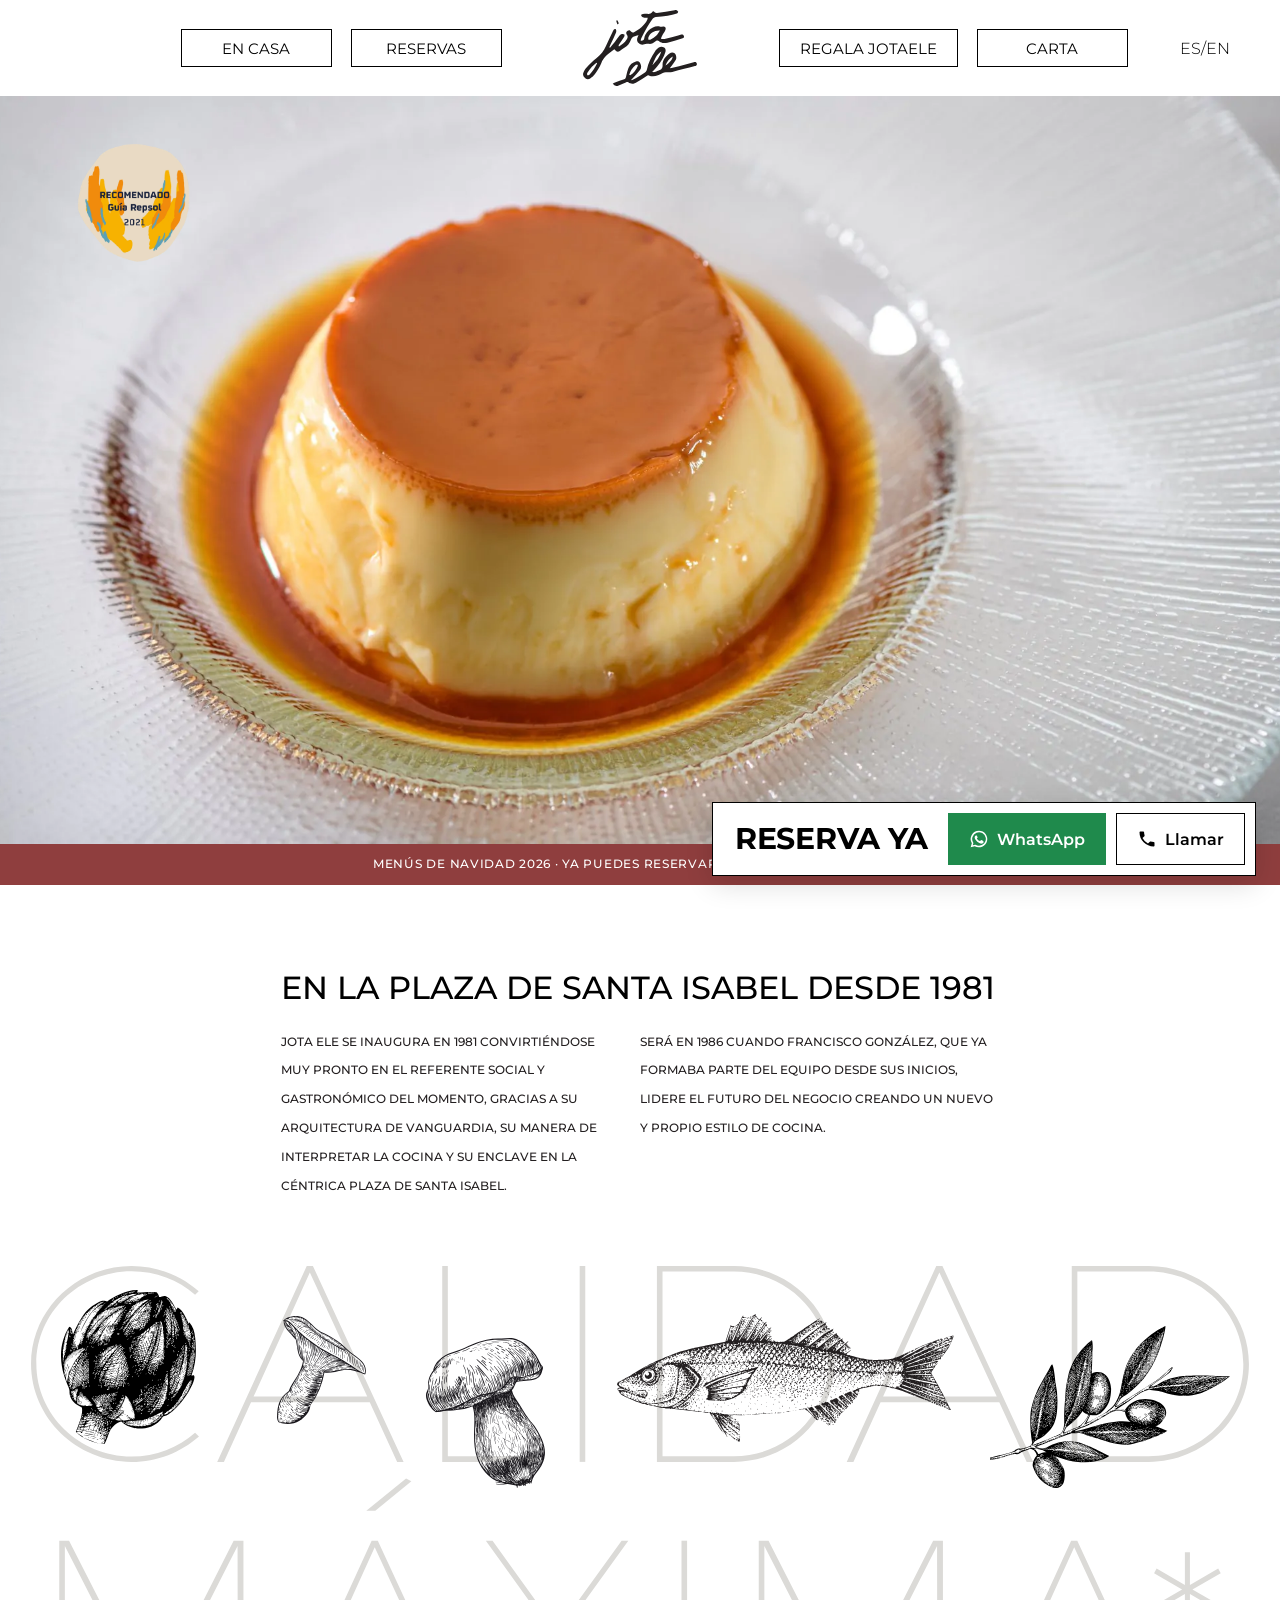
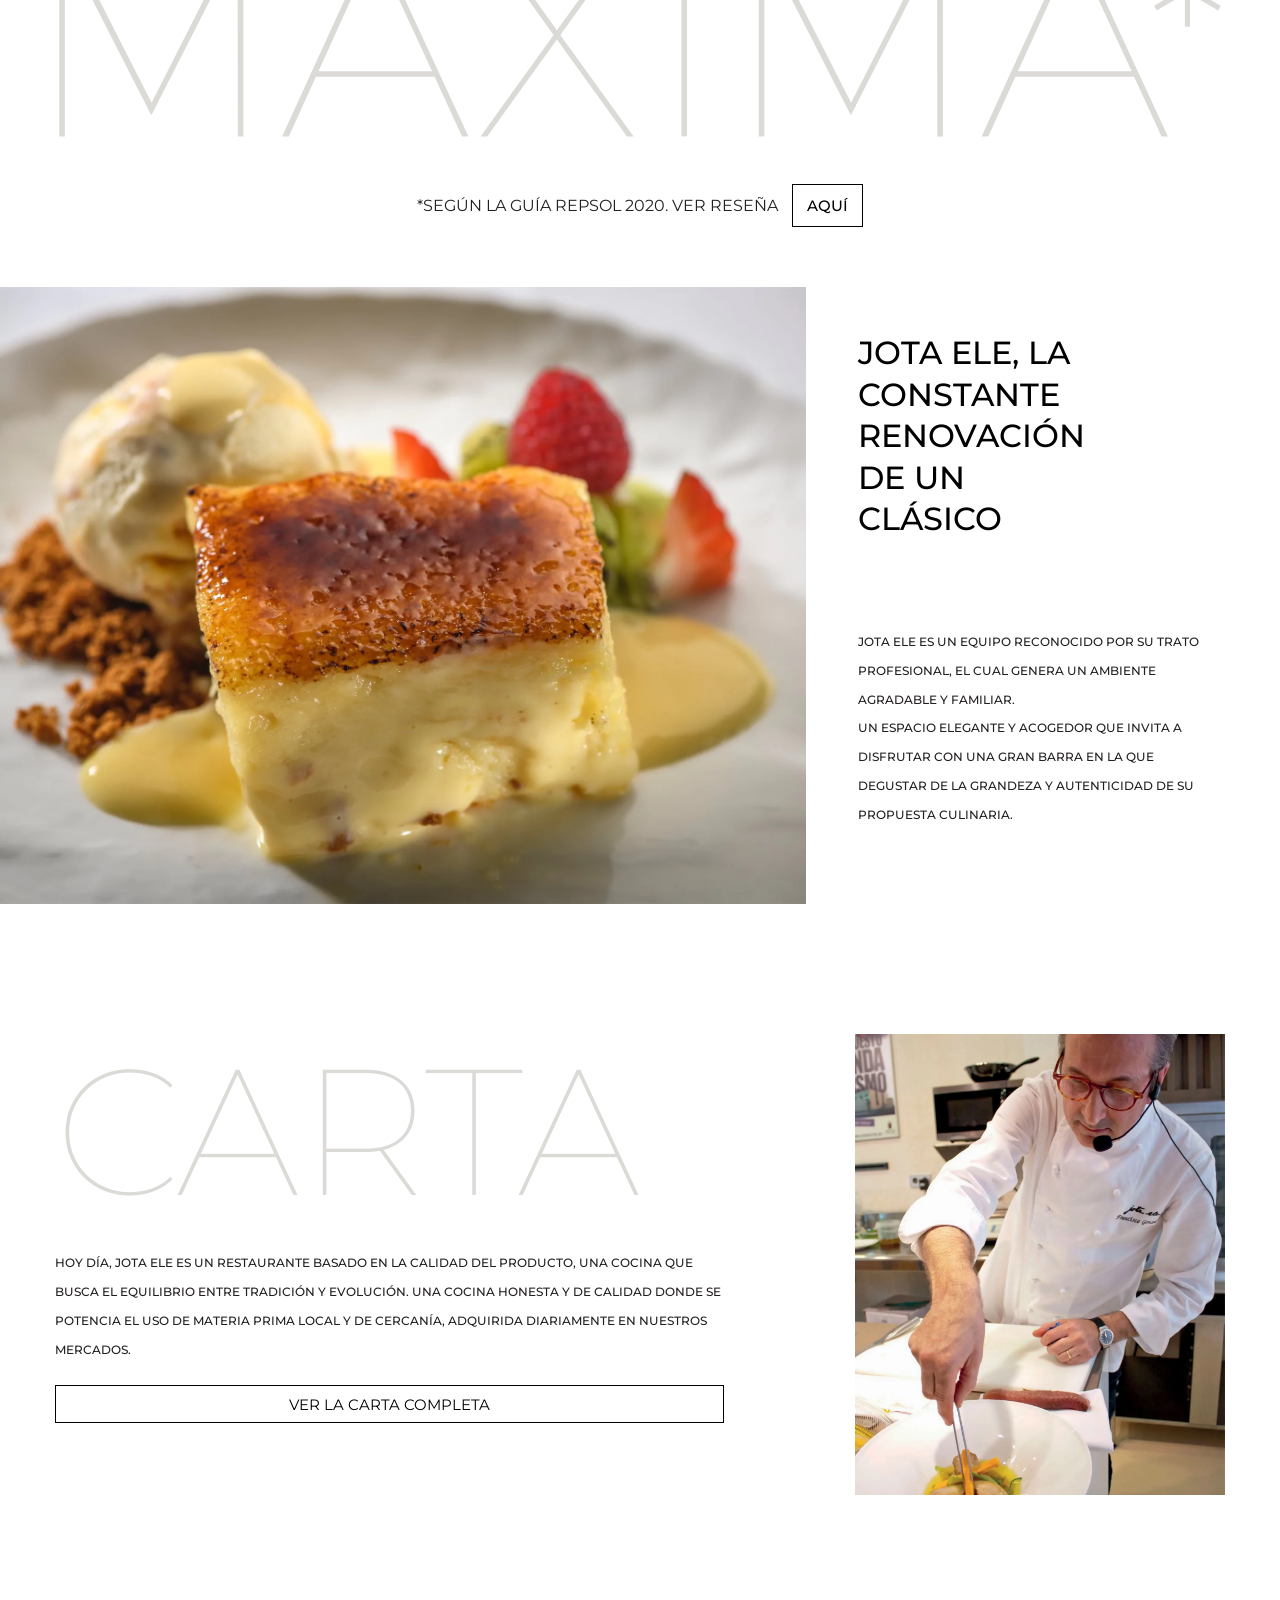
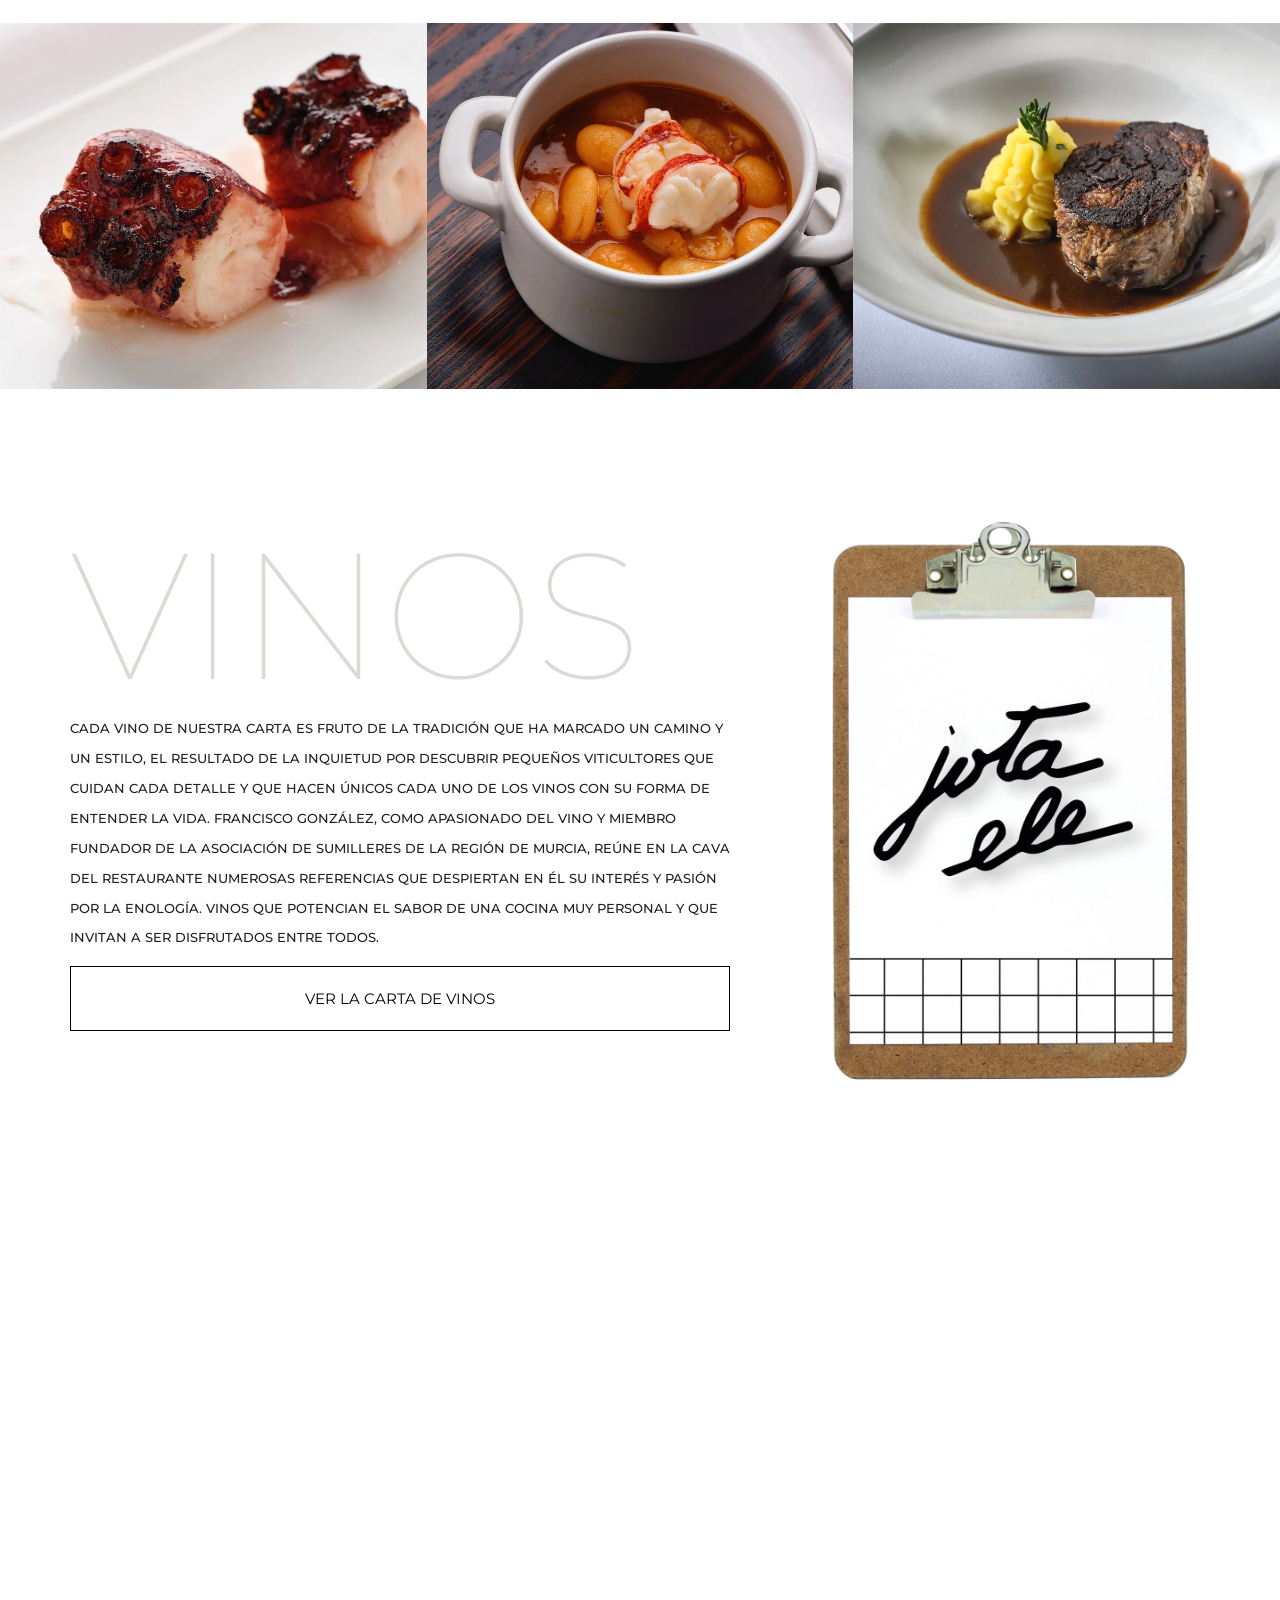
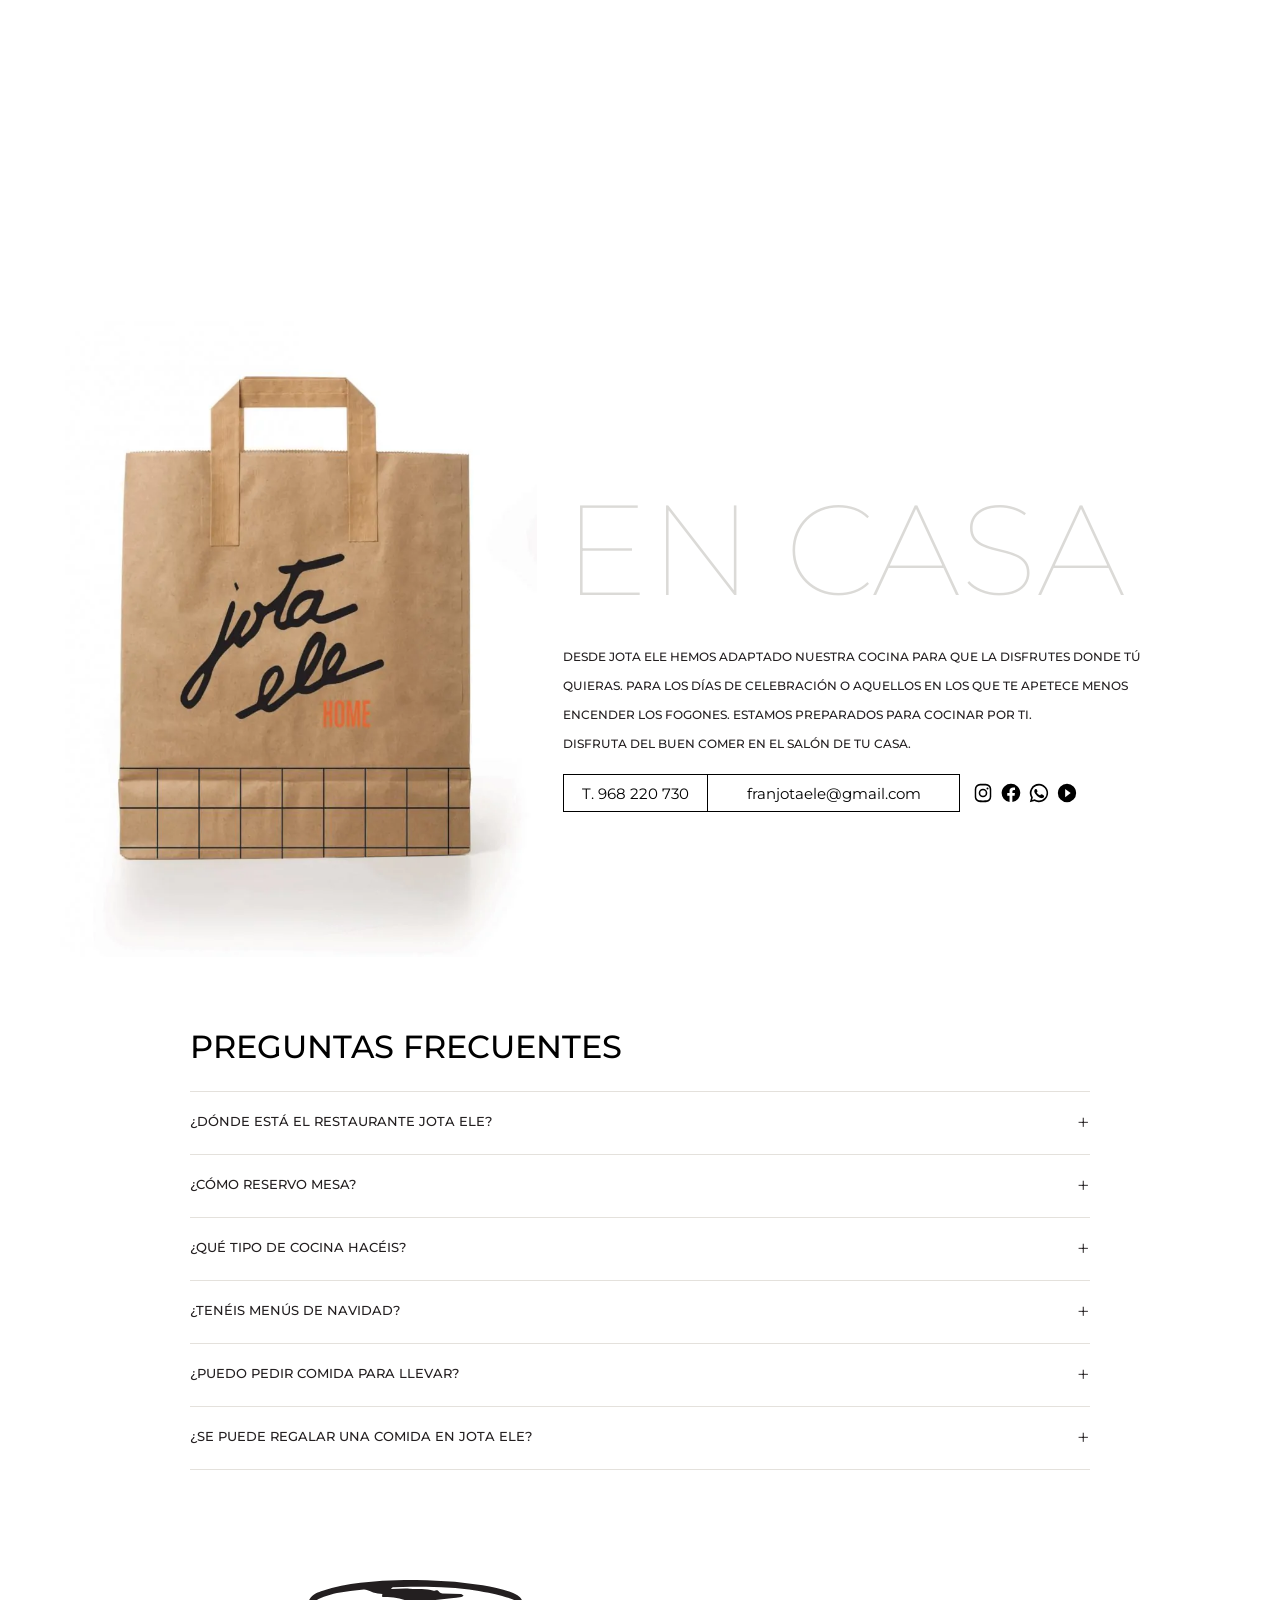
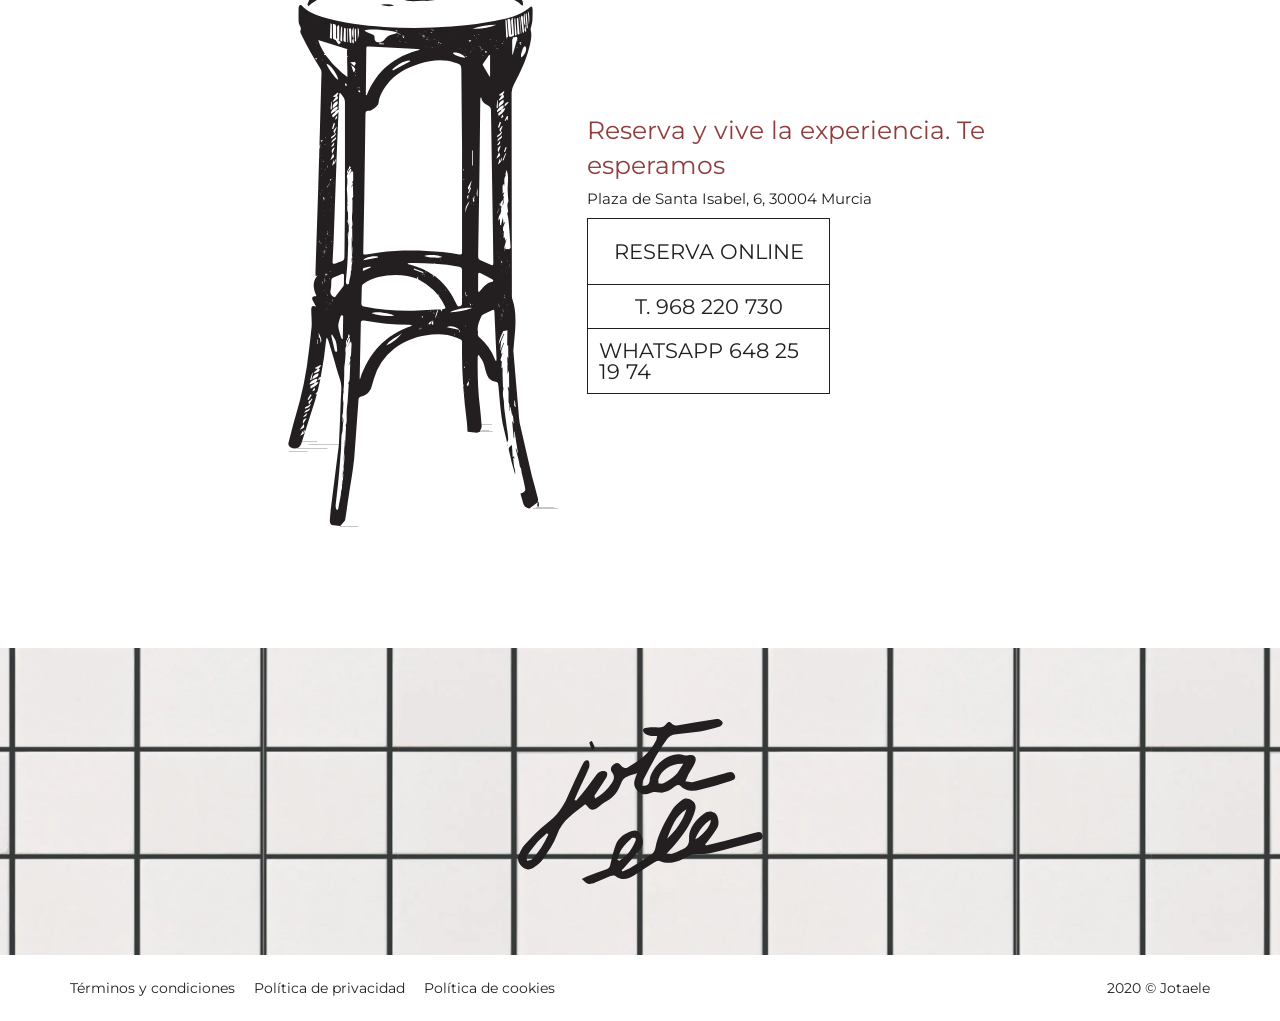
==== index.html @ a91636f6 "Web de Jota Ele en HTML plano + vista previa en GitHub Pages Co-Authored-By: Claude Opus 5.5 <norepl" ====
<!doctype html>
<html lang="es">
  <head>
    <meta charset="utf-8" />
    <meta name="viewport" content="width=device-width, initial-scale=1, viewport-fit=cover" />
    <title>Restaurante Jota Ele · Plaza de Santa Isabel, Murcia · Desde 1981</title>
    <meta
      name="description"
      content="Jota Ele, restaurante en la Plaza de Santa Isabel de Murcia desde 1981. Cocina de producto entre tradición y evolución, gran barra y bodega. Recomendado por la Guía Repsol. Reservas: 968 220 730."
    />
    <link rel="canonical" href="https://jotaelerestaurante.com/" />
    <link rel="alternate" hreflang="es" href="https://jotaelerestaurante.com/" />
    <link rel="alternate" hreflang="en" href="https://jotaelerestaurante.com/en/" />
    <link rel="alternate" hreflang="x-default" href="https://jotaelerestaurante.com/" />
    <link rel="alternate" type="text/plain" title="Resumen para agentes de IA" href="/llms.txt" />
    <link rel="icon" type="image/svg+xml" href="/img/logo_jotaele.svg" />
    <meta name="theme-color" content="#ffffff" />
    <meta property="og:type" content="restaurant" />
    <meta property="og:site_name" content="Restaurante Jota Ele" />
    <meta property="og:title" content="Restaurante Jota Ele · Plaza de Santa Isabel, Murcia · Desde 1981" />
    <meta
      property="og:description"
      content="Jota Ele, restaurante en la Plaza de Santa Isabel de Murcia desde 1981. Cocina de producto entre tradición y evolución, gran barra y bodega. Recomendado por la Guía Repsol. Reservas: 968 220 730."
    />
    <meta property="og:url" content="https://jotaelerestaurante.com/" />
    <meta property="og:image" content="https://jotaelerestaurante.com/img/restaurante_jotaele_plato_17.webp" />
    <meta property="og:locale" content="es_ES" />
    <meta name="twitter:card" content="summary_large_image" />
    <script type="application/ld+json">
      {
        "@context": "https://schema.org",
        "@type": "Restaurant",
        "@id": "https://jotaelerestaurante.com/#restaurant",
        "name": "Restaurante Jota Ele",
        "alternateName": ["Jota Ele", "Jotaele", "JL"],
        "url": "https://jotaelerestaurante.com/",
        "logo": "https://jotaelerestaurante.com/img/logo_jotaele.svg",
        "image": [
          "https://jotaelerestaurante.com/img/restaurante_jotaele_plato_17.webp",
          "https://jotaelerestaurante.com/img/rest-jota-ele-100-murcia-copia.webp"
        ],
        "description": "Restaurante en la Plaza de Santa Isabel de Murcia desde 1981. Cocina de producto local entre tradición y evolución, gran barra y bodega con vinos de pequeños viticultores.",
        "foundingDate": "1981",
        "telephone": "+34 968 220 730",
        "contactPoint": [
          {
            "@type": "ContactPoint",
            "contactType": "reservations",
            "telephone": "+34648251974",
            "url": "https://wa.me/34648251974",
            "availableLanguage": ["es", "en"]
          },
          { "@type": "ContactPoint", "contactType": "customer service", "telephone": "+34 968 220 730" }
        ],
        "email": "franjotaele@gmail.com",
        "address": {
          "@type": "PostalAddress",
          "streetAddress": "Plaza de Santa Isabel, 6",
          "postalCode": "30004",
          "addressLocality": "Murcia",
          "addressRegion": "Región de Murcia",
          "addressCountry": "ES"
        },
        "hasMap": "https://www.google.com/maps/search/?api=1&query=Restaurante+Jota+Ele+Plaza+de+Santa+Isabel+6+Murcia",
        "servesCuisine": ["Mediterránea", "Cocina de mercado", "Española"],
        "acceptsReservations": "https://www.covermanager.com/reservation/module_restaurant/restaurante-jota-ele/spanish",
        "hasMenu": "https://jotaelerestaurante.com/carta/",
        "award": "Recomendado por la Guía Repsol",
        "sameAs": [
          "https://www.instagram.com/restaurantejotaele/",
          "https://es-es.facebook.com/RestauranteJL/",
          "https://www.youtube.com/channel/UCPJjopuohO3n1hTWIkmaJkg",
          "https://www.guiarepsol.com/es/fichas/restaurante/jota-ele-40497/"
        ],
        "makesOffer": {
          "@type": "Offer",
          "name": "Experiencia Jota Ele",
          "description": "Menú para dos personas con los platos más representativos de nuestra cocina",
          "price": "50",
          "priceCurrency": "EUR"
        }
      }
    </script>
    <script type="application/ld+json">
      {
        "@context": "https://schema.org",
        "@type": "FAQPage",
        "mainEntity": [
          {
            "@type": "Question",
            "name": "¿Dónde está el restaurante Jota Ele?",
            "acceptedAnswer": {
              "@type": "Answer",
              "text": "En la Plaza de Santa Isabel, 6, en el centro de Murcia (30004). Llevamos aquí desde 1981."
            }
          },
          {
            "@type": "Question",
            "name": "¿Cómo reservo mesa?",
            "acceptedAnswer": {
              "@type": "Answer",
              "text": "Por WhatsApp al 648 25 19 74, online en jotaelerestaurante.com/reservas o llamando al 968 220 730."
            }
          },
          {
            "@type": "Question",
            "name": "¿Qué tipo de cocina hacéis?",
            "acceptedAnswer": {
              "@type": "Answer",
              "text": "Cocina de producto entre tradición y evolución, con materia prima local comprada a diario en los mercados de Murcia. Acompañada de una bodega con vinos de pequeños viticultores."
            }
          },
          {
            "@type": "Question",
            "name": "¿Tenéis menús de Navidad?",
            "acceptedAnswer": {
              "@type": "Answer",
              "text": "Sí. Escríbenos por WhatsApp y te enviamos los menús de Navidad disponibles. También puedes verlos en jotaelerestaurante.com/navidad o llamar al 968 220 730."
            }
          },
          {
            "@type": "Question",
            "name": "¿Puedo pedir comida para llevar?",
            "acceptedAnswer": {
              "@type": "Answer",
              "text": "Sí, con nuestro servicio «En casa». Pídelo llamando al 968 220 730 o escribiendo a franjotaele@gmail.com."
            }
          },
          {
            "@type": "Question",
            "name": "¿Se puede regalar una comida en Jota Ele?",
            "acceptedAnswer": {
              "@type": "Answer",
              "text": "Sí. La Experiencia Jota Ele es un menú para dos personas por 50 € (IVA incluido), válido 12 meses desde la compra."
            }
          }
        ]
      }
    </script>
    <link rel="stylesheet" href="/css/estilos.css" />
    <style>
      .faq[data-astro-cid-hemr5th4] {
        width: min(900px, 100% - 40px);
        margin: 0 auto 110px;
      }
      .faq[data-astro-cid-hemr5th4] h2[data-astro-cid-hemr5th4] {
        font: 300 32px/1.2 var(--font);
        color: var(--black);
        margin-bottom: 24px;
      }
      .faq-a[data-astro-cid-hemr5th4] h2[data-astro-cid-hemr5th4] {
        text-transform: uppercase;
        font-weight: 500;
      }
      .faq-list[data-astro-cid-hemr5th4] {
        border-top: 1px solid #e4e1dc;
      }
      details[data-astro-cid-hemr5th4] {
        border-bottom: 1px solid #e4e1dc;
      }
      summary[data-astro-cid-hemr5th4] {
        cursor: pointer;
        font: 500 16px/1.4 var(--font);
        color: var(--ink);
        justify-content: space-between;
        gap: 16px;
        padding: 20px 0;
        list-style: none;
        display: flex;
      }
      summary[data-astro-cid-hemr5th4]::-webkit-details-marker {
        display: none;
      }
      summary[data-astro-cid-hemr5th4]:after {
        content: "+";
        font-size: 22px;
        font-weight: 300;
        line-height: 1;
      }
      details[data-astro-cid-hemr5th4][open] summary[data-astro-cid-hemr5th4]:after {
        content: "–";
      }
      .faq-a[data-astro-cid-hemr5th4] summary[data-astro-cid-hemr5th4] {
        text-transform: uppercase;
        font-size: 13px;
      }
      details[data-astro-cid-hemr5th4] p[data-astro-cid-hemr5th4] {
        font: 400 15px/1.7 var(--font);
        color: #3c3836;
        max-width: 70ch;
        padding: 0 0 22px;
      }
    </style>
  </head>
  <body class="theme-a">
    <header class="site-header">
      <div class="hdr">
        <nav class="hdr-side hdr-left">
          <a class="btn" href="/#take_away">En casa</a>
          <a class="btn" href="/reservas/">Reservas</a>
        </nav>
        <a class="hdr-logo" href="/#slider_inicial" aria-label="Jota Ele">
          <img src="/img/logo_jotaele.svg" alt="Jota Ele" width="237" height="76" />
        </a>
        <nav class="hdr-side hdr-right">
          <button class="btn" type="button" data-open="regala">Regala Jotaele</button>
          <a class="btn" href="/carta/">Carta</a>
        </nav>
        <a class="hdr-lang" href="/en/">ES/EN</a>
        <button class="hdr-burger" type="button" aria-label="Menú" aria-expanded="false">
          <span></span>
          <span></span>
          <span></span>
        </button>
      </div>
      <nav class="hdr-mobile" hidden>
        <a href="/#take_away">En casa</a>
        <a href="/reservas/">Reservas</a>
        <button type="button" data-open="regala">Regala Jotaele</button>
        <a href="/carta/">Carta</a>
        <a href="/navidad/">Navidad</a>
        <a href="/#contacto">Contacto</a>
        <a href="/en/">ES/EN</a>
      </nav>
    </header>
    <script type="module">
      var e = document.querySelector(`.hdr-burger`),
        t = document.querySelector(`.hdr-mobile`);
      e?.addEventListener(`click`, () => {
        let n = e.getAttribute(`aria-expanded`) === `true`;
        e.setAttribute(`aria-expanded`, String(!n)), t && (t.hidden = n);
      }),
        t?.querySelectorAll(`a,button`).forEach((n) =>
          n.addEventListener(`click`, () => {
            (t.hidden = !0), e?.setAttribute(`aria-expanded`, `false`);
          }),
        );
    </script>
    <main>
      <!-- Slider de platos -->
      <section id="slider_inicial" class="hero">
        <h1 class="sr-only">Restaurante Jota Ele · Plaza de Santa Isabel, 6, Murcia</h1>
        <div class="carousel hero-carousel" data-carousel>
          <div class="carousel-track">
            <img
              src="/img/restaurante_jotaele_plato_17.webp"
              alt="Plato de Jota Ele 1"
              loading="eager"
              decoding="async"
            />
            <img
              src="/img/restaurante_jotaele_plato_1-1.webp"
              alt="Plato de Jota Ele 2"
              loading="lazy"
              decoding="async"
            />
            <img
              src="/img/restaurante_jotaele_plato_2.webp"
              alt="Plato de Jota Ele 3"
              loading="lazy"
              decoding="async"
            />
            <img
              src="/img/restaurante_jotaele_plato_3.webp"
              alt="Plato de Jota Ele 4"
              loading="lazy"
              decoding="async"
            />
            <img
              src="/img/restaurante_jotaele_plato_4.webp"
              alt="Plato de Jota Ele 5"
              loading="lazy"
              decoding="async"
            />
            <img
              src="/img/restaurante_jotaele_plato_5.webp"
              alt="Plato de Jota Ele 6"
              loading="lazy"
              decoding="async"
            />
            <img
              src="/img/restaurante_jotaele_plato_6.webp"
              alt="Plato de Jota Ele 7"
              loading="lazy"
              decoding="async"
            />
            <img
              src="/img/restaurante_jotaele_plato_7.webp"
              alt="Plato de Jota Ele 8"
              loading="lazy"
              decoding="async"
            />
            <img
              src="/img/restaurante_jotaele_plato_8.webp"
              alt="Plato de Jota Ele 9"
              loading="lazy"
              decoding="async"
            />
            <img
              src="/img/restaurante_jotaele_plato_9.webp"
              alt="Plato de Jota Ele 10"
              loading="lazy"
              decoding="async"
            />
            <img
              src="/img/restaurante_jotaele_plato_15.webp"
              alt="Plato de Jota Ele 11"
              loading="lazy"
              decoding="async"
            />
            <img
              src="/img/restaurante_jotaele_plato_10.webp"
              alt="Plato de Jota Ele 12"
              loading="lazy"
              decoding="async"
            />
            <img
              src="/img/restaurante_jotaele_plato_11.webp"
              alt="Plato de Jota Ele 13"
              loading="lazy"
              decoding="async"
            />
            <img
              src="/img/restaurante_jotaele_plato_12.webp"
              alt="Plato de Jota Ele 14"
              loading="lazy"
              decoding="async"
            />
            <img
              src="/img/restaurante_jotaele_plato_13.webp"
              alt="Plato de Jota Ele 15"
              loading="lazy"
              decoding="async"
            />
            <img
              src="/img/restaurante_jotaele_plato_14.webp"
              alt="Plato de Jota Ele 16"
              loading="lazy"
              decoding="async"
            />
            <img
              src="/img/restaurante_jotaele_plato_16.webp"
              alt="Plato de Jota Ele 17"
              loading="lazy"
              decoding="async"
            />
          </div>
          <button class="carousel-arrow prev" type="button" aria-label="Anterior">
            <svg viewBox="0 0 24 24" aria-hidden="true"><path d="M15 4 7 12l8 8"></path></svg>
          </button>
          <button class="carousel-arrow next" type="button" aria-label="Siguiente">
            <svg viewBox="0 0 24 24" aria-hidden="true"><path d="m9 4 8 8-8 8"></path></svg>
          </button>
        </div>
        <script type="module">
          document.querySelectorAll(`[data-carousel]`).forEach((e) => {
            let t = e.querySelector(`.carousel-track`),
              n = t.children.length,
              r = 0,
              i,
              a = (e) => {
                (r = (e + n) % n), (t.style.transform = `translateX(${-r * 100}%)`);
              },
              o = () => {
                clearInterval(i), (i = window.setInterval(() => a(r + 1), 5e3));
              };
            e.querySelector(`.prev`).addEventListener(`click`, () => {
              a(r - 1), o();
            }),
              e.querySelector(`.next`).addEventListener(`click`, () => {
                a(r + 1), o();
              }),
              o();
          });
        </script>
        <a
          class="hero-badge"
          href="https://www.guiarepsol.com/es/fichas/restaurante/jota-ele-40497/"
          target="_blank"
          rel="noopener"
        >
          <img src="/img/recomendado2021.webp" alt="Recomendado por la Guía Repsol" width="185" height="166" />
        </a>
      </section>
      <a class="season-band" href="/navidad/">
        Menús de Navidad 2026
        <span class="sb-extra">· Ya puedes reservar tu mesa para Navidad</span>
        <span aria-hidden="true">→</span>
      </a>
      <!-- Desde 1981 -->
      <section class="intro">
        <h2 class="h-section">En la Plaza de Santa Isabel desde 1981</h2>
        <div class="intro-cols">
          <p class="txt">
            Jota Ele se inaugura en 1981 convirtiéndose muy pronto en el referente social y gastronómico del momento,
            gracias a su arquitectura de vanguardia, su manera de interpretar la cocina y su enclave en la céntrica
            Plaza de Santa Isabel.
          </p>
          <p class="txt">
            Será en 1986 cuando Francisco González, que ya formaba parte del equipo desde sus inicios, lidere el futuro
            del negocio creando un nuevo y propio estilo de cocina.
          </p>
        </div>
      </section>
      <!-- Calidad máxima -->
      <section class="calidad">
        <div class="calidad-art">
          <img src="/img/calidad.svg" alt="Calidad" loading="lazy" />
          <img src="/img/maxima-1.svg" alt="Máxima" loading="lazy" />
          <img class="ico ico-alcachofa" src="/img/alcachofa.svg" alt="" loading="lazy" />
          <img class="ico ico-seta" src="/img/seta.svg" alt="" loading="lazy" />
          <img class="ico ico-champinon" src="/img/champinon.svg" alt="" loading="lazy" />
          <img class="ico ico-pescado" src="/img/pescado.svg" alt="" loading="lazy" />
          <img class="ico ico-aceitunas" src="/img/aceitunas.svg" alt="" loading="lazy" />
        </div>
        <p class="calidad-note">
          <span>*Según la Guía Repsol 2020. Ver reseña</span>
          <a
            class="btn btn-sm"
            href="https://www.guiarepsol.com/es/fichas/restaurante/jota-ele-40497/"
            target="_blank"
            rel="noopener"
          >
            Aquí
          </a>
        </p>
      </section>
      <!-- Interior + clásico -->
      <section class="clasico">
        <div class="carousel clasico-carousel" data-carousel>
          <div class="carousel-track">
            <img
              src="/img/jota-ele-126-murcia-med-j-zamora-copia.webp"
              alt="Interior de Jota Ele 1"
              loading="lazy"
              decoding="async"
            />
            <img
              src="/img/jota-ele-069-murcia-med-j-zamora-copia.webp"
              alt="Interior de Jota Ele 2"
              loading="lazy"
              decoding="async"
            />
            <img
              src="/img/jota-ele-089-murcia-med-j-zamora-copia.webp"
              alt="Interior de Jota Ele 3"
              loading="lazy"
              decoding="async"
            />
            <img
              src="/img/rest-jota-ele-078-murcia-copia.webp"
              alt="Interior de Jota Ele 4"
              loading="lazy"
              decoding="async"
            />
            <img
              src="/img/jota-ele-055-murcia-med-j-zamora-copia.webp"
              alt="Interior de Jota Ele 5"
              loading="lazy"
              decoding="async"
            />
            <img
              src="/img/jota-ele-037-murcia-med-j-zamora-copia.webp"
              alt="Interior de Jota Ele 6"
              loading="lazy"
              decoding="async"
            />
            <img
              src="/img/rest-jota-ele-052-murcia-copia.webp"
              alt="Interior de Jota Ele 7"
              loading="lazy"
              decoding="async"
            />
            <img
              src="/img/rest-jota-ele-059-murcia-copia.webp"
              alt="Interior de Jota Ele 8"
              loading="lazy"
              decoding="async"
            />
            <img
              src="/img/jota-ele-140-murcia-med-j-zamora-copia.webp"
              alt="Interior de Jota Ele 9"
              loading="lazy"
              decoding="async"
            />
            <img
              src="/img/jota-ele-024-murcia-med-j-zamora-copia.webp"
              alt="Interior de Jota Ele 10"
              loading="lazy"
              decoding="async"
            />
          </div>
          <button class="carousel-arrow prev" type="button" aria-label="Anterior">
            <svg viewBox="0 0 24 24" aria-hidden="true"><path d="M15 4 7 12l8 8"></path></svg>
          </button>
          <button class="carousel-arrow next" type="button" aria-label="Siguiente">
            <svg viewBox="0 0 24 24" aria-hidden="true"><path d="m9 4 8 8-8 8"></path></svg>
          </button>
        </div>
        <div class="clasico-text">
          <h2 class="h-section">Jota Ele, la constante renovación de un clásico</h2>
          <p class="txt">
            Jota Ele es un equipo reconocido por su trato profesional, el cual genera un ambiente agradable y familiar.
          </p>
          <p class="txt">
            Un espacio elegante y acogedor que invita a disfrutar con una gran barra en la que degustar de la grandeza y
            autenticidad de su propuesta culinaria.
          </p>
        </div>
      </section>
      <!-- Carta -->
      <section class="carta wrap">
        <div class="carta-text">
          <h2 class="h-giant">Carta</h2>
          <p class="txt">
            Hoy día, Jota Ele es un restaurante basado en la calidad del producto, una cocina que busca el equilibrio
            entre tradición y evolución. Una cocina honesta y de calidad donde se potencia el uso de materia prima local
            y de cercanía, adquirida diariamente en nuestros mercados.
          </p>
          <a class="btn btn-block" href="/carta/#sugerencias">Ver la carta completa</a>
        </div>
        <div class="carta-chef" role="img" aria-label="Chef de Jota Ele"></div>
      </section>
      <section class="tiles">
        <div style="background-image: url(/img/rest-jota-ele-019-murcia-copia.webp)"></div>
        <div style="background-image: url(/img/rest-jota-ele-052-murcia-copia.webp)"></div>
        <div style="background-image: url(/img/jota-ele-012-murcia-med-j-zamora-copia.webp)"></div>
      </section>
      <!-- Vinos -->
      <section class="vinos wrap">
        <div class="vinos-text">
          <h2 class="h-giant">Vinos</h2>
          <p class="txt txt-13">
            Cada vino de nuestra carta es fruto de la tradición que ha marcado un camino y un estilo, el resultado de la
            inquietud por descubrir pequeños viticultores que cuidan cada detalle y que hacen únicos cada uno de los
            vinos con su forma de entender la vida. Francisco González, como apasionado del vino y miembro fundador de
            la Asociación de Sumilleres de la Región de Murcia, reúne en la cava del restaurante numerosas referencias
            que despiertan en él su interés y pasión por la enología. Vinos que potencian el sabor de una cocina muy
            personal y que invitan a ser disfrutados entre todos.
          </p>
          <a class="btn btn-block" href="/carta/#vinos">Ver la carta de vinos</a>
        </div>
        <div class="vinos-carta" role="img" aria-label="Carta de Jota Ele"></div>
      </section>
      <!-- Slideshow del salón -->
      <section class="salon" aria-label="Salón de Jota Ele">
        <div class="salon-slide" style="background-image: url(/img/rest-jota-ele-100-murcia-copia.webp)"></div>
        <div class="salon-slide" style="background-image: url(/img/fondo_restaurante.webp)"></div>
      </section>
      <!-- En casa -->
      <section id="take_away" class="casa wrap">
        <img
          class="casa-bolsa"
          src="/img/jotaele_bolsa-776x1024.webp"
          alt="Bolsa de Jota Ele para llevar"
          width="776"
          height="1024"
          loading="lazy"
        />
        <div class="casa-text">
          <h2 class="h-giant h-giant-sm">En casa</h2>
          <p class="txt">
            Desde Jota Ele hemos adaptado nuestra cocina para que la disfrutes donde tú quieras. Para los días de
            celebración o aquellos en los que te apetece menos encender los fogones. Estamos preparados para cocinar por
            ti.
            <br />
            Disfruta del buen comer en el salón de tu casa.
          </p>
          <div class="casa-actions">
            <a class="btn" href="tel:+34968220730">T. 968 220 730</a>
            <a class="btn btn-lower" href="mailto:franjotaele@gmail.com">franjotaele@gmail.com</a>
            <div class="social">
              <a
                href="https://www.instagram.com/restaurantejotaele/"
                target="_blank"
                rel="noopener"
                aria-label="Instagram"
              >
                <svg viewBox="0 0 24 24">
                  <path
                    d="M12 7.3a4.7 4.7 0 1 0 0 9.4 4.7 4.7 0 0 0 0-9.4Zm0 7.7a3 3 0 1 1 0-6 3 3 0 0 1 0 6Zm6-7.9a1.1 1.1 0 1 1-2.2 0 1.1 1.1 0 0 1 2.2 0ZM21 8c0-1.6-.5-3-1.6-4.2A6 6 0 0 0 15.1 2H8.9A6 6 0 0 0 4.6 3.8 6 6 0 0 0 3 8v8c0 1.6.5 3 1.6 4.2A6 6 0 0 0 8.9 22h6.2c1.6 0 3.1-.5 4.3-1.8A6 6 0 0 0 21 16V8Zm-2 9.8a3.3 3.3 0 0 1-1.9 1.9c-1.3.5-4.4.4-5.1.4s-3.8.1-5.1-.4a3.3 3.3 0 0 1-1.9-1.9c-.5-1.3-.4-4.4-.4-5.8s-.1-4.5.4-5.8a3.3 3.3 0 0 1 1.9-1.9C8.2 3.8 11.3 3.9 12 3.9s3.8-.1 5.1.4a3.3 3.3 0 0 1 1.9 1.9c.5 1.3.4 4.4.4 5.8s.1 4.5-.4 5.8Z"
                  ></path>
                </svg>
              </a>
              <a href="https://es-es.facebook.com/RestauranteJL/" target="_blank" rel="noopener" aria-label="Facebook">
                <svg viewBox="0 0 24 24">
                  <path
                    d="M12 2a10 10 0 0 0-1.6 19.9v-7H7.9V12h2.5V9.8c0-2.5 1.5-3.9 3.8-3.9 1.1 0 2.2.2 2.2.2v2.5h-1.3c-1.2 0-1.6.8-1.6 1.6V12h2.8l-.4 2.9h-2.4v7A10 10 0 0 0 12 2Z"
                  ></path>
                </svg>
              </a>
              <a
                href="https://wa.me/34648251974?text=Hola%2C%20quer%C3%ADa%20pedir%20comida%20para%20llevar%20de%20Jota%20Ele."
                target="_blank"
                rel="noopener"
                aria-label="WhatsApp"
              >
                <svg viewBox="0 0 24 24">
                  <path
                    d="M12 2a10 10 0 0 0-8.6 15.1L2 22l5-1.3A10 10 0 1 0 12 2Zm0 18.2a8.2 8.2 0 0 1-4.2-1.2l-.3-.2-3 .8.8-2.9-.2-.3A8.2 8.2 0 1 1 12 20.2Zm4.5-6.1c-.2-.1-1.5-.7-1.7-.8-.2-.1-.4-.1-.6.1l-.8 1c-.1.2-.3.2-.5.1a6.7 6.7 0 0 1-3.3-2.9c-.2-.4.2-.4.7-1.3.1-.2 0-.3 0-.4l-.8-1.8c-.2-.5-.4-.4-.6-.4h-.5a1 1 0 0 0-.7.3 3 3 0 0 0-.9 2.2 5.1 5.1 0 0 0 1.1 2.7 11.7 11.7 0 0 0 4.5 4c1.7.7 2.3.8 3.2.6a2.7 2.7 0 0 0 1.8-1.2 2.2 2.2 0 0 0 .1-1.2c0-.1-.2-.2-.4-.3Z"
                  ></path>
                </svg>
              </a>
              <a
                href="https://www.youtube.com/channel/UCPJjopuohO3n1hTWIkmaJkg"
                target="_blank"
                rel="noopener"
                aria-label="YouTube"
              >
                <svg viewBox="0 0 24 24">
                  <path d="M12 2a10 10 0 1 0 0 20 10 10 0 0 0 0-20Zm-2 14.5v-9l6 4.5-6 4.5Z"></path>
                </svg>
              </a>
            </div>
          </div>
        </div>
      </section>
      <section class="faq faq-a" id="preguntas" aria-labelledby="faq-title" data-astro-cid-hemr5th4>
        <h2 id="faq-title" data-astro-cid-hemr5th4>Preguntas frecuentes</h2>
        <div class="faq-list" data-astro-cid-hemr5th4>
          <details data-astro-cid-hemr5th4>
            <summary data-astro-cid-hemr5th4>¿Dónde está el restaurante Jota Ele?</summary>
            <p data-astro-cid-hemr5th4>
              En la Plaza de Santa Isabel, 6, en el centro de Murcia (30004). Llevamos aquí desde 1981.
            </p>
          </details>
          <details data-astro-cid-hemr5th4>
            <summary data-astro-cid-hemr5th4>¿Cómo reservo mesa?</summary>
            <p data-astro-cid-hemr5th4>
              Por WhatsApp al 648 25 19 74, online en jotaelerestaurante.com/reservas o llamando al 968 220 730.
            </p>
          </details>
          <details data-astro-cid-hemr5th4>
            <summary data-astro-cid-hemr5th4>¿Qué tipo de cocina hacéis?</summary>
            <p data-astro-cid-hemr5th4>
              Cocina de producto entre tradición y evolución, con materia prima local comprada a diario en los mercados
              de Murcia. Acompañada de una bodega con vinos de pequeños viticultores.
            </p>
          </details>
          <details data-astro-cid-hemr5th4>
            <summary data-astro-cid-hemr5th4>¿Tenéis menús de Navidad?</summary>
            <p data-astro-cid-hemr5th4>
              Sí. Escríbenos por WhatsApp y te enviamos los menús de Navidad disponibles. También puedes verlos en
              jotaelerestaurante.com/navidad o llamar al 968 220 730.
            </p>
          </details>
          <details data-astro-cid-hemr5th4>
            <summary data-astro-cid-hemr5th4>¿Puedo pedir comida para llevar?</summary>
            <p data-astro-cid-hemr5th4>
              Sí, con nuestro servicio «En casa». Pídelo llamando al 968 220 730 o escribiendo a franjotaele@gmail.com.
            </p>
          </details>
          <details data-astro-cid-hemr5th4>
            <summary data-astro-cid-hemr5th4>¿Se puede regalar una comida en Jota Ele?</summary>
            <p data-astro-cid-hemr5th4>
              Sí. La Experiencia Jota Ele es un menú para dos personas por 50 € (IVA incluido), válido 12 meses desde la
              compra.
            </p>
          </details>
        </div>
      </section>
      <!-- Contacto -->
      <section id="contacto" class="contacto wrap">
        <img class="contacto-taburete" src="/img/taburete.svg" alt="" width="307" height="454" loading="lazy" />
        <div class="contacto-text">
          <h2 class="h-contact">Reserva y vive la experiencia. Te esperamos</h2>
          <address class="contacto-addr">
            <a
              href="https://www.google.com/maps/search/?api=1&amp;query=Restaurante+Jota+Ele+Plaza+de+Santa+Isabel+6+Murcia"
              target="_blank"
              rel="noopener"
            >
              Plaza de Santa Isabel, 6, 30004 Murcia
            </a>
          </address>
          <a class="btn btn-lg" href="/reservas/">Reserva online</a>
          <a class="btn btn-lg" href="tel:+34968220730">T. 968 220 730</a>
          <a
            class="btn btn-lg"
            href="https://wa.me/34648251974?text=Hola%2C%20quiero%20reservar%20una%20mesa%20en%20Jota%20Ele.%0AD%C3%ADa%3A%20%0AHora%3A%20%0APersonas%3A%20%0ANombre%3A%20"
            target="_blank"
            rel="noopener"
          >
            WhatsApp 648 25 19 74
          </a>
        </div>
      </section>
    </main>
    <footer class="site-footer">
      <div class="ft-tiles">
        <img src="/img/logo_jotaele.svg" alt="Jota Ele" width="245" height="164" loading="lazy" />
      </div>
      <div class="ft-bar wrap">
        <nav>
          <a href="/terminos-y-condiciones/">Términos y condiciones</a>
          <a href="/politica-de-privacidad/">Política de privacidad</a>
          <a href="/politica-de-cookies/">Política de cookies</a>
        </nav>
        <p>2020 © Jotaele</p>
      </div>
    </footer>
    <dialog class="popup" id="popup-regala" aria-labelledby="regala-title">
      <button class="popup-close" type="button" aria-label="Cerrar">×</button>
      <div class="popup-body regala">
        <img class="regala-banner" src="/img/regala_jl-1024x437.webp" alt="" width="1024" height="437" loading="lazy" />
        <h2 class="popup-title" id="regala-title">Regala Jota Ele</h2>
        <p class="regala-intro">
          Pensado para disfrutar de una experiencia única basada en un menú con los platos más representativos de
          nuestra cocina.
        </p>
        <h3 class="regala-product">Experiencia Jota Ele (dos personas)</h3>
        <div class="regala-cols">
          <div>
            <h4>Descripción</h4>
            <ul class="regala-desc">
              <li>
                Dos aperitivos individuales
                <ul>
                  <li>Muslito de codorniz en salsa de soja</li>
                  <li>Buñuelo de bacalao</li>
                </ul>
              </li>
              <li>
                Dos entrantes al centro
                <ul>
                  <li>Canelón de aguacate y atún rojo</li>
                  <li>Risotto de quesos D.O. Murcia</li>
                </ul>
              </li>
              <li>
                Un plato principal a compartir
                <ul>
                  <li>Medallón de cordero</li>
                  <li>Lubina del litoral</li>
                </ul>
              </li>
              <li>
                Postre a elegir
                <ul>
                  <li>Pavlova</li>
                  <li>Tarta de chocolate y AOVE</li>
                  <li>Flan de leche fresca</li>
                </ul>
              </li>
              <li>Selección de panes</li>
              <li>Vinos de la casa, agua, cerveza</li>
              <li>Café</li>
            </ul>
          </div>
          <div>
            <h4>Condiciones</h4>
            <ul class="regala-cond">
              <li>50 € IVA incluido</li>
              <li>Mínimo dos personas</li>
              <li>Válido 12 meses desde la fecha de compra</li>
              <li>
                Canjeable llamando al 968 220 730 para reservar comida o cena con 3 días de antelación, salvo festivos
                de aforo limitado.
              </li>
            </ul>
            <!-- En la web original este botón añadía al carrito de WooCommerce. Pendiente de definir el método de venta. -->
            <a class="btn" href="tel:+34968220730">Comprar</a>
          </div>
        </div>
        <p class="popup-foot">Jotaele © Murcia</p>
      </div>
    </dialog>
    <script type="module">
      document.addEventListener(`click`, (e) => {
        let t = e.target,
          n = t.closest(`[data-open]`);
        n
          ? (e.preventDefault(), document.querySelector(`#popup-${n.dataset.open}`)?.showModal())
          : (t.closest(`.popup-close`) && t.closest(`dialog`)?.close(), t instanceof HTMLDialogElement && t.close());
      }),
        location.hash === `#regala` && document.querySelector(`#popup-regala`)?.showModal();
    </script>
    <aside class="rb" aria-label="Reserva ya" data-astro-cid-vbnoxhe6>
      <p class="rb-title" data-astro-cid-vbnoxhe6>Reserva ya</p>
      <a
        class="rb-btn rb-wa"
        href="https://wa.me/34648251974?text=Hola%2C%20quiero%20reservar%20una%20mesa%20en%20Jota%20Ele.%0AD%C3%ADa%3A%20%0AHora%3A%20%0APersonas%3A%20%0ANombre%3A%20"
        target="_blank"
        rel="noopener"
        data-astro-cid-vbnoxhe6
      >
        <svg viewBox="0 0 24 24" aria-hidden="true" data-astro-cid-vbnoxhe6>
          <path
            d="M12 2a10 10 0 0 0-8.6 15.1L2 22l5-1.3A10 10 0 1 0 12 2Zm0 18.2a8.2 8.2 0 0 1-4.2-1.2l-.3-.2-3 .8.8-2.9-.2-.3A8.2 8.2 0 1 1 12 20.2Zm4.5-6.1c-.2-.1-1.5-.7-1.7-.8-.2-.1-.4-.1-.6.1l-.8 1c-.1.2-.3.2-.5.1a6.7 6.7 0 0 1-3.3-2.9c-.2-.4.2-.4.7-1.3.1-.2 0-.3 0-.4l-.8-1.8c-.2-.5-.4-.4-.6-.4h-.5a1 1 0 0 0-.7.3 3 3 0 0 0-.9 2.2 5.1 5.1 0 0 0 1.1 2.7 11.7 11.7 0 0 0 4.5 4c1.7.7 2.3.8 3.2.6a2.7 2.7 0 0 0 1.8-1.2 2.2 2.2 0 0 0 .1-1.2c0-.1-.2-.2-.4-.3Z"
            data-astro-cid-vbnoxhe6
          ></path>
        </svg>
        WhatsApp
      </a>
      <a class="rb-btn rb-call" href="tel:+34968220730" data-astro-cid-vbnoxhe6>
        <svg viewBox="0 0 24 24" aria-hidden="true" data-astro-cid-vbnoxhe6>
          <path
            d="M6.6 10.8a15.1 15.1 0 0 0 6.6 6.6l2.2-2.2c.3-.3.7-.4 1-.2 1.1.4 2.3.6 3.6.6.6 0 1 .4 1 1V20c0 .6-.4 1-1 1A17 17 0 0 1 3 4c0-.6.4-1 1-1h3.5c.6 0 1 .4 1 1 0 1.3.2 2.5.6 3.6.1.3 0 .7-.2 1l-2.3 2.2Z"
            data-astro-cid-vbnoxhe6
          ></path>
        </svg>
        Llamar
      </a>
    </aside>
  </body>
</html>
---- css/estilos.css ----
@font-face {
  font-family: Montserrat Variable;
  font-style: normal;
  font-display: swap;
  font-weight: 100 900;
  src: url(/fuentes/montserrat-cyrillic-ext-wght-normal.woff2)
    format("woff2-variations");
  unicode-range: U+460-52F, U+1C80-1C8A, U+20B4, U+2DE0-2DFF, U+A640-A69F,
    U+FE2E-FE2F;
}
@font-face {
  font-family: Montserrat Variable;
  font-style: normal;
  font-display: swap;
  font-weight: 100 900;
  src: url(/fuentes/montserrat-cyrillic-wght-normal.woff2)
    format("woff2-variations");
  unicode-range: U+301, U+400-45F, U+490-491, U+4B0-4B1, U+2116;
}
@font-face {
  font-family: Montserrat Variable;
  font-style: normal;
  font-display: swap;
  font-weight: 100 900;
  src: url(/fuentes/montserrat-vietnamese-wght-normal.woff2)
    format("woff2-variations");
  unicode-range: U+102-103, U+110-111, U+128-129, U+168-169, U+1A0-1A1,
    U+1AF-1B0, U+300-301, U+303-304, U+308-309, U+323, U+329, U+1EA0-1EF9,
    U+20AB;
}
@font-face {
  font-family: Montserrat Variable;
  font-style: normal;
  font-display: swap;
  font-weight: 100 900;
  src: url(/fuentes/montserrat-latin-ext-wght-normal.woff2)
    format("woff2-variations");
  unicode-range: U+100-2BA, U+2BD-2C5, U+2C7-2CC, U+2CE-2D7, U+2DD-2FF, U+304,
    U+308, U+329, U+1D00-1DBF, U+1E00-1E9F, U+1EF2-1EFF, U+2020, U+20A0-20AB,
    U+20AD-20C0, U+2113, U+2C60-2C7F, U+A720-A7FF;
}
@font-face {
  font-family: Montserrat Variable;
  font-style: normal;
  font-display: swap;
  font-weight: 100 900;
  src: url(/fuentes/montserrat-latin-wght-normal.woff2)
    format("woff2-variations");
  unicode-range: U+??, U+131, U+152-153, U+2BB-2BC, U+2C6, U+2DA, U+2DC, U+304,
    U+308, U+329, U+2000-206F, U+20AC, U+2122, U+2191, U+2193, U+2212, U+2215,
    U+FEFF, U+FFFD;
}
:root {
  --ink: #231f20;
  --black: #000;
  --ghost: #dbdad7;
  --wine: #8f3e3e;
  --header-h: 96px;
  --font: "Montserrat Variable", "Montserrat", system-ui, sans-serif;
}
*,
:before,
:after {
  box-sizing: border-box;
}
html {
  scroll-behavior: smooth;
  scroll-padding-top: var(--header-h);
}
body {
  color: var(--ink);
  font-family: var(--font);
  -webkit-font-smoothing: antialiased;
  background: #fff;
  margin: 0;
}
img {
  max-width: 100%;
  height: auto;
  display: block;
}
a {
  color: inherit;
  text-decoration: none;
}
h1,
h2,
h3,
h4,
p {
  margin: 0;
}
.theme-a main {
  padding-top: var(--header-h);
}
main.legal,
main.reservas {
  padding-top: calc(var(--header-h) + 48px);
}
.wrap {
  width: min(1170px, 100% - 32px);
  margin-inline: auto;
}
.btn {
  font: 400 15px/1 var(--font);
  color: var(--black);
  text-transform: uppercase;
  border: 1px solid var(--black);
  cursor: pointer;
  background: 0 0;
  justify-content: center;
  align-items: center;
  padding: 11px 11px 10px;
  transition:
    background 0.2s,
    color 0.2s;
  display: inline-flex;
}
.btn:hover {
  background: var(--black);
  color: #fff;
}
.btn-sm {
  padding: 13px 14px;
  font-weight: 500;
}
.btn-block {
  width: 100%;
}
.btn-lower {
  text-transform: none;
}
.btn-lg {
  width: 243px;
  color: var(--ink);
  border-color: var(--ink);
  padding: 22px 11px;
  font-size: 21px;
}
.btn-lg + .btn-lg {
  border-top: 0;
  padding: 11px;
}
.h-section {
  font: 500 32px/1.3 var(--font);
  color: var(--black);
  text-transform: uppercase;
}
.h-giant {
  font: 100 clamp(72px, 14vw, 201.6px) / 1.3 var(--font);
  color: var(--ghost);
  text-transform: uppercase;
}
.h-giant-sm {
  white-space: nowrap;
  font-size: clamp(60px, 10vw, 144px);
}
.txt {
  font: 500 12px/2.4 var(--font);
  color: var(--ink);
  text-transform: uppercase;
}
.txt-13 {
  font-size: 13px;
  line-height: 2.3;
}
.site-header {
  z-index: 50;
  background: #fff;
  position: fixed;
  inset: 0 0 auto;
}
.hdr {
  height: var(--header-h);
  grid-template-columns: 1fr 237px 1fr;
  align-items: center;
  gap: 20px;
  width: min(1100px, 100% - 32px);
  margin-inline: auto;
  display: grid;
  position: relative;
}
.hdr-side {
  gap: 19px;
  display: flex;
}
.hdr-left {
  justify-content: flex-end;
}
.hdr-right {
  justify-content: flex-start;
}
.hdr-side .btn {
  min-width: 151px;
  padding-inline: 20px;
}
.hdr-logo img {
  object-fit: contain;
  width: 237px;
  height: 76px;
}
.hdr-lang {
  font: 300 16px var(--font);
  color: var(--black);
  position: absolute;
  right: -40px;
}
.hdr-burger,
.hdr-mobile {
  display: none;
}
.hdr-simple {
  grid-template-columns: 1fr 237px 1fr;
}
.hdr-back {
  font: 400 15px var(--font);
  color: var(--black);
}
.hero {
  position: relative;
}
.carousel {
  position: relative;
  overflow: hidden;
}
.carousel-track {
  height: 100%;
  transition: transform 0.5s;
  display: flex;
}
.carousel-track img {
  object-fit: cover;
  flex: 0 0 100%;
  width: 100%;
  height: 100%;
}
.carousel-arrow {
  cursor: pointer;
  opacity: 0;
  background: #ffffffbf;
  border: 0;
  border-radius: 50%;
  place-items: center;
  width: 44px;
  height: 44px;
  transition: opacity 0.2s;
  display: grid;
  position: absolute;
  top: 50%;
  translate: 0 -50%;
}
.carousel:hover .carousel-arrow {
  opacity: 1;
}
.carousel-arrow svg {
  fill: none;
  stroke: #000;
  stroke-width: 1.5px;
  width: 20px;
  height: 20px;
}
.carousel-arrow.prev {
  left: 20px;
}
.carousel-arrow.next {
  right: 20px;
}
.hero-carousel {
  aspect-ratio: 1425/833;
  width: 100%;
}
.hero-badge {
  width: clamp(90px, 13vw, 185px);
  position: absolute;
  top: 34px;
  left: 4%;
}
.intro {
  width: min(718px, 100% - 32px);
  margin: 82px auto 60px;
}
.intro .h-section {
  margin-bottom: 19px;
}
.intro-cols {
  grid-template-columns: 330px 359px;
  gap: 29px;
  display: grid;
}
.calidad {
  padding: 0 24px;
}
.calidad-art {
  position: relative;
}
.ico {
  height: auto;
  position: absolute;
}
.ico-alcachofa {
  width: 11%;
  top: 6%;
  left: 3%;
}
.ico-seta {
  width: 7.3%;
  top: 11.5%;
  left: 20.5%;
}
.ico-champinon {
  width: 9.7%;
  top: 16%;
  left: 32.6%;
}
.ico-pescado {
  width: 27.4%;
  top: 11%;
  left: 48.1%;
}
.ico-aceitunas {
  width: 19.5%;
  top: 13.5%;
  left: 78.4%;
}
.calidad-note {
  font: 400 16px/1.5 var(--font);
  justify-content: center;
  align-items: center;
  gap: 0;
  margin: 37px 0 60px;
  display: flex;
}
.calidad-note span {
  padding-right: 14px;
}
.clasico {
  grid-template-columns: 63% 1fr;
  align-items: start;
  gap: 52px;
  margin-bottom: 130px;
  display: grid;
}
.clasico-carousel {
  height: 617px;
}
.clasico-text {
  max-width: 363px;
  padding-top: 45px;
}
.clasico-text .h-section {
  max-width: 243px;
  margin-bottom: 88px;
}
.carta {
  grid-template-columns: 669px 370px;
  justify-content: space-between;
  align-items: stretch;
  gap: 40px;
  margin-bottom: 128px;
  display: grid;
}
.carta-text .h-giant {
  margin-bottom: 0;
  line-height: 1.09;
}
.carta-text .txt {
  margin: 20px 0;
}
.carta-chef {
  background: url(/img/chef_jotaele.webp) 50% / cover;
  min-height: 461px;
}
.tiles {
  grid-template-columns: repeat(3, 1fr);
  height: 366px;
  display: grid;
}
.tiles div {
  background-position: 0 0;
  background-size: cover;
}
.vinos {
  grid-template-columns: 660px 479px;
  justify-content: space-between;
  gap: 40px;
  width: min(1140px, 100% - 32px);
  margin: 128px auto 156px;
  display: grid;
}
.vinos-text .h-giant {
  line-height: 1.1;
}
.vinos-text .txt {
  margin-bottom: 0;
}
.vinos-text .btn {
  margin-top: 13px;
  padding-block: 24px;
}
.vinos-carta {
  background: url(/img/carta-1-scaled.webp) 50% 100% / contain no-repeat;
  min-height: 570px;
}
.salon {
  height: 634px;
  position: relative;
  overflow: hidden;
}
.salon-slide {
  opacity: 0;
  background-position: 50%;
  background-size: cover;
  animation: 14s infinite salon;
  position: absolute;
  inset: 0;
}
.salon-slide:nth-child(2) {
  animation-delay: 7s;
}
@keyframes salon {
  0% {
    opacity: 0;
    transform: scale(1);
  }
  8% {
    opacity: 1;
  }
  50% {
    opacity: 1;
  }
  58% {
    opacity: 0;
    transform: scale(1.07);
  }
  to {
    opacity: 0;
    transform: scale(1.07);
  }
}
.casa {
  grid-template-columns: 482px 1fr;
  align-items: center;
  gap: 26px;
  margin-block: 44px 71px;
  display: grid;
}
.casa-text {
  max-width: 632px;
}
.casa-text .txt {
  margin: 11px 0 16px;
}
.casa-actions {
  flex-wrap: wrap;
  align-items: center;
  display: flex;
}
.casa-actions .btn:first-child {
  min-width: 145px;
}
.casa-actions .btn + .btn {
  border-left: 0;
  min-width: 252px;
}
.social {
  gap: 6px;
  margin-left: 12px;
  display: flex;
}
.social a {
  width: 22px;
  height: 22px;
}
.social svg {
  fill: #000;
  width: 100%;
  height: 100%;
}
.contacto {
  grid-template-columns: 307px 413px;
  justify-content: center;
  align-items: center;
  gap: 0;
  margin-bottom: 120px;
  display: grid;
}
.contacto-text {
  flex-direction: column;
  align-items: flex-start;
  display: flex;
}
.h-contact {
  font: 400 25px/1.4 var(--font);
  color: var(--wine);
}
.contacto-addr {
  font: 400 15px/1.9 var(--font);
  margin: 2px 0 5px;
}
.ft-tiles {
  background: url(/img/fondo_azulejos-1.webp) 50% / contain;
  place-items: center;
  height: 307px;
  display: grid;
}
.ft-tiles img {
  width: 245px;
}
.ft-bar {
  font: 400 14px var(--font);
  color: var(--ink);
  justify-content: space-between;
  align-items: center;
  width: min(1140px, 100% - 32px);
  padding: 24px 0;
  display: flex;
}
.ft-bar nav {
  flex-wrap: wrap;
  gap: 19px;
  display: flex;
}
.popup {
  width: min(680px, 100%);
  height: 100vh;
  max-height: 100vh;
  color: var(--ink);
  background: #fff;
  border: 0;
  margin: 0 auto;
  padding: 0;
}
.popup::backdrop {
  background: #0009;
}
.popup-close {
  float: right;
  width: 34px;
  height: 34px;
  font: 300 22px/1 var(--font);
  cursor: pointer;
  z-index: 2;
  background: #fff;
  border: 1px solid #000;
  border-radius: 50%;
  margin: 12px 12px 0 0;
  position: sticky;
  top: 12px;
}
.popup-body {
  text-align: center;
  font-family: var(--font);
  padding: 56px 60px 30px;
}
.popup-logo {
  width: 150px;
  margin: 0 auto 24px;
}
.popup-badge {
  width: 120px;
  margin: 0 auto 24px;
}
.popup-title {
  font: 600 20px/1.4 var(--font);
  letter-spacing: 1px;
  color: #000;
  margin-bottom: 28px;
}
.popup-cat {
  font: 600 14px var(--font);
  color: #000;
  margin: 28px 0 12px;
}
.popup-list {
  margin: 0;
  padding: 0;
  list-style: none;
}
.popup-list li {
  font: 400 13px/1.5 var(--font);
  border-bottom: 1px solid #eee;
  padding: 9px 0;
}
.popup-foot {
  margin-top: 40px;
  font-size: 12px;
}
.regala {
  padding-top: 0;
}
.regala-banner {
  width: calc(100% + 120px);
  max-width: none;
  margin: 0 -60px 32px;
}
.regala-intro {
  font: 400 14px/1.8 var(--font);
  max-width: 470px;
  margin: 0 auto 26px;
}
.regala-product {
  font: 400 15px var(--font);
  margin-bottom: 32px;
}
.regala-cols {
  text-align: left;
  grid-template-columns: 1fr 1fr;
  gap: 30px;
  display: grid;
}
.regala-cols h4 {
  font: 600 13px var(--font);
  margin-bottom: 14px;
}
.regala-cols ul {
  font: 400 13px/1.8 var(--font);
  margin: 0;
  padding-left: 16px;
}
.regala-desc > li {
  margin-bottom: 4px;
  list-style: outside;
}
.regala-desc ul {
  padding-left: 18px;
  list-style: circle;
}
.regala-cond li {
  margin-bottom: 6px;
}
.regala-cols .btn {
  width: 100%;
  margin-top: 20px;
}
.reservas {
  text-align: center;
  padding-block: 60px 80px;
}
.reservas iframe {
  border: 0;
  width: 100%;
  min-height: 900px;
  margin-top: 30px;
}
.reservas-alt {
  margin-top: 20px;
}
.legal {
  font: 400 14px/1.8 var(--font);
  max-width: 900px;
  padding-block: 60px 80px;
}
.legal h1,
.legal h2 {
  font: 500 28px/1.3 var(--font);
  margin-bottom: 24px;
}
.legal h3,
.legal h4 {
  font: 600 16px var(--font);
  margin: 24px 0 8px;
}
.legal p {
  margin-bottom: 14px;
}
.legal a {
  text-decoration: underline;
}
@media (width<=1240px) {
  .hdr-lang {
    right: 0;
  }
  .carta {
    grid-template-columns: 1fr 340px;
  }
  .vinos {
    grid-template-columns: 1fr 400px;
  }
}
@media (width<=1024px) {
  :root {
    --header-h: 76px;
  }
  .hdr {
    grid-template-columns: 44px 1fr 44px;
  }
  .hdr-side {
    display: none;
  }
  .hdr-logo {
    grid-column: 2;
    justify-self: center;
  }
  .hdr-logo img {
    object-fit: contain;
    width: 170px;
    height: 56px;
  }
  .hdr-lang {
    grid-area: 1/3;
    font-size: 14px;
    position: static;
  }
  .hdr-burger {
    cursor: pointer;
    background: 0 0;
    border: 0;
    flex-direction: column;
    grid-area: 1/1;
    gap: 5px;
    padding: 10px;
    display: flex;
  }
  .hdr-burger span {
    background: #000;
    width: 24px;
    height: 1.5px;
  }
  .hdr-mobile:not([hidden]) {
    background: #fff;
    border-top: 1px solid #eee;
    flex-direction: column;
    display: flex;
  }
  .hdr-mobile a,
  .hdr-mobile button {
    font: 400 15px var(--font);
    text-align: center;
    color: #000;
    cursor: pointer;
    background: 0 0;
    border: 0;
    border-bottom: 1px solid #eee;
    padding: 16px;
  }
  .hdr-simple {
    grid-template-columns: 1fr auto 1fr;
  }
  .hdr-simple .hdr-lang {
    justify-self: end;
  }
  .intro-cols {
    grid-template-columns: 1fr 1fr;
  }
  .clasico {
    grid-template-columns: 1fr;
    gap: 30px;
    margin-bottom: 80px;
  }
  .clasico-carousel {
    height: 60vw;
  }
  .clasico-text {
    max-width: none;
    padding: 0 16px;
  }
  .clasico-text .h-section {
    max-width: none;
    margin-bottom: 20px;
  }
  .carta,
  .vinos {
    grid-template-columns: 1fr;
    margin-block: 60px;
  }
  .carta-chef,
  .vinos-carta {
    min-height: 420px;
  }
  .tiles {
    grid-template-columns: 1fr;
    height: auto;
  }
  .tiles div {
    aspect-ratio: 475/366;
  }
  .salon {
    height: 60vw;
  }
  .casa {
    grid-template-columns: 1fr;
  }
  .casa-bolsa {
    max-width: 360px;
    margin-inline: auto;
  }
  .contacto {
    grid-template-columns: 1fr;
    justify-items: center;
  }
  .contacto-taburete {
    width: 200px;
  }
}
@media (width<=640px) {
  .intro {
    margin-top: 50px;
  }
  .h-section {
    font-size: 24px;
  }
  .intro-cols {
    grid-template-columns: 1fr;
    gap: 16px;
  }
  .calidad-note {
    text-align: center;
    flex-direction: column;
    gap: 10px;
    font-size: 13px;
  }
  .casa-actions {
    flex-direction: column;
    align-items: stretch;
  }
  .casa-actions .btn + .btn {
    border-top: 0;
    border-left: 1px solid #000;
    min-width: 0;
  }
  .social {
    justify-content: center;
    margin: 16px 0 0;
  }
  .ft-tiles {
    background-size: cover;
    height: 200px;
  }
  .ft-tiles img {
    width: 160px;
  }
  .ft-bar {
    text-align: center;
    flex-direction: column;
    gap: 14px;
  }
  .ft-bar nav {
    justify-content: center;
  }
  .popup-body {
    padding: 48px 22px 24px;
  }
  .regala-banner {
    width: calc(100% + 44px);
    margin-inline: -22px;
  }
  .regala-cols {
    grid-template-columns: 1fr;
  }
  .btn-lg,
  .contacto-text {
    width: 100%;
  }
}
.sr-only {
  clip: rect(0 0 0 0);
  white-space: nowrap;
  width: 1px;
  height: 1px;
  position: absolute;
  overflow: hidden;
}
.popup-title {
  text-transform: uppercase;
}
address {
  font-style: normal;
}
.menu-page {
  padding-bottom: calc(84px + env(safe-area-inset-bottom));
  background: #fff;
}
.mn-top {
  position: relative;
}
.mn-tiles {
  background: url(/img/fondo_azulejos-1.webp) 50%/220px;
  border-bottom: 1px solid #e7e5e1;
  height: 56px;
}
.mn-bar {
  justify-content: space-between;
  align-items: center;
  max-width: 640px;
  margin: 0 auto;
  padding: 14px 20px;
  display: flex;
}
.mn-logo img {
  object-fit: contain;
  width: 92px;
  height: 40px;
}
.mn-lang {
  font: 400 13px var(--font);
  color: var(--ink);
  border-bottom: 1px solid;
}
.mn {
  max-width: 640px;
  margin: 0 auto;
  padding: 0 20px;
}
.mn-head {
  padding: 22px 0 18px;
}
.mn-head h1 {
  font: 200 56px/1 var(--font);
  letter-spacing: -0.01em;
  color: var(--black);
}
.mn-head p {
  font: 400 13px var(--font);
  color: #6b6764;
  margin-top: 10px;
}
.mn-tabs {
  z-index: 5;
  scrollbar-width: none;
  background: #fffffff5;
  border-bottom: 1px solid #e7e5e1;
  gap: 24px;
  margin: 0 -20px;
  padding: 0 20px;
  display: flex;
  position: sticky;
  top: 0;
  overflow-x: auto;
}
.mn-tabs a {
  font: 500 14px var(--font);
  color: #8a8683;
  border-bottom: 2px solid #0000;
  flex: none;
  padding: 15px 0 13px;
}
.mn-tabs a.on,
.mn-tabs a:hover {
  color: var(--black);
  border-color: var(--black);
}
.mn-sec {
  padding: 36px 0 12px;
  scroll-margin-top: 50px;
}
.mn-sec h2 {
  font: 300 32px/1.15 var(--font);
  color: var(--black);
}
.mn-note {
  font: 400 14px/1.6 var(--font);
  color: #6b6764;
  margin-top: 8px;
}
.mn-list {
  margin: 18px 0 0;
  padding: 0;
  list-style: none;
}
.mn-list li {
  font: 400 16px/1.45 var(--font);
  color: var(--ink);
  border-bottom: 1px solid #eeece8;
  justify-content: space-between;
  gap: 16px;
  padding: 15px 0;
  display: flex;
}
.mn-price {
  flex: none;
  font-weight: 500;
}
.mn-subnav {
  flex-wrap: wrap;
  gap: 8px;
  margin-top: 16px;
  display: flex;
}
.mn-subnav a {
  font: 400 13px var(--font);
  color: var(--ink);
  border: 1px solid #d9d6d1;
  border-radius: 999px;
  padding: 7px 12px;
}
.mn-group {
  scroll-margin-top: 60px;
}
.mn-group h3 {
  font: 600 12px var(--font);
  letter-spacing: 0.14em;
  text-transform: uppercase;
  color: var(--wine);
  margin-top: 30px;
}
.mn-group .mn-list {
  margin-top: 6px;
}
.mn-wine .mn-list li {
  font-size: 15px;
}
.mn-courses {
  counter-reset: c;
  margin: 22px 0 0;
  padding: 0;
  list-style: none;
}
.mn-courses li {
  border-bottom: 1px solid #eeece8;
  padding: 14px 0;
}
.mn-courses strong {
  font: 500 16px/1.4 var(--font);
  color: var(--black);
  display: block;
}
.mn-courses span {
  font: 400 14px/1.5 var(--font);
  color: #6b6764;
  margin-top: 4px;
  display: block;
}
.mn-exp-price {
  font: 300 36px var(--font);
  color: var(--black);
  margin-top: 22px;
}
.mn-exp-price small {
  font: 400 13px var(--font);
  color: #6b6764;
  margin-top: 4px;
  display: block;
}
.mn-cond {
  font: 400 14px/1.6 var(--font);
  border-top: 1px solid #eeece8;
  margin-top: 18px;
  padding-top: 14px;
}
.mn-cond summary {
  cursor: pointer;
  font-weight: 500;
}
.mn-cond ul {
  color: #4a4643;
  margin: 10px 0 0;
  padding-left: 18px;
}
.mn-foot {
  font: 400 13px/1.8 var(--font);
  color: #6b6764;
  border-top: 1px solid #e7e5e1;
  margin: 40px 0 24px;
  padding-top: 24px;
}
.mn-foot address {
  color: var(--ink);
  margin-top: 10px;
}
.mn-foot a {
  text-underline-offset: 3px;
  text-decoration: underline;
}
.mn-foot-small {
  margin-top: 14px;
  font-size: 12px;
}
.mn-actions {
  z-index: 10;
  padding: 12px 20px calc(12px + env(safe-area-inset-bottom));
  background: #fff;
  border-top: 1px solid #e7e5e1;
  grid-template-columns: 2fr 1fr;
  gap: 10px;
  display: grid;
  position: fixed;
  bottom: 0;
  left: 0;
  right: 0;
}
.mn-btn {
  border: 1px solid var(--black);
  height: 50px;
  font: 500 15px var(--font);
  color: var(--black);
  border-radius: 2px;
  place-items: center;
  display: grid;
}
.mn-btn-dark {
  background: var(--black);
  color: #fff;
}
@media (width>=700px) {
  .mn-actions {
    border: 1px solid #e7e5e1;
    border-bottom: 0;
    width: 640px;
    left: 50%;
    translate: -50%;
  }
  .mn-head h1 {
    font-size: 72px;
  }
}
.season-band {
  background: var(--wine);
  color: #fff;
  text-align: center;
  font: 500 14px/1.4 var(--font);
  padding: 12px 16px;
  display: block;
}
.season-band:hover span {
  margin-left: 4px;
}
.theme-a .season-band {
  text-transform: uppercase;
  letter-spacing: 0.06em;
  font-size: 12px;
}
.mn-toplinks {
  gap: 18px;
  display: flex;
}
.mn-toplinks a {
  font: 400 13px var(--font);
  color: var(--ink);
}
.mn-crumbs {
  font: 400 12px var(--font);
  color: #8a8683;
  padding-top: 6px;
}
.mn-crumbs a {
  text-underline-offset: 3px;
  text-decoration: underline;
}
.mn-lead {
  font: 400 17px/1.65 var(--font);
  color: #3c3836;
}
.mn-empty {
  font: 400 15px/1.6 var(--font);
  background: #f5f3ef;
  margin-top: 22px;
  padding: 20px;
}
.mn-note a {
  text-underline-offset: 3px;
  color: var(--ink);
  text-decoration: underline;
}
.xm {
  border-top: 1px solid #e4e1dc;
  margin-top: 34px;
  padding-top: 26px;
  scroll-margin-top: 20px;
}
.xm-dates {
  font: 600 12px var(--font);
  letter-spacing: 0.14em;
  text-transform: uppercase;
  color: var(--wine);
  margin-bottom: 8px;
}
.xm-draft {
  font: 500 12px var(--font);
  background: #fff3cd;
  margin-bottom: 12px;
  padding: 4px 10px;
  display: inline-block;
}
.xm-gap {
  margin-top: 30px;
}
.gift-img {
  width: 100%;
  margin-top: 8px;
}
.gift-cond {
  font: 400 15px/1.7 var(--font);
  color: #3c3836;
  margin: 12px 0 0;
  padding-left: 18px;
}
.gift-buy {
  margin-top: 26px;
}
@media (width<=640px) {
  .sb-extra {
    display: none;
  }
}
.theme-a .calidad-note {
  text-transform: uppercase;
}
.mn-actions {
  grid-template-columns: 1.5fr 1fr 1fr;
}
.mn-btn-wa {
  color: #1f8a4c;
  border-color: #1f8a4c;
}
.mn-btn-wa-dark {
  color: #fff;
  background: #1f8a4c;
  border-color: #1f8a4c;
}
.wa-box {
  font: 400 15px/1.6 var(--font);
  background: #f5f3ef;
  margin-top: 24px;
  padding: 22px;
}
.wa-box .mn-btn {
  margin-top: 16px;
}
.wa-link {
  font: 500 15px var(--font);
  color: #1f8a4c;
  border-bottom: 1px solid;
  margin-top: 18px;
  padding-bottom: 2px;
  display: inline-block;
}
.gift-buy-2 {
  margin-top: 10px;
}
.rb[data-astro-cid-vbnoxhe6] {
  z-index: 60;
  font-family: var(--font);
  background: #fff;
  border: 1px solid #000;
  align-items: center;
  gap: 10px;
  padding: 10px 10px 10px 22px;
  display: flex;
  position: fixed;
  bottom: 24px;
  right: 24px;
  box-shadow: 0 8px 28px #00000024;
}
.rb-title[data-astro-cid-vbnoxhe6] {
  font: 700 30px/1 var(--font);
  letter-spacing: -0.01em;
  color: #000;
  text-transform: uppercase;
  white-space: nowrap;
  margin: 0 10px 0 0;
}
.rb-btn[data-astro-cid-vbnoxhe6] {
  height: 52px;
  font: 600 16px var(--font);
  color: #000;
  white-space: nowrap;
  border: 1px solid #000;
  justify-content: center;
  align-items: center;
  gap: 8px;
  padding: 0 20px;
  text-decoration: none;
  display: flex;
}
.rb-btn[data-astro-cid-vbnoxhe6] svg[data-astro-cid-vbnoxhe6] {
  fill: currentColor;
  flex: none;
  width: 20px;
  height: 20px;
}
.rb-wa[data-astro-cid-vbnoxhe6] {
  color: #fff;
  background: #1f8a4c;
  border-color: #1f8a4c;
}
.rb-wa[data-astro-cid-vbnoxhe6]:hover {
  background: #18703d;
}
.rb-call[data-astro-cid-vbnoxhe6]:hover {
  color: #fff;
  background: #000;
}
@media (width<=700px) {
  .rb[data-astro-cid-vbnoxhe6] {
    padding: 10px 10px calc(10px + env(safe-area-inset-bottom)) 14px;
    border: 0;
    border-top: 1px solid #e4e1dc;
    gap: 6px;
    padding-left: 12px;
    padding-right: 8px;
    bottom: 0;
    left: 0;
    right: 0;
    box-shadow: 0 -4px 16px #0000000f;
  }
  .rb-title[data-astro-cid-vbnoxhe6] {
    margin: 0 auto 0 0;
    font-size: 19px;
  }
  .rb-btn[data-astro-cid-vbnoxhe6] {
    gap: 5px;
    height: 48px;
    padding: 0 10px;
    font-size: 13px;
  }
  .rb-btn[data-astro-cid-vbnoxhe6] svg[data-astro-cid-vbnoxhe6] {
    width: 18px;
    height: 18px;
  }
  body:has(.rb) {
    padding-bottom: calc(70px + env(safe-area-inset-bottom));
  }
}
@media (width<=360px) {
  .rb-title[data-astro-cid-vbnoxhe6] {
    font-size: 16px;
  }
  .rb-btn[data-astro-cid-vbnoxhe6] {
    padding: 0 8px;
  }
}
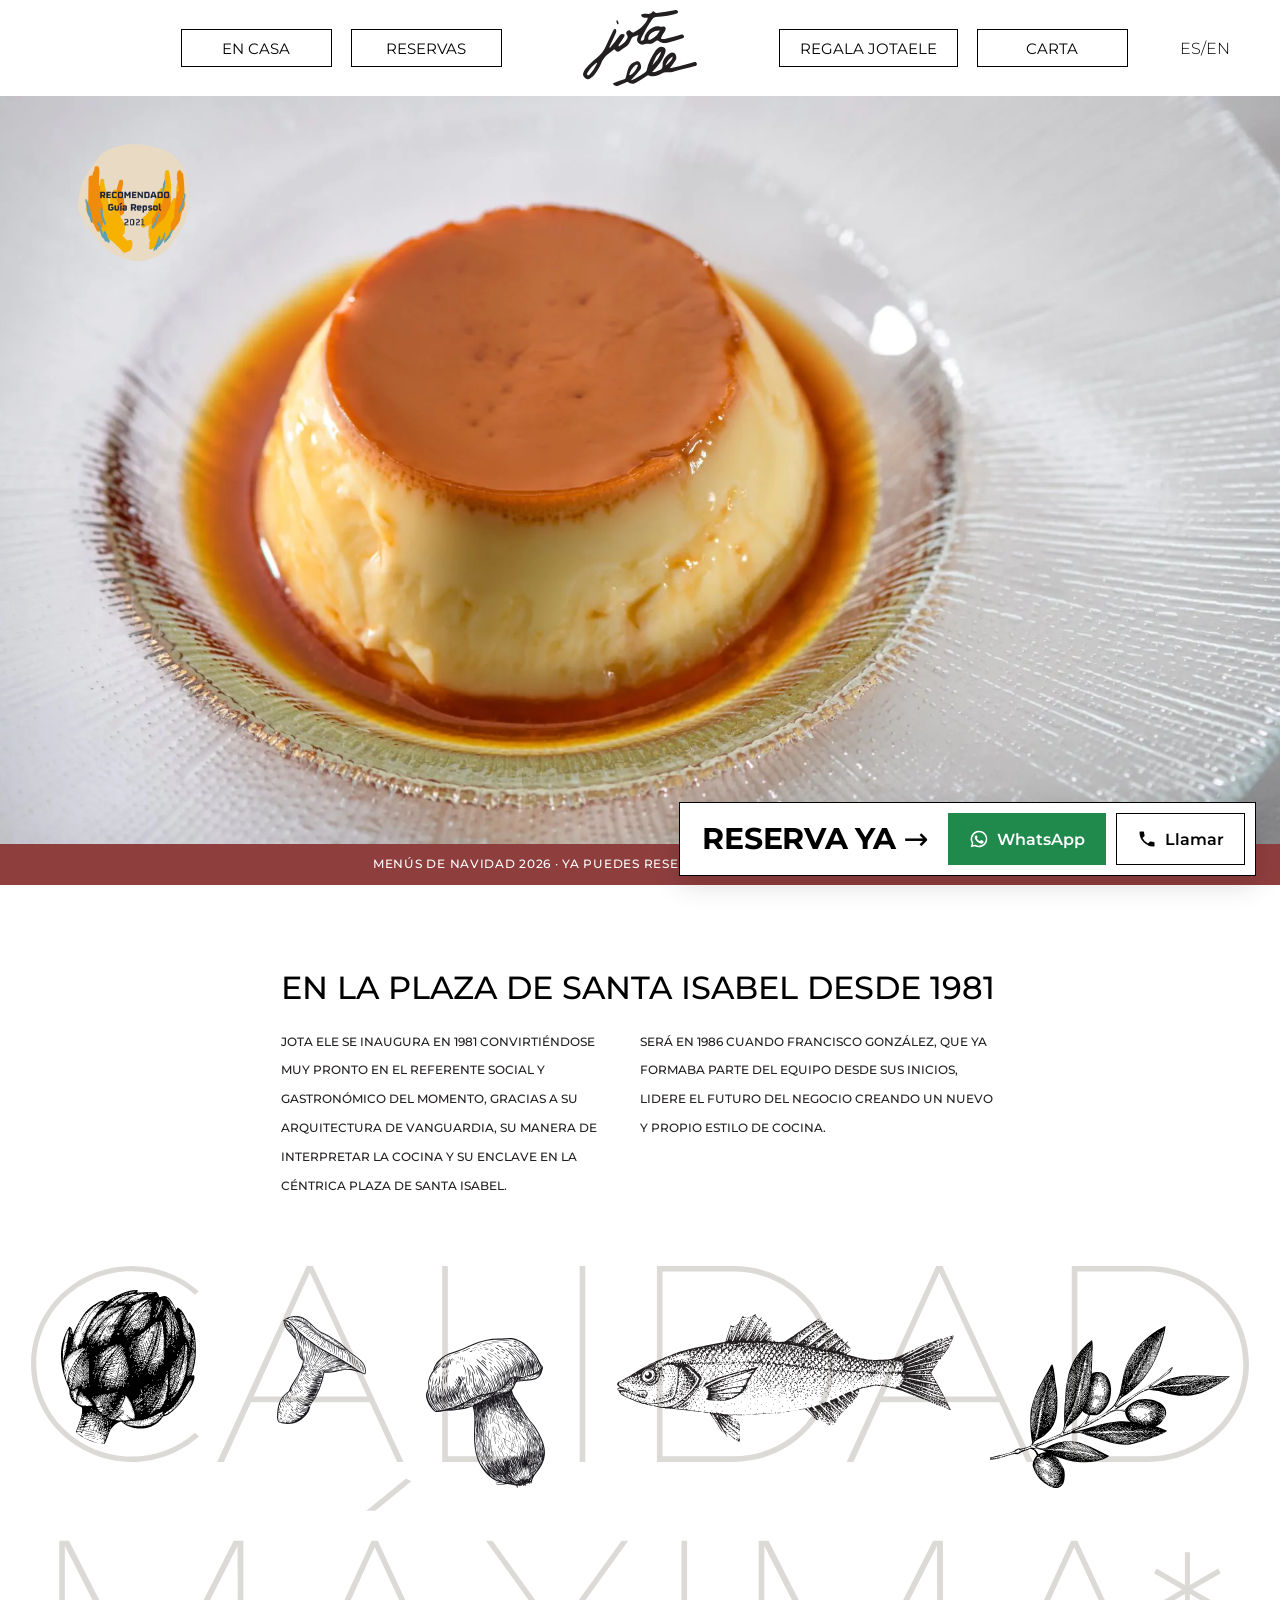
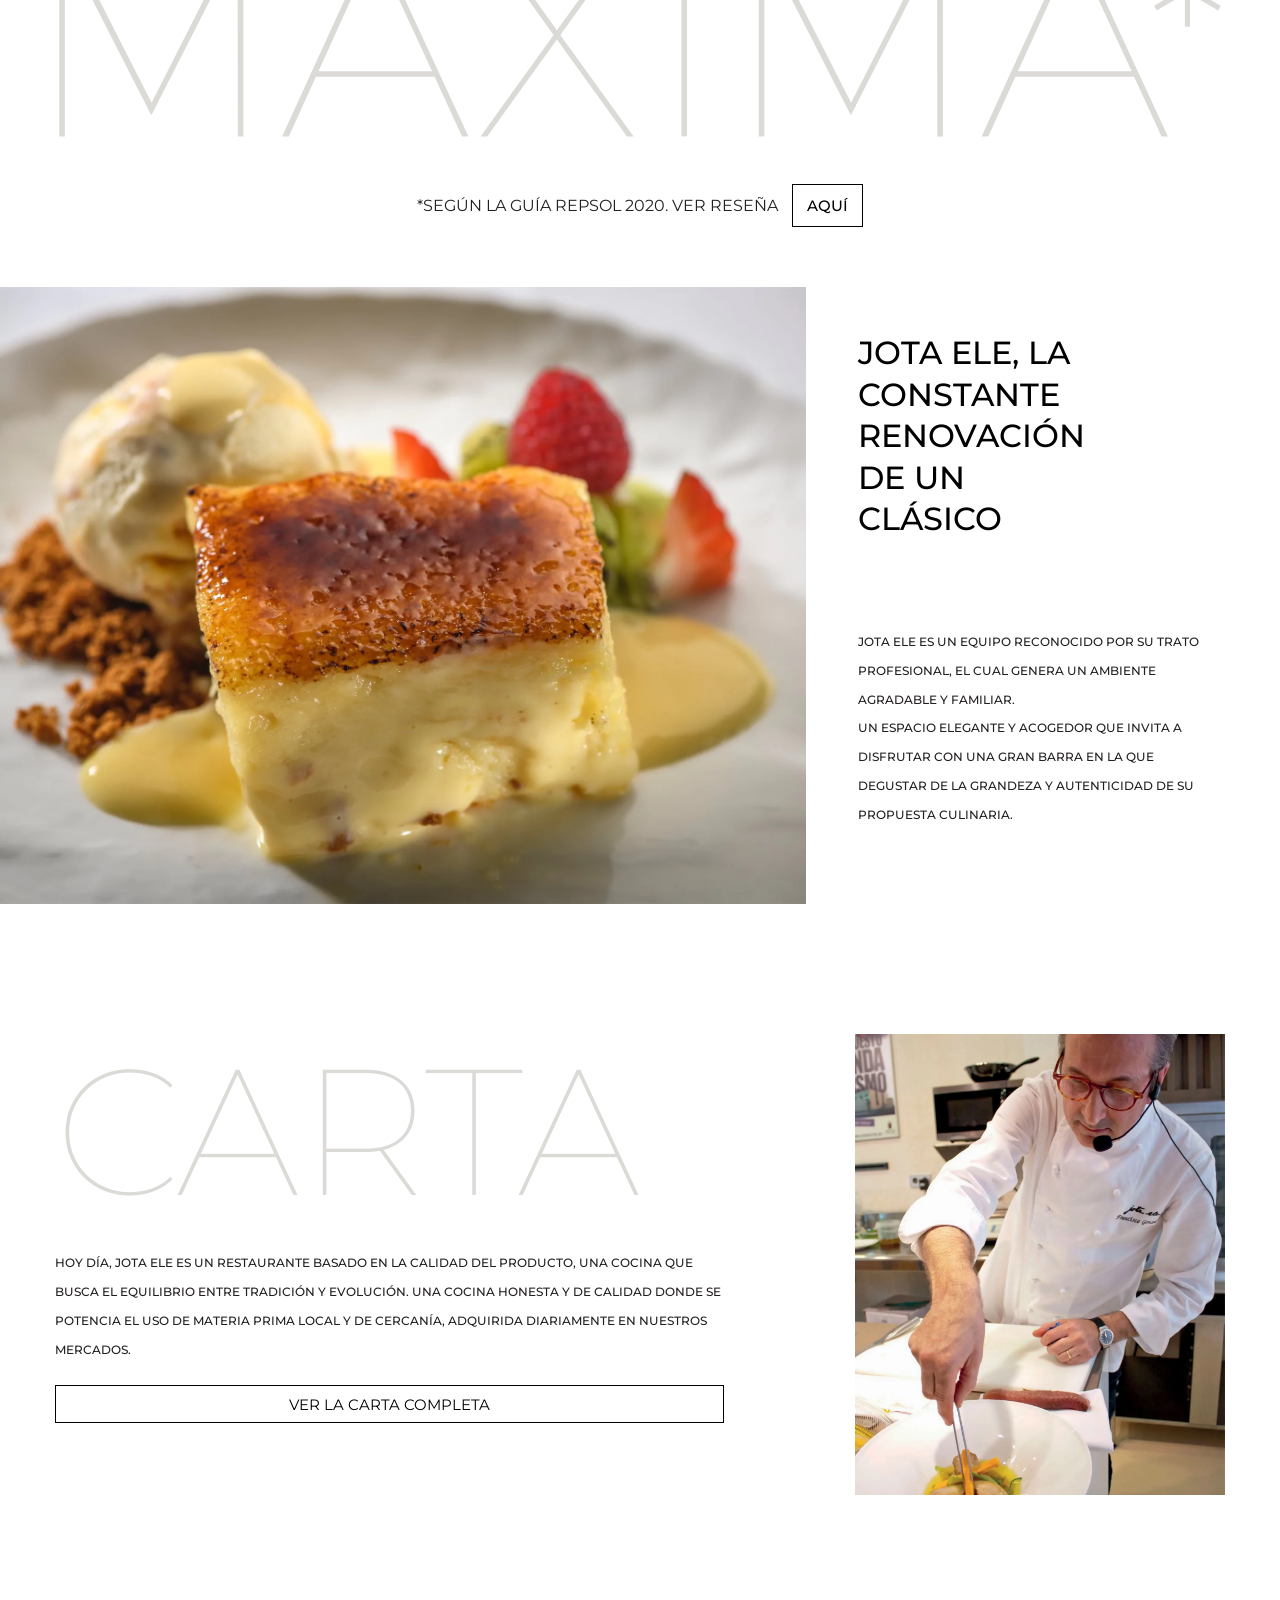
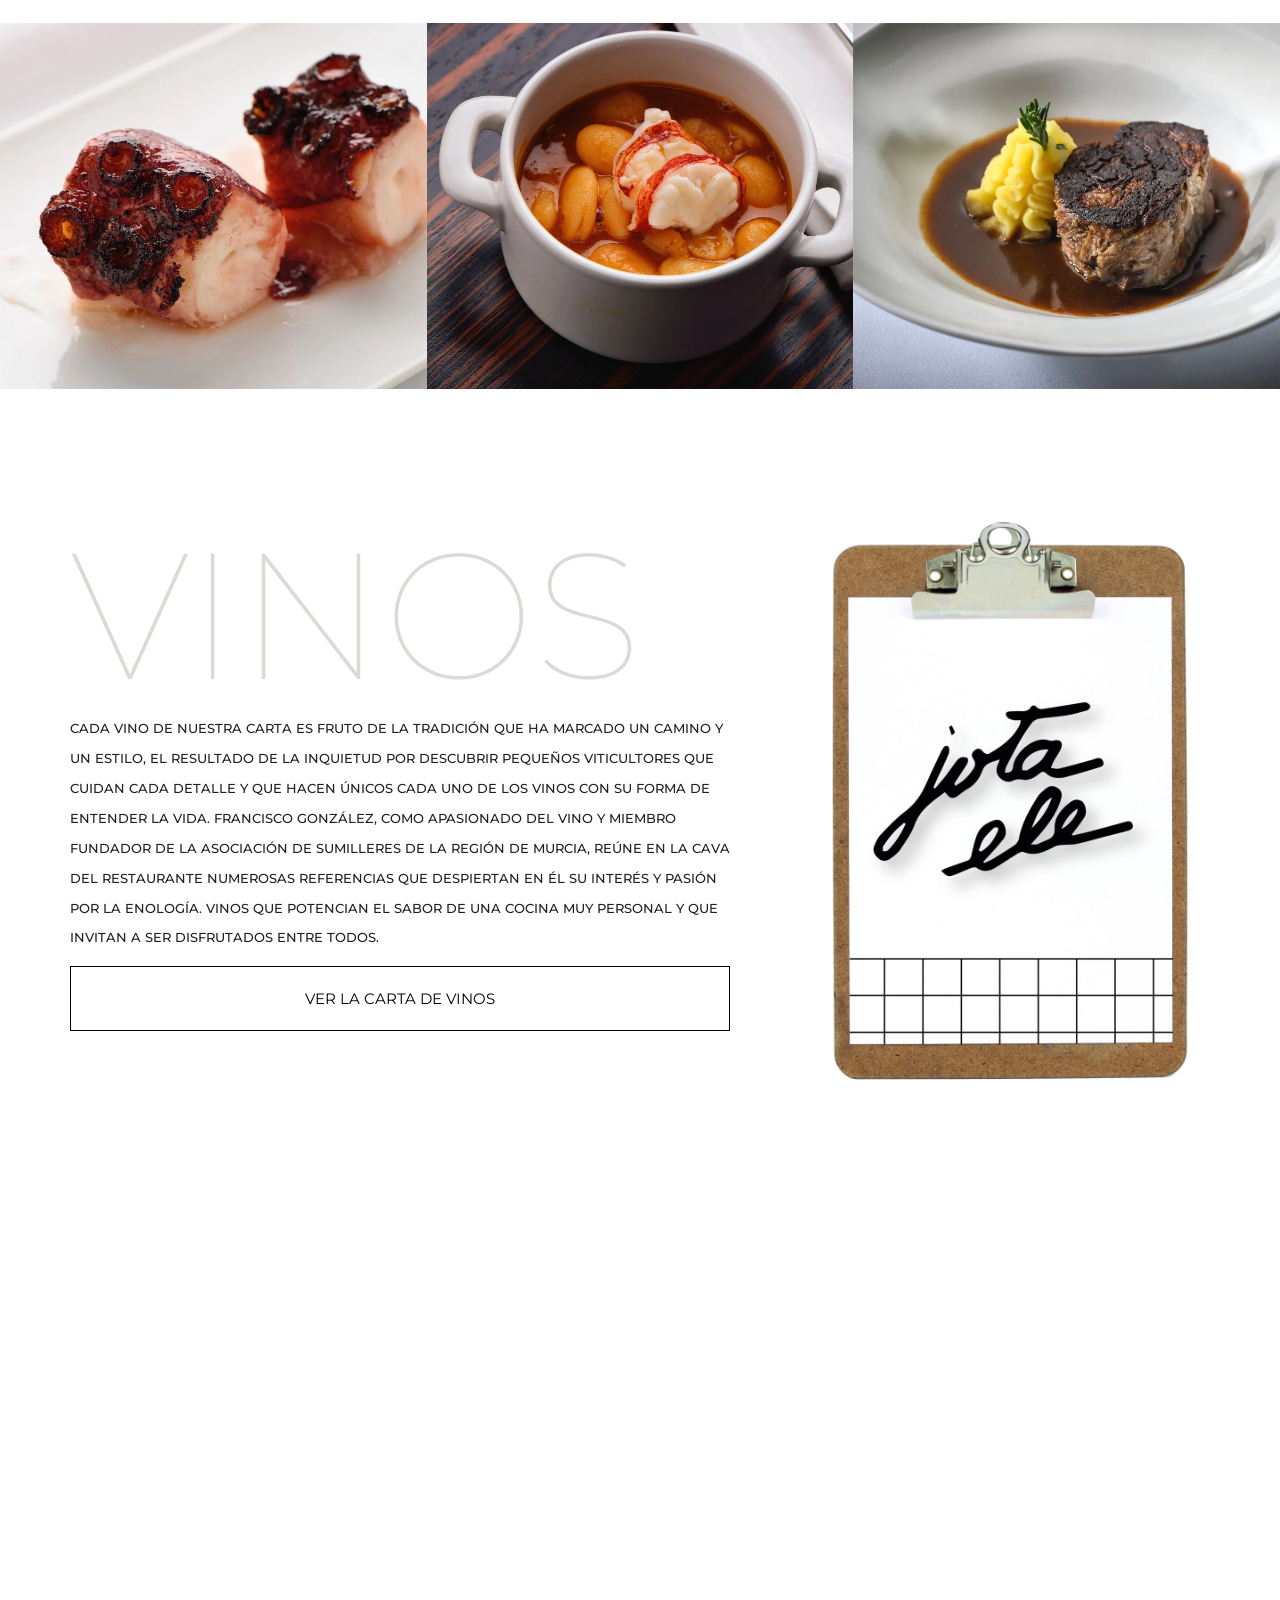
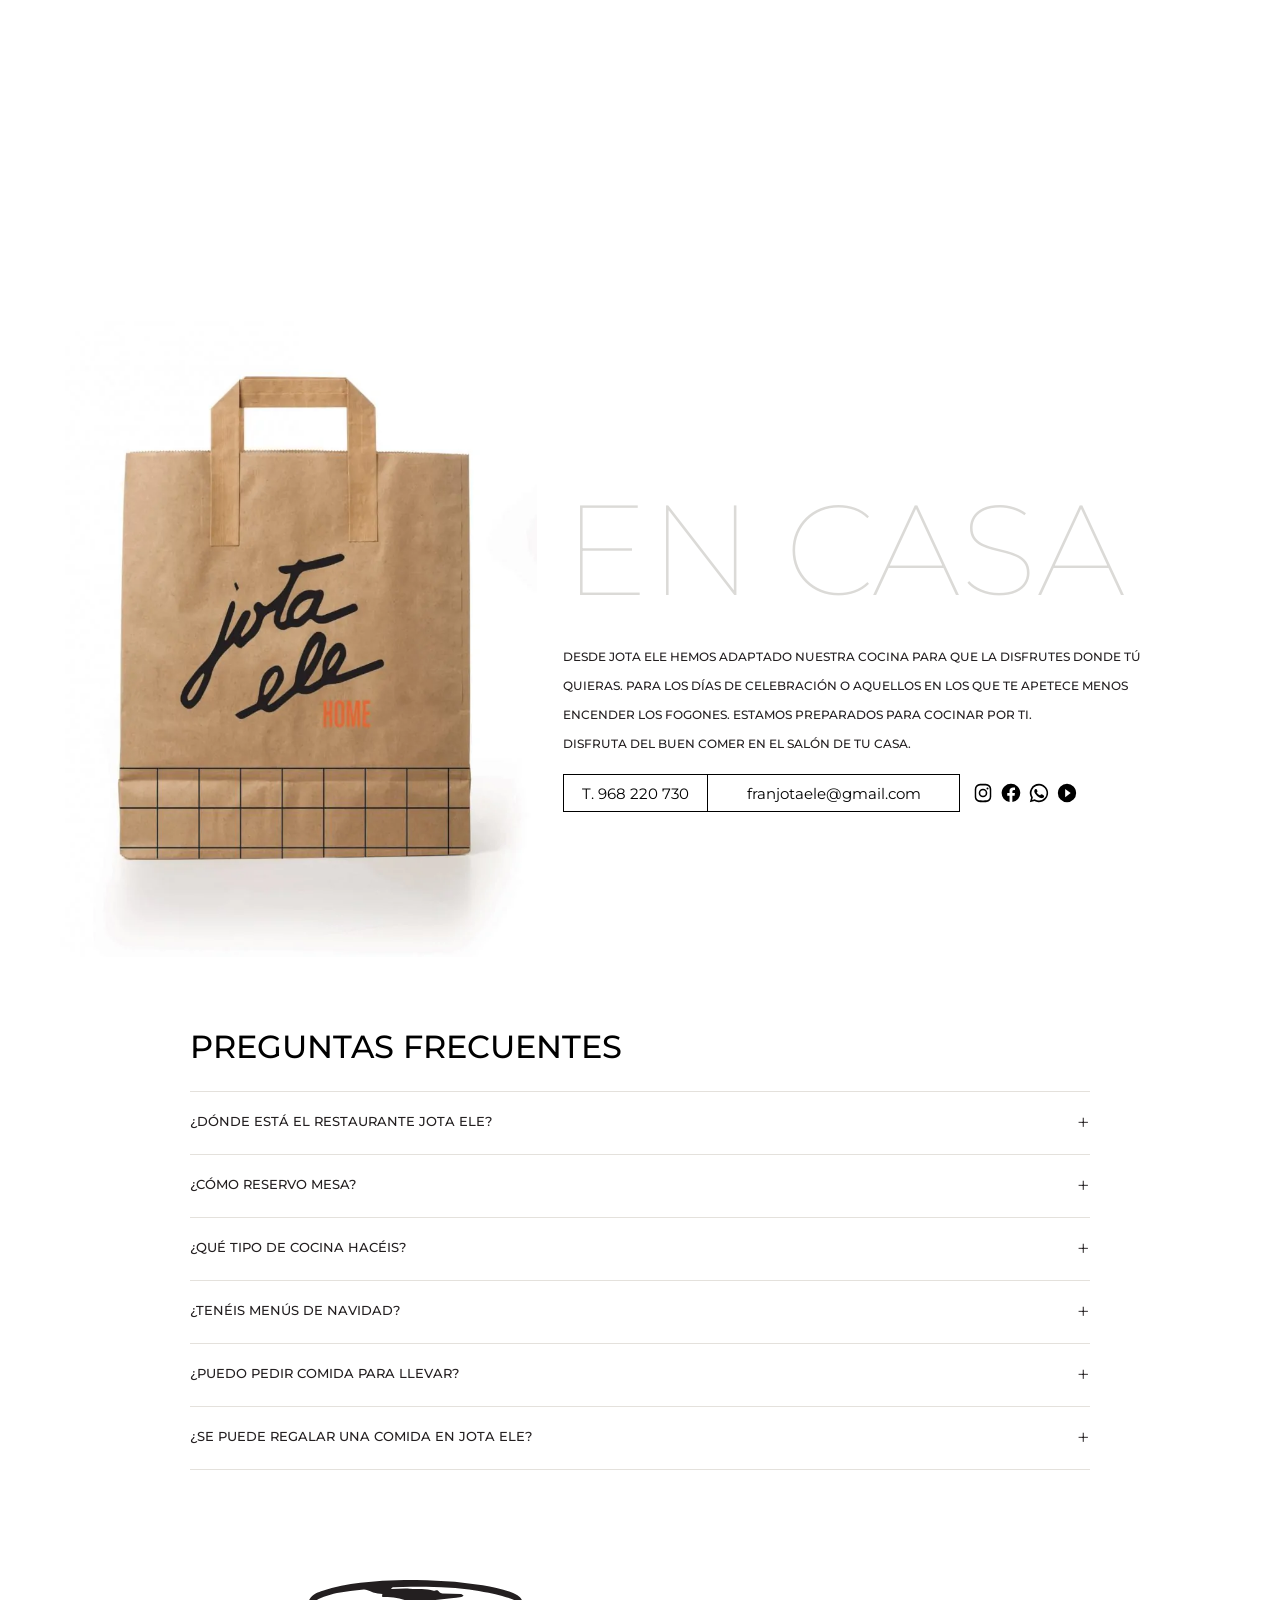
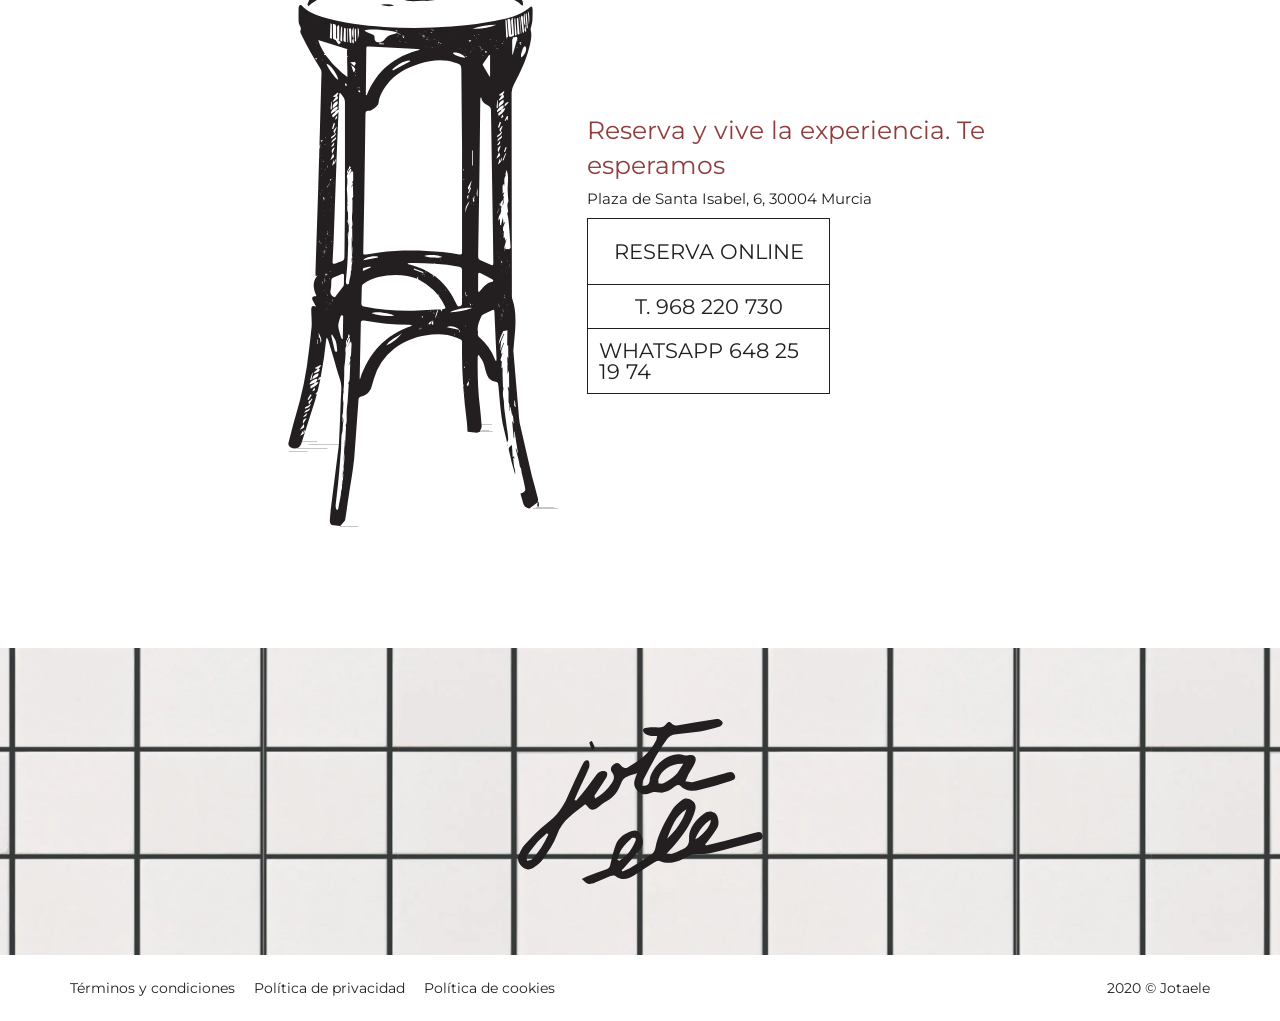
==== commit 378e5cd9: "«Reserva ya» abre la página de reservas (CoverManager) Co-Authored-By: Claude Opus 5.5 <noreply@anth" ====
--- a/index.html
+++ b/index.html
@@ -776,7 +776,7 @@
         location.hash === `#regala` && document.querySelector(`#popup-regala`)?.showModal();
     </script>
     <aside class="rb" aria-label="Reserva ya" data-astro-cid-vbnoxhe6>
-      <p class="rb-title" data-astro-cid-vbnoxhe6>Reserva ya</p>
+      <a class="rb-title" data-astro-cid-vbnoxhe6 href="/reservas/" title="Reservar online (CoverManager)">Reserva ya<span class="rb-arrow" data-astro-cid-vbnoxhe6 aria-hidden="true"> →</span></a>
       <a
         class="rb-btn rb-wa"
         href="https://wa.me/34648251974?text=Hola%2C%20quiero%20reservar%20una%20mesa%20en%20Jota%20Ele.%0AD%C3%ADa%3A%20%0AHora%3A%20%0APersonas%3A%20%0ANombre%3A%20"
--- a/css/estilos.css
+++ b/css/estilos.css
@@ -1319,3 +1319,9 @@
     padding: 0 8px;
   }
 }
+
+/* «Reserva ya» abre la página de reservas (CoverManager) */
+a.rb-title[data-astro-cid-vbnoxhe6] { text-decoration: none; cursor: pointer; }
+a.rb-title[data-astro-cid-vbnoxhe6]:hover { text-decoration: underline; text-underline-offset: 4px; }
+.rb-arrow[data-astro-cid-vbnoxhe6] { font-weight: 400; }
+@media (max-width: 700px) { .rb-arrow[data-astro-cid-vbnoxhe6] { display: none; } }
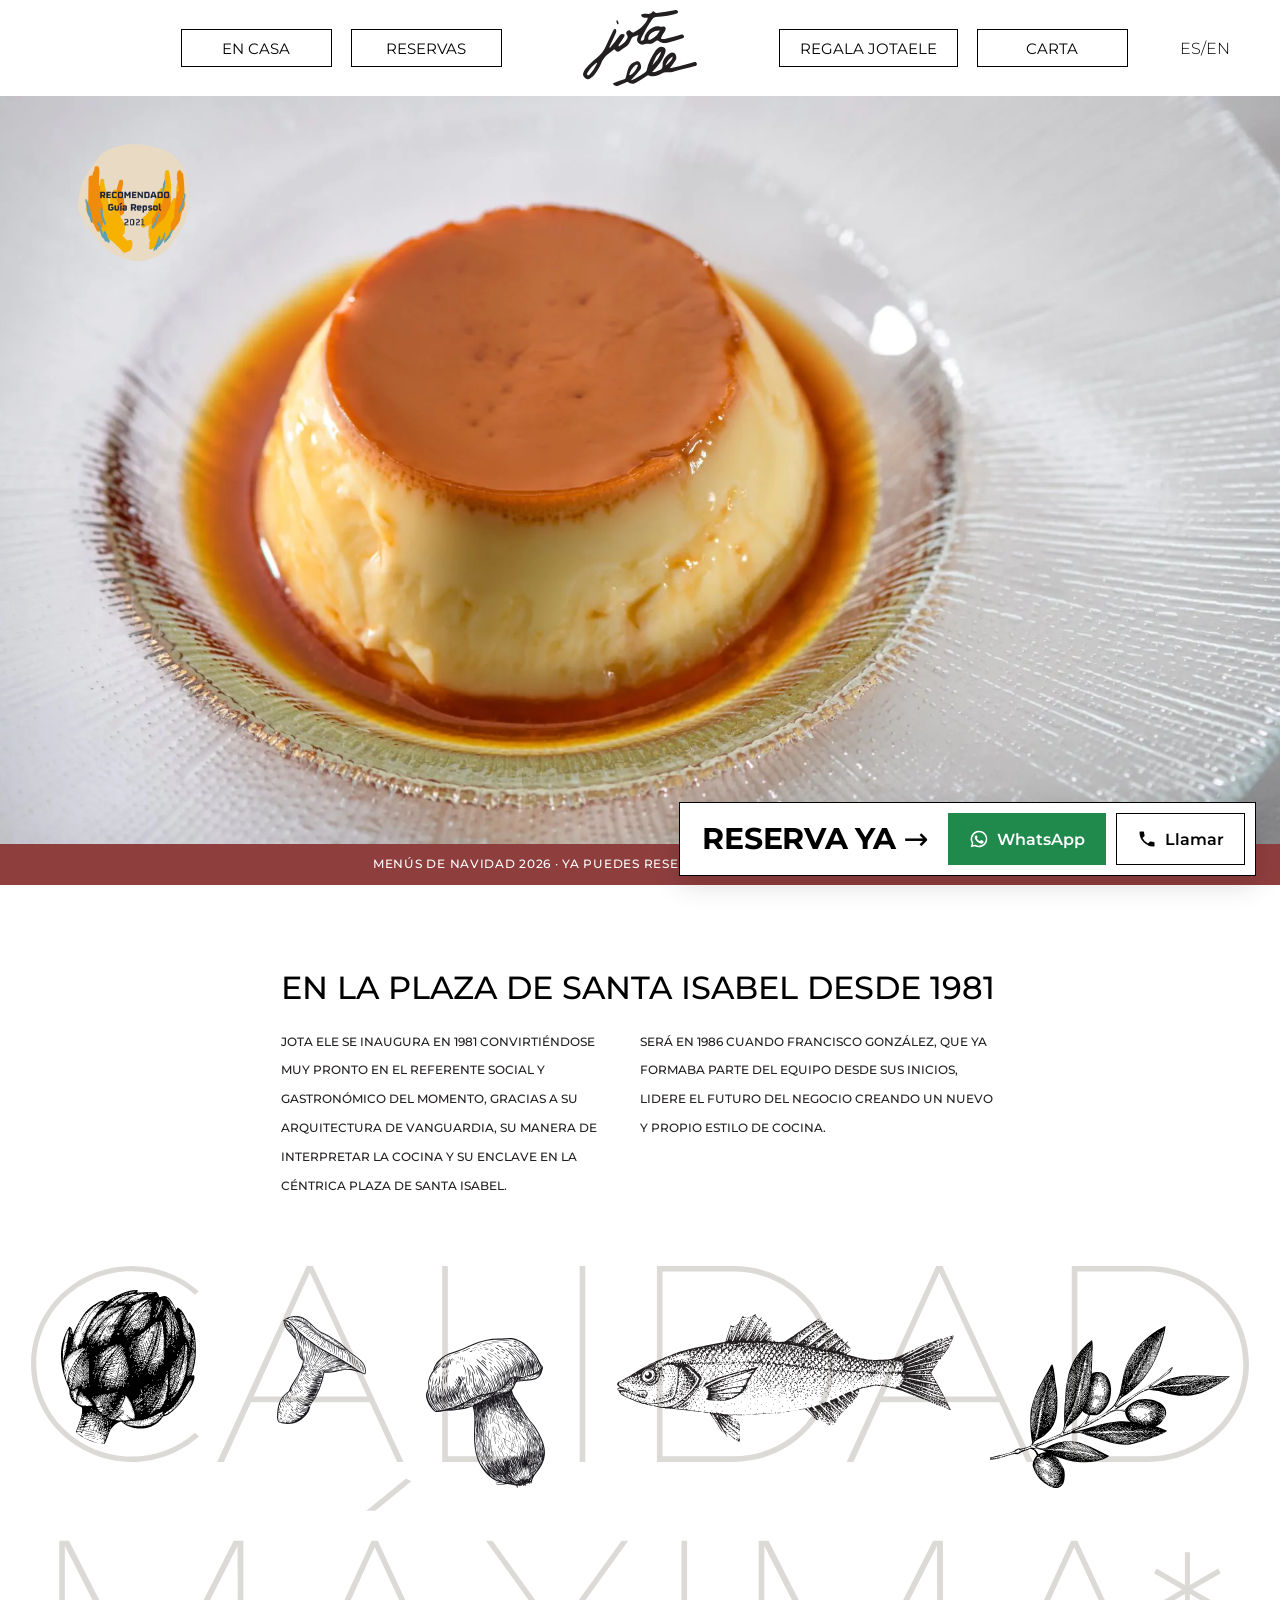
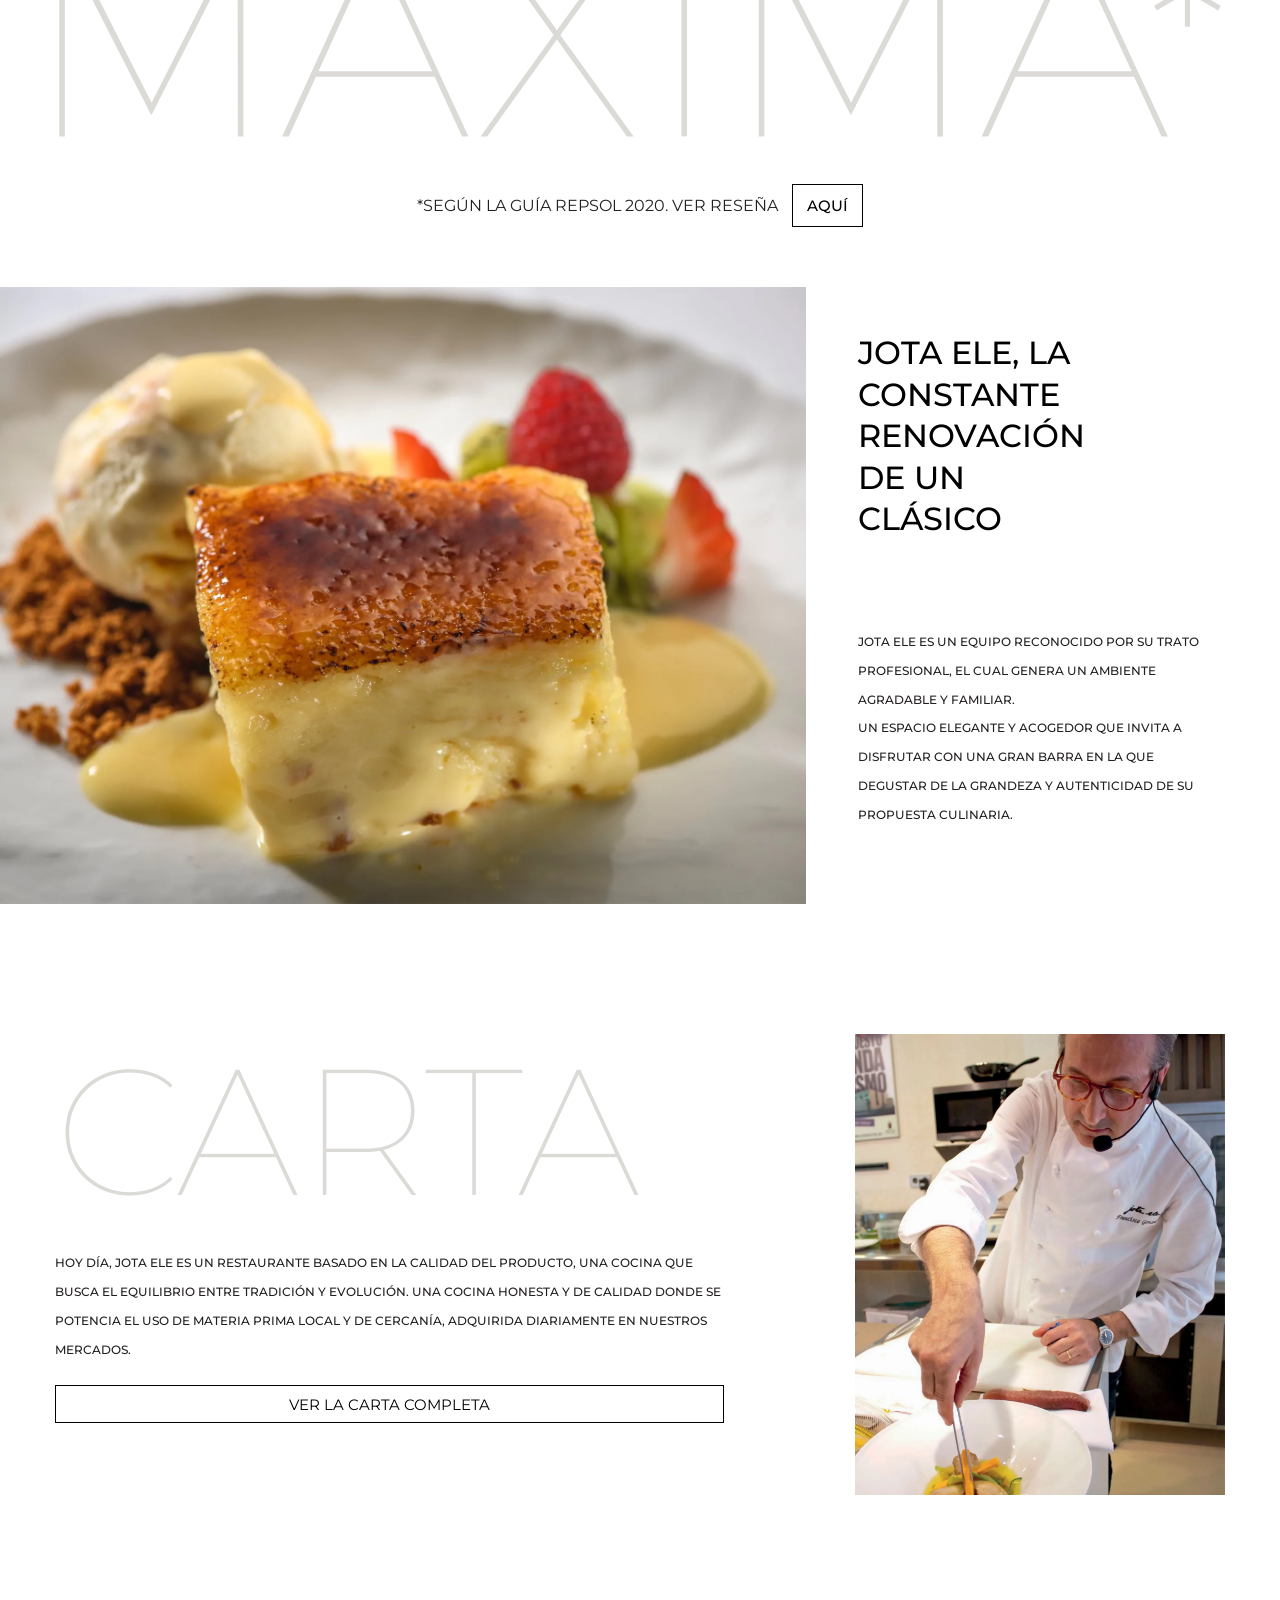
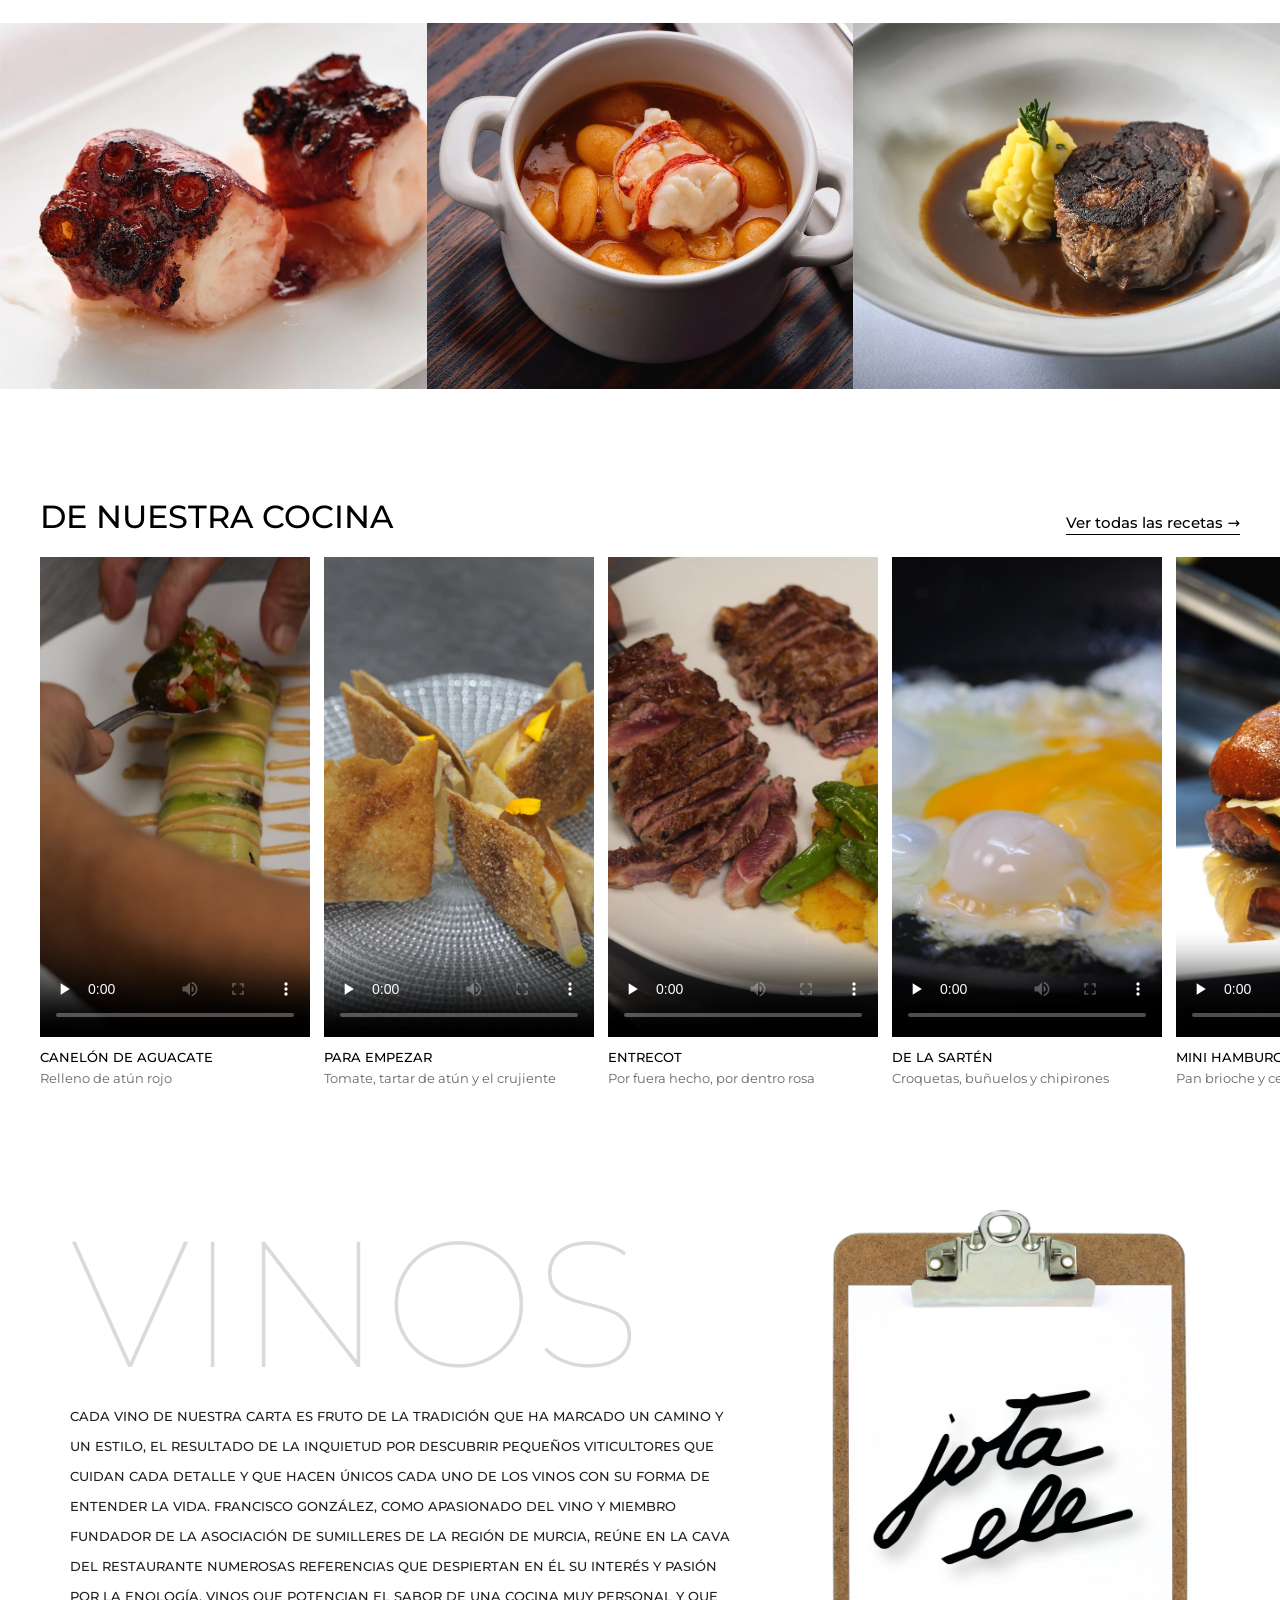
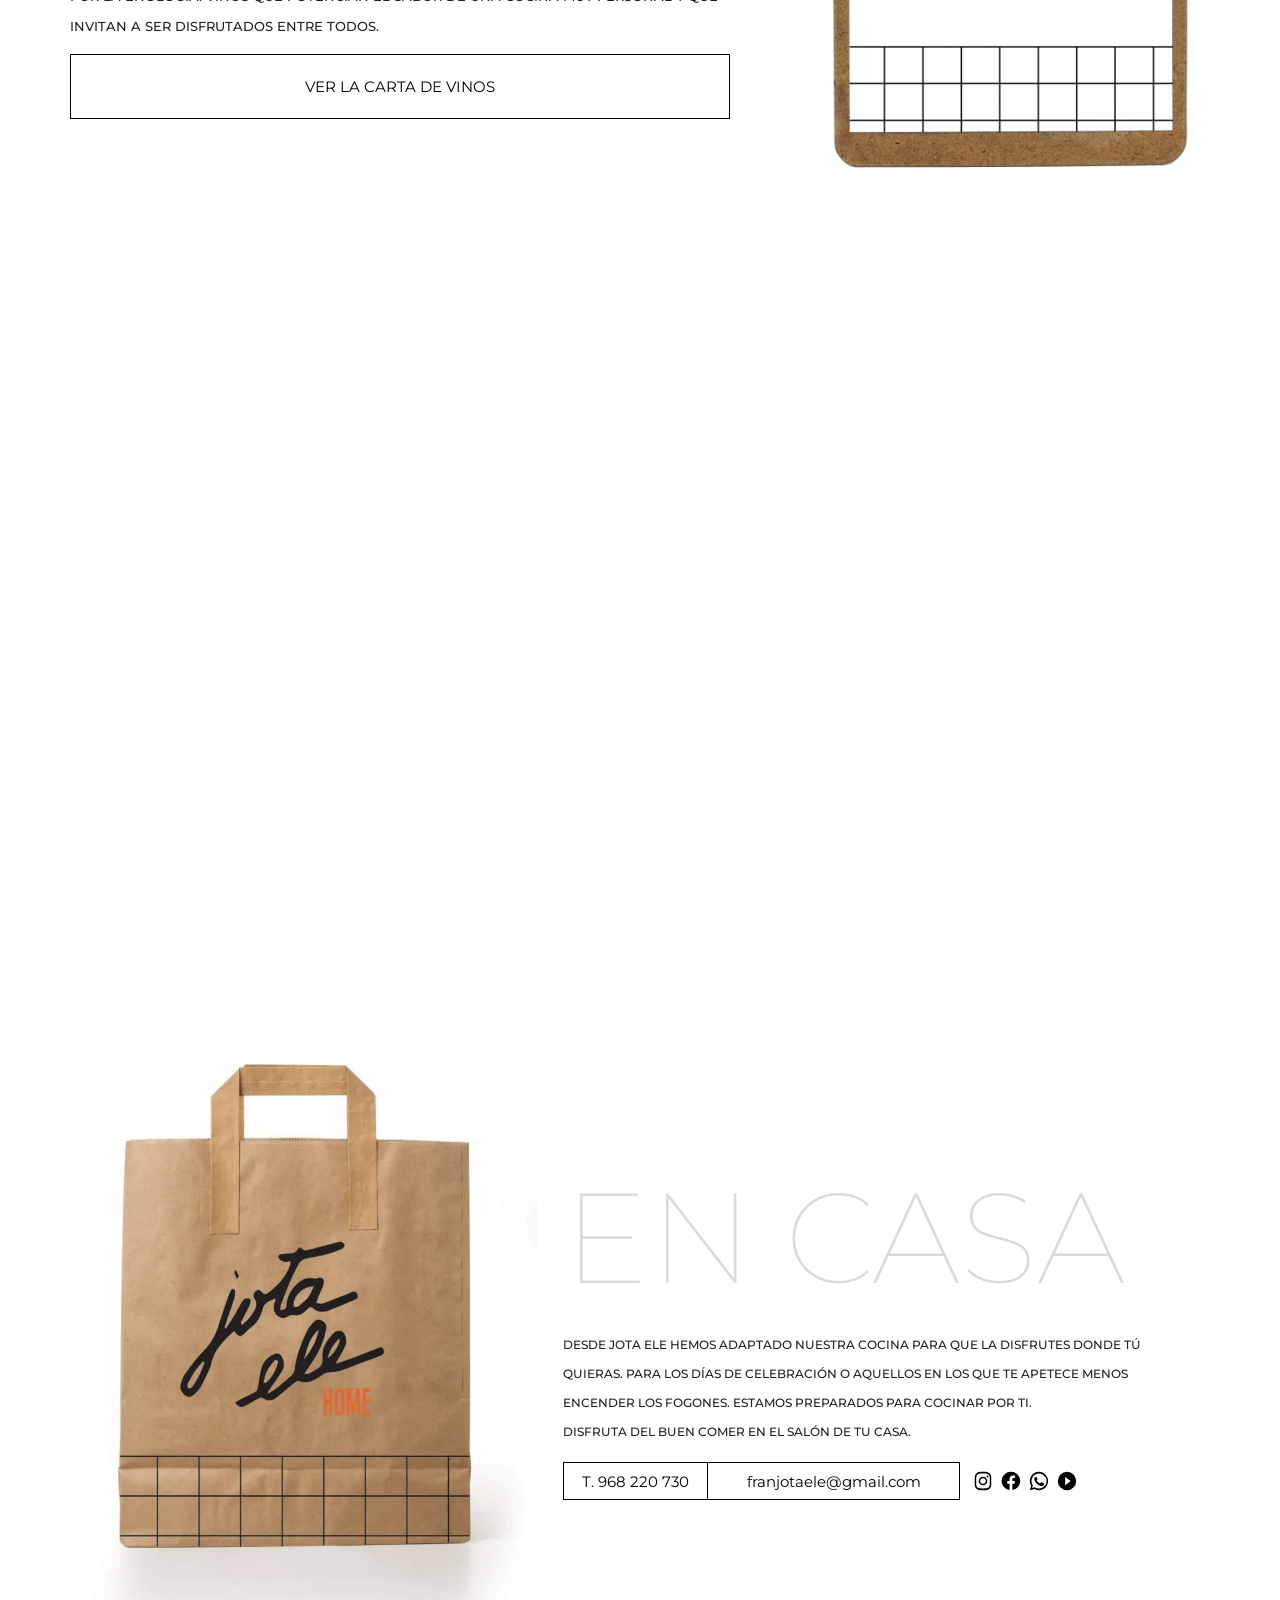
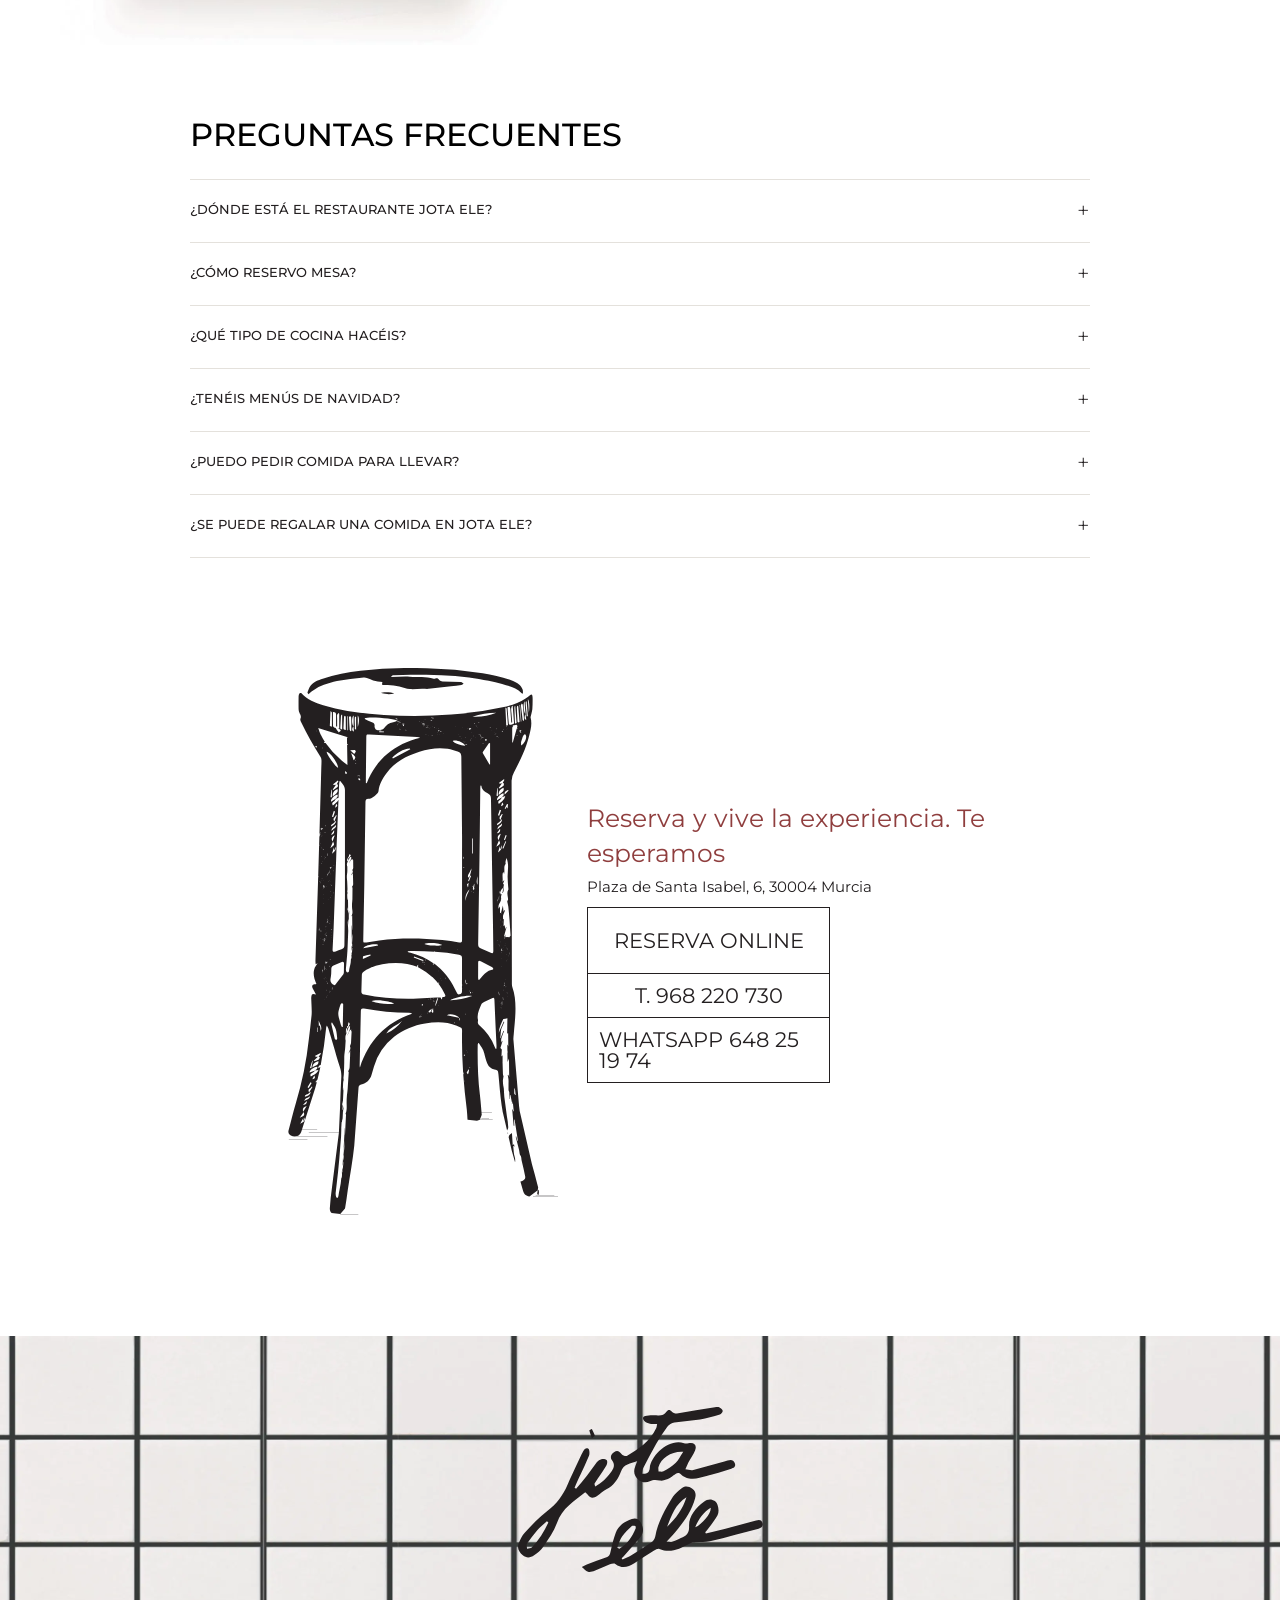
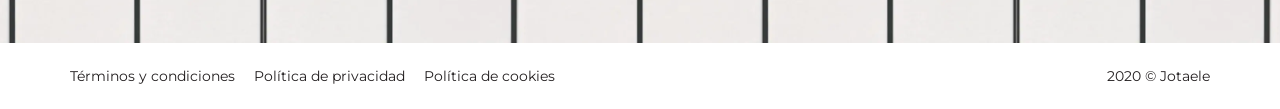
==== commit 87741412: "Recetas en vídeo (Polimake, comprimidas): página /recetas/ y tira en las homes Co-Authored-By: Claud" ====
--- a/index.html
+++ b/index.html
@@ -189,6 +189,87 @@
         color: #3c3836;
         max-width: 70ch;
         padding: 0 0 22px;
+      }
+      .vs[data-astro-cid-uaesi2m5] {
+        margin: 0 auto 110px;
+      }
+      .vs-head[data-astro-cid-uaesi2m5] {
+        justify-content: space-between;
+        align-items: baseline;
+        gap: 16px;
+        width: min(1200px, 100% - 40px);
+        margin: 0 auto 22px;
+        display: flex;
+      }
+      .vs-head[data-astro-cid-uaesi2m5] h2[data-astro-cid-uaesi2m5] {
+        font: 300 clamp(30px, 4vw, 48px) / 1.1 var(--font);
+        color: var(--black);
+      }
+      .vs-a[data-astro-cid-uaesi2m5] .vs-head[data-astro-cid-uaesi2m5] h2[data-astro-cid-uaesi2m5] {
+        text-transform: uppercase;
+        font-size: 32px;
+        font-weight: 500;
+      }
+      .vs-all[data-astro-cid-uaesi2m5] {
+        font: 500 15px var(--font);
+        color: var(--black);
+        white-space: nowrap;
+        border-bottom: 1px solid;
+        padding-bottom: 2px;
+      }
+      .vs-row[data-astro-cid-uaesi2m5] {
+        scroll-snap-type: x mandatory;
+        scrollbar-width: thin;
+        gap: 14px;
+        padding: 0 max(20px, 50% - 600px) 8px;
+        scroll-padding-inline: max(20px, 50% - 600px);
+        display: flex;
+        overflow-x: auto;
+      }
+      .vs-item[data-astro-cid-uaesi2m5] {
+        scroll-snap-align: start;
+        flex: 0 0 clamp(200px, 22vw, 270px);
+        margin: 0;
+      }
+      .vs-frame[data-astro-cid-uaesi2m5] {
+        aspect-ratio: 9/16;
+        background: #111;
+        overflow: hidden;
+      }
+      .vs-frame[data-astro-cid-uaesi2m5] video[data-astro-cid-uaesi2m5] {
+        object-fit: cover;
+        width: 100%;
+        height: 100%;
+        display: block;
+      }
+      figcaption[data-astro-cid-uaesi2m5] {
+        font-family: var(--font);
+        padding-top: 12px;
+      }
+      figcaption[data-astro-cid-uaesi2m5] strong[data-astro-cid-uaesi2m5] {
+        font: 500 15px/1.3 var(--font);
+        color: var(--black);
+        display: block;
+      }
+      .vs-a[data-astro-cid-uaesi2m5] figcaption[data-astro-cid-uaesi2m5] strong[data-astro-cid-uaesi2m5] {
+        text-transform: uppercase;
+        font-size: 13px;
+      }
+      figcaption[data-astro-cid-uaesi2m5] span[data-astro-cid-uaesi2m5] {
+        font: 400 13px/1.4 var(--font);
+        color: #6b6764;
+        margin-top: 3px;
+        display: block;
+      }
+      @media (width<=640px) {
+        .vs-head[data-astro-cid-uaesi2m5] {
+          flex-direction: column;
+          align-items: flex-start;
+          gap: 8px;
+        }
+        .vs-item[data-astro-cid-uaesi2m5] {
+          flex-basis: 62vw;
+        }
       }
     </style>
   </head>
@@ -526,6 +607,165 @@
         <div style="background-image: url(/img/rest-jota-ele-052-murcia-copia.webp)"></div>
         <div style="background-image: url(/img/jota-ele-012-murcia-med-j-zamora-copia.webp)"></div>
       </section>
+      <!-- Recetas en vídeo (Polimake) -->
+      <div class="vs-gap">
+        <section class="vs vs-a" aria-labelledby="vs-title" data-astro-cid-uaesi2m5>
+          <div class="vs-head" data-astro-cid-uaesi2m5>
+            <h2 id="vs-title" data-astro-cid-uaesi2m5>De nuestra cocina</h2>
+            <a class="vs-all" href="/recetas/" data-astro-cid-uaesi2m5>
+              Ver todas las recetas
+              <span aria-hidden="true" data-astro-cid-uaesi2m5>→</span>
+            </a>
+          </div>
+          <div class="vs-row" data-astro-cid-uaesi2m5>
+            <figure class="vs-item" data-astro-cid-uaesi2m5>
+              <div class="vs-frame" data-astro-cid-uaesi2m5>
+                <video
+                  src="/videos/canelon-de-aguacate.mp4"
+                  poster="/videos/canelon-de-aguacate.jpg"
+                  preload="none"
+                  playsinline
+                  controls
+                  aria-label="Canelón de aguacate: Relleno de atún rojo"
+                  data-astro-cid-uaesi2m5
+                ></video>
+              </div>
+              <figcaption data-astro-cid-uaesi2m5>
+                <strong data-astro-cid-uaesi2m5>Canelón de aguacate</strong>
+                <span data-astro-cid-uaesi2m5>Relleno de atún rojo</span>
+              </figcaption>
+            </figure>
+            <figure class="vs-item" data-astro-cid-uaesi2m5>
+              <div class="vs-frame" data-astro-cid-uaesi2m5>
+                <video
+                  src="/videos/para-empezar.mp4"
+                  poster="/videos/para-empezar.jpg"
+                  preload="none"
+                  playsinline
+                  controls
+                  aria-label="Para empezar: Tomate, tartar de atún y el crujiente"
+                  data-astro-cid-uaesi2m5
+                ></video>
+              </div>
+              <figcaption data-astro-cid-uaesi2m5>
+                <strong data-astro-cid-uaesi2m5>Para empezar</strong>
+                <span data-astro-cid-uaesi2m5>Tomate, tartar de atún y el crujiente</span>
+              </figcaption>
+            </figure>
+            <figure class="vs-item" data-astro-cid-uaesi2m5>
+              <div class="vs-frame" data-astro-cid-uaesi2m5>
+                <video
+                  src="/videos/entrecot.mp4"
+                  poster="/videos/entrecot.jpg"
+                  preload="none"
+                  playsinline
+                  controls
+                  aria-label="Entrecot: Por fuera hecho, por dentro rosa"
+                  data-astro-cid-uaesi2m5
+                ></video>
+              </div>
+              <figcaption data-astro-cid-uaesi2m5>
+                <strong data-astro-cid-uaesi2m5>Entrecot</strong>
+                <span data-astro-cid-uaesi2m5>Por fuera hecho, por dentro rosa</span>
+              </figcaption>
+            </figure>
+            <figure class="vs-item" data-astro-cid-uaesi2m5>
+              <div class="vs-frame" data-astro-cid-uaesi2m5>
+                <video
+                  src="/videos/de-la-sarten.mp4"
+                  poster="/videos/de-la-sarten.jpg"
+                  preload="none"
+                  playsinline
+                  controls
+                  aria-label="De la sartén: Croquetas, buñuelos y chipirones"
+                  data-astro-cid-uaesi2m5
+                ></video>
+              </div>
+              <figcaption data-astro-cid-uaesi2m5>
+                <strong data-astro-cid-uaesi2m5>De la sartén</strong>
+                <span data-astro-cid-uaesi2m5>Croquetas, buñuelos y chipirones</span>
+              </figcaption>
+            </figure>
+            <figure class="vs-item" data-astro-cid-uaesi2m5>
+              <div class="vs-frame" data-astro-cid-uaesi2m5>
+                <video
+                  src="/videos/mini-hamburguesa.mp4"
+                  poster="/videos/mini-hamburguesa.jpg"
+                  preload="none"
+                  playsinline
+                  controls
+                  aria-label="Mini hamburguesa: Pan brioche y cebolla confitada"
+                  data-astro-cid-uaesi2m5
+                ></video>
+              </div>
+              <figcaption data-astro-cid-uaesi2m5>
+                <strong data-astro-cid-uaesi2m5>Mini hamburguesa</strong>
+                <span data-astro-cid-uaesi2m5>Pan brioche y cebolla confitada</span>
+              </figcaption>
+            </figure>
+            <figure class="vs-item" data-astro-cid-uaesi2m5>
+              <div class="vs-frame" data-astro-cid-uaesi2m5>
+                <video
+                  src="/videos/de-cuchara-y-horno.mp4"
+                  poster="/videos/de-cuchara-y-horno.jpg"
+                  preload="none"
+                  playsinline
+                  controls
+                  aria-label="De cuchara y horno: Cochinillo y canelón"
+                  data-astro-cid-uaesi2m5
+                ></video>
+              </div>
+              <figcaption data-astro-cid-uaesi2m5>
+                <strong data-astro-cid-uaesi2m5>De cuchara y horno</strong>
+                <span data-astro-cid-uaesi2m5>Cochinillo y canelón</span>
+              </figcaption>
+            </figure>
+            <figure class="vs-item" data-astro-cid-uaesi2m5>
+              <div class="vs-frame" data-astro-cid-uaesi2m5>
+                <video
+                  src="/videos/la-guarnicion.mp4"
+                  poster="/videos/la-guarnicion.jpg"
+                  preload="none"
+                  playsinline
+                  controls
+                  aria-label="La guarnición: También se pela a mano"
+                  data-astro-cid-uaesi2m5
+                ></video>
+              </div>
+              <figcaption data-astro-cid-uaesi2m5>
+                <strong data-astro-cid-uaesi2m5>La guarnición</strong>
+                <span data-astro-cid-uaesi2m5>También se pela a mano</span>
+              </figcaption>
+            </figure>
+            <figure class="vs-item" data-astro-cid-uaesi2m5>
+              <div class="vs-frame" data-astro-cid-uaesi2m5>
+                <video
+                  src="/videos/espinacas-a-la-catalana.mp4"
+                  poster="/videos/espinacas-a-la-catalana.jpg"
+                  preload="none"
+                  playsinline
+                  controls
+                  aria-label="Espinacas a la catalana: Cebolla, pasas y espinacas"
+                  data-astro-cid-uaesi2m5
+                ></video>
+              </div>
+              <figcaption data-astro-cid-uaesi2m5>
+                <strong data-astro-cid-uaesi2m5>Espinacas a la catalana</strong>
+                <span data-astro-cid-uaesi2m5>Cebolla, pasas y espinacas</span>
+              </figcaption>
+            </figure>
+          </div>
+        </section>
+        <script type="module">
+          document
+            .querySelectorAll(`.vs video`)
+            .forEach((e) =>
+              e.addEventListener(`play`, () =>
+                document.querySelectorAll(`.vs video`).forEach((t) => t !== e && t.pause()),
+              ),
+            );
+        </script>
+      </div>
       <!-- Vinos -->
       <section class="vinos wrap">
         <div class="vinos-text">
@@ -776,7 +1016,10 @@
         location.hash === `#regala` && document.querySelector(`#popup-regala`)?.showModal();
     </script>
     <aside class="rb" aria-label="Reserva ya" data-astro-cid-vbnoxhe6>
-      <a class="rb-title" data-astro-cid-vbnoxhe6 href="/reservas/" title="Reservar online (CoverManager)">Reserva ya<span class="rb-arrow" data-astro-cid-vbnoxhe6 aria-hidden="true"> →</span></a>
+      <a class="rb-title" href="/reservas/" title="Reservar online (CoverManager)" data-astro-cid-vbnoxhe6>
+        Reserva ya
+        <span class="rb-arrow" aria-hidden="true" data-astro-cid-vbnoxhe6>→</span>
+      </a>
       <a
         class="rb-btn rb-wa"
         href="https://wa.me/34648251974?text=Hola%2C%20quiero%20reservar%20una%20mesa%20en%20Jota%20Ele.%0AD%C3%ADa%3A%20%0AHora%3A%20%0APersonas%3A%20%0ANombre%3A%20"
--- a/css/estilos.css
+++ b/css/estilos.css
@@ -1227,6 +1227,12 @@
 .gift-buy-2 {
   margin-top: 10px;
 }
+.vs-gap {
+  padding-top: 110px;
+}
+.theme-a .vs-gap + .vinos {
+  margin-top: 0;
+}
 .rb[data-astro-cid-vbnoxhe6] {
   z-index: 60;
   font-family: var(--font);
@@ -1248,6 +1254,17 @@
   text-transform: uppercase;
   white-space: nowrap;
   margin: 0 10px 0 0;
+}
+a[data-astro-cid-vbnoxhe6].rb-title {
+  cursor: pointer;
+  text-decoration: none;
+}
+a[data-astro-cid-vbnoxhe6].rb-title:hover {
+  text-underline-offset: 4px;
+  text-decoration: underline;
+}
+.rb-arrow[data-astro-cid-vbnoxhe6] {
+  font-weight: 400;
 }
 .rb-btn[data-astro-cid-vbnoxhe6] {
   height: 52px;
@@ -1297,6 +1314,9 @@
     margin: 0 auto 0 0;
     font-size: 19px;
   }
+  .rb-arrow[data-astro-cid-vbnoxhe6] {
+    display: none;
+  }
   .rb-btn[data-astro-cid-vbnoxhe6] {
     gap: 5px;
     height: 48px;
@@ -1319,9 +1339,3 @@
     padding: 0 8px;
   }
 }
-
-/* «Reserva ya» abre la página de reservas (CoverManager) */
-a.rb-title[data-astro-cid-vbnoxhe6] { text-decoration: none; cursor: pointer; }
-a.rb-title[data-astro-cid-vbnoxhe6]:hover { text-decoration: underline; text-underline-offset: 4px; }
-.rb-arrow[data-astro-cid-vbnoxhe6] { font-weight: 400; }
-@media (max-width: 700px) { .rb-arrow[data-astro-cid-vbnoxhe6] { display: none; } }
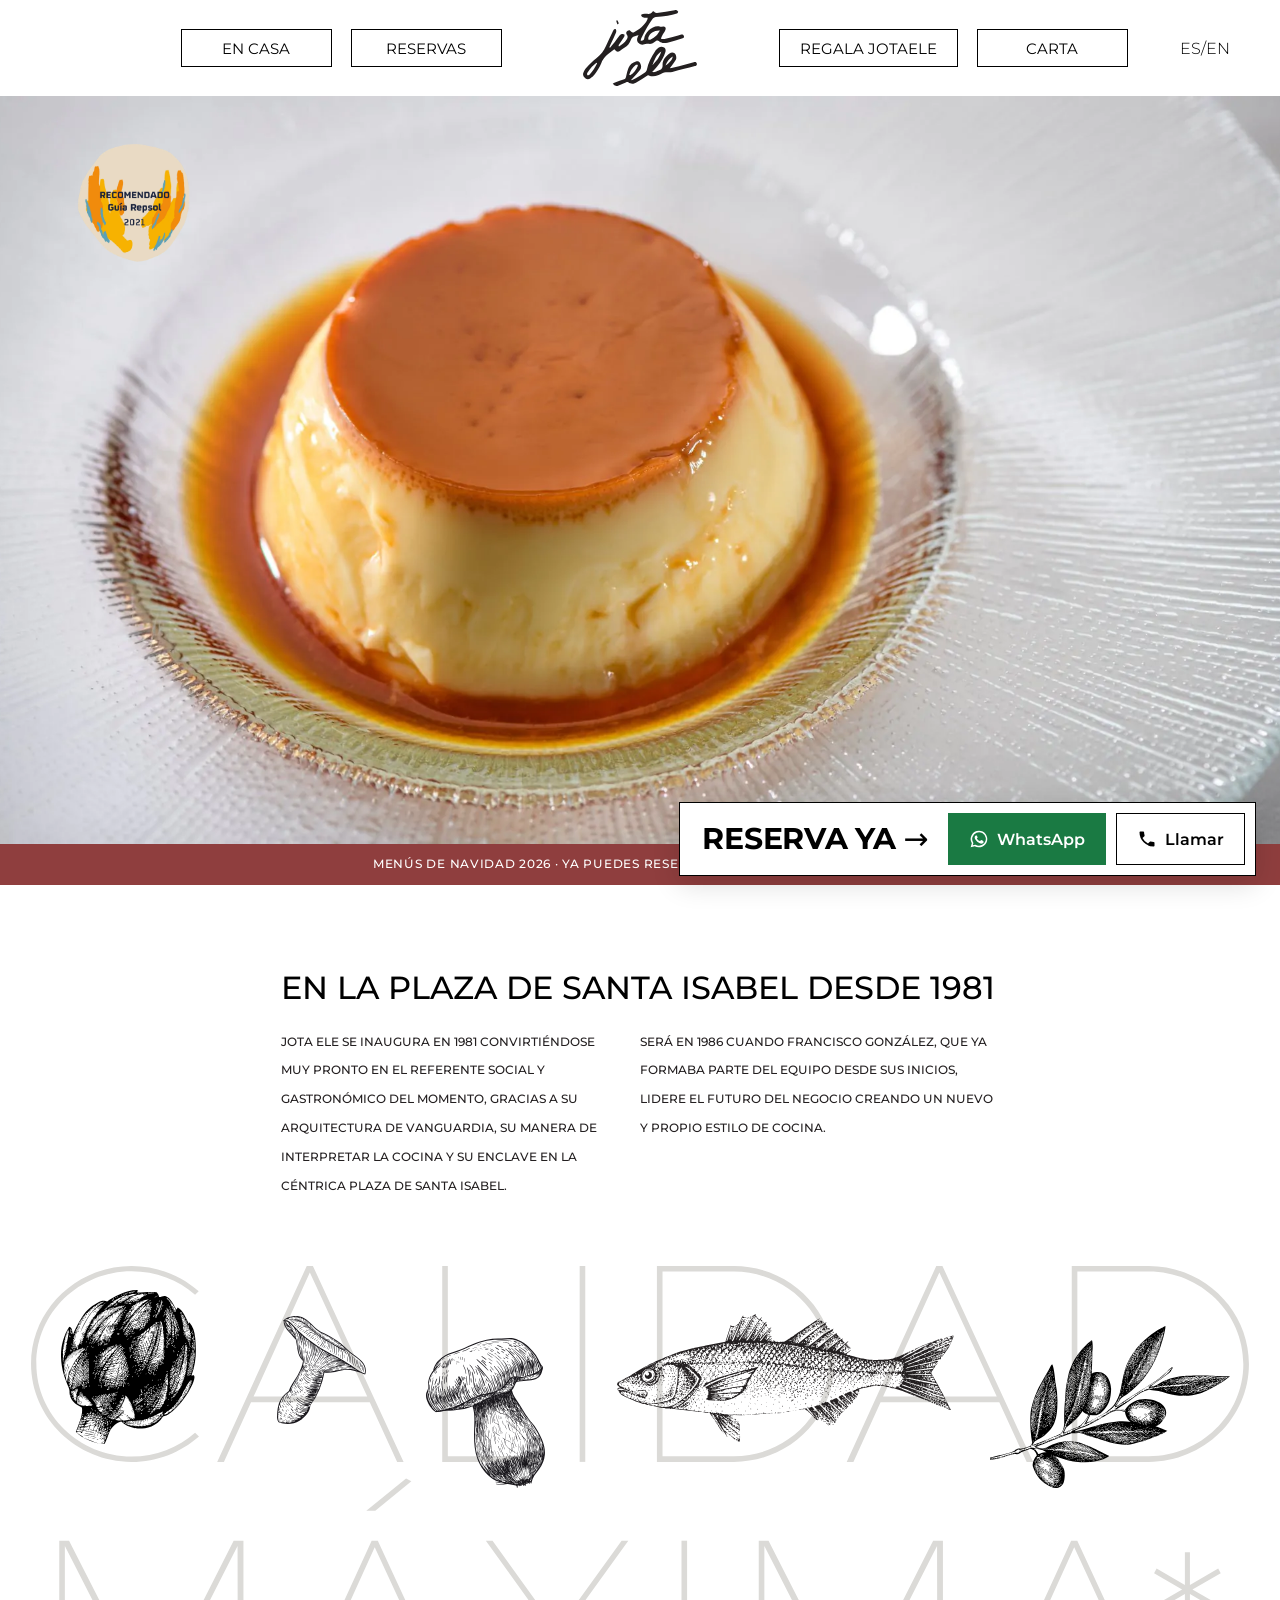
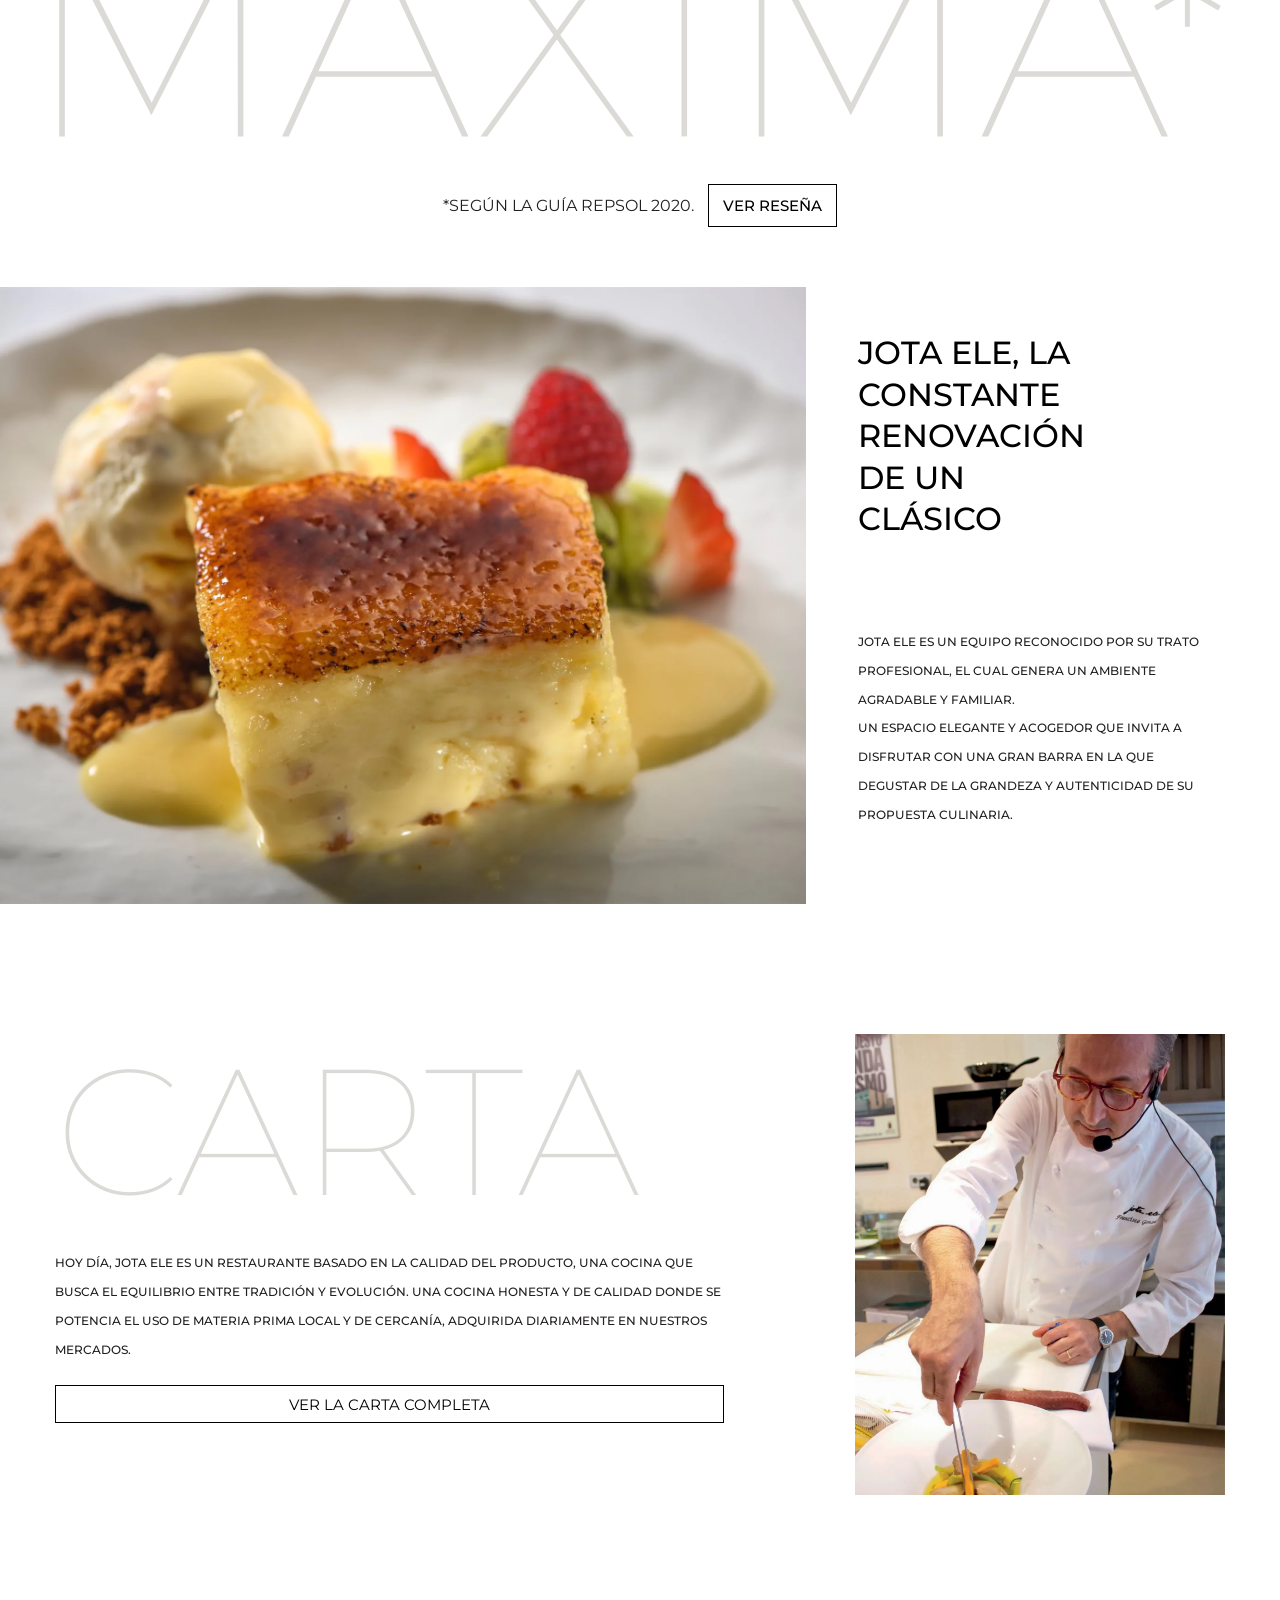
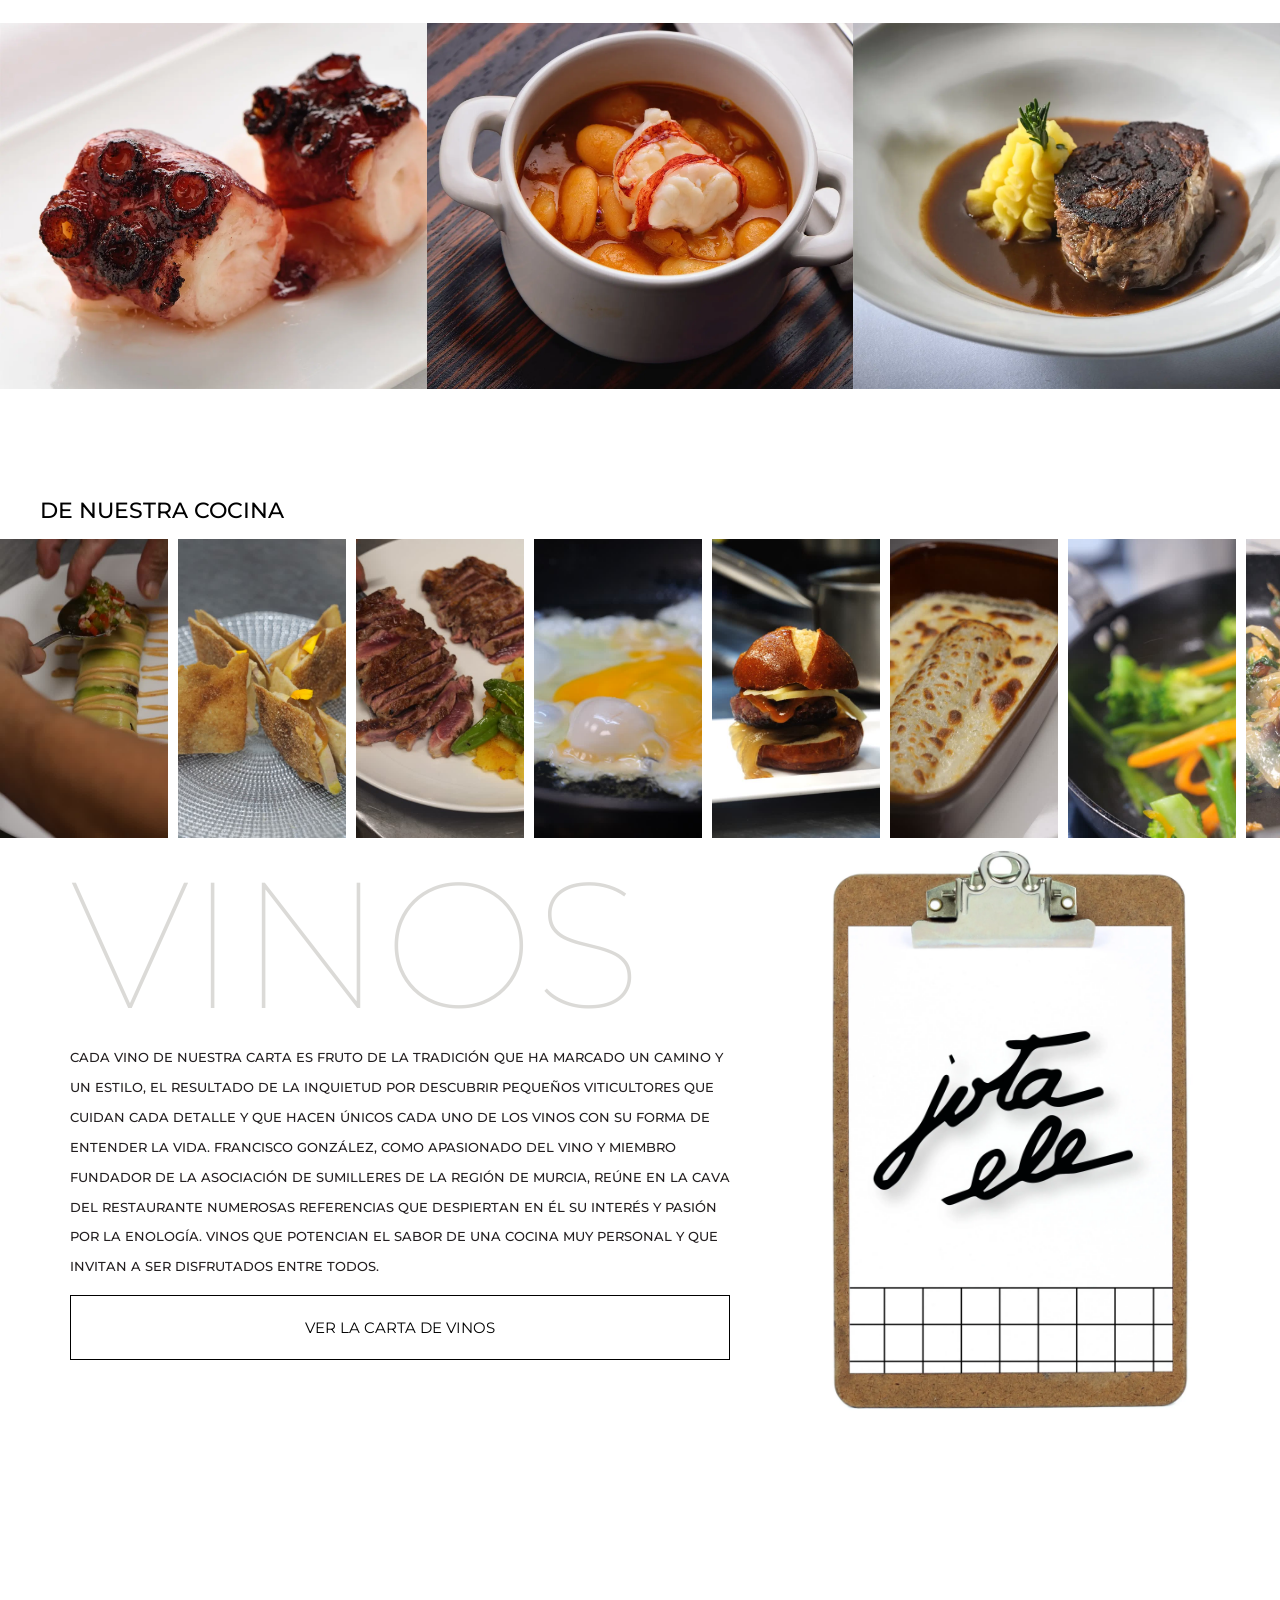
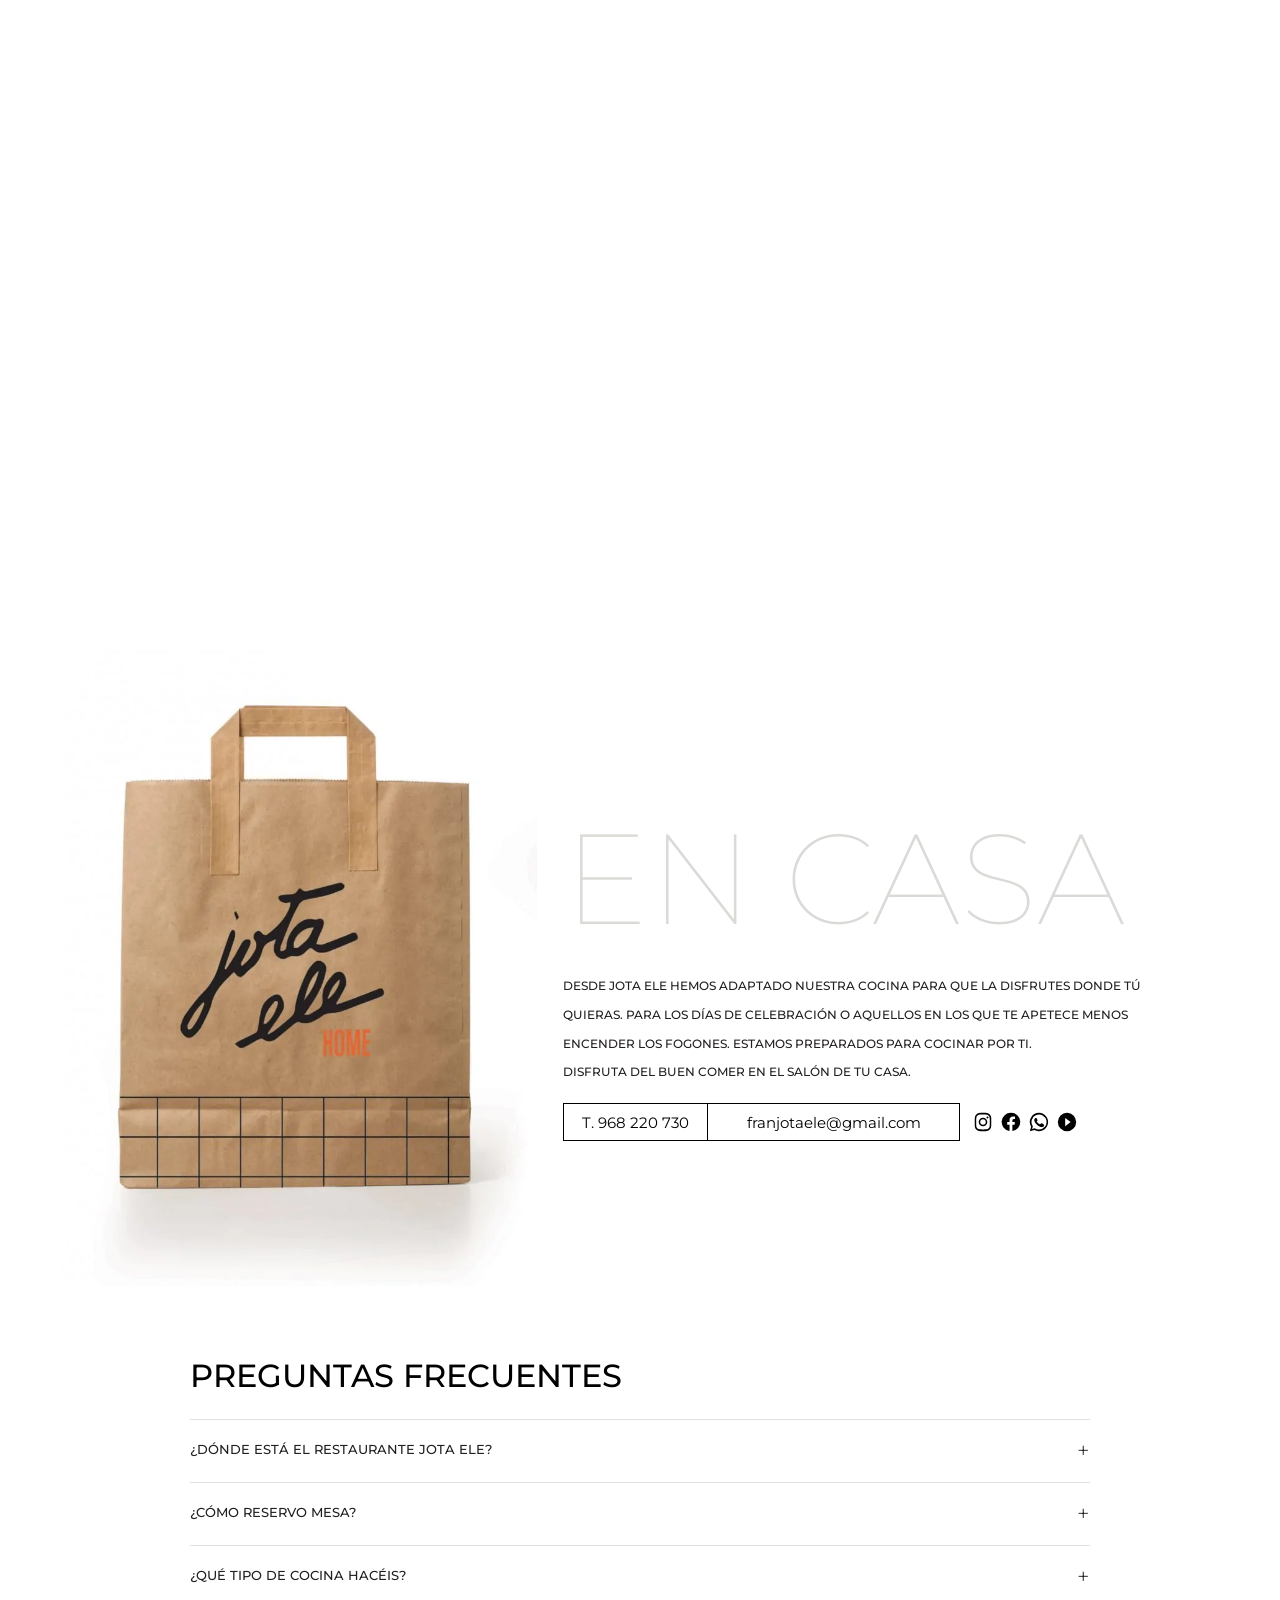
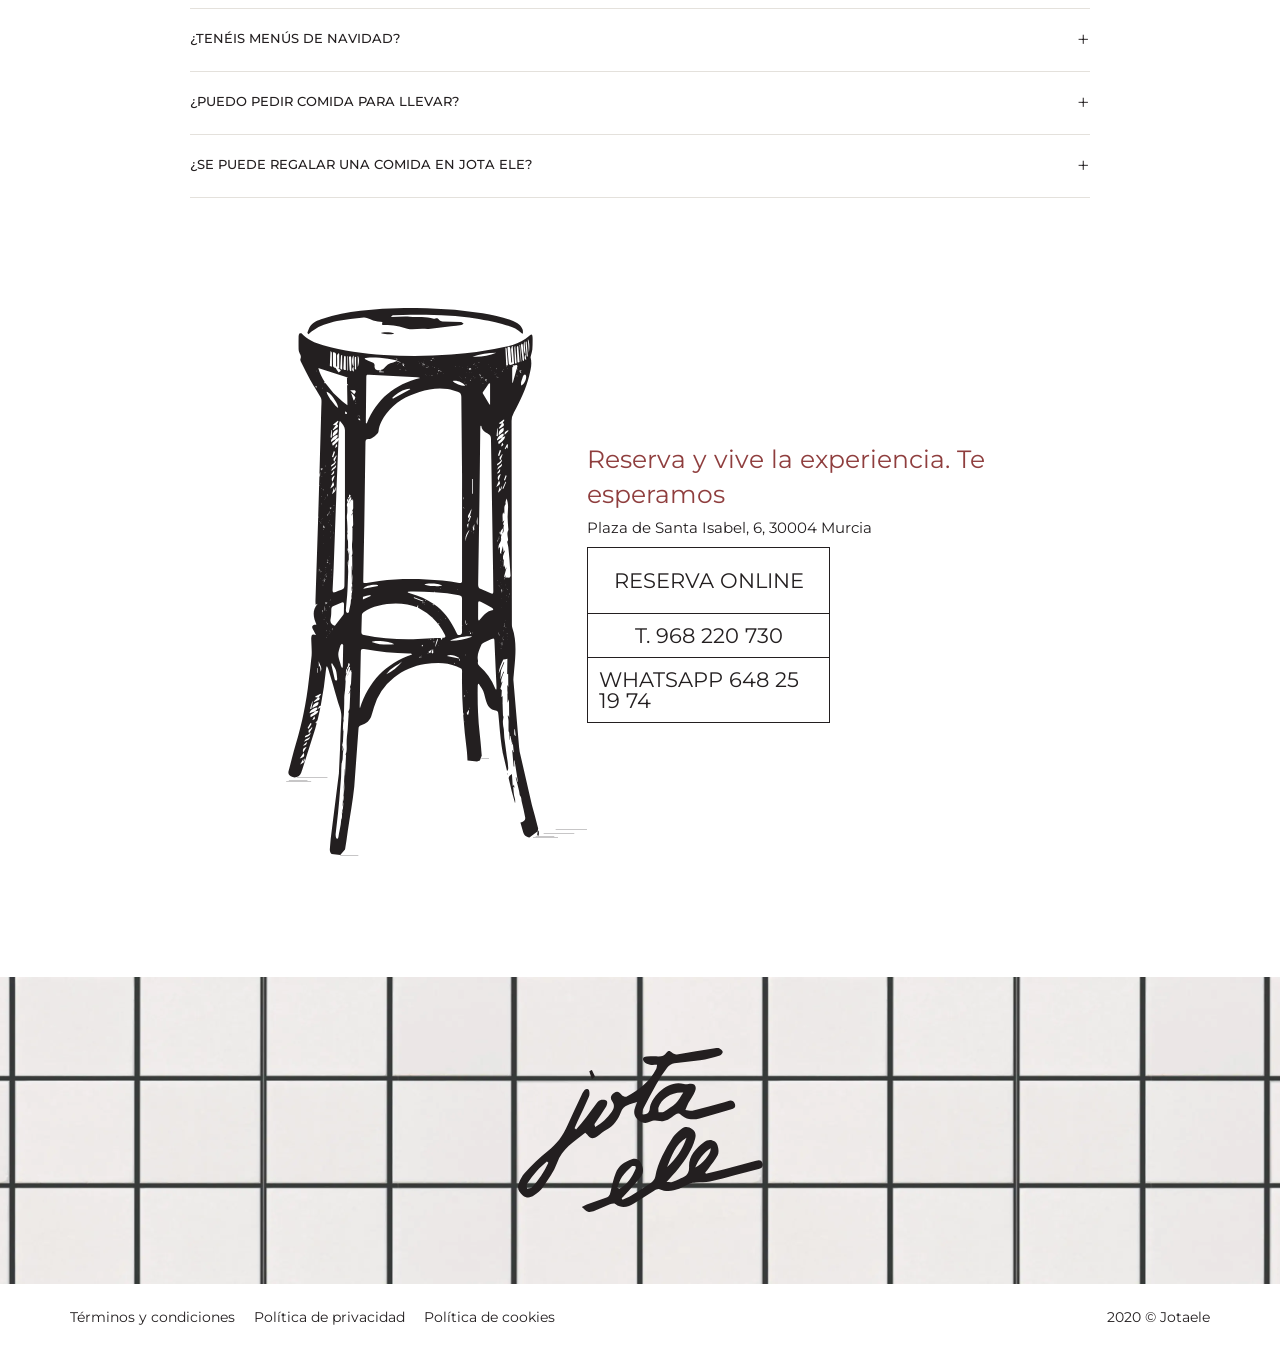
==== commit 911f884b: "Vídeos mudos en bucle y más ligeros por la web (carta, homes, Navidad, regalo); fuera /recetas/; mej" ====
--- a/index.html
+++ b/index.html
@@ -190,85 +190,90 @@
         max-width: 70ch;
         padding: 0 0 22px;
       }
-      .vs[data-astro-cid-uaesi2m5] {
-        margin: 0 auto 110px;
-      }
-      .vs-head[data-astro-cid-uaesi2m5] {
-        justify-content: space-between;
-        align-items: baseline;
-        gap: 16px;
-        width: min(1200px, 100% - 40px);
-        margin: 0 auto 22px;
-        display: flex;
-      }
-      .vs-head[data-astro-cid-uaesi2m5] h2[data-astro-cid-uaesi2m5] {
-        font: 300 clamp(30px, 4vw, 48px) / 1.1 var(--font);
-        color: var(--black);
-      }
-      .vs-a[data-astro-cid-uaesi2m5] .vs-head[data-astro-cid-uaesi2m5] h2[data-astro-cid-uaesi2m5] {
-        text-transform: uppercase;
-        font-size: 32px;
-        font-weight: 500;
-      }
-      .vs-all[data-astro-cid-uaesi2m5] {
-        font: 500 15px var(--font);
-        color: var(--black);
-        white-space: nowrap;
-        border-bottom: 1px solid;
-        padding-bottom: 2px;
-      }
-      .vs-row[data-astro-cid-uaesi2m5] {
-        scroll-snap-type: x mandatory;
-        scrollbar-width: thin;
-        gap: 14px;
-        padding: 0 max(20px, 50% - 600px) 8px;
-        scroll-padding-inline: max(20px, 50% - 600px);
-        display: flex;
-        overflow-x: auto;
-      }
-      .vs-item[data-astro-cid-uaesi2m5] {
-        scroll-snap-align: start;
-        flex: 0 0 clamp(200px, 22vw, 270px);
-        margin: 0;
-      }
-      .vs-frame[data-astro-cid-uaesi2m5] {
-        aspect-ratio: 9/16;
-        background: #111;
-        overflow: hidden;
-      }
-      .vs-frame[data-astro-cid-uaesi2m5] video[data-astro-cid-uaesi2m5] {
+      .av[data-astro-cid-agptqd4c] {
         object-fit: cover;
+        pointer-events: none;
+        background: #e9e6e1;
         width: 100%;
         height: 100%;
         display: block;
       }
-      figcaption[data-astro-cid-uaesi2m5] {
-        font-family: var(--font);
-        padding-top: 12px;
-      }
-      figcaption[data-astro-cid-uaesi2m5] strong[data-astro-cid-uaesi2m5] {
-        font: 500 15px/1.3 var(--font);
+      .vm[data-astro-cid-ldnoeruj] {
+        margin: 0 0 8px;
+      }
+      .vm-title[data-astro-cid-ldnoeruj] {
+        width: min(1200px, 100% - 40px);
+        font: 300 clamp(26px, 3.4vw, 40px) / 1.1 var(--font);
         color: var(--black);
+        margin: 0 auto 16px;
+      }
+      .vm-a[data-astro-cid-ldnoeruj] .vm-title[data-astro-cid-ldnoeruj] {
+        text-transform: uppercase;
+        font-size: 22px;
+        font-weight: 500;
+      }
+      .vm-viewport[data-astro-cid-ldnoeruj] {
+        overflow: hidden;
+      }
+      .vm-track[data-astro-cid-ldnoeruj] {
+        width: max-content;
+        animation: 70s linear infinite vm-pasar;
+        display: flex;
+      }
+      .vm-viewport[data-astro-cid-ldnoeruj]:hover .vm-track[data-astro-cid-ldnoeruj] {
+        animation-play-state: paused;
+      }
+      .vm-set[data-astro-cid-ldnoeruj] {
+        gap: 10px;
+        margin: 0;
+        padding: 0 10px 0 0;
+        list-style: none;
+        display: flex;
+      }
+      .vm-item[data-astro-cid-ldnoeruj] {
+        flex: none;
+        width: 132px;
+      }
+      .vm-frame[data-astro-cid-ldnoeruj] {
+        aspect-ratio: 9/16;
+        background: #e9e6e1;
+        overflow: hidden;
+      }
+      .vm-cap[data-astro-cid-ldnoeruj] {
+        font: 500 11px/1.3 var(--font);
+        color: #4a4643;
+        padding-top: 6px;
         display: block;
       }
-      .vs-a[data-astro-cid-uaesi2m5] figcaption[data-astro-cid-uaesi2m5] strong[data-astro-cid-uaesi2m5] {
+      .vm-a[data-astro-cid-ldnoeruj] .vm-cap[data-astro-cid-ldnoeruj] {
         text-transform: uppercase;
-        font-size: 13px;
-      }
-      figcaption[data-astro-cid-uaesi2m5] span[data-astro-cid-uaesi2m5] {
-        font: 400 13px/1.4 var(--font);
-        color: #6b6764;
-        margin-top: 3px;
-        display: block;
-      }
-      @media (width<=640px) {
-        .vs-head[data-astro-cid-uaesi2m5] {
-          flex-direction: column;
-          align-items: flex-start;
-          gap: 8px;
+        letter-spacing: 0.03em;
+      }
+      .vm-menu[data-astro-cid-ldnoeruj] .vm-item[data-astro-cid-ldnoeruj] {
+        width: 104px;
+      }
+      @media (width>=900px) {
+        .vm-item[data-astro-cid-ldnoeruj] {
+          width: 168px;
         }
-        .vs-item[data-astro-cid-uaesi2m5] {
-          flex-basis: 62vw;
+        .vm-menu[data-astro-cid-ldnoeruj] .vm-item[data-astro-cid-ldnoeruj] {
+          width: 118px;
+        }
+      }
+      @keyframes vm-pasar {
+        0% {
+          transform: translate(0);
+        }
+        to {
+          transform: translate(-50%);
+        }
+      }
+      @media (prefers-reduced-motion: reduce) {
+        .vm-track[data-astro-cid-ldnoeruj] {
+          animation: none;
+        }
+        .vm-viewport[data-astro-cid-ldnoeruj] {
+          overflow-x: auto;
         }
       }
     </style>
@@ -327,6 +332,7 @@
               src="/img/restaurante_jotaele_plato_17.webp"
               alt="Plato de Jota Ele 1"
               loading="eager"
+              fetchpriority="high"
               decoding="async"
             />
             <img
@@ -495,14 +501,14 @@
           <img class="ico ico-aceitunas" src="/img/aceitunas.svg" alt="" loading="lazy" />
         </div>
         <p class="calidad-note">
-          <span>*Según la Guía Repsol 2020. Ver reseña</span>
+          <span>*Según la Guía Repsol 2020.</span>
           <a
             class="btn btn-sm"
             href="https://www.guiarepsol.com/es/fichas/restaurante/jota-ele-40497/"
             target="_blank"
             rel="noopener"
           >
-            Aquí
+            Ver reseña
           </a>
         </p>
       </section>
@@ -609,162 +615,322 @@
       </section>
       <!-- Recetas en vídeo (Polimake) -->
       <div class="vs-gap">
-        <section class="vs vs-a" aria-labelledby="vs-title" data-astro-cid-uaesi2m5>
-          <div class="vs-head" data-astro-cid-uaesi2m5>
-            <h2 id="vs-title" data-astro-cid-uaesi2m5>De nuestra cocina</h2>
-            <a class="vs-all" href="/recetas/" data-astro-cid-uaesi2m5>
-              Ver todas las recetas
-              <span aria-hidden="true" data-astro-cid-uaesi2m5>→</span>
-            </a>
-          </div>
-          <div class="vs-row" data-astro-cid-uaesi2m5>
-            <figure class="vs-item" data-astro-cid-uaesi2m5>
-              <div class="vs-frame" data-astro-cid-uaesi2m5>
-                <video
-                  src="/videos/canelon-de-aguacate.mp4"
-                  poster="/videos/canelon-de-aguacate.jpg"
-                  preload="none"
-                  playsinline
-                  controls
-                  aria-label="Canelón de aguacate: Relleno de atún rojo"
-                  data-astro-cid-uaesi2m5
-                ></video>
-              </div>
-              <figcaption data-astro-cid-uaesi2m5>
-                <strong data-astro-cid-uaesi2m5>Canelón de aguacate</strong>
-                <span data-astro-cid-uaesi2m5>Relleno de atún rojo</span>
-              </figcaption>
-            </figure>
-            <figure class="vs-item" data-astro-cid-uaesi2m5>
-              <div class="vs-frame" data-astro-cid-uaesi2m5>
-                <video
-                  src="/videos/para-empezar.mp4"
-                  poster="/videos/para-empezar.jpg"
-                  preload="none"
-                  playsinline
-                  controls
-                  aria-label="Para empezar: Tomate, tartar de atún y el crujiente"
-                  data-astro-cid-uaesi2m5
-                ></video>
-              </div>
-              <figcaption data-astro-cid-uaesi2m5>
-                <strong data-astro-cid-uaesi2m5>Para empezar</strong>
-                <span data-astro-cid-uaesi2m5>Tomate, tartar de atún y el crujiente</span>
-              </figcaption>
-            </figure>
-            <figure class="vs-item" data-astro-cid-uaesi2m5>
-              <div class="vs-frame" data-astro-cid-uaesi2m5>
-                <video
-                  src="/videos/entrecot.mp4"
-                  poster="/videos/entrecot.jpg"
-                  preload="none"
-                  playsinline
-                  controls
-                  aria-label="Entrecot: Por fuera hecho, por dentro rosa"
-                  data-astro-cid-uaesi2m5
-                ></video>
-              </div>
-              <figcaption data-astro-cid-uaesi2m5>
-                <strong data-astro-cid-uaesi2m5>Entrecot</strong>
-                <span data-astro-cid-uaesi2m5>Por fuera hecho, por dentro rosa</span>
-              </figcaption>
-            </figure>
-            <figure class="vs-item" data-astro-cid-uaesi2m5>
-              <div class="vs-frame" data-astro-cid-uaesi2m5>
-                <video
-                  src="/videos/de-la-sarten.mp4"
-                  poster="/videos/de-la-sarten.jpg"
-                  preload="none"
-                  playsinline
-                  controls
-                  aria-label="De la sartén: Croquetas, buñuelos y chipirones"
-                  data-astro-cid-uaesi2m5
-                ></video>
-              </div>
-              <figcaption data-astro-cid-uaesi2m5>
-                <strong data-astro-cid-uaesi2m5>De la sartén</strong>
-                <span data-astro-cid-uaesi2m5>Croquetas, buñuelos y chipirones</span>
-              </figcaption>
-            </figure>
-            <figure class="vs-item" data-astro-cid-uaesi2m5>
-              <div class="vs-frame" data-astro-cid-uaesi2m5>
-                <video
-                  src="/videos/mini-hamburguesa.mp4"
-                  poster="/videos/mini-hamburguesa.jpg"
-                  preload="none"
-                  playsinline
-                  controls
-                  aria-label="Mini hamburguesa: Pan brioche y cebolla confitada"
-                  data-astro-cid-uaesi2m5
-                ></video>
-              </div>
-              <figcaption data-astro-cid-uaesi2m5>
-                <strong data-astro-cid-uaesi2m5>Mini hamburguesa</strong>
-                <span data-astro-cid-uaesi2m5>Pan brioche y cebolla confitada</span>
-              </figcaption>
-            </figure>
-            <figure class="vs-item" data-astro-cid-uaesi2m5>
-              <div class="vs-frame" data-astro-cid-uaesi2m5>
-                <video
-                  src="/videos/de-cuchara-y-horno.mp4"
-                  poster="/videos/de-cuchara-y-horno.jpg"
-                  preload="none"
-                  playsinline
-                  controls
-                  aria-label="De cuchara y horno: Cochinillo y canelón"
-                  data-astro-cid-uaesi2m5
-                ></video>
-              </div>
-              <figcaption data-astro-cid-uaesi2m5>
-                <strong data-astro-cid-uaesi2m5>De cuchara y horno</strong>
-                <span data-astro-cid-uaesi2m5>Cochinillo y canelón</span>
-              </figcaption>
-            </figure>
-            <figure class="vs-item" data-astro-cid-uaesi2m5>
-              <div class="vs-frame" data-astro-cid-uaesi2m5>
-                <video
-                  src="/videos/la-guarnicion.mp4"
-                  poster="/videos/la-guarnicion.jpg"
-                  preload="none"
-                  playsinline
-                  controls
-                  aria-label="La guarnición: También se pela a mano"
-                  data-astro-cid-uaesi2m5
-                ></video>
-              </div>
-              <figcaption data-astro-cid-uaesi2m5>
-                <strong data-astro-cid-uaesi2m5>La guarnición</strong>
-                <span data-astro-cid-uaesi2m5>También se pela a mano</span>
-              </figcaption>
-            </figure>
-            <figure class="vs-item" data-astro-cid-uaesi2m5>
-              <div class="vs-frame" data-astro-cid-uaesi2m5>
-                <video
-                  src="/videos/espinacas-a-la-catalana.mp4"
-                  poster="/videos/espinacas-a-la-catalana.jpg"
-                  preload="none"
-                  playsinline
-                  controls
-                  aria-label="Espinacas a la catalana: Cebolla, pasas y espinacas"
-                  data-astro-cid-uaesi2m5
-                ></video>
-              </div>
-              <figcaption data-astro-cid-uaesi2m5>
-                <strong data-astro-cid-uaesi2m5>Espinacas a la catalana</strong>
-                <span data-astro-cid-uaesi2m5>Cebolla, pasas y espinacas</span>
-              </figcaption>
-            </figure>
+        <section class="vm vm-a" aria-label="De nuestra cocina" data-astro-cid-ldnoeruj>
+          <h2 class="vm-title" data-astro-cid-ldnoeruj>De nuestra cocina</h2>
+          <div class="vm-viewport" data-astro-cid-ldnoeruj>
+            <div class="vm-track" data-astro-cid-ldnoeruj>
+              <ul class="vm-set" data-astro-cid-ldnoeruj>
+                <li class="vm-item" data-astro-cid-ldnoeruj>
+                  <div class="vm-frame" data-astro-cid-ldnoeruj>
+                    <video
+                      class="av"
+                      data-src="/videos/canelon-de-aguacate-s.mp4"
+                      poster="/videos/canelon-de-aguacate.jpg"
+                      muted
+                      loop
+                      playsinline
+                      preload="none"
+                      disablepictureinpicture
+                      disableremoteplayback
+                      aria-label="Canelón de aguacate: Relleno de atún rojo"
+                      title="Canelón de aguacate: Relleno de atún rojo"
+                      data-astro-cid-agptqd4c
+                    ></video>
+                    <script type="module">
+                      var e = window.matchMedia(`(prefers-reduced-motion: reduce)`).matches,
+                        t = new IntersectionObserver(
+                          (e) => {
+                            for (let t of e) {
+                              let e = t.target;
+                              t.isIntersecting
+                                ? (!e.src && e.dataset.src && (e.src = e.dataset.src),
+                                  (e.muted = !0),
+                                  e.play().catch(() => {}))
+                                : e.paused || e.pause();
+                            }
+                          },
+                          { rootMargin: `150px 0px`, threshold: 0.15 },
+                        );
+                      e || document.querySelectorAll(`video.av`).forEach((e) => t.observe(e));
+                    </script>
+                  </div>
+                </li>
+                <li class="vm-item" data-astro-cid-ldnoeruj>
+                  <div class="vm-frame" data-astro-cid-ldnoeruj>
+                    <video
+                      class="av"
+                      data-src="/videos/para-empezar-s.mp4"
+                      poster="/videos/para-empezar.jpg"
+                      muted
+                      loop
+                      playsinline
+                      preload="none"
+                      disablepictureinpicture
+                      disableremoteplayback
+                      aria-label="Para empezar: Tomate, tartar de atún y el crujiente"
+                      title="Para empezar: Tomate, tartar de atún y el crujiente"
+                      data-astro-cid-agptqd4c
+                    ></video>
+                  </div>
+                </li>
+                <li class="vm-item" data-astro-cid-ldnoeruj>
+                  <div class="vm-frame" data-astro-cid-ldnoeruj>
+                    <video
+                      class="av"
+                      data-src="/videos/entrecot-s.mp4"
+                      poster="/videos/entrecot.jpg"
+                      muted
+                      loop
+                      playsinline
+                      preload="none"
+                      disablepictureinpicture
+                      disableremoteplayback
+                      aria-label="Entrecot: Por fuera hecho, por dentro rosa"
+                      title="Entrecot: Por fuera hecho, por dentro rosa"
+                      data-astro-cid-agptqd4c
+                    ></video>
+                  </div>
+                </li>
+                <li class="vm-item" data-astro-cid-ldnoeruj>
+                  <div class="vm-frame" data-astro-cid-ldnoeruj>
+                    <video
+                      class="av"
+                      data-src="/videos/de-la-sarten-s.mp4"
+                      poster="/videos/de-la-sarten.jpg"
+                      muted
+                      loop
+                      playsinline
+                      preload="none"
+                      disablepictureinpicture
+                      disableremoteplayback
+                      aria-label="De la sartén: Croquetas, buñuelos y chipirones"
+                      title="De la sartén: Croquetas, buñuelos y chipirones"
+                      data-astro-cid-agptqd4c
+                    ></video>
+                  </div>
+                </li>
+                <li class="vm-item" data-astro-cid-ldnoeruj>
+                  <div class="vm-frame" data-astro-cid-ldnoeruj>
+                    <video
+                      class="av"
+                      data-src="/videos/mini-hamburguesa-s.mp4"
+                      poster="/videos/mini-hamburguesa.jpg"
+                      muted
+                      loop
+                      playsinline
+                      preload="none"
+                      disablepictureinpicture
+                      disableremoteplayback
+                      aria-label="Mini hamburguesa: Pan brioche y cebolla confitada"
+                      title="Mini hamburguesa: Pan brioche y cebolla confitada"
+                      data-astro-cid-agptqd4c
+                    ></video>
+                  </div>
+                </li>
+                <li class="vm-item" data-astro-cid-ldnoeruj>
+                  <div class="vm-frame" data-astro-cid-ldnoeruj>
+                    <video
+                      class="av"
+                      data-src="/videos/de-cuchara-y-horno-s.mp4"
+                      poster="/videos/de-cuchara-y-horno.jpg"
+                      muted
+                      loop
+                      playsinline
+                      preload="none"
+                      disablepictureinpicture
+                      disableremoteplayback
+                      aria-label="De cuchara y horno: Cochinillo y canelón"
+                      title="De cuchara y horno: Cochinillo y canelón"
+                      data-astro-cid-agptqd4c
+                    ></video>
+                  </div>
+                </li>
+                <li class="vm-item" data-astro-cid-ldnoeruj>
+                  <div class="vm-frame" data-astro-cid-ldnoeruj>
+                    <video
+                      class="av"
+                      data-src="/videos/la-guarnicion-s.mp4"
+                      poster="/videos/la-guarnicion.jpg"
+                      muted
+                      loop
+                      playsinline
+                      preload="none"
+                      disablepictureinpicture
+                      disableremoteplayback
+                      aria-label="La guarnición: También se pela a mano"
+                      title="La guarnición: También se pela a mano"
+                      data-astro-cid-agptqd4c
+                    ></video>
+                  </div>
+                </li>
+                <li class="vm-item" data-astro-cid-ldnoeruj>
+                  <div class="vm-frame" data-astro-cid-ldnoeruj>
+                    <video
+                      class="av"
+                      data-src="/videos/espinacas-a-la-catalana-s.mp4"
+                      poster="/videos/espinacas-a-la-catalana.jpg"
+                      muted
+                      loop
+                      playsinline
+                      preload="none"
+                      disablepictureinpicture
+                      disableremoteplayback
+                      aria-label="Espinacas a la catalana: Cebolla, pasas y espinacas"
+                      title="Espinacas a la catalana: Cebolla, pasas y espinacas"
+                      data-astro-cid-agptqd4c
+                    ></video>
+                  </div>
+                </li>
+              </ul>
+              <ul class="vm-set" aria-hidden="true" data-astro-cid-ldnoeruj>
+                <li class="vm-item" data-astro-cid-ldnoeruj>
+                  <div class="vm-frame" data-astro-cid-ldnoeruj>
+                    <video
+                      class="av"
+                      data-src="/videos/canelon-de-aguacate-s.mp4"
+                      poster="/videos/canelon-de-aguacate.jpg"
+                      muted
+                      loop
+                      playsinline
+                      preload="none"
+                      disablepictureinpicture
+                      disableremoteplayback
+                      aria-label="Canelón de aguacate: Relleno de atún rojo"
+                      title="Canelón de aguacate: Relleno de atún rojo"
+                      data-astro-cid-agptqd4c
+                    ></video>
+                  </div>
+                </li>
+                <li class="vm-item" data-astro-cid-ldnoeruj>
+                  <div class="vm-frame" data-astro-cid-ldnoeruj>
+                    <video
+                      class="av"
+                      data-src="/videos/para-empezar-s.mp4"
+                      poster="/videos/para-empezar.jpg"
+                      muted
+                      loop
+                      playsinline
+                      preload="none"
+                      disablepictureinpicture
+                      disableremoteplayback
+                      aria-label="Para empezar: Tomate, tartar de atún y el crujiente"
+                      title="Para empezar: Tomate, tartar de atún y el crujiente"
+                      data-astro-cid-agptqd4c
+                    ></video>
+                  </div>
+                </li>
+                <li class="vm-item" data-astro-cid-ldnoeruj>
+                  <div class="vm-frame" data-astro-cid-ldnoeruj>
+                    <video
+                      class="av"
+                      data-src="/videos/entrecot-s.mp4"
+                      poster="/videos/entrecot.jpg"
+                      muted
+                      loop
+                      playsinline
+                      preload="none"
+                      disablepictureinpicture
+                      disableremoteplayback
+                      aria-label="Entrecot: Por fuera hecho, por dentro rosa"
+                      title="Entrecot: Por fuera hecho, por dentro rosa"
+                      data-astro-cid-agptqd4c
+                    ></video>
+                  </div>
+                </li>
+                <li class="vm-item" data-astro-cid-ldnoeruj>
+                  <div class="vm-frame" data-astro-cid-ldnoeruj>
+                    <video
+                      class="av"
+                      data-src="/videos/de-la-sarten-s.mp4"
+                      poster="/videos/de-la-sarten.jpg"
+                      muted
+                      loop
+                      playsinline
+                      preload="none"
+                      disablepictureinpicture
+                      disableremoteplayback
+                      aria-label="De la sartén: Croquetas, buñuelos y chipirones"
+                      title="De la sartén: Croquetas, buñuelos y chipirones"
+                      data-astro-cid-agptqd4c
+                    ></video>
+                  </div>
+                </li>
+                <li class="vm-item" data-astro-cid-ldnoeruj>
+                  <div class="vm-frame" data-astro-cid-ldnoeruj>
+                    <video
+                      class="av"
+                      data-src="/videos/mini-hamburguesa-s.mp4"
+                      poster="/videos/mini-hamburguesa.jpg"
+                      muted
+                      loop
+                      playsinline
+                      preload="none"
+                      disablepictureinpicture
+                      disableremoteplayback
+                      aria-label="Mini hamburguesa: Pan brioche y cebolla confitada"
+                      title="Mini hamburguesa: Pan brioche y cebolla confitada"
+                      data-astro-cid-agptqd4c
+                    ></video>
+                  </div>
+                </li>
+                <li class="vm-item" data-astro-cid-ldnoeruj>
+                  <div class="vm-frame" data-astro-cid-ldnoeruj>
+                    <video
+                      class="av"
+                      data-src="/videos/de-cuchara-y-horno-s.mp4"
+                      poster="/videos/de-cuchara-y-horno.jpg"
+                      muted
+                      loop
+                      playsinline
+                      preload="none"
+                      disablepictureinpicture
+                      disableremoteplayback
+                      aria-label="De cuchara y horno: Cochinillo y canelón"
+                      title="De cuchara y horno: Cochinillo y canelón"
+                      data-astro-cid-agptqd4c
+                    ></video>
+                  </div>
+                </li>
+                <li class="vm-item" data-astro-cid-ldnoeruj>
+                  <div class="vm-frame" data-astro-cid-ldnoeruj>
+                    <video
+                      class="av"
+                      data-src="/videos/la-guarnicion-s.mp4"
+                      poster="/videos/la-guarnicion.jpg"
+                      muted
+                      loop
+                      playsinline
+                      preload="none"
+                      disablepictureinpicture
+                      disableremoteplayback
+                      aria-label="La guarnición: También se pela a mano"
+                      title="La guarnición: También se pela a mano"
+                      data-astro-cid-agptqd4c
+                    ></video>
+                  </div>
+                </li>
+                <li class="vm-item" data-astro-cid-ldnoeruj>
+                  <div class="vm-frame" data-astro-cid-ldnoeruj>
+                    <video
+                      class="av"
+                      data-src="/videos/espinacas-a-la-catalana-s.mp4"
+                      poster="/videos/espinacas-a-la-catalana.jpg"
+                      muted
+                      loop
+                      playsinline
+                      preload="none"
+                      disablepictureinpicture
+                      disableremoteplayback
+                      aria-label="Espinacas a la catalana: Cebolla, pasas y espinacas"
+                      title="Espinacas a la catalana: Cebolla, pasas y espinacas"
+                      data-astro-cid-agptqd4c
+                    ></video>
+                  </div>
+                </li>
+              </ul>
+            </div>
           </div>
         </section>
-        <script type="module">
-          document
-            .querySelectorAll(`.vs video`)
-            .forEach((e) =>
-              e.addEventListener(`play`, () =>
-                document.querySelectorAll(`.vs video`).forEach((t) => t !== e && t.pause()),
-              ),
-            );
-        </script>
       </div>
       <!-- Vinos -->
       <section class="vinos wrap">
--- a/css/estilos.css
+++ b/css/estilos.css
@@ -929,7 +929,7 @@
 }
 .mn-tabs a {
   font: 500 14px var(--font);
-  color: #8a8683;
+  color: #5f5b58;
   border-bottom: 2px solid #0000;
   flex: none;
   padding: 15px 0 13px;
@@ -1129,7 +1129,7 @@
 }
 .mn-crumbs {
   font: 400 12px var(--font);
-  color: #8a8683;
+  color: #5f5b58;
   padding-top: 6px;
 }
 .mn-crumbs a {
@@ -1199,13 +1199,13 @@
   grid-template-columns: 1.5fr 1fr 1fr;
 }
 .mn-btn-wa {
-  color: #1f8a4c;
-  border-color: #1f8a4c;
+  color: #1a7a43;
+  border-color: #1a7a43;
 }
 .mn-btn-wa-dark {
   color: #fff;
-  background: #1f8a4c;
-  border-color: #1f8a4c;
+  background: #1a7a43;
+  border-color: #1a7a43;
 }
 .wa-box {
   font: 400 15px/1.6 var(--font);
@@ -1218,7 +1218,7 @@
 }
 .wa-link {
   font: 500 15px var(--font);
-  color: #1f8a4c;
+  color: #1a7a43;
   border-bottom: 1px solid;
   margin-top: 18px;
   padding-bottom: 2px;
@@ -1232,6 +1232,16 @@
 }
 .theme-a .vs-gap + .vinos {
   margin-top: 0;
+}
+.sv {
+  aspect-ratio: 4/5;
+  background: #e9e6e1;
+  max-width: 420px;
+  margin: 22px 0 6px;
+  overflow: hidden;
+}
+.mn-videos {
+  margin: 2px -20px 10px;
 }
 .rb[data-astro-cid-vbnoxhe6] {
   z-index: 60;
@@ -1287,11 +1297,11 @@
 }
 .rb-wa[data-astro-cid-vbnoxhe6] {
   color: #fff;
-  background: #1f8a4c;
-  border-color: #1f8a4c;
+  background: #1a7a43;
+  border-color: #1a7a43;
 }
 .rb-wa[data-astro-cid-vbnoxhe6]:hover {
-  background: #18703d;
+  background: #145f34;
 }
 .rb-call[data-astro-cid-vbnoxhe6]:hover {
   color: #fff;
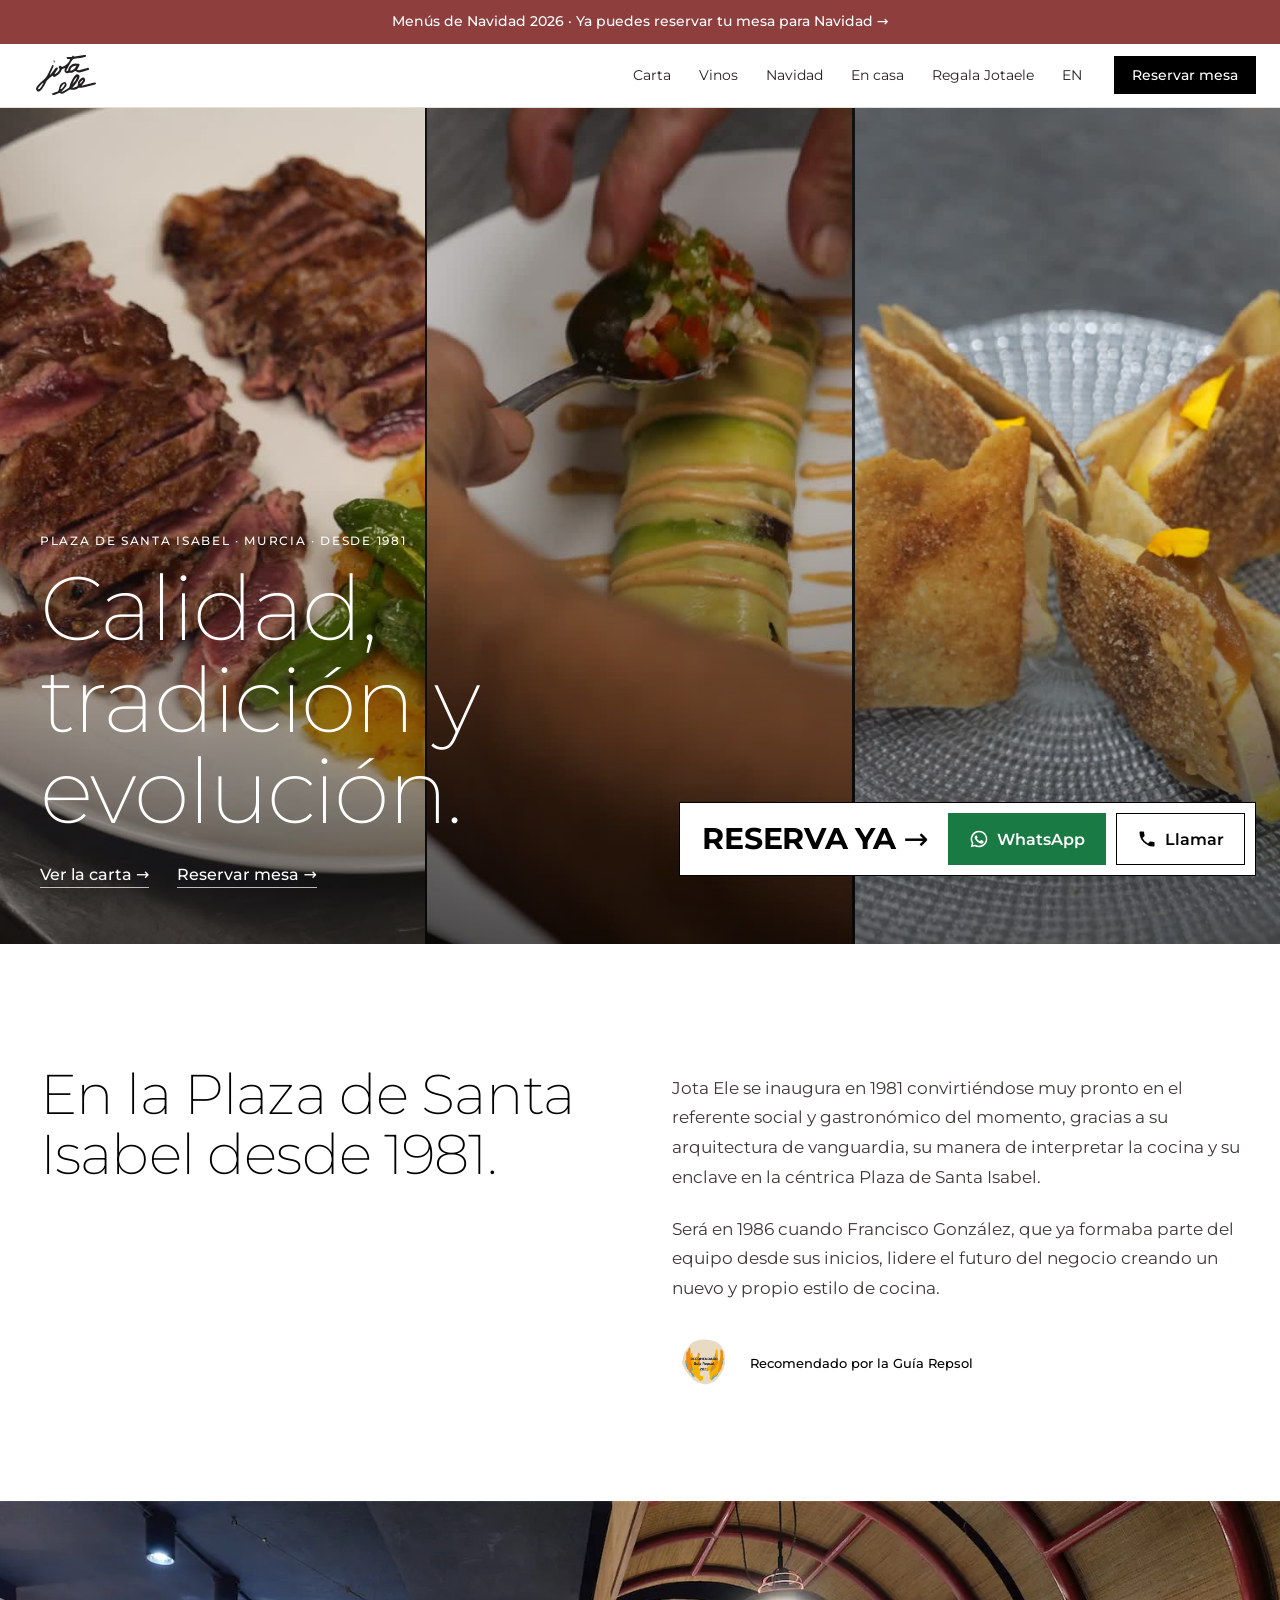
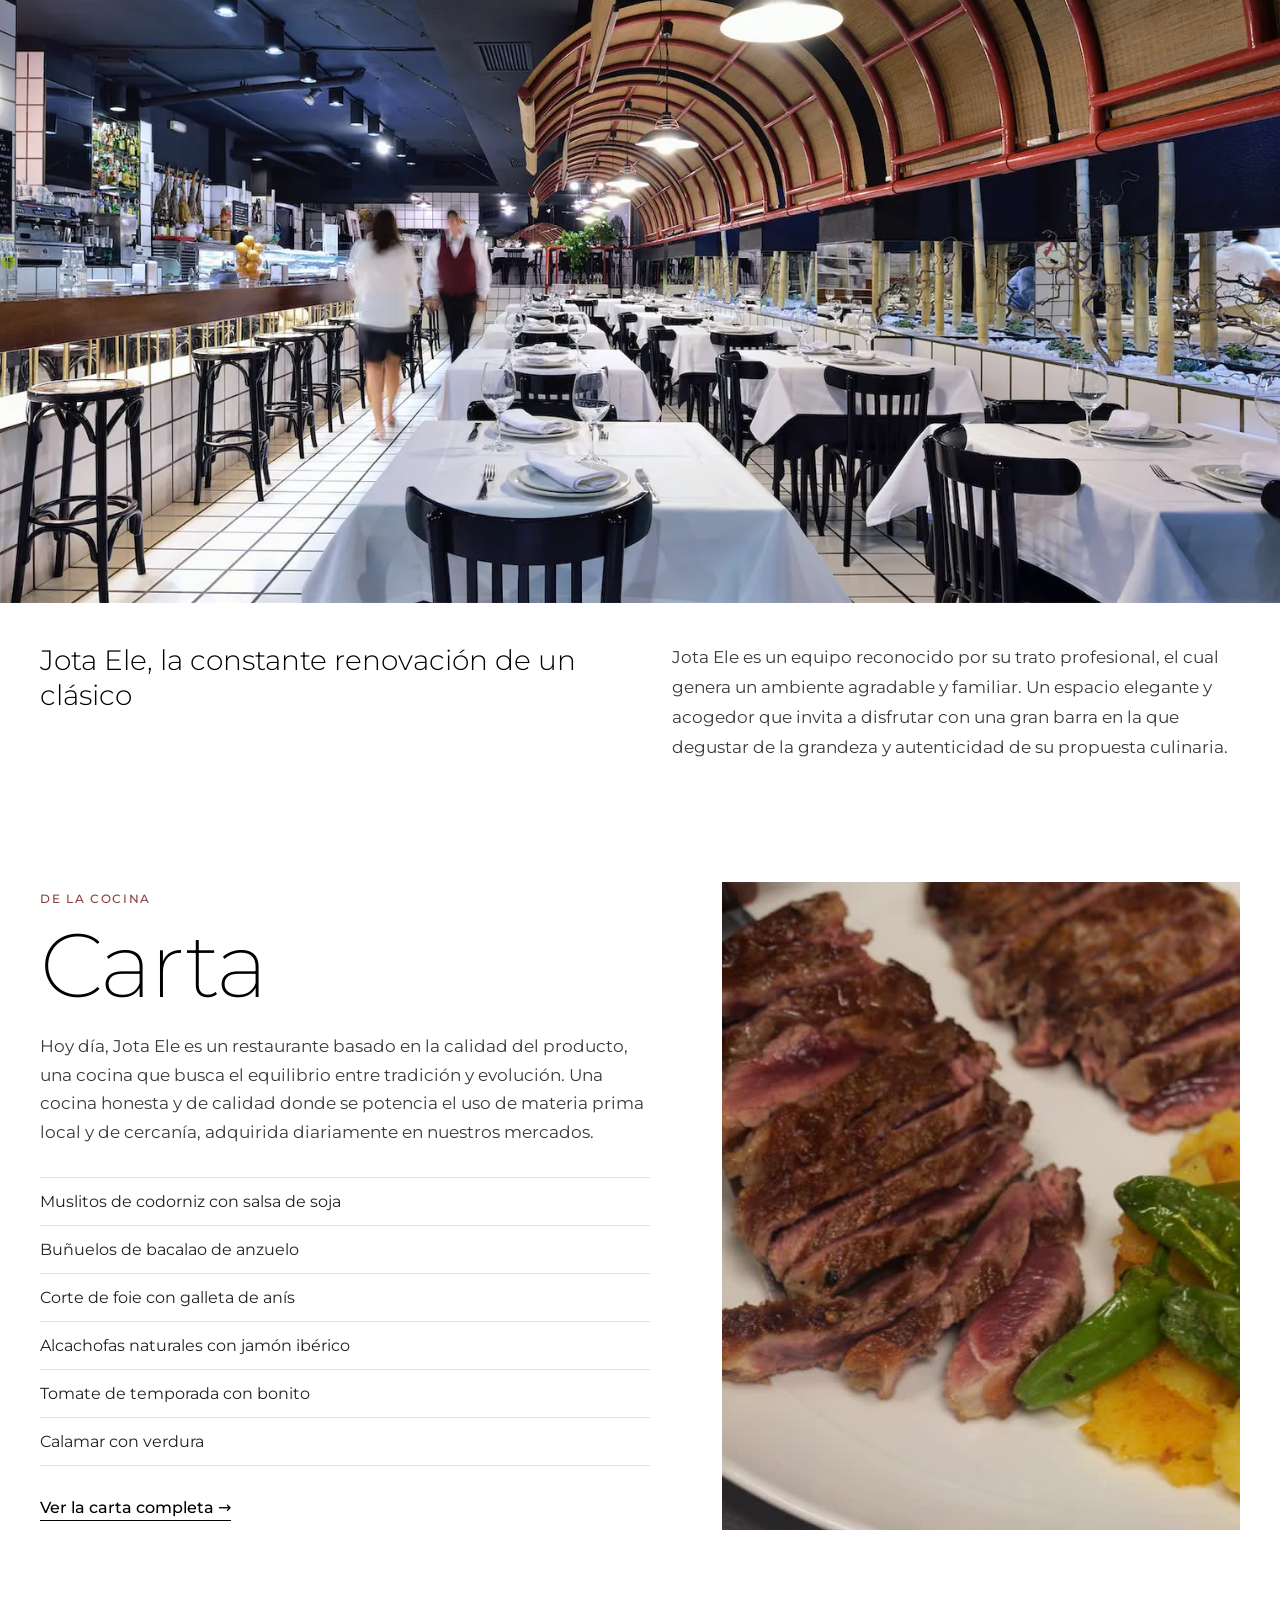
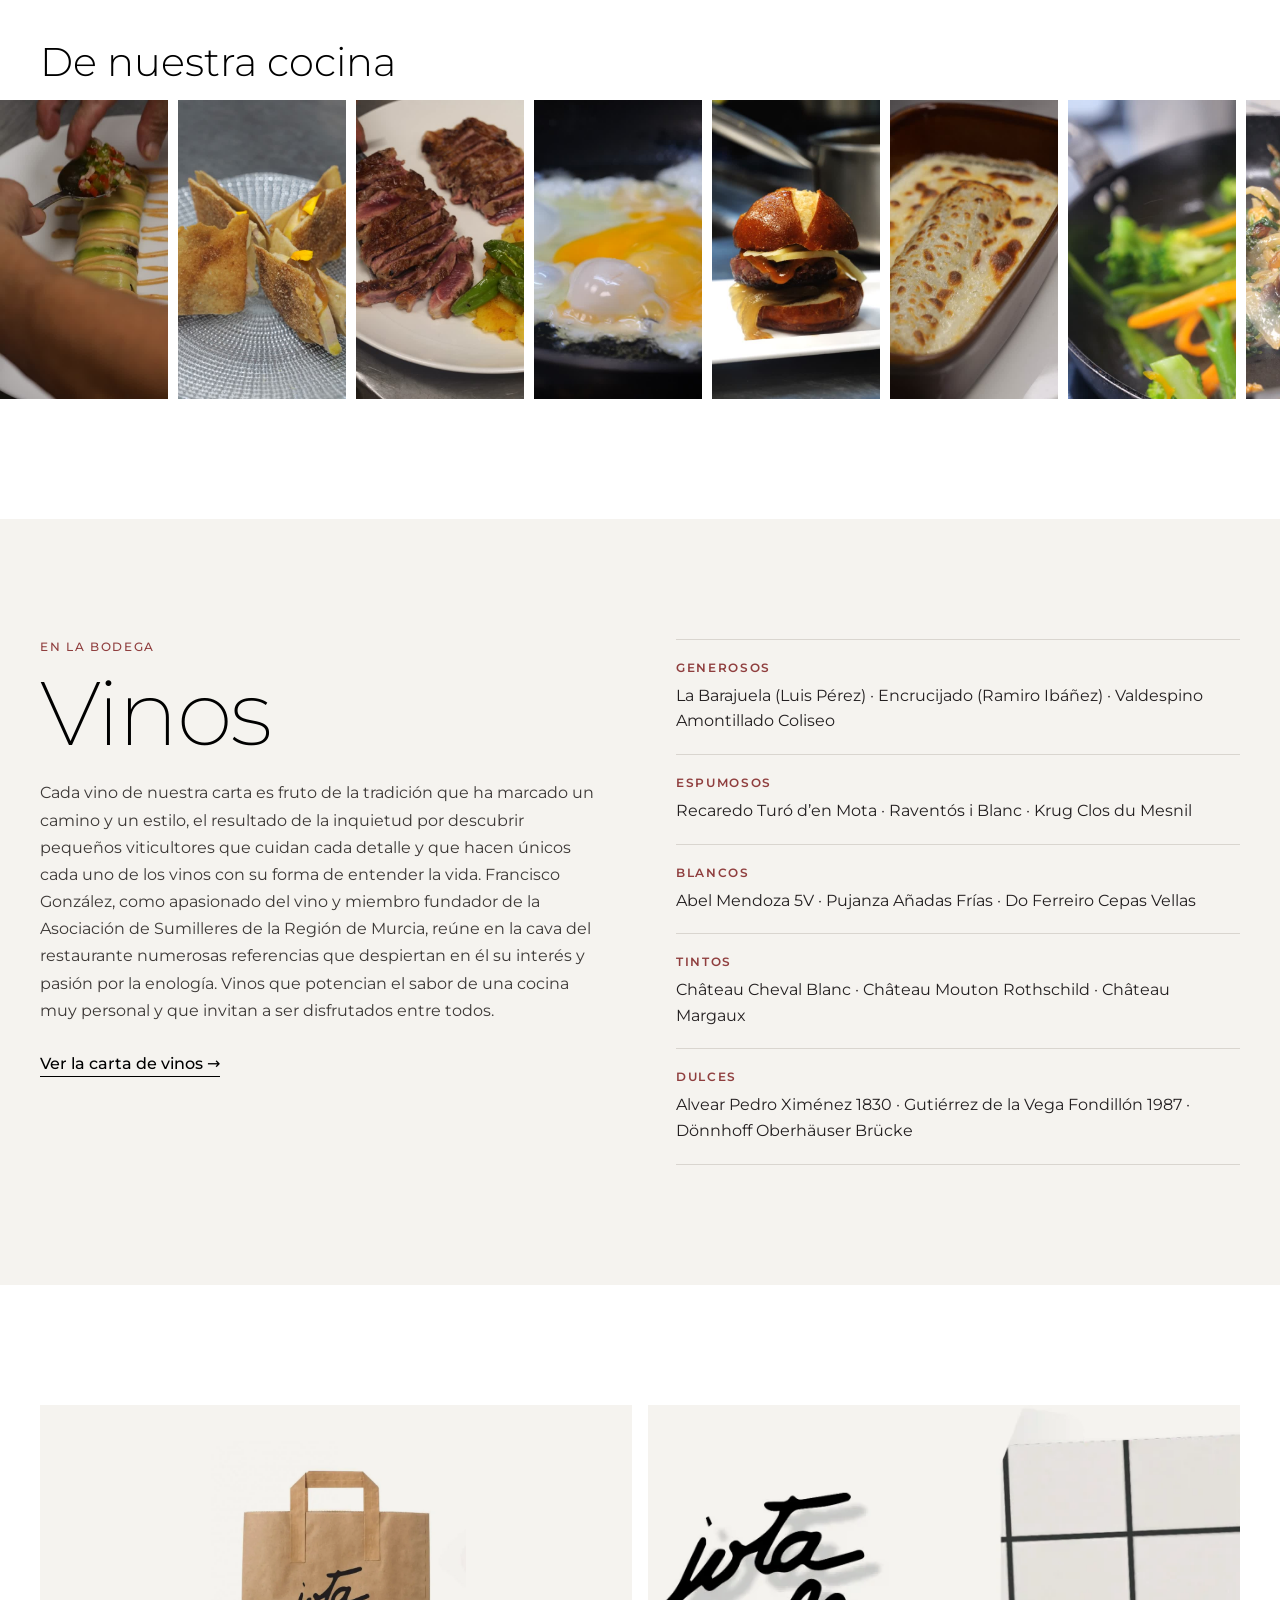
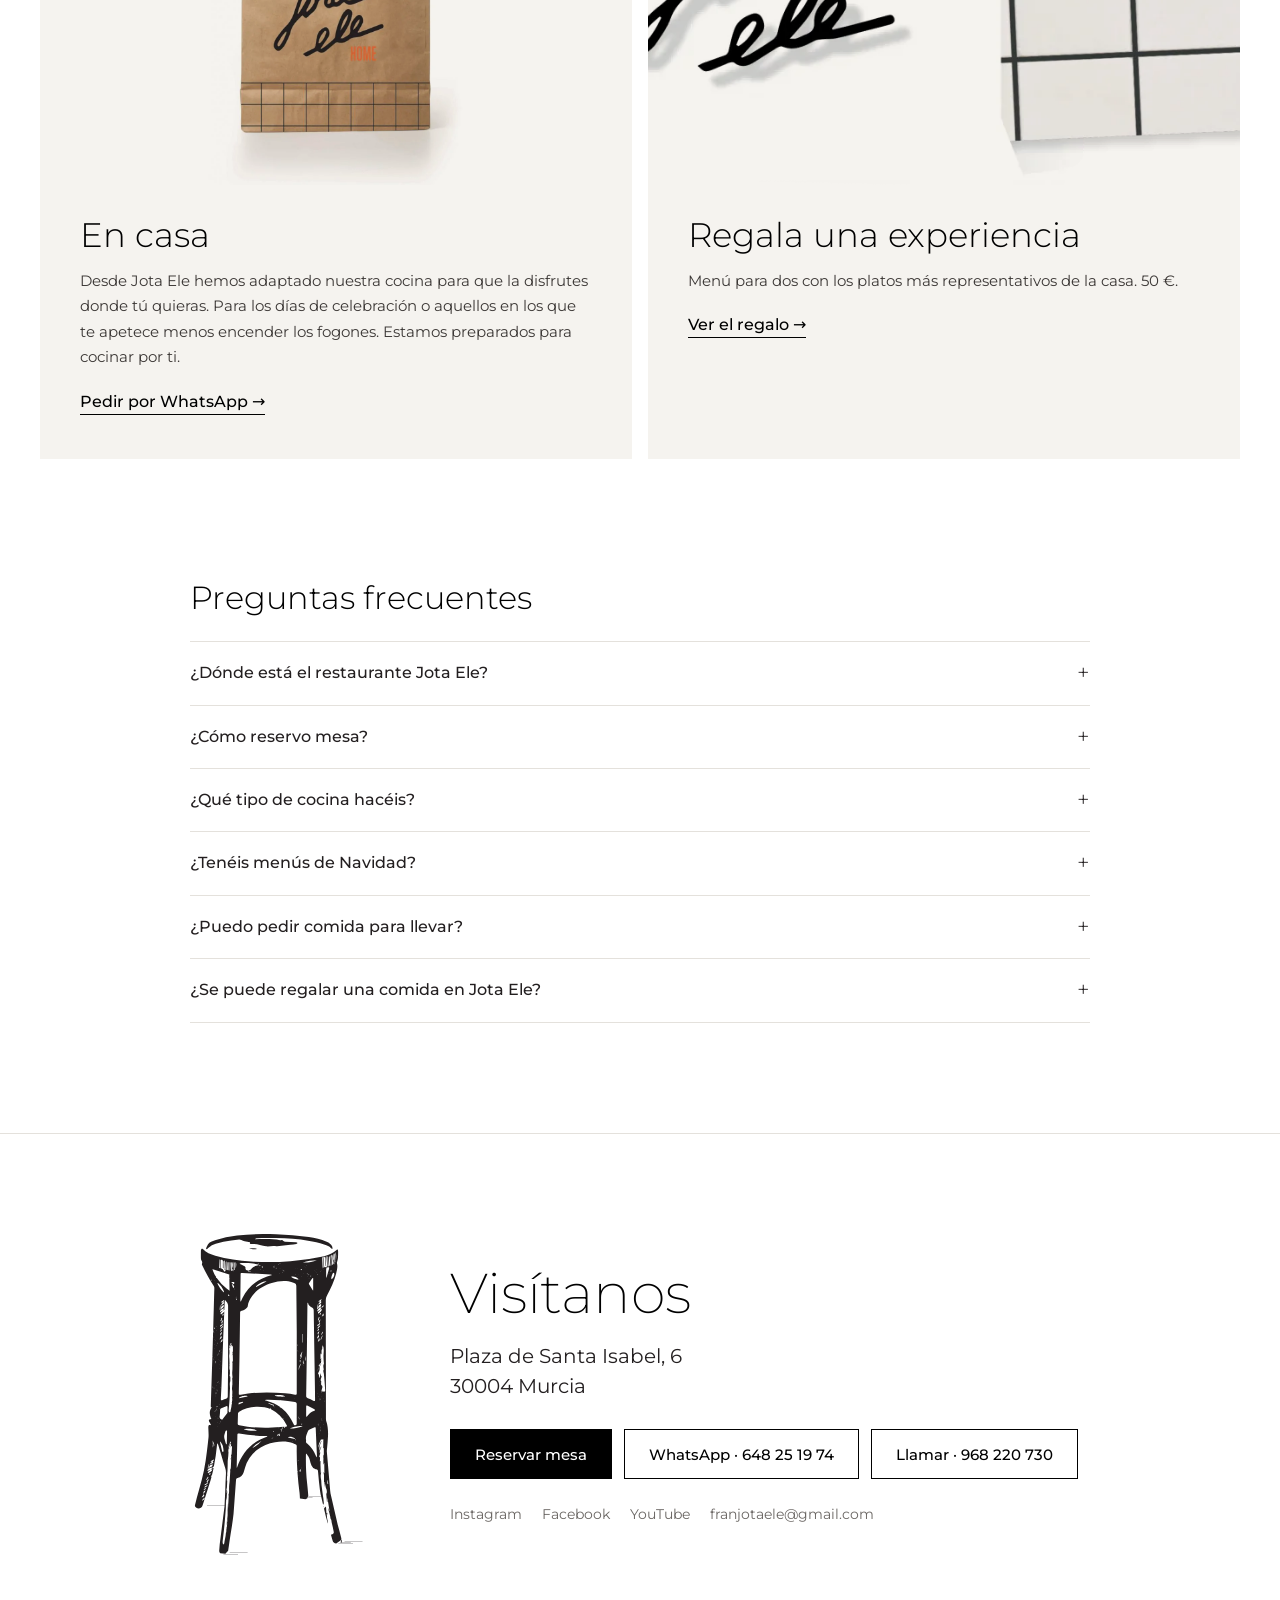
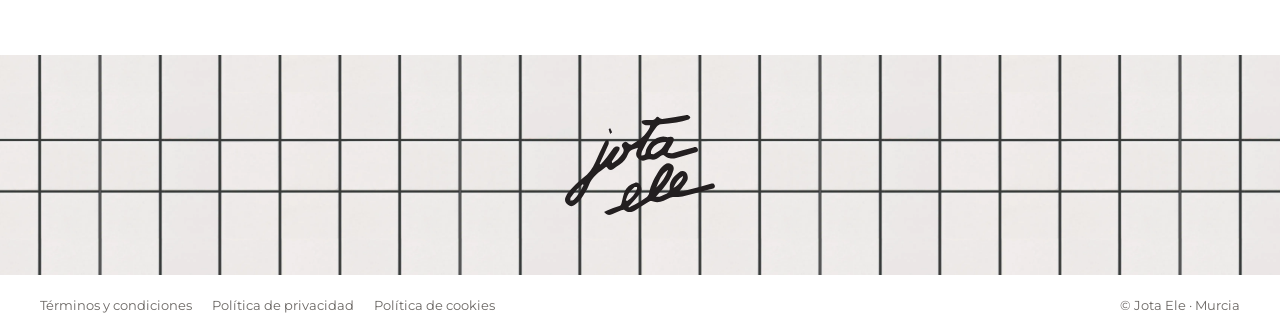
==== commit e541303f: "Una sola home (diseño moderno) con vídeos en la portada; legales con el mismo marco; fuera /b/" ====
--- a/index.html
+++ b/index.html
@@ -138,58 +138,8 @@
       }
     </script>
     <link rel="stylesheet" href="/css/estilos.css" />
+    <link rel="stylesheet" href="/css/home.css" />
     <style>
-      .faq[data-astro-cid-hemr5th4] {
-        width: min(900px, 100% - 40px);
-        margin: 0 auto 110px;
-      }
-      .faq[data-astro-cid-hemr5th4] h2[data-astro-cid-hemr5th4] {
-        font: 300 32px/1.2 var(--font);
-        color: var(--black);
-        margin-bottom: 24px;
-      }
-      .faq-a[data-astro-cid-hemr5th4] h2[data-astro-cid-hemr5th4] {
-        text-transform: uppercase;
-        font-weight: 500;
-      }
-      .faq-list[data-astro-cid-hemr5th4] {
-        border-top: 1px solid #e4e1dc;
-      }
-      details[data-astro-cid-hemr5th4] {
-        border-bottom: 1px solid #e4e1dc;
-      }
-      summary[data-astro-cid-hemr5th4] {
-        cursor: pointer;
-        font: 500 16px/1.4 var(--font);
-        color: var(--ink);
-        justify-content: space-between;
-        gap: 16px;
-        padding: 20px 0;
-        list-style: none;
-        display: flex;
-      }
-      summary[data-astro-cid-hemr5th4]::-webkit-details-marker {
-        display: none;
-      }
-      summary[data-astro-cid-hemr5th4]:after {
-        content: "+";
-        font-size: 22px;
-        font-weight: 300;
-        line-height: 1;
-      }
-      details[data-astro-cid-hemr5th4][open] summary[data-astro-cid-hemr5th4]:after {
-        content: "–";
-      }
-      .faq-a[data-astro-cid-hemr5th4] summary[data-astro-cid-hemr5th4] {
-        text-transform: uppercase;
-        font-size: 13px;
-      }
-      details[data-astro-cid-hemr5th4] p[data-astro-cid-hemr5th4] {
-        font: 400 15px/1.7 var(--font);
-        color: #3c3836;
-        max-width: 70ch;
-        padding: 0 0 22px;
-      }
       .av[data-astro-cid-agptqd4c] {
         object-fit: cover;
         pointer-events: none;
@@ -278,750 +228,569 @@
       }
     </style>
   </head>
-  <body class="theme-a">
-    <header class="site-header">
-      <div class="hdr">
-        <nav class="hdr-side hdr-left">
-          <a class="btn" href="/#take_away">En casa</a>
-          <a class="btn" href="/reservas/">Reservas</a>
-        </nav>
-        <a class="hdr-logo" href="/#slider_inicial" aria-label="Jota Ele">
-          <img src="/img/logo_jotaele.svg" alt="Jota Ele" width="237" height="76" />
-        </a>
-        <nav class="hdr-side hdr-right">
-          <button class="btn" type="button" data-open="regala">Regala Jotaele</button>
-          <a class="btn" href="/carta/">Carta</a>
-        </nav>
-        <a class="hdr-lang" href="/en/">ES/EN</a>
-        <button class="hdr-burger" type="button" aria-label="Menú" aria-expanded="false">
-          <span></span>
-          <span></span>
-          <span></span>
-        </button>
-      </div>
-      <nav class="hdr-mobile" hidden>
-        <a href="/#take_away">En casa</a>
-        <a href="/reservas/">Reservas</a>
-        <button type="button" data-open="regala">Regala Jotaele</button>
-        <a href="/carta/">Carta</a>
-        <a href="/navidad/">Navidad</a>
-        <a href="/#contacto">Contacto</a>
-        <a href="/en/">ES/EN</a>
+  <body class="theme-b">
+    <a class="season-band" href="/navidad/" data-astro-cid-nitip4ji>
+      Menús de Navidad 2026
+      <span class="sb-extra" data-astro-cid-nitip4ji>· Ya puedes reservar tu mesa para Navidad</span>
+      <span aria-hidden="true" data-astro-cid-nitip4ji>→</span>
+    </a>
+    <header class="b-hdr" data-astro-cid-nitip4ji>
+      <a href="/" class="b-logo" aria-label="Restaurante Jota Ele" data-astro-cid-nitip4ji>
+        <img src="/img/logo_jotaele.svg" alt="Jota Ele" width="120" height="40" data-astro-cid-nitip4ji />
+      </a>
+      <nav class="b-nav" aria-label="Principal" data-astro-cid-nitip4ji>
+        <a href="/carta/" data-astro-cid-nitip4ji>Carta</a>
+        <a href="/carta/#vinos" data-astro-cid-nitip4ji>Vinos</a>
+        <a href="/navidad/" data-astro-cid-nitip4ji>Navidad</a>
+        <a href="#en-casa" data-astro-cid-nitip4ji>En casa</a>
+        <button type="button" data-open="regala" data-astro-cid-nitip4ji>Regala Jotaele</button>
+        <a href="/en/" data-astro-cid-nitip4ji>EN</a>
       </nav>
+      <a class="b-book" href="/reservas/" data-astro-cid-nitip4ji>Reservar mesa</a>
     </header>
-    <script type="module">
-      var e = document.querySelector(`.hdr-burger`),
-        t = document.querySelector(`.hdr-mobile`);
-      e?.addEventListener(`click`, () => {
-        let n = e.getAttribute(`aria-expanded`) === `true`;
-        e.setAttribute(`aria-expanded`, String(!n)), t && (t.hidden = n);
-      }),
-        t?.querySelectorAll(`a,button`).forEach((n) =>
-          n.addEventListener(`click`, () => {
-            (t.hidden = !0), e?.setAttribute(`aria-expanded`, `false`);
-          }),
-        );
-    </script>
-    <main>
-      <!-- Slider de platos -->
-      <section id="slider_inicial" class="hero">
-        <h1 class="sr-only">Restaurante Jota Ele · Plaza de Santa Isabel, 6, Murcia</h1>
-        <div class="carousel hero-carousel" data-carousel>
-          <div class="carousel-track">
-            <img
-              src="/img/restaurante_jotaele_plato_17.webp"
-              alt="Plato de Jota Ele 1"
-              loading="eager"
-              fetchpriority="high"
-              decoding="async"
-            />
-            <img
-              src="/img/restaurante_jotaele_plato_1-1.webp"
-              alt="Plato de Jota Ele 2"
-              loading="lazy"
-              decoding="async"
-            />
-            <img
-              src="/img/restaurante_jotaele_plato_2.webp"
-              alt="Plato de Jota Ele 3"
-              loading="lazy"
-              decoding="async"
-            />
-            <img
-              src="/img/restaurante_jotaele_plato_3.webp"
-              alt="Plato de Jota Ele 4"
-              loading="lazy"
-              decoding="async"
-            />
-            <img
-              src="/img/restaurante_jotaele_plato_4.webp"
-              alt="Plato de Jota Ele 5"
-              loading="lazy"
-              decoding="async"
-            />
-            <img
-              src="/img/restaurante_jotaele_plato_5.webp"
-              alt="Plato de Jota Ele 6"
-              loading="lazy"
-              decoding="async"
-            />
-            <img
-              src="/img/restaurante_jotaele_plato_6.webp"
-              alt="Plato de Jota Ele 7"
-              loading="lazy"
-              decoding="async"
-            />
-            <img
-              src="/img/restaurante_jotaele_plato_7.webp"
-              alt="Plato de Jota Ele 8"
-              loading="lazy"
-              decoding="async"
-            />
-            <img
-              src="/img/restaurante_jotaele_plato_8.webp"
-              alt="Plato de Jota Ele 9"
-              loading="lazy"
-              decoding="async"
-            />
-            <img
-              src="/img/restaurante_jotaele_plato_9.webp"
-              alt="Plato de Jota Ele 10"
-              loading="lazy"
-              decoding="async"
-            />
-            <img
-              src="/img/restaurante_jotaele_plato_15.webp"
-              alt="Plato de Jota Ele 11"
-              loading="lazy"
-              decoding="async"
-            />
-            <img
-              src="/img/restaurante_jotaele_plato_10.webp"
-              alt="Plato de Jota Ele 12"
-              loading="lazy"
-              decoding="async"
-            />
-            <img
-              src="/img/restaurante_jotaele_plato_11.webp"
-              alt="Plato de Jota Ele 13"
-              loading="lazy"
-              decoding="async"
-            />
-            <img
-              src="/img/restaurante_jotaele_plato_12.webp"
-              alt="Plato de Jota Ele 14"
-              loading="lazy"
-              decoding="async"
-            />
-            <img
-              src="/img/restaurante_jotaele_plato_13.webp"
-              alt="Plato de Jota Ele 15"
-              loading="lazy"
-              decoding="async"
-            />
-            <img
-              src="/img/restaurante_jotaele_plato_14.webp"
-              alt="Plato de Jota Ele 16"
-              loading="lazy"
-              decoding="async"
-            />
-            <img
-              src="/img/restaurante_jotaele_plato_16.webp"
-              alt="Plato de Jota Ele 17"
-              loading="lazy"
-              decoding="async"
-            />
-          </div>
-          <button class="carousel-arrow prev" type="button" aria-label="Anterior">
-            <svg viewBox="0 0 24 24" aria-hidden="true"><path d="M15 4 7 12l8 8"></path></svg>
-          </button>
-          <button class="carousel-arrow next" type="button" aria-label="Siguiente">
-            <svg viewBox="0 0 24 24" aria-hidden="true"><path d="m9 4 8 8-8 8"></path></svg>
-          </button>
+    <main data-astro-cid-nitip4ji>
+      <section class="b-hero" data-astro-cid-nitip4ji>
+        <div class="b-hero-videos" data-astro-cid-nitip4ji>
+          <video
+            class="av"
+            data-src="/videos/entrecot-m.mp4"
+            poster="/videos/entrecot.jpg"
+            muted
+            loop
+            playsinline
+            preload="none"
+            disablepictureinpicture
+            disableremoteplayback
+            aria-label="Entrecot: Por fuera hecho, por dentro rosa"
+            title="Entrecot: Por fuera hecho, por dentro rosa"
+            data-astro-cid-agptqd4c
+          ></video>
+          <script type="module">
+            var e = window.matchMedia(`(prefers-reduced-motion: reduce)`).matches,
+              t = new IntersectionObserver(
+                (e) => {
+                  for (let t of e) {
+                    let e = t.target;
+                    t.isIntersecting
+                      ? (!e.src && e.dataset.src && (e.src = e.dataset.src), (e.muted = !0), e.play().catch(() => {}))
+                      : e.paused || e.pause();
+                  }
+                },
+                { rootMargin: `150px 0px`, threshold: 0.15 },
+              );
+            e || document.querySelectorAll(`video.av`).forEach((e) => t.observe(e));
+          </script>
+          <video
+            class="av"
+            data-src="/videos/canelon-de-aguacate-m.mp4"
+            poster="/videos/canelon-de-aguacate.jpg"
+            muted
+            loop
+            playsinline
+            preload="none"
+            disablepictureinpicture
+            disableremoteplayback
+            aria-label="Canelón de aguacate: Relleno de atún rojo"
+            title="Canelón de aguacate: Relleno de atún rojo"
+            data-astro-cid-agptqd4c
+          ></video>
+          <video
+            class="av"
+            data-src="/videos/para-empezar-m.mp4"
+            poster="/videos/para-empezar.jpg"
+            muted
+            loop
+            playsinline
+            preload="none"
+            disablepictureinpicture
+            disableremoteplayback
+            aria-label="Para empezar: Tomate, tartar de atún y el crujiente"
+            title="Para empezar: Tomate, tartar de atún y el crujiente"
+            data-astro-cid-agptqd4c
+          ></video>
         </div>
-        <script type="module">
-          document.querySelectorAll(`[data-carousel]`).forEach((e) => {
-            let t = e.querySelector(`.carousel-track`),
-              n = t.children.length,
-              r = 0,
-              i,
-              a = (e) => {
-                (r = (e + n) % n), (t.style.transform = `translateX(${-r * 100}%)`);
-              },
-              o = () => {
-                clearInterval(i), (i = window.setInterval(() => a(r + 1), 5e3));
-              };
-            e.querySelector(`.prev`).addEventListener(`click`, () => {
-              a(r - 1), o();
-            }),
-              e.querySelector(`.next`).addEventListener(`click`, () => {
-                a(r + 1), o();
-              }),
-              o();
-          });
-        </script>
-        <a
-          class="hero-badge"
-          href="https://www.guiarepsol.com/es/fichas/restaurante/jota-ele-40497/"
-          target="_blank"
-          rel="noopener"
-        >
-          <img src="/img/recomendado2021.webp" alt="Recomendado por la Guía Repsol" width="185" height="166" />
-        </a>
+        <div class="b-hero-text" data-astro-cid-nitip4ji>
+          <p class="b-eyebrow" data-astro-cid-nitip4ji>Plaza de Santa Isabel · Murcia · Desde 1981</p>
+          <h1 data-astro-cid-nitip4ji>
+            <span class="sr-only" data-astro-cid-nitip4ji>Restaurante Jota Ele en Murcia.</span>
+            Calidad, tradición y evolución.
+          </h1>
+          <p class="b-links" data-astro-cid-nitip4ji>
+            <a href="/carta/" data-astro-cid-nitip4ji>
+              Ver la carta
+              <span aria-hidden="true" data-astro-cid-nitip4ji>→</span>
+            </a>
+            <a href="/reservas/" data-astro-cid-nitip4ji>
+              Reservar mesa
+              <span aria-hidden="true" data-astro-cid-nitip4ji>→</span>
+            </a>
+          </p>
+        </div>
       </section>
-      <a class="season-band" href="/navidad/">
-        Menús de Navidad 2026
-        <span class="sb-extra">· Ya puedes reservar tu mesa para Navidad</span>
-        <span aria-hidden="true">→</span>
-      </a>
-      <!-- Desde 1981 -->
-      <section class="intro">
-        <h2 class="h-section">En la Plaza de Santa Isabel desde 1981</h2>
-        <div class="intro-cols">
-          <p class="txt">
+      <section class="b-story b-wrap" data-astro-cid-nitip4ji>
+        <h2 data-astro-cid-nitip4ji>En la Plaza de Santa Isabel desde 1981.</h2>
+        <div class="b-story-cols" data-astro-cid-nitip4ji>
+          <p data-astro-cid-nitip4ji>
             Jota Ele se inaugura en 1981 convirtiéndose muy pronto en el referente social y gastronómico del momento,
             gracias a su arquitectura de vanguardia, su manera de interpretar la cocina y su enclave en la céntrica
             Plaza de Santa Isabel.
           </p>
-          <p class="txt">
+          <p data-astro-cid-nitip4ji>
             Será en 1986 cuando Francisco González, que ya formaba parte del equipo desde sus inicios, lidere el futuro
             del negocio creando un nuevo y propio estilo de cocina.
           </p>
-        </div>
-      </section>
-      <!-- Calidad máxima -->
-      <section class="calidad">
-        <div class="calidad-art">
-          <img src="/img/calidad.svg" alt="Calidad" loading="lazy" />
-          <img src="/img/maxima-1.svg" alt="Máxima" loading="lazy" />
-          <img class="ico ico-alcachofa" src="/img/alcachofa.svg" alt="" loading="lazy" />
-          <img class="ico ico-seta" src="/img/seta.svg" alt="" loading="lazy" />
-          <img class="ico ico-champinon" src="/img/champinon.svg" alt="" loading="lazy" />
-          <img class="ico ico-pescado" src="/img/pescado.svg" alt="" loading="lazy" />
-          <img class="ico ico-aceitunas" src="/img/aceitunas.svg" alt="" loading="lazy" />
-        </div>
-        <p class="calidad-note">
-          <span>*Según la Guía Repsol 2020.</span>
           <a
-            class="btn btn-sm"
+            class="b-repsol"
             href="https://www.guiarepsol.com/es/fichas/restaurante/jota-ele-40497/"
             target="_blank"
             rel="noopener"
+            data-astro-cid-nitip4ji
           >
-            Ver reseña
+            <img src="/img/recomendado2021.webp" alt="" width="92" height="83" loading="lazy" data-astro-cid-nitip4ji />
+            <span data-astro-cid-nitip4ji>Recomendado por la Guía Repsol</span>
           </a>
-        </p>
+        </div>
       </section>
-      <!-- Interior + clásico -->
-      <section class="clasico">
-        <div class="carousel clasico-carousel" data-carousel>
-          <div class="carousel-track">
-            <img
-              src="/img/jota-ele-126-murcia-med-j-zamora-copia.webp"
-              alt="Interior de Jota Ele 1"
-              loading="lazy"
-              decoding="async"
-            />
-            <img
-              src="/img/jota-ele-069-murcia-med-j-zamora-copia.webp"
-              alt="Interior de Jota Ele 2"
-              loading="lazy"
-              decoding="async"
-            />
-            <img
-              src="/img/jota-ele-089-murcia-med-j-zamora-copia.webp"
-              alt="Interior de Jota Ele 3"
-              loading="lazy"
-              decoding="async"
-            />
-            <img
-              src="/img/rest-jota-ele-078-murcia-copia.webp"
-              alt="Interior de Jota Ele 4"
-              loading="lazy"
-              decoding="async"
-            />
-            <img
-              src="/img/jota-ele-055-murcia-med-j-zamora-copia.webp"
-              alt="Interior de Jota Ele 5"
-              loading="lazy"
-              decoding="async"
-            />
-            <img
-              src="/img/jota-ele-037-murcia-med-j-zamora-copia.webp"
-              alt="Interior de Jota Ele 6"
-              loading="lazy"
-              decoding="async"
-            />
-            <img
-              src="/img/rest-jota-ele-052-murcia-copia.webp"
-              alt="Interior de Jota Ele 7"
-              loading="lazy"
-              decoding="async"
-            />
-            <img
-              src="/img/rest-jota-ele-059-murcia-copia.webp"
-              alt="Interior de Jota Ele 8"
-              loading="lazy"
-              decoding="async"
-            />
-            <img
-              src="/img/jota-ele-140-murcia-med-j-zamora-copia.webp"
-              alt="Interior de Jota Ele 9"
-              loading="lazy"
-              decoding="async"
-            />
-            <img
-              src="/img/jota-ele-024-murcia-med-j-zamora-copia.webp"
-              alt="Interior de Jota Ele 10"
-              loading="lazy"
-              decoding="async"
-            />
-          </div>
-          <button class="carousel-arrow prev" type="button" aria-label="Anterior">
-            <svg viewBox="0 0 24 24" aria-hidden="true"><path d="M15 4 7 12l8 8"></path></svg>
-          </button>
-          <button class="carousel-arrow next" type="button" aria-label="Siguiente">
-            <svg viewBox="0 0 24 24" aria-hidden="true"><path d="m9 4 8 8-8 8"></path></svg>
-          </button>
-        </div>
-        <div class="clasico-text">
-          <h2 class="h-section">Jota Ele, la constante renovación de un clásico</h2>
-          <p class="txt">
+      <section class="b-wide" data-astro-cid-nitip4ji>
+        <img
+          src="/img/rest-jota-ele-100-murcia-copia.webp"
+          alt="Salón y barra de Jota Ele"
+          loading="lazy"
+          data-astro-cid-nitip4ji
+        />
+        <div class="b-wide-text b-wrap" data-astro-cid-nitip4ji>
+          <h2 data-astro-cid-nitip4ji>Jota Ele, la constante renovación de un clásico</h2>
+          <p data-astro-cid-nitip4ji>
             Jota Ele es un equipo reconocido por su trato profesional, el cual genera un ambiente agradable y familiar.
-          </p>
-          <p class="txt">
             Un espacio elegante y acogedor que invita a disfrutar con una gran barra en la que degustar de la grandeza y
             autenticidad de su propuesta culinaria.
           </p>
         </div>
       </section>
-      <!-- Carta -->
-      <section class="carta wrap">
-        <div class="carta-text">
-          <h2 class="h-giant">Carta</h2>
-          <p class="txt">
+      <section class="b-menu b-wrap" id="carta" data-astro-cid-nitip4ji>
+        <div data-astro-cid-nitip4ji>
+          <p class="b-eyebrow b-eyebrow-dark" data-astro-cid-nitip4ji>De la cocina</p>
+          <h2 data-astro-cid-nitip4ji>Carta</h2>
+          <p class="b-lead" data-astro-cid-nitip4ji>
             Hoy día, Jota Ele es un restaurante basado en la calidad del producto, una cocina que busca el equilibrio
             entre tradición y evolución. Una cocina honesta y de calidad donde se potencia el uso de materia prima local
             y de cercanía, adquirida diariamente en nuestros mercados.
           </p>
-          <a class="btn btn-block" href="/carta/#sugerencias">Ver la carta completa</a>
+          <ul class="b-dishes" data-astro-cid-nitip4ji>
+            <li data-astro-cid-nitip4ji>Muslitos de codorniz con salsa de soja</li>
+            <li data-astro-cid-nitip4ji>Buñuelos de bacalao de anzuelo</li>
+            <li data-astro-cid-nitip4ji>Corte de foie con galleta de anís</li>
+            <li data-astro-cid-nitip4ji>Alcachofas naturales con jamón ibérico</li>
+            <li data-astro-cid-nitip4ji>Tomate de temporada con bonito</li>
+            <li data-astro-cid-nitip4ji>Calamar con verdura</li>
+          </ul>
+          <a class="b-link" href="/carta/" data-astro-cid-nitip4ji>
+            Ver la carta completa
+            <span aria-hidden="true" data-astro-cid-nitip4ji>→</span>
+          </a>
         </div>
-        <div class="carta-chef" role="img" aria-label="Chef de Jota Ele"></div>
+        <div class="b-chef" data-astro-cid-nitip4ji>
+          <video
+            class="av"
+            data-src="/videos/entrecot-m.mp4"
+            poster="/videos/entrecot.jpg"
+            muted
+            loop
+            playsinline
+            preload="none"
+            disablepictureinpicture
+            disableremoteplayback
+            aria-label="Entrecot: Por fuera hecho, por dentro rosa"
+            title="Entrecot: Por fuera hecho, por dentro rosa"
+            data-astro-cid-agptqd4c
+          ></video>
+        </div>
       </section>
-      <section class="tiles">
-        <div style="background-image: url(/img/rest-jota-ele-019-murcia-copia.webp)"></div>
-        <div style="background-image: url(/img/rest-jota-ele-052-murcia-copia.webp)"></div>
-        <div style="background-image: url(/img/jota-ele-012-murcia-med-j-zamora-copia.webp)"></div>
-      </section>
-      <!-- Recetas en vídeo (Polimake) -->
-      <div class="vs-gap">
-        <section class="vm vm-a" aria-label="De nuestra cocina" data-astro-cid-ldnoeruj>
-          <h2 class="vm-title" data-astro-cid-ldnoeruj>De nuestra cocina</h2>
-          <div class="vm-viewport" data-astro-cid-ldnoeruj>
-            <div class="vm-track" data-astro-cid-ldnoeruj>
-              <ul class="vm-set" data-astro-cid-ldnoeruj>
-                <li class="vm-item" data-astro-cid-ldnoeruj>
-                  <div class="vm-frame" data-astro-cid-ldnoeruj>
-                    <video
-                      class="av"
-                      data-src="/videos/canelon-de-aguacate-s.mp4"
-                      poster="/videos/canelon-de-aguacate.jpg"
-                      muted
-                      loop
-                      playsinline
-                      preload="none"
-                      disablepictureinpicture
-                      disableremoteplayback
-                      aria-label="Canelón de aguacate: Relleno de atún rojo"
-                      title="Canelón de aguacate: Relleno de atún rojo"
-                      data-astro-cid-agptqd4c
-                    ></video>
-                    <script type="module">
-                      var e = window.matchMedia(`(prefers-reduced-motion: reduce)`).matches,
-                        t = new IntersectionObserver(
-                          (e) => {
-                            for (let t of e) {
-                              let e = t.target;
-                              t.isIntersecting
-                                ? (!e.src && e.dataset.src && (e.src = e.dataset.src),
-                                  (e.muted = !0),
-                                  e.play().catch(() => {}))
-                                : e.paused || e.pause();
-                            }
-                          },
-                          { rootMargin: `150px 0px`, threshold: 0.15 },
-                        );
-                      e || document.querySelectorAll(`video.av`).forEach((e) => t.observe(e));
-                    </script>
-                  </div>
-                </li>
-                <li class="vm-item" data-astro-cid-ldnoeruj>
-                  <div class="vm-frame" data-astro-cid-ldnoeruj>
-                    <video
-                      class="av"
-                      data-src="/videos/para-empezar-s.mp4"
-                      poster="/videos/para-empezar.jpg"
-                      muted
-                      loop
-                      playsinline
-                      preload="none"
-                      disablepictureinpicture
-                      disableremoteplayback
-                      aria-label="Para empezar: Tomate, tartar de atún y el crujiente"
-                      title="Para empezar: Tomate, tartar de atún y el crujiente"
-                      data-astro-cid-agptqd4c
-                    ></video>
-                  </div>
-                </li>
-                <li class="vm-item" data-astro-cid-ldnoeruj>
-                  <div class="vm-frame" data-astro-cid-ldnoeruj>
-                    <video
-                      class="av"
-                      data-src="/videos/entrecot-s.mp4"
-                      poster="/videos/entrecot.jpg"
-                      muted
-                      loop
-                      playsinline
-                      preload="none"
-                      disablepictureinpicture
-                      disableremoteplayback
-                      aria-label="Entrecot: Por fuera hecho, por dentro rosa"
-                      title="Entrecot: Por fuera hecho, por dentro rosa"
-                      data-astro-cid-agptqd4c
-                    ></video>
-                  </div>
-                </li>
-                <li class="vm-item" data-astro-cid-ldnoeruj>
-                  <div class="vm-frame" data-astro-cid-ldnoeruj>
-                    <video
-                      class="av"
-                      data-src="/videos/de-la-sarten-s.mp4"
-                      poster="/videos/de-la-sarten.jpg"
-                      muted
-                      loop
-                      playsinline
-                      preload="none"
-                      disablepictureinpicture
-                      disableremoteplayback
-                      aria-label="De la sartén: Croquetas, buñuelos y chipirones"
-                      title="De la sartén: Croquetas, buñuelos y chipirones"
-                      data-astro-cid-agptqd4c
-                    ></video>
-                  </div>
-                </li>
-                <li class="vm-item" data-astro-cid-ldnoeruj>
-                  <div class="vm-frame" data-astro-cid-ldnoeruj>
-                    <video
-                      class="av"
-                      data-src="/videos/mini-hamburguesa-s.mp4"
-                      poster="/videos/mini-hamburguesa.jpg"
-                      muted
-                      loop
-                      playsinline
-                      preload="none"
-                      disablepictureinpicture
-                      disableremoteplayback
-                      aria-label="Mini hamburguesa: Pan brioche y cebolla confitada"
-                      title="Mini hamburguesa: Pan brioche y cebolla confitada"
-                      data-astro-cid-agptqd4c
-                    ></video>
-                  </div>
-                </li>
-                <li class="vm-item" data-astro-cid-ldnoeruj>
-                  <div class="vm-frame" data-astro-cid-ldnoeruj>
-                    <video
-                      class="av"
-                      data-src="/videos/de-cuchara-y-horno-s.mp4"
-                      poster="/videos/de-cuchara-y-horno.jpg"
-                      muted
-                      loop
-                      playsinline
-                      preload="none"
-                      disablepictureinpicture
-                      disableremoteplayback
-                      aria-label="De cuchara y horno: Cochinillo y canelón"
-                      title="De cuchara y horno: Cochinillo y canelón"
-                      data-astro-cid-agptqd4c
-                    ></video>
-                  </div>
-                </li>
-                <li class="vm-item" data-astro-cid-ldnoeruj>
-                  <div class="vm-frame" data-astro-cid-ldnoeruj>
-                    <video
-                      class="av"
-                      data-src="/videos/la-guarnicion-s.mp4"
-                      poster="/videos/la-guarnicion.jpg"
-                      muted
-                      loop
-                      playsinline
-                      preload="none"
-                      disablepictureinpicture
-                      disableremoteplayback
-                      aria-label="La guarnición: También se pela a mano"
-                      title="La guarnición: También se pela a mano"
-                      data-astro-cid-agptqd4c
-                    ></video>
-                  </div>
-                </li>
-                <li class="vm-item" data-astro-cid-ldnoeruj>
-                  <div class="vm-frame" data-astro-cid-ldnoeruj>
-                    <video
-                      class="av"
-                      data-src="/videos/espinacas-a-la-catalana-s.mp4"
-                      poster="/videos/espinacas-a-la-catalana.jpg"
-                      muted
-                      loop
-                      playsinline
-                      preload="none"
-                      disablepictureinpicture
-                      disableremoteplayback
-                      aria-label="Espinacas a la catalana: Cebolla, pasas y espinacas"
-                      title="Espinacas a la catalana: Cebolla, pasas y espinacas"
-                      data-astro-cid-agptqd4c
-                    ></video>
-                  </div>
-                </li>
-              </ul>
-              <ul class="vm-set" aria-hidden="true" data-astro-cid-ldnoeruj>
-                <li class="vm-item" data-astro-cid-ldnoeruj>
-                  <div class="vm-frame" data-astro-cid-ldnoeruj>
-                    <video
-                      class="av"
-                      data-src="/videos/canelon-de-aguacate-s.mp4"
-                      poster="/videos/canelon-de-aguacate.jpg"
-                      muted
-                      loop
-                      playsinline
-                      preload="none"
-                      disablepictureinpicture
-                      disableremoteplayback
-                      aria-label="Canelón de aguacate: Relleno de atún rojo"
-                      title="Canelón de aguacate: Relleno de atún rojo"
-                      data-astro-cid-agptqd4c
-                    ></video>
-                  </div>
-                </li>
-                <li class="vm-item" data-astro-cid-ldnoeruj>
-                  <div class="vm-frame" data-astro-cid-ldnoeruj>
-                    <video
-                      class="av"
-                      data-src="/videos/para-empezar-s.mp4"
-                      poster="/videos/para-empezar.jpg"
-                      muted
-                      loop
-                      playsinline
-                      preload="none"
-                      disablepictureinpicture
-                      disableremoteplayback
-                      aria-label="Para empezar: Tomate, tartar de atún y el crujiente"
-                      title="Para empezar: Tomate, tartar de atún y el crujiente"
-                      data-astro-cid-agptqd4c
-                    ></video>
-                  </div>
-                </li>
-                <li class="vm-item" data-astro-cid-ldnoeruj>
-                  <div class="vm-frame" data-astro-cid-ldnoeruj>
-                    <video
-                      class="av"
-                      data-src="/videos/entrecot-s.mp4"
-                      poster="/videos/entrecot.jpg"
-                      muted
-                      loop
-                      playsinline
-                      preload="none"
-                      disablepictureinpicture
-                      disableremoteplayback
-                      aria-label="Entrecot: Por fuera hecho, por dentro rosa"
-                      title="Entrecot: Por fuera hecho, por dentro rosa"
-                      data-astro-cid-agptqd4c
-                    ></video>
-                  </div>
-                </li>
-                <li class="vm-item" data-astro-cid-ldnoeruj>
-                  <div class="vm-frame" data-astro-cid-ldnoeruj>
-                    <video
-                      class="av"
-                      data-src="/videos/de-la-sarten-s.mp4"
-                      poster="/videos/de-la-sarten.jpg"
-                      muted
-                      loop
-                      playsinline
-                      preload="none"
-                      disablepictureinpicture
-                      disableremoteplayback
-                      aria-label="De la sartén: Croquetas, buñuelos y chipirones"
-                      title="De la sartén: Croquetas, buñuelos y chipirones"
-                      data-astro-cid-agptqd4c
-                    ></video>
-                  </div>
-                </li>
-                <li class="vm-item" data-astro-cid-ldnoeruj>
-                  <div class="vm-frame" data-astro-cid-ldnoeruj>
-                    <video
-                      class="av"
-                      data-src="/videos/mini-hamburguesa-s.mp4"
-                      poster="/videos/mini-hamburguesa.jpg"
-                      muted
-                      loop
-                      playsinline
-                      preload="none"
-                      disablepictureinpicture
-                      disableremoteplayback
-                      aria-label="Mini hamburguesa: Pan brioche y cebolla confitada"
-                      title="Mini hamburguesa: Pan brioche y cebolla confitada"
-                      data-astro-cid-agptqd4c
-                    ></video>
-                  </div>
-                </li>
-                <li class="vm-item" data-astro-cid-ldnoeruj>
-                  <div class="vm-frame" data-astro-cid-ldnoeruj>
-                    <video
-                      class="av"
-                      data-src="/videos/de-cuchara-y-horno-s.mp4"
-                      poster="/videos/de-cuchara-y-horno.jpg"
-                      muted
-                      loop
-                      playsinline
-                      preload="none"
-                      disablepictureinpicture
-                      disableremoteplayback
-                      aria-label="De cuchara y horno: Cochinillo y canelón"
-                      title="De cuchara y horno: Cochinillo y canelón"
-                      data-astro-cid-agptqd4c
-                    ></video>
-                  </div>
-                </li>
-                <li class="vm-item" data-astro-cid-ldnoeruj>
-                  <div class="vm-frame" data-astro-cid-ldnoeruj>
-                    <video
-                      class="av"
-                      data-src="/videos/la-guarnicion-s.mp4"
-                      poster="/videos/la-guarnicion.jpg"
-                      muted
-                      loop
-                      playsinline
-                      preload="none"
-                      disablepictureinpicture
-                      disableremoteplayback
-                      aria-label="La guarnición: También se pela a mano"
-                      title="La guarnición: También se pela a mano"
-                      data-astro-cid-agptqd4c
-                    ></video>
-                  </div>
-                </li>
-                <li class="vm-item" data-astro-cid-ldnoeruj>
-                  <div class="vm-frame" data-astro-cid-ldnoeruj>
-                    <video
-                      class="av"
-                      data-src="/videos/espinacas-a-la-catalana-s.mp4"
-                      poster="/videos/espinacas-a-la-catalana.jpg"
-                      muted
-                      loop
-                      playsinline
-                      preload="none"
-                      disablepictureinpicture
-                      disableremoteplayback
-                      aria-label="Espinacas a la catalana: Cebolla, pasas y espinacas"
-                      title="Espinacas a la catalana: Cebolla, pasas y espinacas"
-                      data-astro-cid-agptqd4c
-                    ></video>
-                  </div>
-                </li>
-              </ul>
-            </div>
-          </div>
-        </section>
-      </div>
-      <!-- Vinos -->
-      <section class="vinos wrap">
-        <div class="vinos-text">
-          <h2 class="h-giant">Vinos</h2>
-          <p class="txt txt-13">
-            Cada vino de nuestra carta es fruto de la tradición que ha marcado un camino y un estilo, el resultado de la
-            inquietud por descubrir pequeños viticultores que cuidan cada detalle y que hacen únicos cada uno de los
-            vinos con su forma de entender la vida. Francisco González, como apasionado del vino y miembro fundador de
-            la Asociación de Sumilleres de la Región de Murcia, reúne en la cava del restaurante numerosas referencias
-            que despiertan en él su interés y pasión por la enología. Vinos que potencian el sabor de una cocina muy
-            personal y que invitan a ser disfrutados entre todos.
-          </p>
-          <a class="btn btn-block" href="/carta/#vinos">Ver la carta de vinos</a>
-        </div>
-        <div class="vinos-carta" role="img" aria-label="Carta de Jota Ele"></div>
-      </section>
-      <!-- Slideshow del salón -->
-      <section class="salon" aria-label="Salón de Jota Ele">
-        <div class="salon-slide" style="background-image: url(/img/rest-jota-ele-100-murcia-copia.webp)"></div>
-        <div class="salon-slide" style="background-image: url(/img/fondo_restaurante.webp)"></div>
-      </section>
-      <!-- En casa -->
-      <section id="take_away" class="casa wrap">
-        <img
-          class="casa-bolsa"
-          src="/img/jotaele_bolsa-776x1024.webp"
-          alt="Bolsa de Jota Ele para llevar"
-          width="776"
-          height="1024"
-          loading="lazy"
-        />
-        <div class="casa-text">
-          <h2 class="h-giant h-giant-sm">En casa</h2>
-          <p class="txt">
-            Desde Jota Ele hemos adaptado nuestra cocina para que la disfrutes donde tú quieras. Para los días de
-            celebración o aquellos en los que te apetece menos encender los fogones. Estamos preparados para cocinar por
-            ti.
-            <br />
-            Disfruta del buen comer en el salón de tu casa.
-          </p>
-          <div class="casa-actions">
-            <a class="btn" href="tel:+34968220730">T. 968 220 730</a>
-            <a class="btn btn-lower" href="mailto:franjotaele@gmail.com">franjotaele@gmail.com</a>
-            <div class="social">
-              <a
-                href="https://www.instagram.com/restaurantejotaele/"
-                target="_blank"
-                rel="noopener"
-                aria-label="Instagram"
-              >
-                <svg viewBox="0 0 24 24">
-                  <path
-                    d="M12 7.3a4.7 4.7 0 1 0 0 9.4 4.7 4.7 0 0 0 0-9.4Zm0 7.7a3 3 0 1 1 0-6 3 3 0 0 1 0 6Zm6-7.9a1.1 1.1 0 1 1-2.2 0 1.1 1.1 0 0 1 2.2 0ZM21 8c0-1.6-.5-3-1.6-4.2A6 6 0 0 0 15.1 2H8.9A6 6 0 0 0 4.6 3.8 6 6 0 0 0 3 8v8c0 1.6.5 3 1.6 4.2A6 6 0 0 0 8.9 22h6.2c1.6 0 3.1-.5 4.3-1.8A6 6 0 0 0 21 16V8Zm-2 9.8a3.3 3.3 0 0 1-1.9 1.9c-1.3.5-4.4.4-5.1.4s-3.8.1-5.1-.4a3.3 3.3 0 0 1-1.9-1.9c-.5-1.3-.4-4.4-.4-5.8s-.1-4.5.4-5.8a3.3 3.3 0 0 1 1.9-1.9C8.2 3.8 11.3 3.9 12 3.9s3.8-.1 5.1.4a3.3 3.3 0 0 1 1.9 1.9c.5 1.3.4 4.4.4 5.8s.1 4.5-.4 5.8Z"
-                  ></path>
-                </svg>
-              </a>
-              <a href="https://es-es.facebook.com/RestauranteJL/" target="_blank" rel="noopener" aria-label="Facebook">
-                <svg viewBox="0 0 24 24">
-                  <path
-                    d="M12 2a10 10 0 0 0-1.6 19.9v-7H7.9V12h2.5V9.8c0-2.5 1.5-3.9 3.8-3.9 1.1 0 2.2.2 2.2.2v2.5h-1.3c-1.2 0-1.6.8-1.6 1.6V12h2.8l-.4 2.9h-2.4v7A10 10 0 0 0 12 2Z"
-                  ></path>
-                </svg>
-              </a>
-              <a
-                href="https://wa.me/34648251974?text=Hola%2C%20quer%C3%ADa%20pedir%20comida%20para%20llevar%20de%20Jota%20Ele."
-                target="_blank"
-                rel="noopener"
-                aria-label="WhatsApp"
-              >
-                <svg viewBox="0 0 24 24">
-                  <path
-                    d="M12 2a10 10 0 0 0-8.6 15.1L2 22l5-1.3A10 10 0 1 0 12 2Zm0 18.2a8.2 8.2 0 0 1-4.2-1.2l-.3-.2-3 .8.8-2.9-.2-.3A8.2 8.2 0 1 1 12 20.2Zm4.5-6.1c-.2-.1-1.5-.7-1.7-.8-.2-.1-.4-.1-.6.1l-.8 1c-.1.2-.3.2-.5.1a6.7 6.7 0 0 1-3.3-2.9c-.2-.4.2-.4.7-1.3.1-.2 0-.3 0-.4l-.8-1.8c-.2-.5-.4-.4-.6-.4h-.5a1 1 0 0 0-.7.3 3 3 0 0 0-.9 2.2 5.1 5.1 0 0 0 1.1 2.7 11.7 11.7 0 0 0 4.5 4c1.7.7 2.3.8 3.2.6a2.7 2.7 0 0 0 1.8-1.2 2.2 2.2 0 0 0 .1-1.2c0-.1-.2-.2-.4-.3Z"
-                  ></path>
-                </svg>
-              </a>
-              <a
-                href="https://www.youtube.com/channel/UCPJjopuohO3n1hTWIkmaJkg"
-                target="_blank"
-                rel="noopener"
-                aria-label="YouTube"
-              >
-                <svg viewBox="0 0 24 24">
-                  <path d="M12 2a10 10 0 1 0 0 20 10 10 0 0 0 0-20Zm-2 14.5v-9l6 4.5-6 4.5Z"></path>
-                </svg>
-              </a>
-            </div>
+      <section class="vm vm-b" aria-label="De nuestra cocina" data-astro-cid-ldnoeruj>
+        <h2 class="vm-title" data-astro-cid-ldnoeruj>De nuestra cocina</h2>
+        <div class="vm-viewport" data-astro-cid-ldnoeruj>
+          <div class="vm-track" data-astro-cid-ldnoeruj>
+            <ul class="vm-set" data-astro-cid-ldnoeruj>
+              <li class="vm-item" data-astro-cid-ldnoeruj>
+                <div class="vm-frame" data-astro-cid-ldnoeruj>
+                  <video
+                    class="av"
+                    data-src="/videos/canelon-de-aguacate-s.mp4"
+                    poster="/videos/canelon-de-aguacate.jpg"
+                    muted
+                    loop
+                    playsinline
+                    preload="none"
+                    disablepictureinpicture
+                    disableremoteplayback
+                    aria-label="Canelón de aguacate: Relleno de atún rojo"
+                    title="Canelón de aguacate: Relleno de atún rojo"
+                    data-astro-cid-agptqd4c
+                  ></video>
+                </div>
+              </li>
+              <li class="vm-item" data-astro-cid-ldnoeruj>
+                <div class="vm-frame" data-astro-cid-ldnoeruj>
+                  <video
+                    class="av"
+                    data-src="/videos/para-empezar-s.mp4"
+                    poster="/videos/para-empezar.jpg"
+                    muted
+                    loop
+                    playsinline
+                    preload="none"
+                    disablepictureinpicture
+                    disableremoteplayback
+                    aria-label="Para empezar: Tomate, tartar de atún y el crujiente"
+                    title="Para empezar: Tomate, tartar de atún y el crujiente"
+                    data-astro-cid-agptqd4c
+                  ></video>
+                </div>
+              </li>
+              <li class="vm-item" data-astro-cid-ldnoeruj>
+                <div class="vm-frame" data-astro-cid-ldnoeruj>
+                  <video
+                    class="av"
+                    data-src="/videos/entrecot-s.mp4"
+                    poster="/videos/entrecot.jpg"
+                    muted
+                    loop
+                    playsinline
+                    preload="none"
+                    disablepictureinpicture
+                    disableremoteplayback
+                    aria-label="Entrecot: Por fuera hecho, por dentro rosa"
+                    title="Entrecot: Por fuera hecho, por dentro rosa"
+                    data-astro-cid-agptqd4c
+                  ></video>
+                </div>
+              </li>
+              <li class="vm-item" data-astro-cid-ldnoeruj>
+                <div class="vm-frame" data-astro-cid-ldnoeruj>
+                  <video
+                    class="av"
+                    data-src="/videos/de-la-sarten-s.mp4"
+                    poster="/videos/de-la-sarten.jpg"
+                    muted
+                    loop
+                    playsinline
+                    preload="none"
+                    disablepictureinpicture
+                    disableremoteplayback
+                    aria-label="De la sartén: Croquetas, buñuelos y chipirones"
+                    title="De la sartén: Croquetas, buñuelos y chipirones"
+                    data-astro-cid-agptqd4c
+                  ></video>
+                </div>
+              </li>
+              <li class="vm-item" data-astro-cid-ldnoeruj>
+                <div class="vm-frame" data-astro-cid-ldnoeruj>
+                  <video
+                    class="av"
+                    data-src="/videos/mini-hamburguesa-s.mp4"
+                    poster="/videos/mini-hamburguesa.jpg"
+                    muted
+                    loop
+                    playsinline
+                    preload="none"
+                    disablepictureinpicture
+                    disableremoteplayback
+                    aria-label="Mini hamburguesa: Pan brioche y cebolla confitada"
+                    title="Mini hamburguesa: Pan brioche y cebolla confitada"
+                    data-astro-cid-agptqd4c
+                  ></video>
+                </div>
+              </li>
+              <li class="vm-item" data-astro-cid-ldnoeruj>
+                <div class="vm-frame" data-astro-cid-ldnoeruj>
+                  <video
+                    class="av"
+                    data-src="/videos/de-cuchara-y-horno-s.mp4"
+                    poster="/videos/de-cuchara-y-horno.jpg"
+                    muted
+                    loop
+                    playsinline
+                    preload="none"
+                    disablepictureinpicture
+                    disableremoteplayback
+                    aria-label="De cuchara y horno: Cochinillo y canelón"
+                    title="De cuchara y horno: Cochinillo y canelón"
+                    data-astro-cid-agptqd4c
+                  ></video>
+                </div>
+              </li>
+              <li class="vm-item" data-astro-cid-ldnoeruj>
+                <div class="vm-frame" data-astro-cid-ldnoeruj>
+                  <video
+                    class="av"
+                    data-src="/videos/la-guarnicion-s.mp4"
+                    poster="/videos/la-guarnicion.jpg"
+                    muted
+                    loop
+                    playsinline
+                    preload="none"
+                    disablepictureinpicture
+                    disableremoteplayback
+                    aria-label="La guarnición: También se pela a mano"
+                    title="La guarnición: También se pela a mano"
+                    data-astro-cid-agptqd4c
+                  ></video>
+                </div>
+              </li>
+              <li class="vm-item" data-astro-cid-ldnoeruj>
+                <div class="vm-frame" data-astro-cid-ldnoeruj>
+                  <video
+                    class="av"
+                    data-src="/videos/espinacas-a-la-catalana-s.mp4"
+                    poster="/videos/espinacas-a-la-catalana.jpg"
+                    muted
+                    loop
+                    playsinline
+                    preload="none"
+                    disablepictureinpicture
+                    disableremoteplayback
+                    aria-label="Espinacas a la catalana: Cebolla, pasas y espinacas"
+                    title="Espinacas a la catalana: Cebolla, pasas y espinacas"
+                    data-astro-cid-agptqd4c
+                  ></video>
+                </div>
+              </li>
+            </ul>
+            <ul class="vm-set" aria-hidden="true" data-astro-cid-ldnoeruj>
+              <li class="vm-item" data-astro-cid-ldnoeruj>
+                <div class="vm-frame" data-astro-cid-ldnoeruj>
+                  <video
+                    class="av"
+                    data-src="/videos/canelon-de-aguacate-s.mp4"
+                    poster="/videos/canelon-de-aguacate.jpg"
+                    muted
+                    loop
+                    playsinline
+                    preload="none"
+                    disablepictureinpicture
+                    disableremoteplayback
+                    aria-label="Canelón de aguacate: Relleno de atún rojo"
+                    title="Canelón de aguacate: Relleno de atún rojo"
+                    data-astro-cid-agptqd4c
+                  ></video>
+                </div>
+              </li>
+              <li class="vm-item" data-astro-cid-ldnoeruj>
+                <div class="vm-frame" data-astro-cid-ldnoeruj>
+                  <video
+                    class="av"
+                    data-src="/videos/para-empezar-s.mp4"
+                    poster="/videos/para-empezar.jpg"
+                    muted
+                    loop
+                    playsinline
+                    preload="none"
+                    disablepictureinpicture
+                    disableremoteplayback
+                    aria-label="Para empezar: Tomate, tartar de atún y el crujiente"
+                    title="Para empezar: Tomate, tartar de atún y el crujiente"
+                    data-astro-cid-agptqd4c
+                  ></video>
+                </div>
+              </li>
+              <li class="vm-item" data-astro-cid-ldnoeruj>
+                <div class="vm-frame" data-astro-cid-ldnoeruj>
+                  <video
+                    class="av"
+                    data-src="/videos/entrecot-s.mp4"
+                    poster="/videos/entrecot.jpg"
+                    muted
+                    loop
+                    playsinline
+                    preload="none"
+                    disablepictureinpicture
+                    disableremoteplayback
+                    aria-label="Entrecot: Por fuera hecho, por dentro rosa"
+                    title="Entrecot: Por fuera hecho, por dentro rosa"
+                    data-astro-cid-agptqd4c
+                  ></video>
+                </div>
+              </li>
+              <li class="vm-item" data-astro-cid-ldnoeruj>
+                <div class="vm-frame" data-astro-cid-ldnoeruj>
+                  <video
+                    class="av"
+                    data-src="/videos/de-la-sarten-s.mp4"
+                    poster="/videos/de-la-sarten.jpg"
+                    muted
+                    loop
+                    playsinline
+                    preload="none"
+                    disablepictureinpicture
+                    disableremoteplayback
+                    aria-label="De la sartén: Croquetas, buñuelos y chipirones"
+                    title="De la sartén: Croquetas, buñuelos y chipirones"
+                    data-astro-cid-agptqd4c
+                  ></video>
+                </div>
+              </li>
+              <li class="vm-item" data-astro-cid-ldnoeruj>
+                <div class="vm-frame" data-astro-cid-ldnoeruj>
+                  <video
+                    class="av"
+                    data-src="/videos/mini-hamburguesa-s.mp4"
+                    poster="/videos/mini-hamburguesa.jpg"
+                    muted
+                    loop
+                    playsinline
+                    preload="none"
+                    disablepictureinpicture
+                    disableremoteplayback
+                    aria-label="Mini hamburguesa: Pan brioche y cebolla confitada"
+                    title="Mini hamburguesa: Pan brioche y cebolla confitada"
+                    data-astro-cid-agptqd4c
+                  ></video>
+                </div>
+              </li>
+              <li class="vm-item" data-astro-cid-ldnoeruj>
+                <div class="vm-frame" data-astro-cid-ldnoeruj>
+                  <video
+                    class="av"
+                    data-src="/videos/de-cuchara-y-horno-s.mp4"
+                    poster="/videos/de-cuchara-y-horno.jpg"
+                    muted
+                    loop
+                    playsinline
+                    preload="none"
+                    disablepictureinpicture
+                    disableremoteplayback
+                    aria-label="De cuchara y horno: Cochinillo y canelón"
+                    title="De cuchara y horno: Cochinillo y canelón"
+                    data-astro-cid-agptqd4c
+                  ></video>
+                </div>
+              </li>
+              <li class="vm-item" data-astro-cid-ldnoeruj>
+                <div class="vm-frame" data-astro-cid-ldnoeruj>
+                  <video
+                    class="av"
+                    data-src="/videos/la-guarnicion-s.mp4"
+                    poster="/videos/la-guarnicion.jpg"
+                    muted
+                    loop
+                    playsinline
+                    preload="none"
+                    disablepictureinpicture
+                    disableremoteplayback
+                    aria-label="La guarnición: También se pela a mano"
+                    title="La guarnición: También se pela a mano"
+                    data-astro-cid-agptqd4c
+                  ></video>
+                </div>
+              </li>
+              <li class="vm-item" data-astro-cid-ldnoeruj>
+                <div class="vm-frame" data-astro-cid-ldnoeruj>
+                  <video
+                    class="av"
+                    data-src="/videos/espinacas-a-la-catalana-s.mp4"
+                    poster="/videos/espinacas-a-la-catalana.jpg"
+                    muted
+                    loop
+                    playsinline
+                    preload="none"
+                    disablepictureinpicture
+                    disableremoteplayback
+                    aria-label="Espinacas a la catalana: Cebolla, pasas y espinacas"
+                    title="Espinacas a la catalana: Cebolla, pasas y espinacas"
+                    data-astro-cid-agptqd4c
+                  ></video>
+                </div>
+              </li>
+            </ul>
           </div>
         </div>
       </section>
-      <section class="faq faq-a" id="preguntas" aria-labelledby="faq-title" data-astro-cid-hemr5th4>
+      <section class="b-wine" id="vinos" data-astro-cid-nitip4ji>
+        <div class="b-wrap b-wine-in" data-astro-cid-nitip4ji>
+          <div data-astro-cid-nitip4ji>
+            <p class="b-eyebrow b-eyebrow-dark" data-astro-cid-nitip4ji>En la bodega</p>
+            <h2 data-astro-cid-nitip4ji>Vinos</h2>
+            <p class="b-lead" data-astro-cid-nitip4ji>
+              Cada vino de nuestra carta es fruto de la tradición que ha marcado un camino y un estilo, el resultado de
+              la inquietud por descubrir pequeños viticultores que cuidan cada detalle y que hacen únicos cada uno de
+              los vinos con su forma de entender la vida. Francisco González, como apasionado del vino y miembro
+              fundador de la Asociación de Sumilleres de la Región de Murcia, reúne en la cava del restaurante numerosas
+              referencias que despiertan en él su interés y pasión por la enología. Vinos que potencian el sabor de una
+              cocina muy personal y que invitan a ser disfrutados entre todos.
+            </p>
+            <a class="b-link" href="/carta/#vinos" data-astro-cid-nitip4ji>
+              Ver la carta de vinos
+              <span aria-hidden="true" data-astro-cid-nitip4ji>→</span>
+            </a>
+          </div>
+          <dl class="b-wine-list" data-astro-cid-nitip4ji>
+            <div data-astro-cid-nitip4ji>
+              <dt data-astro-cid-nitip4ji>Generosos</dt>
+              <dd data-astro-cid-nitip4ji>
+                La Barajuela (Luis Pérez) · Encrucijado (Ramiro Ibáñez) · Valdespino Amontillado Coliseo
+              </dd>
+            </div>
+            <div data-astro-cid-nitip4ji>
+              <dt data-astro-cid-nitip4ji>Espumosos</dt>
+              <dd data-astro-cid-nitip4ji>Recaredo Turó d’en Mota · Raventós i Blanc · Krug Clos du Mesnil</dd>
+            </div>
+            <div data-astro-cid-nitip4ji>
+              <dt data-astro-cid-nitip4ji>Blancos</dt>
+              <dd data-astro-cid-nitip4ji>Abel Mendoza 5V · Pujanza Añadas Frías · Do Ferreiro Cepas Vellas</dd>
+            </div>
+            <div data-astro-cid-nitip4ji>
+              <dt data-astro-cid-nitip4ji>Tintos</dt>
+              <dd data-astro-cid-nitip4ji>Château Cheval Blanc · Château Mouton Rothschild · Château Margaux</dd>
+            </div>
+            <div data-astro-cid-nitip4ji>
+              <dt data-astro-cid-nitip4ji>Dulces</dt>
+              <dd data-astro-cid-nitip4ji>
+                Alvear Pedro Ximénez 1830 · Gutiérrez de la Vega Fondillón 1987 · Dönnhoff Oberhäuser Brücke
+              </dd>
+            </div>
+          </dl>
+        </div>
+      </section>
+      <section class="b-tiles b-wrap" data-astro-cid-nitip4ji>
+        <article class="b-tile" id="en-casa" data-astro-cid-nitip4ji>
+          <img
+            src="/img/jotaele_bolsa-776x1024.webp"
+            alt="Bolsa de Jota Ele para llevar"
+            loading="lazy"
+            data-astro-cid-nitip4ji
+          />
+          <div data-astro-cid-nitip4ji>
+            <h2 data-astro-cid-nitip4ji>En casa</h2>
+            <p data-astro-cid-nitip4ji>
+              Desde Jota Ele hemos adaptado nuestra cocina para que la disfrutes donde tú quieras. Para los días de
+              celebración o aquellos en los que te apetece menos encender los fogones. Estamos preparados para cocinar
+              por ti.
+            </p>
+            <a
+              class="b-link"
+              href="https://wa.me/34648251974?text=Hola%2C%20quer%C3%ADa%20pedir%20comida%20para%20llevar%20de%20Jota%20Ele."
+              target="_blank"
+              rel="noopener"
+              data-astro-cid-nitip4ji
+            >
+              Pedir por WhatsApp
+              <span aria-hidden="true" data-astro-cid-nitip4ji>→</span>
+            </a>
+          </div>
+        </article>
+        <article class="b-tile b-tile-gift" data-astro-cid-nitip4ji>
+          <img src="/img/regala_jl-1024x437.webp" alt="" loading="lazy" data-astro-cid-nitip4ji />
+          <div data-astro-cid-nitip4ji>
+            <h2 data-astro-cid-nitip4ji>Regala una experiencia</h2>
+            <p data-astro-cid-nitip4ji>Menú para dos con los platos más representativos de la casa. 50 €.</p>
+            <a class="b-link" href="/regalo/" data-astro-cid-nitip4ji>
+              Ver el regalo
+              <span aria-hidden="true" data-astro-cid-nitip4ji>→</span>
+            </a>
+          </div>
+        </article>
+      </section>
+      <section class="faq faq-b" id="preguntas" aria-labelledby="faq-title" data-astro-cid-hemr5th4>
         <h2 id="faq-title" data-astro-cid-hemr5th4>Preguntas frecuentes</h2>
         <div class="faq-list" data-astro-cid-hemr5th4>
           <details data-astro-cid-hemr5th4>
@@ -1065,44 +834,78 @@
           </details>
         </div>
       </section>
-      <!-- Contacto -->
-      <section id="contacto" class="contacto wrap">
-        <img class="contacto-taburete" src="/img/taburete.svg" alt="" width="307" height="454" loading="lazy" />
-        <div class="contacto-text">
-          <h2 class="h-contact">Reserva y vive la experiencia. Te esperamos</h2>
-          <address class="contacto-addr">
-            <a
-              href="https://www.google.com/maps/search/?api=1&amp;query=Restaurante+Jota+Ele+Plaza+de+Santa+Isabel+6+Murcia"
-              target="_blank"
-              rel="noopener"
-            >
-              Plaza de Santa Isabel, 6, 30004 Murcia
-            </a>
-          </address>
-          <a class="btn btn-lg" href="/reservas/">Reserva online</a>
-          <a class="btn btn-lg" href="tel:+34968220730">T. 968 220 730</a>
-          <a
-            class="btn btn-lg"
-            href="https://wa.me/34648251974?text=Hola%2C%20quiero%20reservar%20una%20mesa%20en%20Jota%20Ele.%0AD%C3%ADa%3A%20%0AHora%3A%20%0APersonas%3A%20%0ANombre%3A%20"
-            target="_blank"
-            rel="noopener"
-          >
-            WhatsApp 648 25 19 74
-          </a>
+      <section class="b-visit" id="contacto" data-astro-cid-nitip4ji>
+        <div class="b-wrap b-visit-in" data-astro-cid-nitip4ji>
+          <img src="/img/taburete.svg" alt="" width="180" height="266" loading="lazy" data-astro-cid-nitip4ji />
+          <div data-astro-cid-nitip4ji>
+            <h2 data-astro-cid-nitip4ji>Visítanos</h2>
+            <address data-astro-cid-nitip4ji>
+              <a
+                href="https://www.google.com/maps/search/?api=1&amp;query=Restaurante+Jota+Ele+Plaza+de+Santa+Isabel+6+Murcia"
+                target="_blank"
+                rel="noopener"
+                data-astro-cid-nitip4ji
+              >
+                Plaza de Santa Isabel, 6
+                <br data-astro-cid-nitip4ji />
+                30004 Murcia
+              </a>
+            </address>
+            <div class="b-visit-actions" data-astro-cid-nitip4ji>
+              <a class="b-btn" href="/reservas/" data-astro-cid-nitip4ji>Reservar mesa</a>
+              <a
+                class="b-btn b-btn-line"
+                href="https://wa.me/34648251974?text=Hola%2C%20quiero%20reservar%20una%20mesa%20en%20Jota%20Ele.%0AD%C3%ADa%3A%20%0AHora%3A%20%0APersonas%3A%20%0ANombre%3A%20"
+                target="_blank"
+                rel="noopener"
+                data-astro-cid-nitip4ji
+              >
+                WhatsApp · 648 25 19 74
+              </a>
+              <a class="b-btn b-btn-line" href="tel:+34968220730" data-astro-cid-nitip4ji>Llamar · 968 220 730</a>
+            </div>
+            <p class="b-social" data-astro-cid-nitip4ji>
+              <a
+                href="https://www.instagram.com/restaurantejotaele/"
+                target="_blank"
+                rel="noopener"
+                data-astro-cid-nitip4ji
+              >
+                Instagram
+              </a>
+              <a
+                href="https://es-es.facebook.com/RestauranteJL/"
+                target="_blank"
+                rel="noopener"
+                data-astro-cid-nitip4ji
+              >
+                Facebook
+              </a>
+              <a
+                href="https://www.youtube.com/channel/UCPJjopuohO3n1hTWIkmaJkg"
+                target="_blank"
+                rel="noopener"
+                data-astro-cid-nitip4ji
+              >
+                YouTube
+              </a>
+              <a href="mailto:franjotaele@gmail.com" data-astro-cid-nitip4ji>franjotaele@gmail.com</a>
+            </p>
+          </div>
         </div>
       </section>
     </main>
-    <footer class="site-footer">
-      <div class="ft-tiles">
-        <img src="/img/logo_jotaele.svg" alt="Jota Ele" width="245" height="164" loading="lazy" />
+    <footer class="b-foot" data-astro-cid-nitip4ji>
+      <div class="b-foot-tiles" data-astro-cid-nitip4ji>
+        <img src="/img/logo_jotaele.svg" alt="Jota Ele" width="150" loading="lazy" data-astro-cid-nitip4ji />
       </div>
-      <div class="ft-bar wrap">
-        <nav>
-          <a href="/terminos-y-condiciones/">Términos y condiciones</a>
-          <a href="/politica-de-privacidad/">Política de privacidad</a>
-          <a href="/politica-de-cookies/">Política de cookies</a>
+      <div class="b-wrap b-foot-bar" data-astro-cid-nitip4ji>
+        <nav data-astro-cid-nitip4ji>
+          <a href="/terminos-y-condiciones/" data-astro-cid-nitip4ji>Términos y condiciones</a>
+          <a href="/politica-de-privacidad/" data-astro-cid-nitip4ji>Política de privacidad</a>
+          <a href="/politica-de-cookies/" data-astro-cid-nitip4ji>Política de cookies</a>
         </nav>
-        <p>2020 © Jotaele</p>
+        <p data-astro-cid-nitip4ji>© Jota Ele · Murcia</p>
       </div>
     </footer>
     <dialog class="popup" id="popup-regala" aria-labelledby="regala-title">
--- a/css/estilos.css
+++ b/css/estilos.css
@@ -1243,6 +1243,23 @@
 .mn-videos {
   margin: 2px -20px 10px;
 }
+.legal-text {
+  font: 400 14px/1.8 var(--font);
+  color: #3c3836;
+}
+.legal-text p {
+  margin-bottom: 14px;
+}
+.legal-text h2,
+.legal-text h3,
+.legal-text h4 {
+  font: 600 15px var(--font);
+  color: var(--black);
+  margin: 24px 0 8px;
+}
+.legal-text a {
+  text-decoration: underline;
+}
 .rb[data-astro-cid-vbnoxhe6] {
   z-index: 60;
   font-family: var(--font);
--- a/css/home.css
+++ b/css/home.css
@@ -0,0 +1,504 @@
+.faq[data-astro-cid-hemr5th4] {
+  width: min(900px, 100% - 40px);
+  margin: 0 auto 110px;
+}
+.faq[data-astro-cid-hemr5th4] h2[data-astro-cid-hemr5th4] {
+  font: 300 32px/1.2 var(--font);
+  color: var(--black);
+  margin-bottom: 24px;
+}
+.faq-a[data-astro-cid-hemr5th4] h2[data-astro-cid-hemr5th4] {
+  text-transform: uppercase;
+  font-weight: 500;
+}
+.faq-list[data-astro-cid-hemr5th4] {
+  border-top: 1px solid #e4e1dc;
+}
+details[data-astro-cid-hemr5th4] {
+  border-bottom: 1px solid #e4e1dc;
+}
+summary[data-astro-cid-hemr5th4] {
+  cursor: pointer;
+  font: 500 16px/1.4 var(--font);
+  color: var(--ink);
+  justify-content: space-between;
+  gap: 16px;
+  padding: 20px 0;
+  list-style: none;
+  display: flex;
+}
+summary[data-astro-cid-hemr5th4]::-webkit-details-marker {
+  display: none;
+}
+summary[data-astro-cid-hemr5th4]:after {
+  content: "+";
+  font-size: 22px;
+  font-weight: 300;
+  line-height: 1;
+}
+details[data-astro-cid-hemr5th4][open] summary[data-astro-cid-hemr5th4]:after {
+  content: "–";
+}
+.faq-a[data-astro-cid-hemr5th4] summary[data-astro-cid-hemr5th4] {
+  text-transform: uppercase;
+  font-size: 13px;
+}
+details[data-astro-cid-hemr5th4] p[data-astro-cid-hemr5th4] {
+  font: 400 15px/1.7 var(--font);
+  color: #3c3836;
+  max-width: 70ch;
+  padding: 0 0 22px;
+}
+.theme-b {
+  --cream: #f5f3ef;
+  --muted: #6b6764;
+  --line: #e4e1dc;
+}
+.b-wrap[data-astro-cid-nitip4ji] {
+  width: min(1200px, 100% - 48px);
+  margin-inline: auto;
+}
+.b-eyebrow[data-astro-cid-nitip4ji] {
+  font: 500 12px var(--font);
+  letter-spacing: 0.14em;
+  text-transform: uppercase;
+  color: #fff;
+}
+.b-eyebrow-dark[data-astro-cid-nitip4ji] {
+  color: var(--wine);
+  margin-bottom: 14px;
+}
+.b-lead[data-astro-cid-nitip4ji] {
+  font: 400 17px/1.7 var(--font);
+  color: #3c3836;
+}
+.b-link[data-astro-cid-nitip4ji] {
+  font: 500 16px var(--font);
+  color: var(--black);
+  cursor: pointer;
+  background: 0 0;
+  border: 0;
+  border-bottom: 1px solid;
+  padding: 0 0 3px;
+  display: inline-block;
+}
+.b-link[data-astro-cid-nitip4ji] span[data-astro-cid-nitip4ji] {
+  transition: translate 0.2s;
+  display: inline-block;
+}
+.b-link[data-astro-cid-nitip4ji]:hover span[data-astro-cid-nitip4ji] {
+  translate: 4px;
+}
+.b-hdr[data-astro-cid-nitip4ji] {
+  z-index: 40;
+  border-bottom: 1px solid var(--line);
+  background: #fffffff7;
+  align-items: center;
+  gap: 32px;
+  height: 64px;
+  padding: 0 24px;
+  display: flex;
+  position: sticky;
+  top: 0;
+}
+.b-logo[data-astro-cid-nitip4ji] img[data-astro-cid-nitip4ji] {
+  object-fit: contain;
+  width: 84px;
+  height: 40px;
+}
+.b-nav[data-astro-cid-nitip4ji] {
+  gap: 28px;
+  margin-left: auto;
+  display: flex;
+}
+.b-nav[data-astro-cid-nitip4ji] a[data-astro-cid-nitip4ji],
+.b-nav[data-astro-cid-nitip4ji] button[data-astro-cid-nitip4ji] {
+  font: 400 14px var(--font);
+  color: var(--ink);
+  cursor: pointer;
+  background: 0 0;
+  border: 0;
+  padding: 0;
+}
+.b-nav[data-astro-cid-nitip4ji] a[data-astro-cid-nitip4ji]:hover,
+.b-nav[data-astro-cid-nitip4ji] button[data-astro-cid-nitip4ji]:hover {
+  color: var(--wine);
+}
+.b-book[data-astro-cid-nitip4ji] {
+  font: 500 14px var(--font);
+  color: #fff;
+  background: var(--black);
+  padding: 10px 18px;
+}
+.b-hero[data-astro-cid-nitip4ji] {
+  background: #111;
+  height: calc(100svh - 64px);
+  min-height: 520px;
+  max-height: 920px;
+  position: relative;
+  overflow: hidden;
+}
+.b-hero-videos[data-astro-cid-nitip4ji] {
+  grid-template-columns: repeat(3, 1fr);
+  gap: 2px;
+  height: 100%;
+  display: grid;
+}
+.b-hero-videos[data-astro-cid-nitip4ji] video {
+  height: 100%;
+}
+.b-hero[data-astro-cid-nitip4ji]:after {
+  content: "";
+  background: linear-gradient(#0000, #0000008c);
+  position: absolute;
+  inset: 45% 0 0;
+}
+.b-hero-text[data-astro-cid-nitip4ji] {
+  z-index: 1;
+  color: #fff;
+  width: min(1200px, 100% - 48px);
+  margin: 0 auto;
+  padding-bottom: 56px;
+  position: absolute;
+  bottom: 0;
+  left: 0;
+  right: 0;
+}
+.b-hero[data-astro-cid-nitip4ji] h1[data-astro-cid-nitip4ji] {
+  font: 200 clamp(44px, 7vw, 104px) / 1.02 var(--font);
+  letter-spacing: -0.02em;
+  max-width: 12ch;
+  margin-top: 14px;
+}
+.b-links[data-astro-cid-nitip4ji] {
+  gap: 28px;
+  margin-top: 28px;
+  display: flex;
+}
+.b-links[data-astro-cid-nitip4ji] a[data-astro-cid-nitip4ji] {
+  font: 500 16px var(--font);
+  border-bottom: 1px solid #ffffffb3;
+  padding-bottom: 3px;
+}
+.b-story[data-astro-cid-nitip4ji] {
+  grid-template-columns: 1fr 1fr;
+  gap: 64px;
+  padding: 120px 0 110px;
+  display: grid;
+}
+.b-story[data-astro-cid-nitip4ji] h2[data-astro-cid-nitip4ji] {
+  font: 200 clamp(36px, 4.4vw, 60px) / 1.08 var(--font);
+  letter-spacing: -0.015em;
+  color: var(--black);
+}
+.b-story-cols[data-astro-cid-nitip4ji] {
+  font: 400 17px/1.75 var(--font);
+  color: #3c3836;
+  gap: 22px;
+  padding-top: 10px;
+  display: grid;
+}
+.b-repsol[data-astro-cid-nitip4ji] {
+  font: 500 13px var(--font);
+  color: var(--black);
+  align-items: center;
+  gap: 14px;
+  margin-top: 8px;
+  display: flex;
+}
+.b-repsol[data-astro-cid-nitip4ji] img[data-astro-cid-nitip4ji] {
+  width: 64px;
+}
+.b-wide[data-astro-cid-nitip4ji] img[data-astro-cid-nitip4ji] {
+  object-fit: cover;
+  width: 100%;
+  height: min(78vh, 760px);
+}
+.b-wide-text[data-astro-cid-nitip4ji] {
+  grid-template-columns: 1fr 1fr;
+  gap: 64px;
+  padding: 40px 0 120px;
+  display: grid;
+}
+.b-wide-text[data-astro-cid-nitip4ji] h2[data-astro-cid-nitip4ji] {
+  font: 300 28px/1.25 var(--font);
+  color: var(--black);
+}
+.b-wide-text[data-astro-cid-nitip4ji] p[data-astro-cid-nitip4ji] {
+  font: 400 17px/1.75 var(--font);
+  color: #3c3836;
+}
+.b-menu[data-astro-cid-nitip4ji] {
+  grid-template-columns: 1fr 0.85fr;
+  align-items: center;
+  gap: 72px;
+  padding-bottom: 110px;
+  display: grid;
+}
+.b-menu[data-astro-cid-nitip4ji] h2[data-astro-cid-nitip4ji],
+.b-wine[data-astro-cid-nitip4ji] h2[data-astro-cid-nitip4ji] {
+  font: 200 clamp(56px, 7vw, 96px) / 1 var(--font);
+  letter-spacing: -0.02em;
+  color: var(--black);
+  margin-bottom: 22px;
+}
+.b-dishes[data-astro-cid-nitip4ji] {
+  border-top: 1px solid var(--line);
+  margin: 30px 0 32px;
+  padding: 0;
+  list-style: none;
+}
+.b-dishes[data-astro-cid-nitip4ji] li[data-astro-cid-nitip4ji] {
+  border-bottom: 1px solid var(--line);
+  font: 400 16px var(--font);
+  color: var(--ink);
+  padding: 14px 0;
+}
+.b-chef[data-astro-cid-nitip4ji] {
+  aspect-ratio: 4/5;
+  width: 100%;
+  overflow: hidden;
+}
+.b-strip[data-astro-cid-nitip4ji] {
+  scroll-snap-type: x mandatory;
+  scrollbar-width: thin;
+  gap: 12px;
+  padding: 0 24px 4px;
+  display: flex;
+  overflow-x: auto;
+}
+.b-strip[data-astro-cid-nitip4ji] img[data-astro-cid-nitip4ji] {
+  aspect-ratio: 4/5;
+  object-fit: cover;
+  scroll-snap-align: start;
+  flex: 0 0 min(420px, 78vw);
+}
+.b-wine[data-astro-cid-nitip4ji] {
+  background: var(--cream);
+  margin-top: 120px;
+  padding: 120px 0;
+}
+.b-wine-in[data-astro-cid-nitip4ji] {
+  grid-template-columns: 1fr 1fr;
+  gap: 72px;
+  display: grid;
+}
+.b-wine[data-astro-cid-nitip4ji] .b-lead[data-astro-cid-nitip4ji] {
+  margin-bottom: 30px;
+  font-size: 16px;
+}
+.b-wine-list[data-astro-cid-nitip4ji] {
+  border-top: 1px solid #d9d5cf;
+  margin: 0;
+}
+.b-wine-list[data-astro-cid-nitip4ji] div[data-astro-cid-nitip4ji] {
+  border-bottom: 1px solid #d9d5cf;
+  padding: 20px 0;
+}
+.b-wine-list[data-astro-cid-nitip4ji] dt[data-astro-cid-nitip4ji] {
+  font: 600 12px var(--font);
+  letter-spacing: 0.14em;
+  text-transform: uppercase;
+  color: var(--wine);
+}
+.b-wine-list[data-astro-cid-nitip4ji] dd[data-astro-cid-nitip4ji] {
+  font: 400 16px/1.6 var(--font);
+  color: var(--ink);
+  margin: 8px 0 0;
+}
+.b-tiles[data-astro-cid-nitip4ji] {
+  grid-template-columns: 1fr 1fr;
+  gap: 16px;
+  padding: 120px 0;
+  display: grid;
+}
+.b-tile[data-astro-cid-nitip4ji] {
+  background: var(--cream);
+  grid-template-rows: 380px auto;
+  display: grid;
+  overflow: hidden;
+}
+.b-tile[data-astro-cid-nitip4ji] img[data-astro-cid-nitip4ji] {
+  object-fit: contain;
+  mix-blend-mode: multiply;
+  width: 100%;
+  height: 100%;
+  padding: 36px 36px 0;
+}
+.b-tile-gift[data-astro-cid-nitip4ji] img[data-astro-cid-nitip4ji] {
+  object-fit: cover;
+  padding: 0;
+}
+.b-tile[data-astro-cid-nitip4ji] > div[data-astro-cid-nitip4ji] {
+  padding: 32px 40px 44px;
+}
+.b-tile[data-astro-cid-nitip4ji] h2[data-astro-cid-nitip4ji] {
+  font: 300 34px/1.1 var(--font);
+  color: var(--black);
+  margin-bottom: 14px;
+}
+.b-tile[data-astro-cid-nitip4ji] p[data-astro-cid-nitip4ji] {
+  font: 400 15px/1.7 var(--font);
+  color: #3c3836;
+  margin-bottom: 22px;
+}
+.b-visit[data-astro-cid-nitip4ji] {
+  border-top: 1px solid var(--line);
+  padding: 100px 0;
+}
+.b-visit-in[data-astro-cid-nitip4ji] {
+  grid-template-columns: auto 1fr;
+  justify-content: center;
+  align-items: center;
+  gap: 80px;
+  max-width: 900px;
+  display: grid;
+}
+.b-visit-in[data-astro-cid-nitip4ji] > img[data-astro-cid-nitip4ji] {
+  width: 180px;
+}
+.b-visit[data-astro-cid-nitip4ji] h2[data-astro-cid-nitip4ji] {
+  font: 200 56px/1 var(--font);
+  color: var(--black);
+}
+.b-visit[data-astro-cid-nitip4ji] address[data-astro-cid-nitip4ji] {
+  font: 400 20px/1.5 var(--font);
+  color: var(--ink);
+  margin: 20px 0 28px;
+}
+.b-visit-actions[data-astro-cid-nitip4ji] {
+  flex-wrap: wrap;
+  gap: 12px;
+  display: flex;
+}
+.b-btn[data-astro-cid-nitip4ji] {
+  background: var(--black);
+  color: #fff;
+  height: 50px;
+  font: 500 15px var(--font);
+  border: 1px solid var(--black);
+  place-items: center;
+  padding: 0 24px;
+  display: inline-grid;
+}
+.b-btn-line[data-astro-cid-nitip4ji] {
+  color: var(--black);
+  background: 0 0;
+}
+.b-social[data-astro-cid-nitip4ji] {
+  font: 400 14px var(--font);
+  flex-wrap: wrap;
+  gap: 20px;
+  margin-top: 26px;
+  display: flex;
+}
+.b-social[data-astro-cid-nitip4ji] a[data-astro-cid-nitip4ji] {
+  color: var(--muted);
+}
+.b-social[data-astro-cid-nitip4ji] a[data-astro-cid-nitip4ji]:hover {
+  color: var(--black);
+}
+.b-foot-tiles[data-astro-cid-nitip4ji] {
+  background: url(/img/fondo_azulejos-1.webp) 50%/360px;
+  place-items: center;
+  height: 220px;
+  display: grid;
+}
+.b-foot-tiles[data-astro-cid-nitip4ji] img[data-astro-cid-nitip4ji] {
+  width: 150px;
+}
+.b-foot-bar[data-astro-cid-nitip4ji] {
+  font: 400 13px var(--font);
+  color: var(--muted);
+  flex-wrap: wrap;
+  justify-content: space-between;
+  gap: 16px;
+  padding: 22px 0;
+  display: flex;
+}
+.b-foot-bar[data-astro-cid-nitip4ji] nav[data-astro-cid-nitip4ji] {
+  flex-wrap: wrap;
+  gap: 20px;
+  display: flex;
+}
+@media (width<=900px) {
+  .b-wrap[data-astro-cid-nitip4ji] {
+    width: calc(100% - 40px);
+  }
+  .b-hdr[data-astro-cid-nitip4ji] {
+    gap: 16px;
+    padding: 0 16px;
+  }
+  .b-nav[data-astro-cid-nitip4ji] {
+    display: none;
+  }
+  .b-book[data-astro-cid-nitip4ji] {
+    margin-left: auto;
+  }
+  .b-hero[data-astro-cid-nitip4ji] {
+    height: calc(100svh - 180px);
+    min-height: 460px;
+  }
+  .b-hero-text[data-astro-cid-nitip4ji] {
+    width: calc(100% - 40px);
+    padding-bottom: 28px;
+  }
+  .b-hero-videos[data-astro-cid-nitip4ji] {
+    grid-template-columns: 1fr;
+  }
+  .b-hero-videos[data-astro-cid-nitip4ji] video:nth-child(n + 2) {
+    display: none;
+  }
+  .b-story[data-astro-cid-nitip4ji],
+  .b-wide-text[data-astro-cid-nitip4ji],
+  .b-menu[data-astro-cid-nitip4ji],
+  .b-wine-in[data-astro-cid-nitip4ji],
+  .b-tiles[data-astro-cid-nitip4ji] {
+    grid-template-columns: 1fr;
+    gap: 32px;
+  }
+  .b-story[data-astro-cid-nitip4ji] {
+    padding: 72px 0 64px;
+  }
+  .b-wide[data-astro-cid-nitip4ji] img[data-astro-cid-nitip4ji] {
+    height: 56vh;
+  }
+  .b-wide-text[data-astro-cid-nitip4ji] {
+    padding: 28px 0 72px;
+  }
+  .b-menu[data-astro-cid-nitip4ji] {
+    padding-bottom: 64px;
+  }
+  .b-wine[data-astro-cid-nitip4ji] {
+    margin-top: 72px;
+    padding: 72px 0;
+  }
+  .b-tiles[data-astro-cid-nitip4ji] {
+    padding: 72px 0;
+  }
+  .b-tile[data-astro-cid-nitip4ji] {
+    grid-template-rows: 280px auto;
+  }
+  .b-tile[data-astro-cid-nitip4ji] > div[data-astro-cid-nitip4ji] {
+    padding: 24px 24px 32px;
+  }
+  .b-visit[data-astro-cid-nitip4ji] {
+    padding: 64px 0;
+  }
+  .b-visit-in[data-astro-cid-nitip4ji] {
+    grid-template-columns: 1fr;
+    gap: 28px;
+  }
+  .b-visit-in[data-astro-cid-nitip4ji] > img[data-astro-cid-nitip4ji] {
+    width: 110px;
+  }
+  .b-visit[data-astro-cid-nitip4ji] h2[data-astro-cid-nitip4ji] {
+    font-size: 44px;
+  }
+  .b-btn[data-astro-cid-nitip4ji] {
+    width: 100%;
+  }
+  .b-strip[data-astro-cid-nitip4ji] {
+    padding-inline: 20px;
+  }
+}
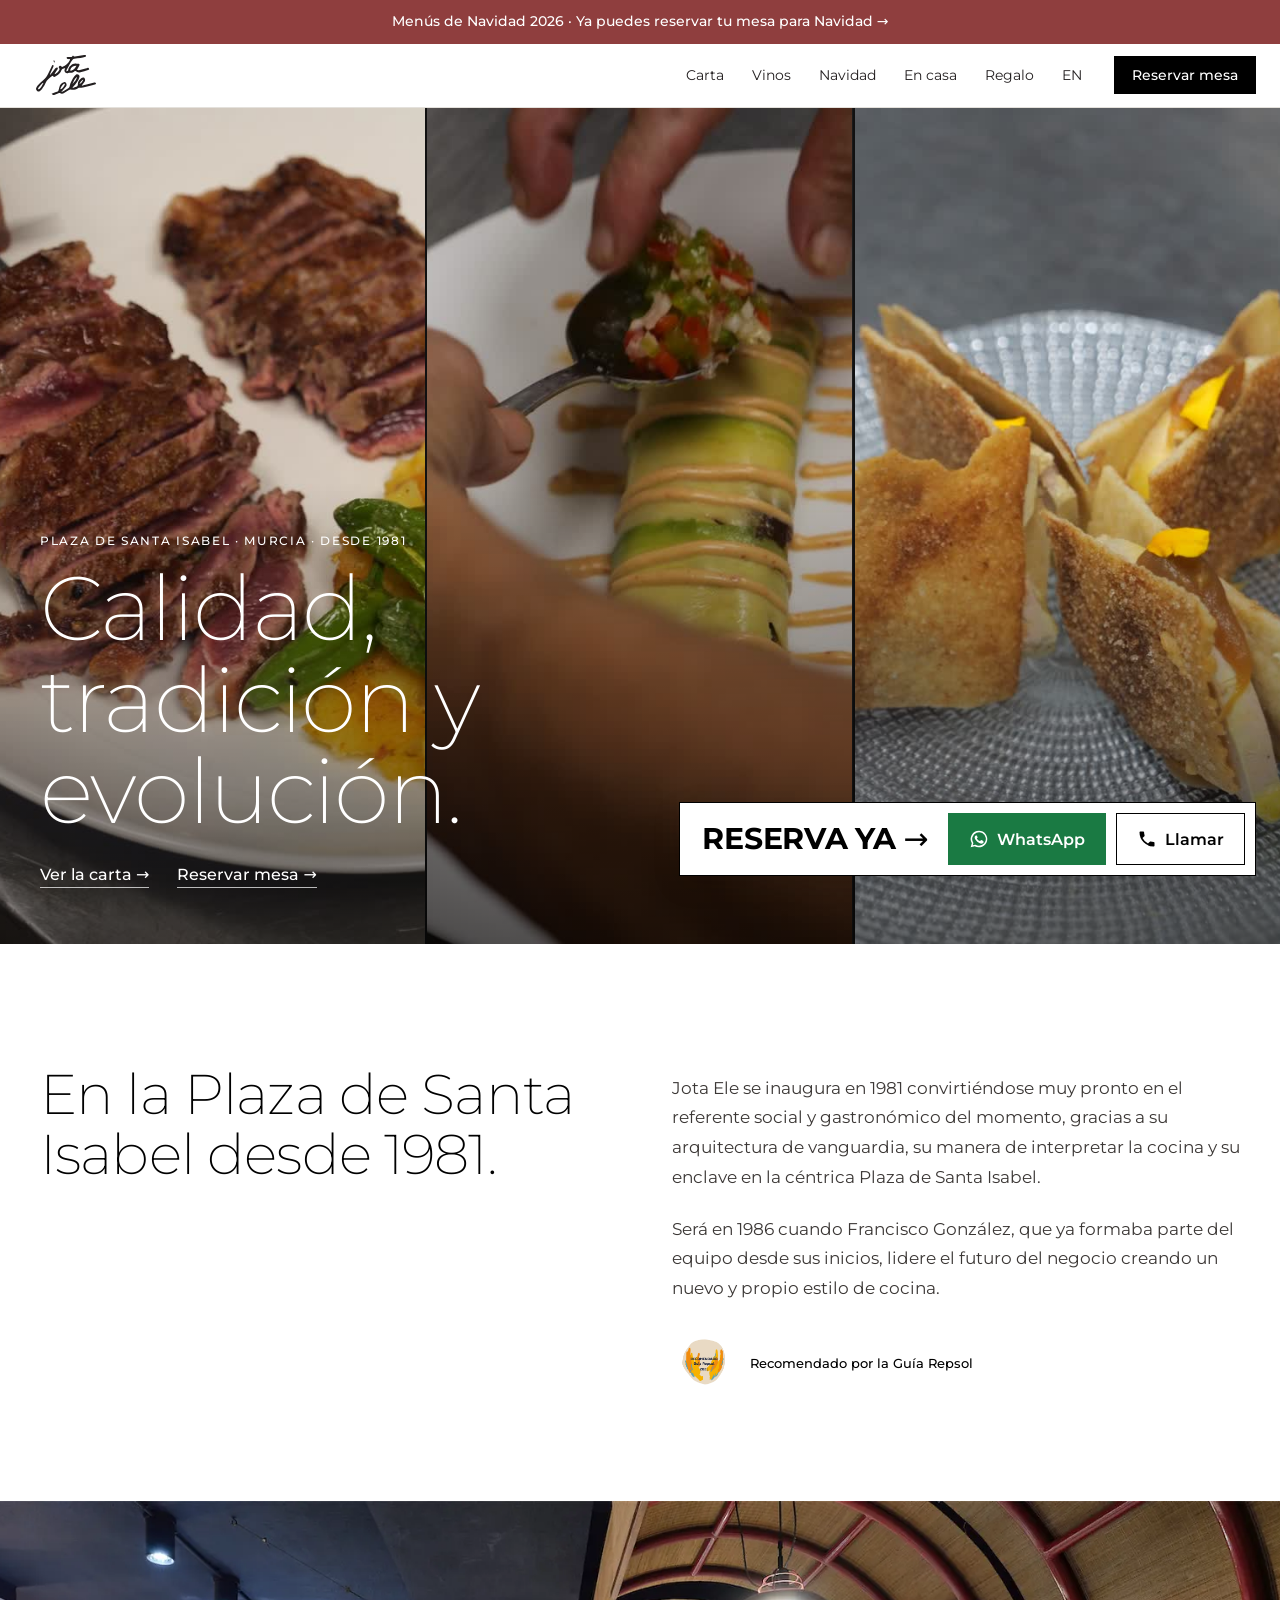
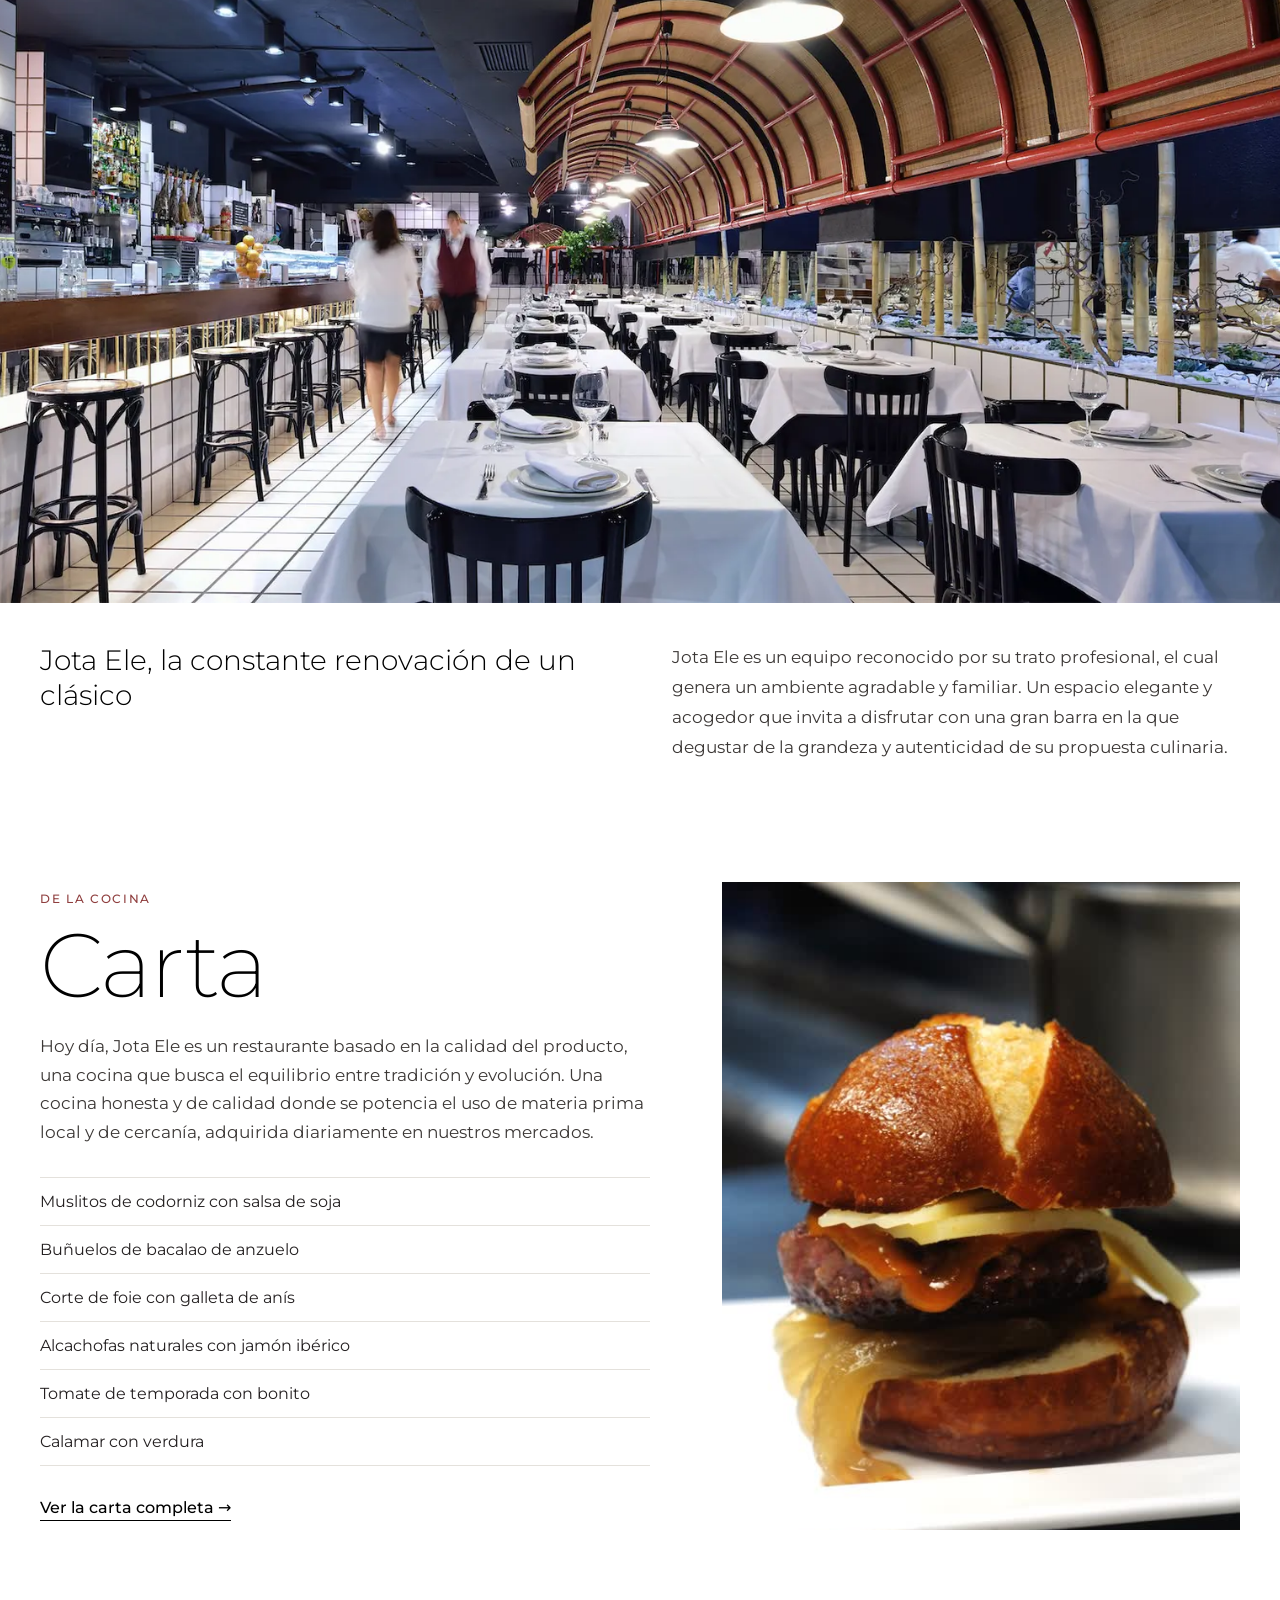
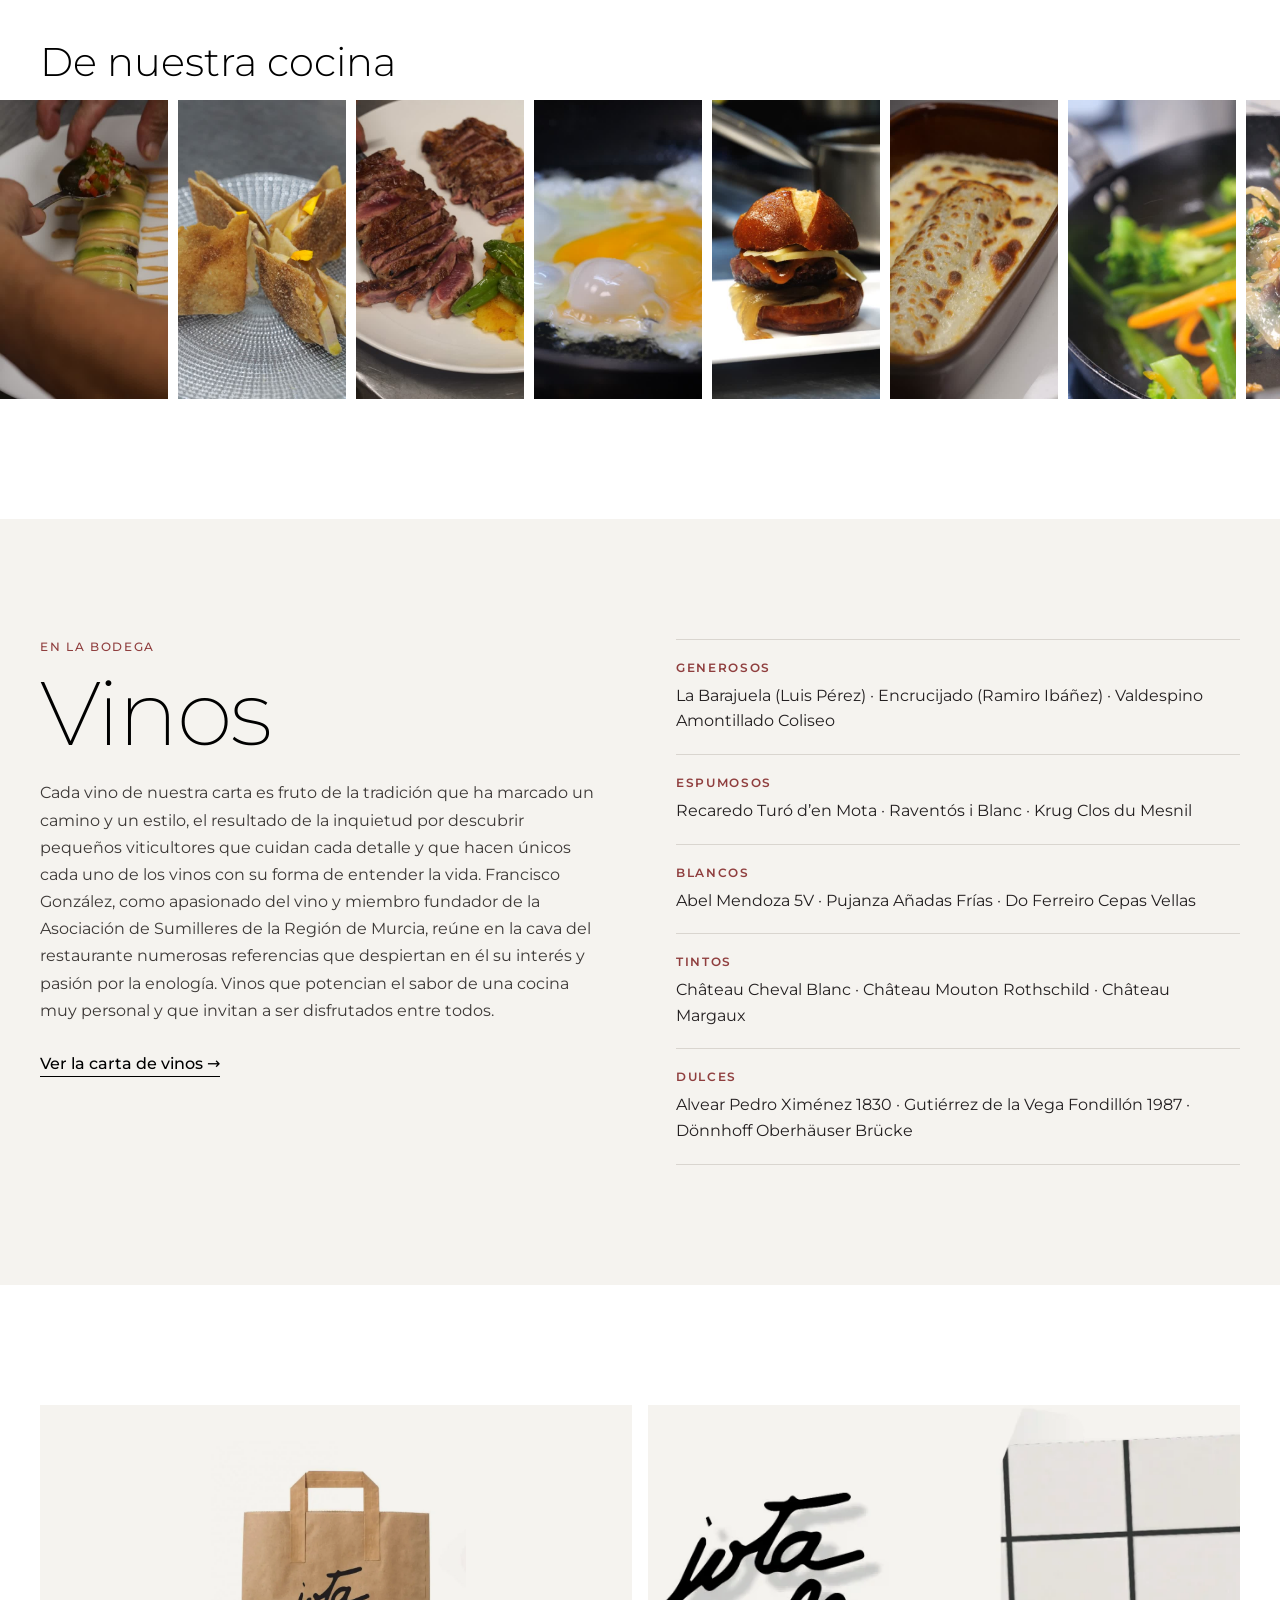
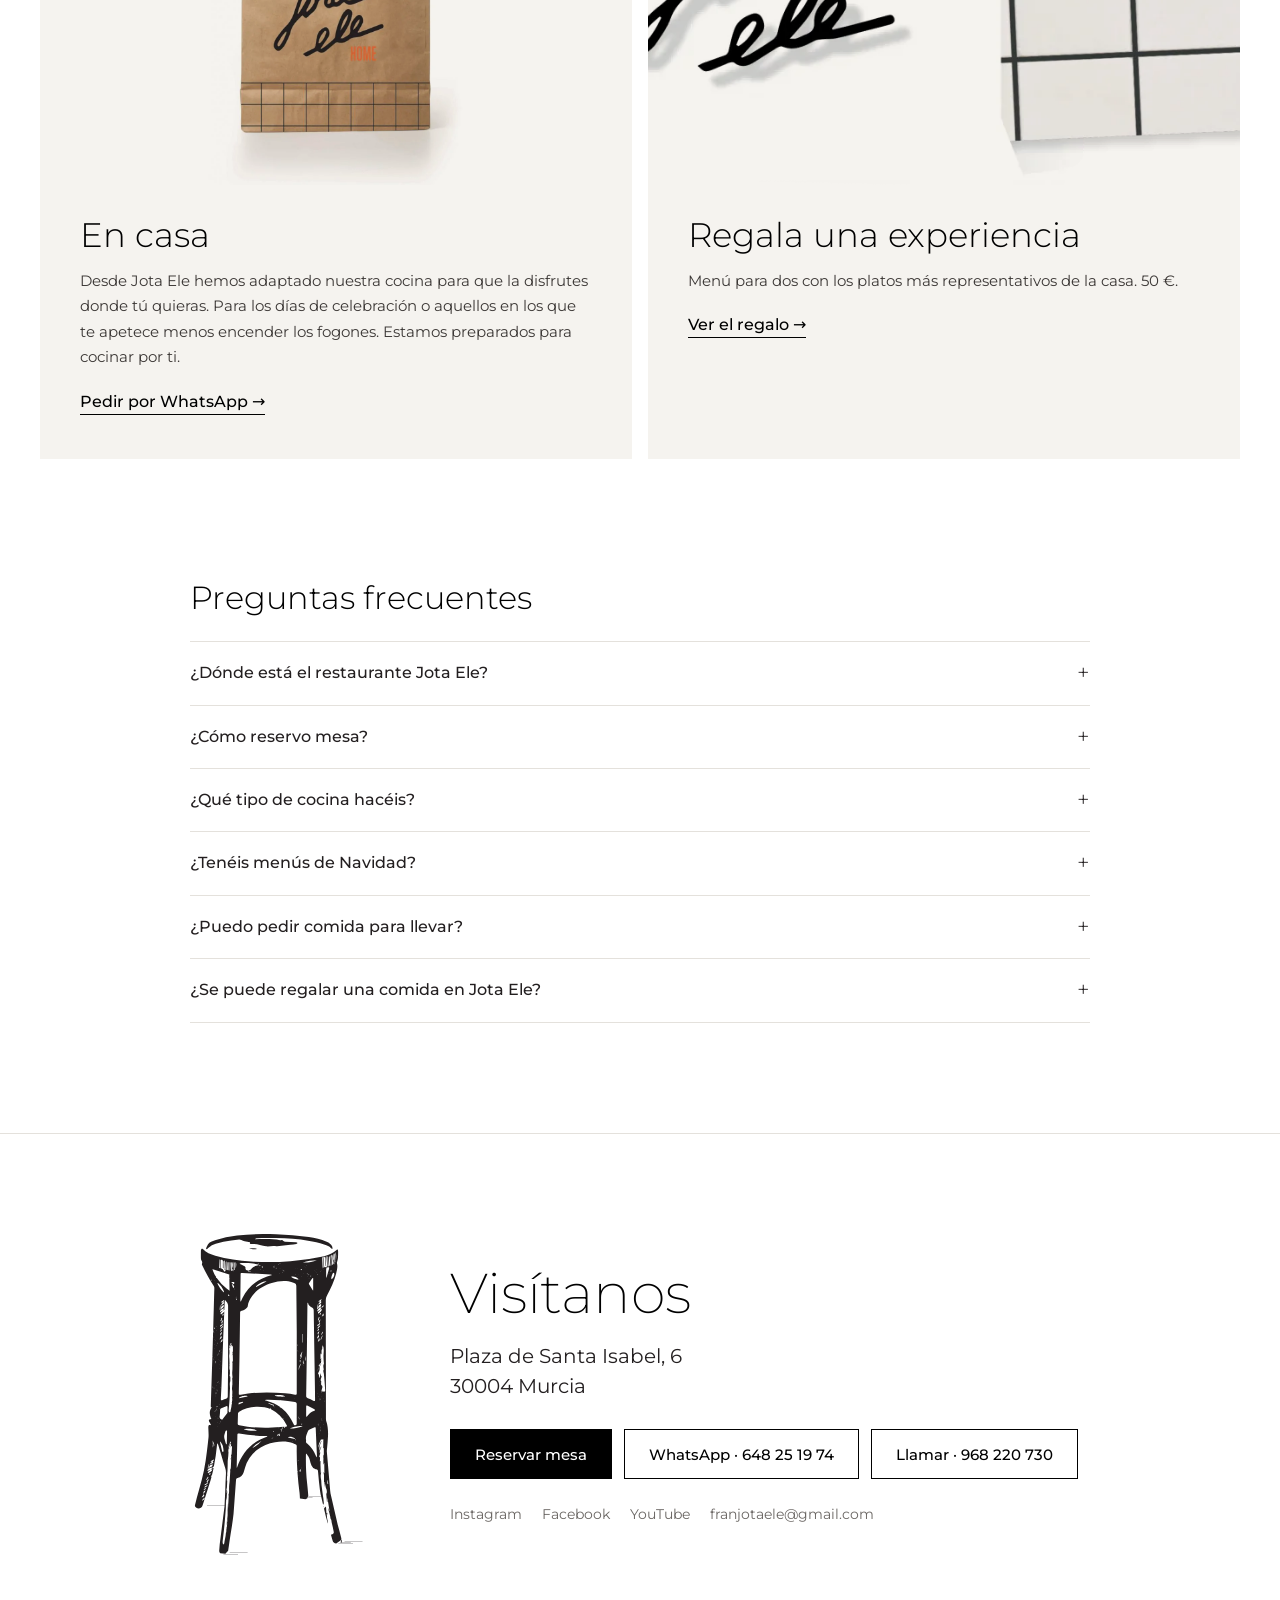
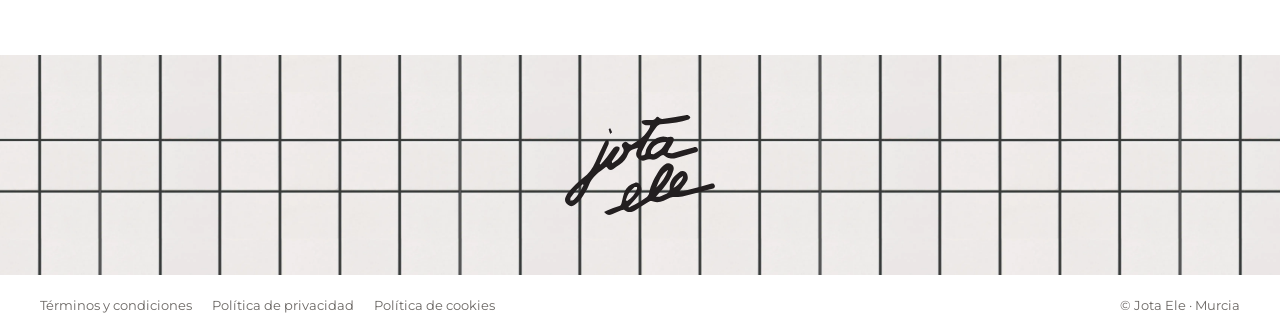
==== commit 7ac89b45: "Portada con vídeos que van cambiando; menú en el móvil; bloque de la carta con vídeos rotando" ====
--- a/index.html
+++ b/index.html
@@ -240,75 +240,138 @@
       </a>
       <nav class="b-nav" aria-label="Principal" data-astro-cid-nitip4ji>
         <a href="/carta/" data-astro-cid-nitip4ji>Carta</a>
-        <a href="/carta/#vinos" data-astro-cid-nitip4ji>Vinos</a>
+        <a class="b-nav-wide" href="/carta/#vinos" data-astro-cid-nitip4ji>Vinos</a>
         <a href="/navidad/" data-astro-cid-nitip4ji>Navidad</a>
-        <a href="#en-casa" data-astro-cid-nitip4ji>En casa</a>
-        <button type="button" data-open="regala" data-astro-cid-nitip4ji>Regala Jotaele</button>
-        <a href="/en/" data-astro-cid-nitip4ji>EN</a>
+        <a class="b-nav-wide" href="#en-casa" data-astro-cid-nitip4ji>En casa</a>
+        <a href="/regalo/" data-astro-cid-nitip4ji>Regalo</a>
+        <a href="/en/" hreflang="en" data-astro-cid-nitip4ji>EN</a>
       </nav>
       <a class="b-book" href="/reservas/" data-astro-cid-nitip4ji>Reservar mesa</a>
     </header>
     <main data-astro-cid-nitip4ji>
       <section class="b-hero" data-astro-cid-nitip4ji>
-        <div class="b-hero-videos" data-astro-cid-nitip4ji>
-          <video
-            class="av"
-            data-src="/videos/entrecot-m.mp4"
-            poster="/videos/entrecot.jpg"
-            muted
-            loop
-            playsinline
-            preload="none"
-            disablepictureinpicture
-            disableremoteplayback
-            aria-label="Entrecot: Por fuera hecho, por dentro rosa"
-            title="Entrecot: Por fuera hecho, por dentro rosa"
-            data-astro-cid-agptqd4c
-          ></video>
-          <script type="module">
-            var e = window.matchMedia(`(prefers-reduced-motion: reduce)`).matches,
-              t = new IntersectionObserver(
-                (e) => {
-                  for (let t of e) {
-                    let e = t.target;
-                    t.isIntersecting
-                      ? (!e.src && e.dataset.src && (e.src = e.dataset.src), (e.muted = !0), e.play().catch(() => {}))
-                      : e.paused || e.pause();
-                  }
-                },
-                { rootMargin: `150px 0px`, threshold: 0.15 },
-              );
-            e || document.querySelectorAll(`video.av`).forEach((e) => t.observe(e));
-          </script>
-          <video
-            class="av"
-            data-src="/videos/canelon-de-aguacate-m.mp4"
-            poster="/videos/canelon-de-aguacate.jpg"
-            muted
-            loop
-            playsinline
-            preload="none"
-            disablepictureinpicture
-            disableremoteplayback
-            aria-label="Canelón de aguacate: Relleno de atún rojo"
-            title="Canelón de aguacate: Relleno de atún rojo"
-            data-astro-cid-agptqd4c
-          ></video>
-          <video
-            class="av"
-            data-src="/videos/para-empezar-m.mp4"
-            poster="/videos/para-empezar.jpg"
-            muted
-            loop
-            playsinline
-            preload="none"
-            disablepictureinpicture
-            disableremoteplayback
-            aria-label="Para empezar: Tomate, tartar de atún y el crujiente"
-            title="Para empezar: Tomate, tartar de atún y el crujiente"
-            data-astro-cid-agptqd4c
-          ></video>
+        <div class="hv" data-astro-cid-6gowgm6i>
+          <div
+            class="hv-slot hv-slot-0"
+            data-lista="entrecot,de-la-sarten,mini-hamburguesa,de-cuchara-y-horno,la-guarnicion,espinacas-a-la-catalana,canelon-de-aguacate,para-empezar"
+            data-astro-cid-6gowgm6i
+          >
+            <video
+              class="hv-v on"
+              poster="/videos/entrecot.jpg"
+              muted
+              playsinline
+              preload="none"
+              disablepictureinpicture
+              aria-label="Entrecot"
+              data-astro-cid-6gowgm6i
+            ></video>
+            <video
+              class="hv-v"
+              muted
+              playsinline
+              preload="none"
+              disablepictureinpicture
+              aria-hidden="true"
+              data-astro-cid-6gowgm6i
+            ></video>
+          </div>
+          <div
+            class="hv-slot hv-slot-1"
+            data-lista="canelon-de-aguacate,para-empezar,entrecot,de-la-sarten,mini-hamburguesa,de-cuchara-y-horno,la-guarnicion,espinacas-a-la-catalana"
+            data-astro-cid-6gowgm6i
+          >
+            <video
+              class="hv-v on"
+              poster="/videos/canelon-de-aguacate.jpg"
+              muted
+              playsinline
+              preload="none"
+              disablepictureinpicture
+              aria-label="Canelón de aguacate"
+              data-astro-cid-6gowgm6i
+            ></video>
+            <video
+              class="hv-v"
+              muted
+              playsinline
+              preload="none"
+              disablepictureinpicture
+              aria-hidden="true"
+              data-astro-cid-6gowgm6i
+            ></video>
+          </div>
+          <div
+            class="hv-slot hv-slot-2"
+            data-lista="para-empezar,entrecot,de-la-sarten,mini-hamburguesa,de-cuchara-y-horno,la-guarnicion,espinacas-a-la-catalana,canelon-de-aguacate"
+            data-astro-cid-6gowgm6i
+          >
+            <video
+              class="hv-v on"
+              poster="/videos/para-empezar.jpg"
+              muted
+              playsinline
+              preload="none"
+              disablepictureinpicture
+              aria-label="Para empezar"
+              data-astro-cid-6gowgm6i
+            ></video>
+            <video
+              class="hv-v"
+              muted
+              playsinline
+              preload="none"
+              disablepictureinpicture
+              aria-hidden="true"
+              data-astro-cid-6gowgm6i
+            ></video>
+          </div>
         </div>
+        <script type="module">
+          var e = window.matchMedia(`(prefers-reduced-motion: reduce)`).matches,
+            t = 7;
+          function n(e) {
+            if (e.dataset.vivo) return;
+            e.dataset.vivo = `1`;
+            let n = (e.dataset.lista || ``).split(`,`),
+              [r, i] = Array.from(e.querySelectorAll(`video`)),
+              a = 0,
+              o = r,
+              s = i,
+              c,
+              l = (e) => `/videos/${n[e % n.length]}-m.mp4`,
+              u = (e, t) => {
+                (e.src = l(t)), (e.poster = `/videos/${n[t % n.length]}.jpg`), (e.preload = `auto`), e.load();
+              },
+              d = () => {
+                clearTimeout(c), (a += 1);
+                let e = s,
+                  t = () => {
+                    e.play().catch(() => {}), e.classList.add(`on`), o.classList.remove(`on`);
+                    let t = o;
+                    setTimeout(() => t.pause(), 900), (s = t), (o = e), f(), u(s, a + 1);
+                  };
+                e.readyState >= 3 ? t() : e.addEventListener(`canplay`, t, { once: !0 });
+              },
+              f = () => {
+                let e = isFinite(o.duration) && o.duration > 0 ? o.duration : t;
+                c = window.setTimeout(d, Math.min(e, t) * 1e3);
+              };
+            u(o, 0), o.play().catch(() => {}), o.addEventListener(`loadedmetadata`, f, { once: !0 }), u(s, 1);
+          }
+          if (!e) {
+            let e = new IntersectionObserver(
+              (e) => {
+                for (let t of e) {
+                  let e = t.target;
+                  t.isIntersecting && e.offsetParent !== null && n(e);
+                }
+              },
+              { threshold: 0.1 },
+            );
+            document.querySelectorAll(`.hv-slot`).forEach((t) => e.observe(t));
+          }
+        </script>
         <div class="b-hero-text" data-astro-cid-nitip4ji>
           <p class="b-eyebrow" data-astro-cid-nitip4ji>Plaza de Santa Isabel · Murcia · Desde 1981</p>
           <h1 data-astro-cid-nitip4ji>
@@ -390,20 +453,33 @@
           </a>
         </div>
         <div class="b-chef" data-astro-cid-nitip4ji>
-          <video
-            class="av"
-            data-src="/videos/entrecot-m.mp4"
-            poster="/videos/entrecot.jpg"
-            muted
-            loop
-            playsinline
-            preload="none"
-            disablepictureinpicture
-            disableremoteplayback
-            aria-label="Entrecot: Por fuera hecho, por dentro rosa"
-            title="Entrecot: Por fuera hecho, por dentro rosa"
-            data-astro-cid-agptqd4c
-          ></video>
+          <div class="hv hv-uno" data-astro-cid-6gowgm6i>
+            <div
+              class="hv-slot hv-slot-1"
+              data-lista="mini-hamburguesa,de-cuchara-y-horno,la-guarnicion,espinacas-a-la-catalana,canelon-de-aguacate,para-empezar,entrecot,de-la-sarten"
+              data-astro-cid-6gowgm6i
+            >
+              <video
+                class="hv-v on"
+                poster="/videos/mini-hamburguesa.jpg"
+                muted
+                playsinline
+                preload="none"
+                disablepictureinpicture
+                aria-label="Mini hamburguesa"
+                data-astro-cid-6gowgm6i
+              ></video>
+              <video
+                class="hv-v"
+                muted
+                playsinline
+                preload="none"
+                disablepictureinpicture
+                aria-hidden="true"
+                data-astro-cid-6gowgm6i
+              ></video>
+            </div>
+          </div>
         </div>
       </section>
       <section class="vm vm-b" aria-label="De nuestra cocina" data-astro-cid-ldnoeruj>
@@ -427,6 +503,23 @@
                     title="Canelón de aguacate: Relleno de atún rojo"
                     data-astro-cid-agptqd4c
                   ></video>
+                  <script type="module">
+                    var e = window.matchMedia(`(prefers-reduced-motion: reduce)`).matches,
+                      t = new IntersectionObserver(
+                        (e) => {
+                          for (let t of e) {
+                            let e = t.target;
+                            t.isIntersecting
+                              ? (!e.src && e.dataset.src && (e.src = e.dataset.src),
+                                (e.muted = !0),
+                                e.play().catch(() => {}))
+                              : e.paused || e.pause();
+                          }
+                        },
+                        { rootMargin: `150px 0px`, threshold: 0.15 },
+                      );
+                    e || document.querySelectorAll(`video.av`).forEach((e) => t.observe(e));
+                  </script>
                 </div>
               </li>
               <li class="vm-item" data-astro-cid-ldnoeruj>
--- a/css/home.css
+++ b/css/home.css
@@ -49,6 +49,42 @@
   max-width: 70ch;
   padding: 0 0 22px;
 }
+.hv[data-astro-cid-6gowgm6i] {
+  grid-template-columns: repeat(3, 1fr);
+  gap: 2px;
+  height: 100%;
+  display: grid;
+}
+.hv-uno[data-astro-cid-6gowgm6i] {
+  grid-template-columns: 1fr;
+}
+.hv-slot[data-astro-cid-6gowgm6i] {
+  background: #1a1a1a;
+  position: relative;
+  overflow: hidden;
+}
+.hv-v[data-astro-cid-6gowgm6i] {
+  object-fit: cover;
+  opacity: 0;
+  pointer-events: none;
+  width: 100%;
+  height: 100%;
+  transition: opacity 0.8s;
+  position: absolute;
+  inset: 0;
+}
+.hv-v[data-astro-cid-6gowgm6i].on {
+  opacity: 1;
+}
+@media (width<=900px) {
+  .hv[data-astro-cid-6gowgm6i] {
+    grid-template-columns: 1fr;
+  }
+  .hv-slot-0[data-astro-cid-6gowgm6i],
+  .hv-slot-2[data-astro-cid-6gowgm6i] {
+    display: none;
+  }
+}
 .theme-b {
   --cream: #f5f3ef;
   --muted: #6b6764;
@@ -137,15 +173,6 @@
   max-height: 920px;
   position: relative;
   overflow: hidden;
-}
-.b-hero-videos[data-astro-cid-nitip4ji] {
-  grid-template-columns: repeat(3, 1fr);
-  gap: 2px;
-  height: 100%;
-  display: grid;
-}
-.b-hero-videos[data-astro-cid-nitip4ji] video {
-  height: 100%;
 }
 .b-hero[data-astro-cid-nitip4ji]:after {
   content: "";
@@ -430,10 +457,14 @@
     padding: 0 16px;
   }
   .b-nav[data-astro-cid-nitip4ji] {
+    gap: 16px;
+  }
+  .b-nav[data-astro-cid-nitip4ji] a[data-astro-cid-nitip4ji] {
+    font-size: 13px;
+  }
+  .b-nav-wide[data-astro-cid-nitip4ji],
+  .b-book[data-astro-cid-nitip4ji] {
     display: none;
-  }
-  .b-book[data-astro-cid-nitip4ji] {
-    margin-left: auto;
   }
   .b-hero[data-astro-cid-nitip4ji] {
     height: calc(100svh - 180px);
@@ -442,12 +473,6 @@
   .b-hero-text[data-astro-cid-nitip4ji] {
     width: calc(100% - 40px);
     padding-bottom: 28px;
-  }
-  .b-hero-videos[data-astro-cid-nitip4ji] {
-    grid-template-columns: 1fr;
-  }
-  .b-hero-videos[data-astro-cid-nitip4ji] video:nth-child(n + 2) {
-    display: none;
   }
   .b-story[data-astro-cid-nitip4ji],
   .b-wide-text[data-astro-cid-nitip4ji],
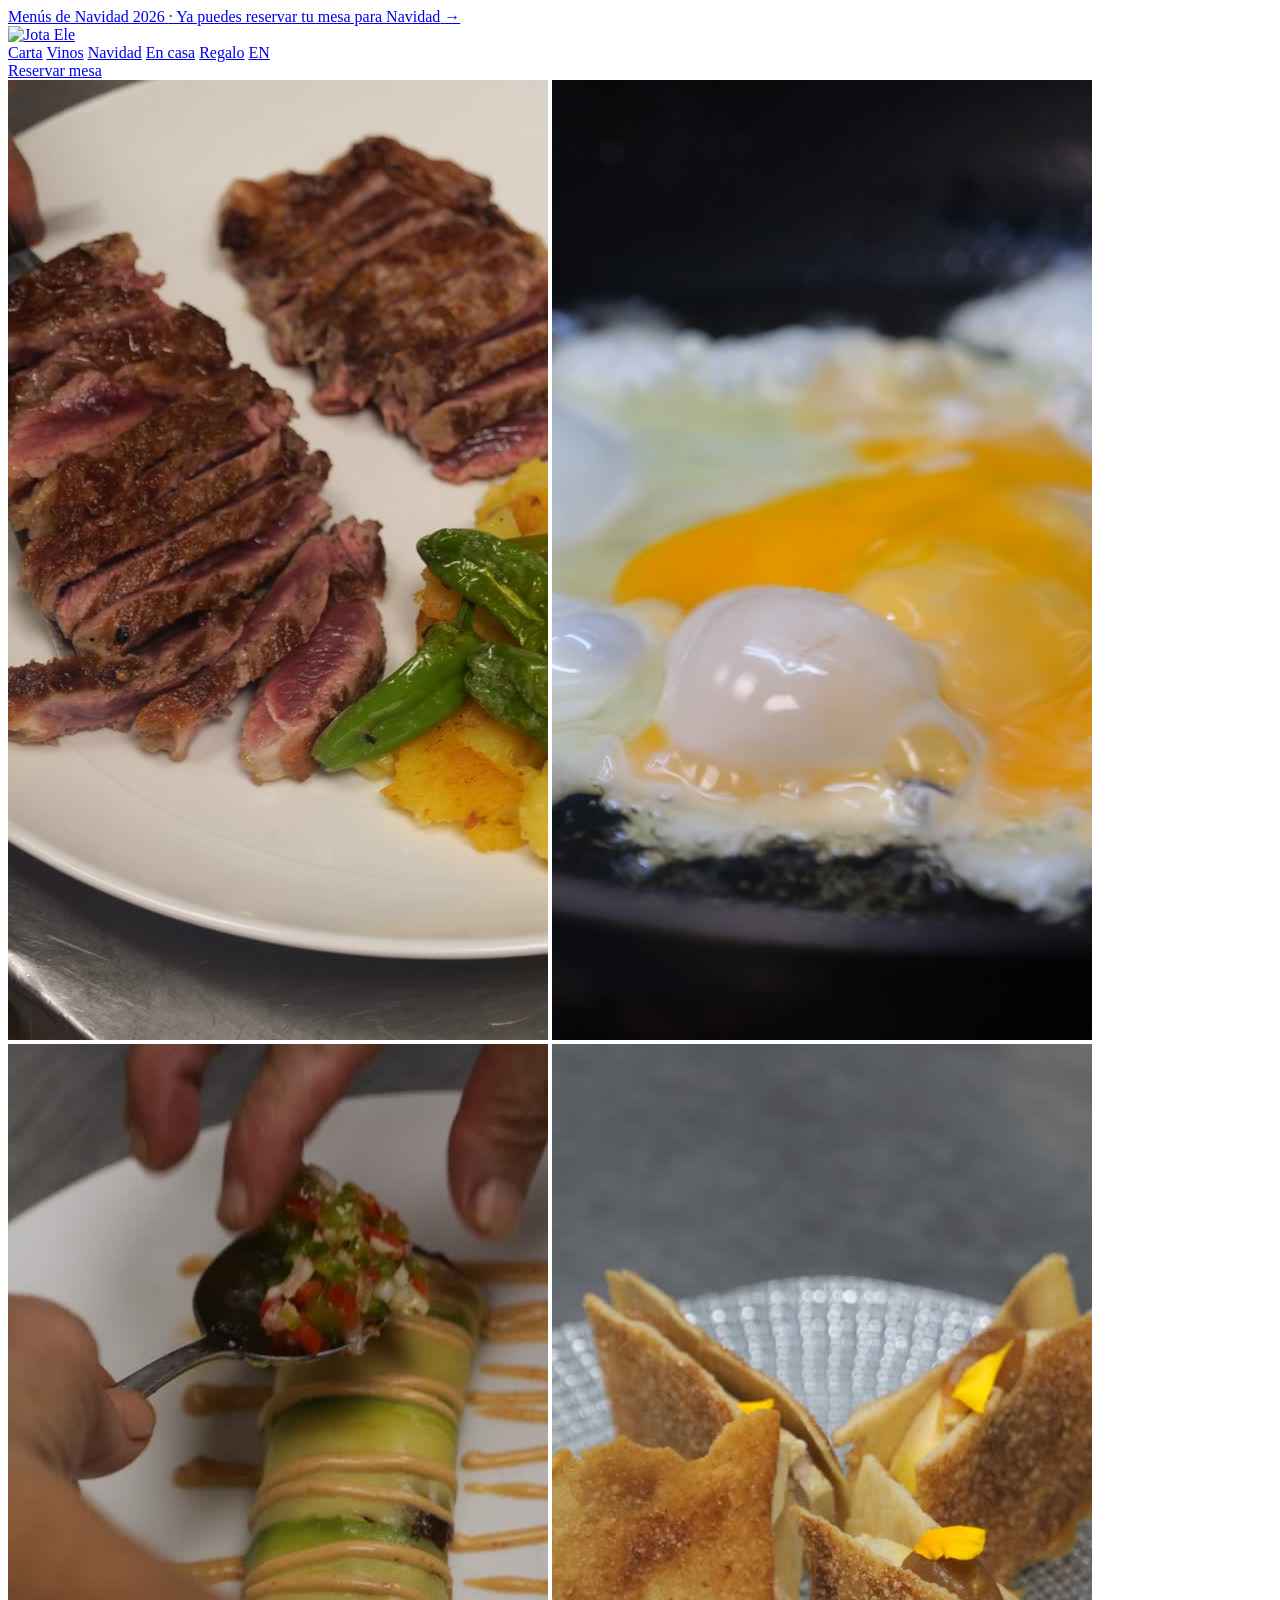
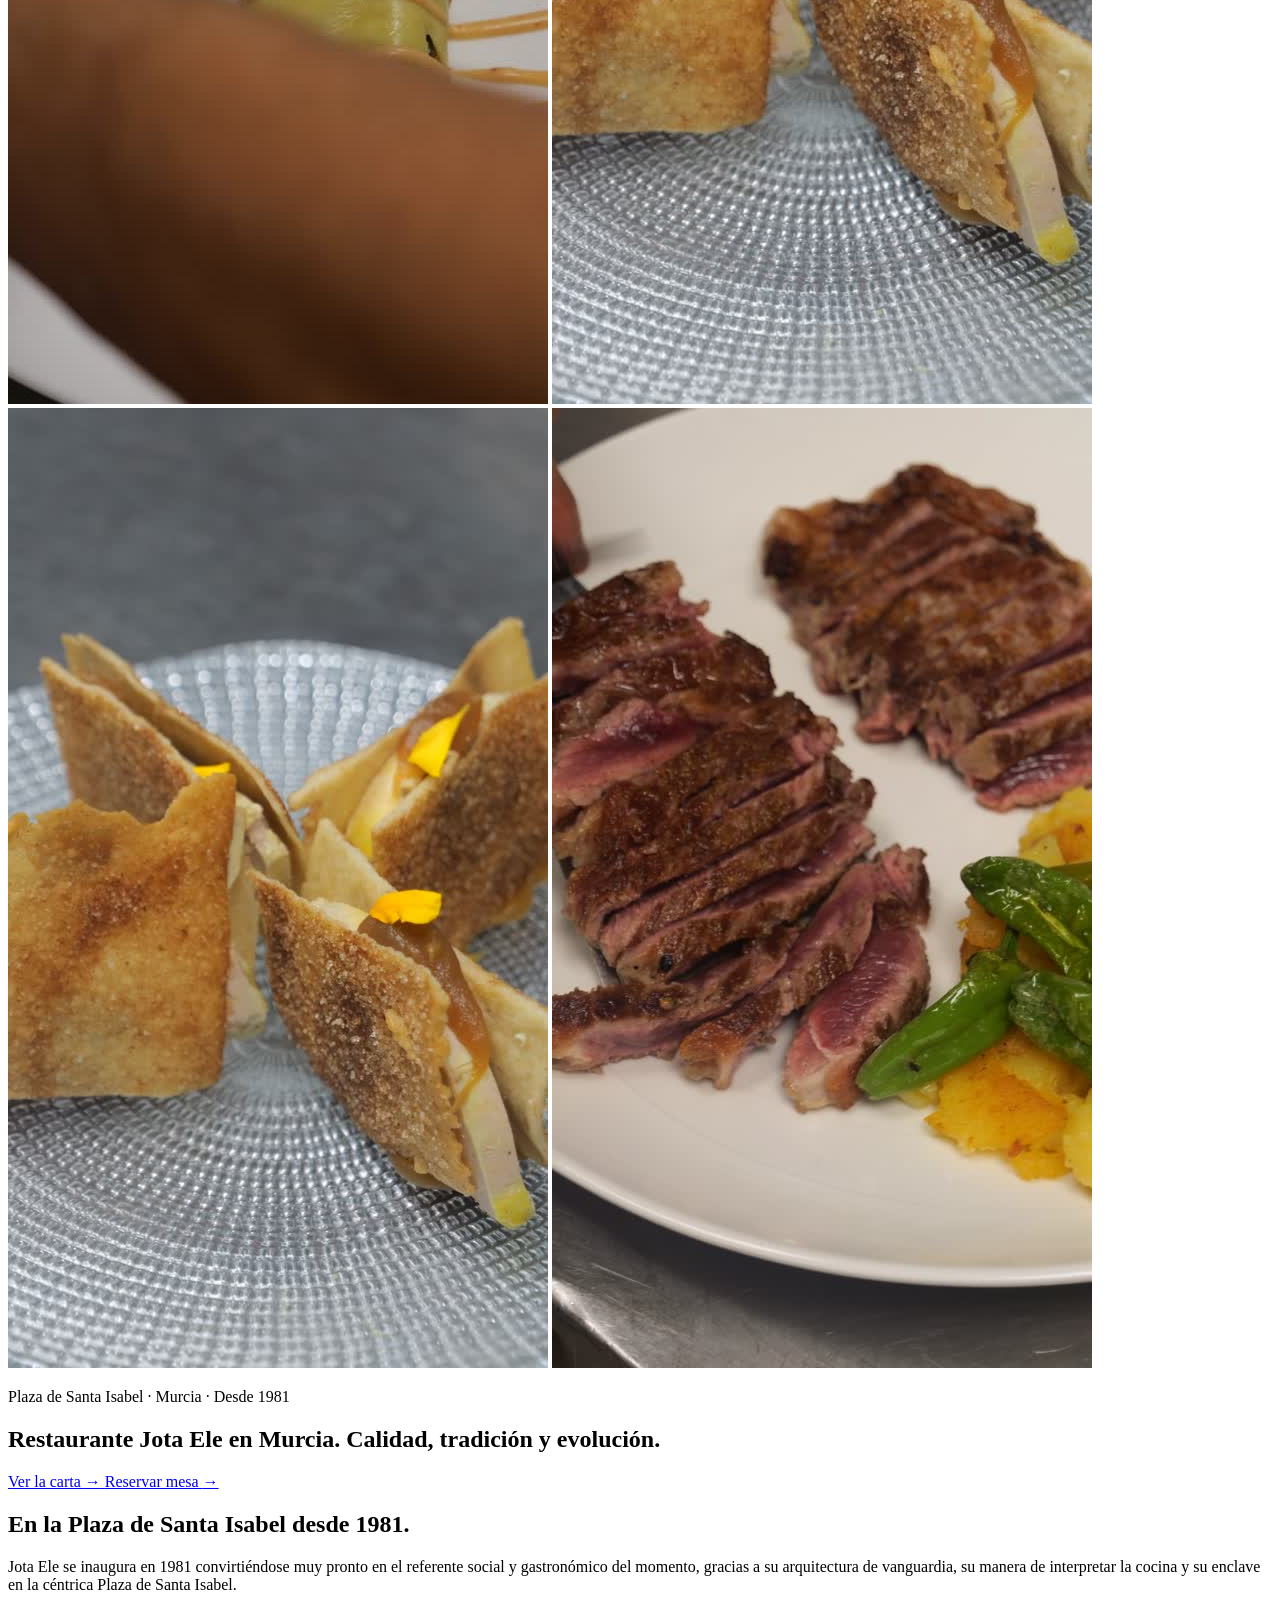
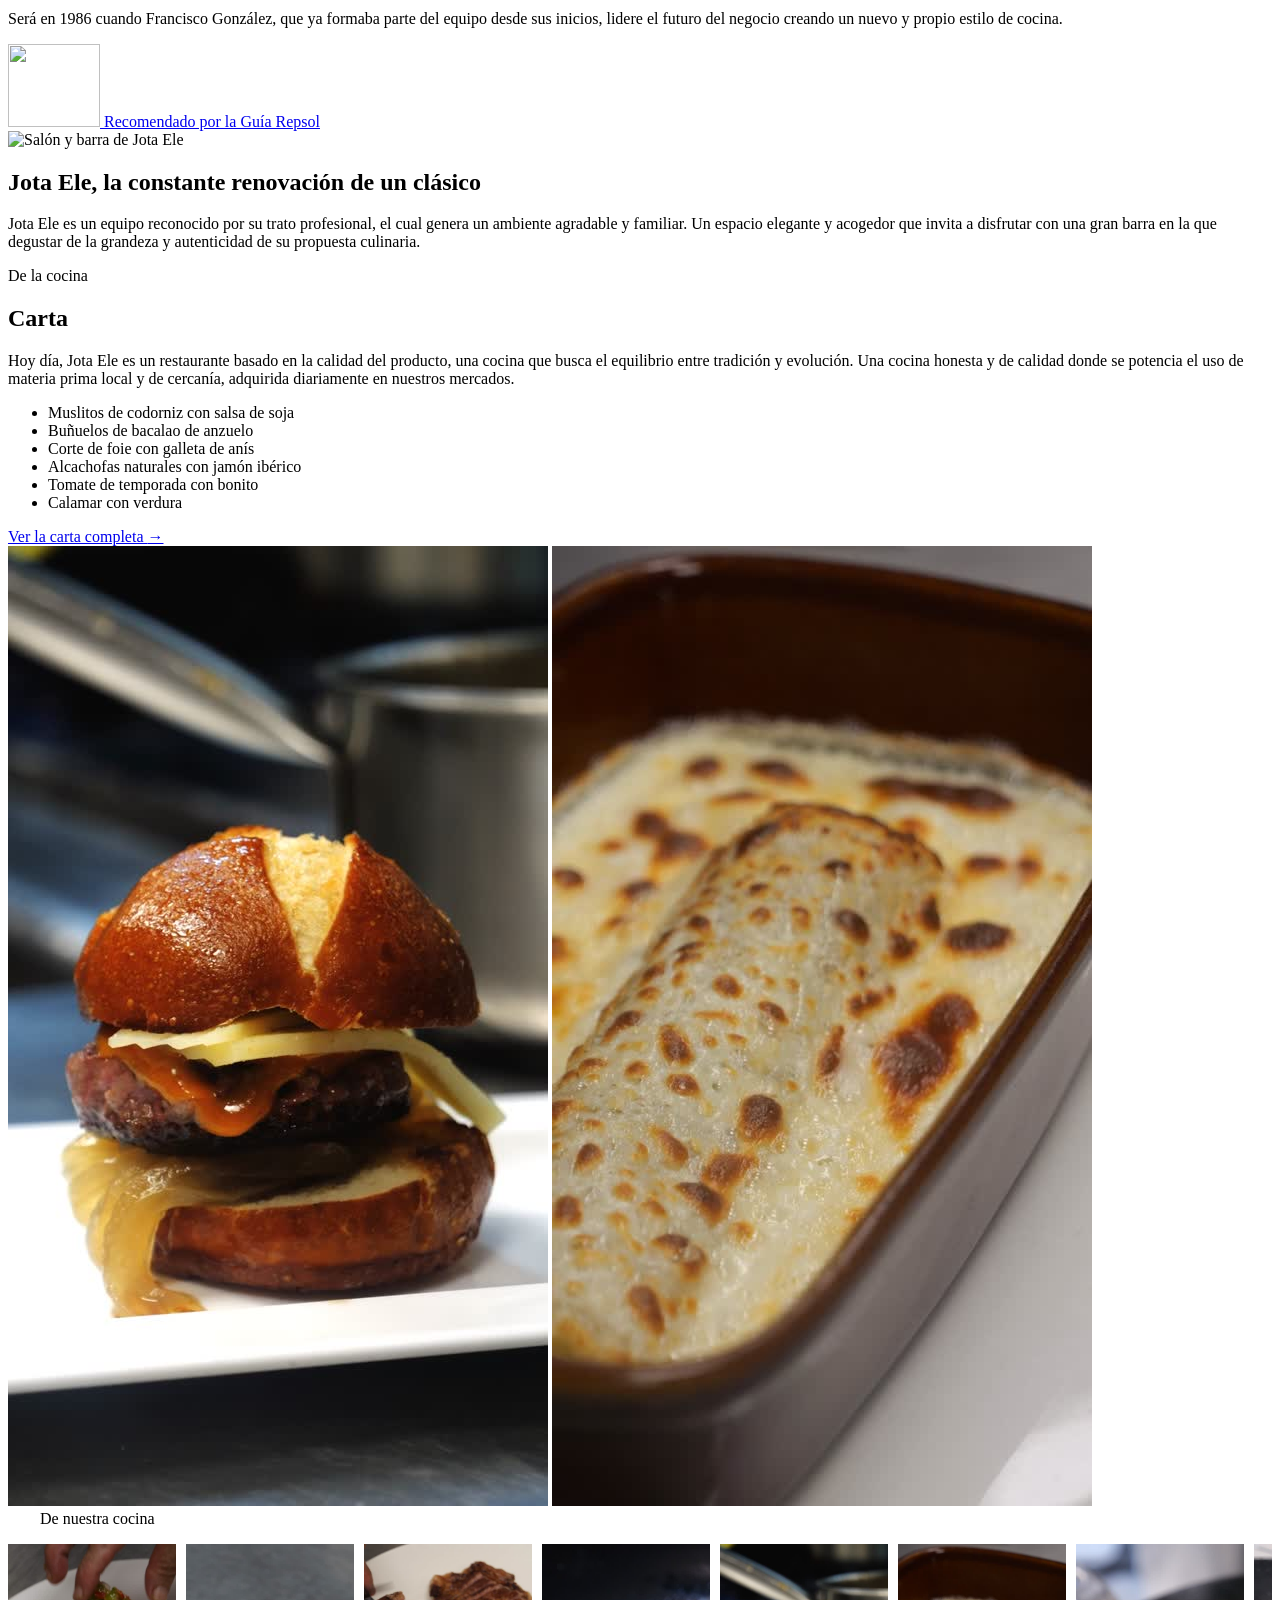
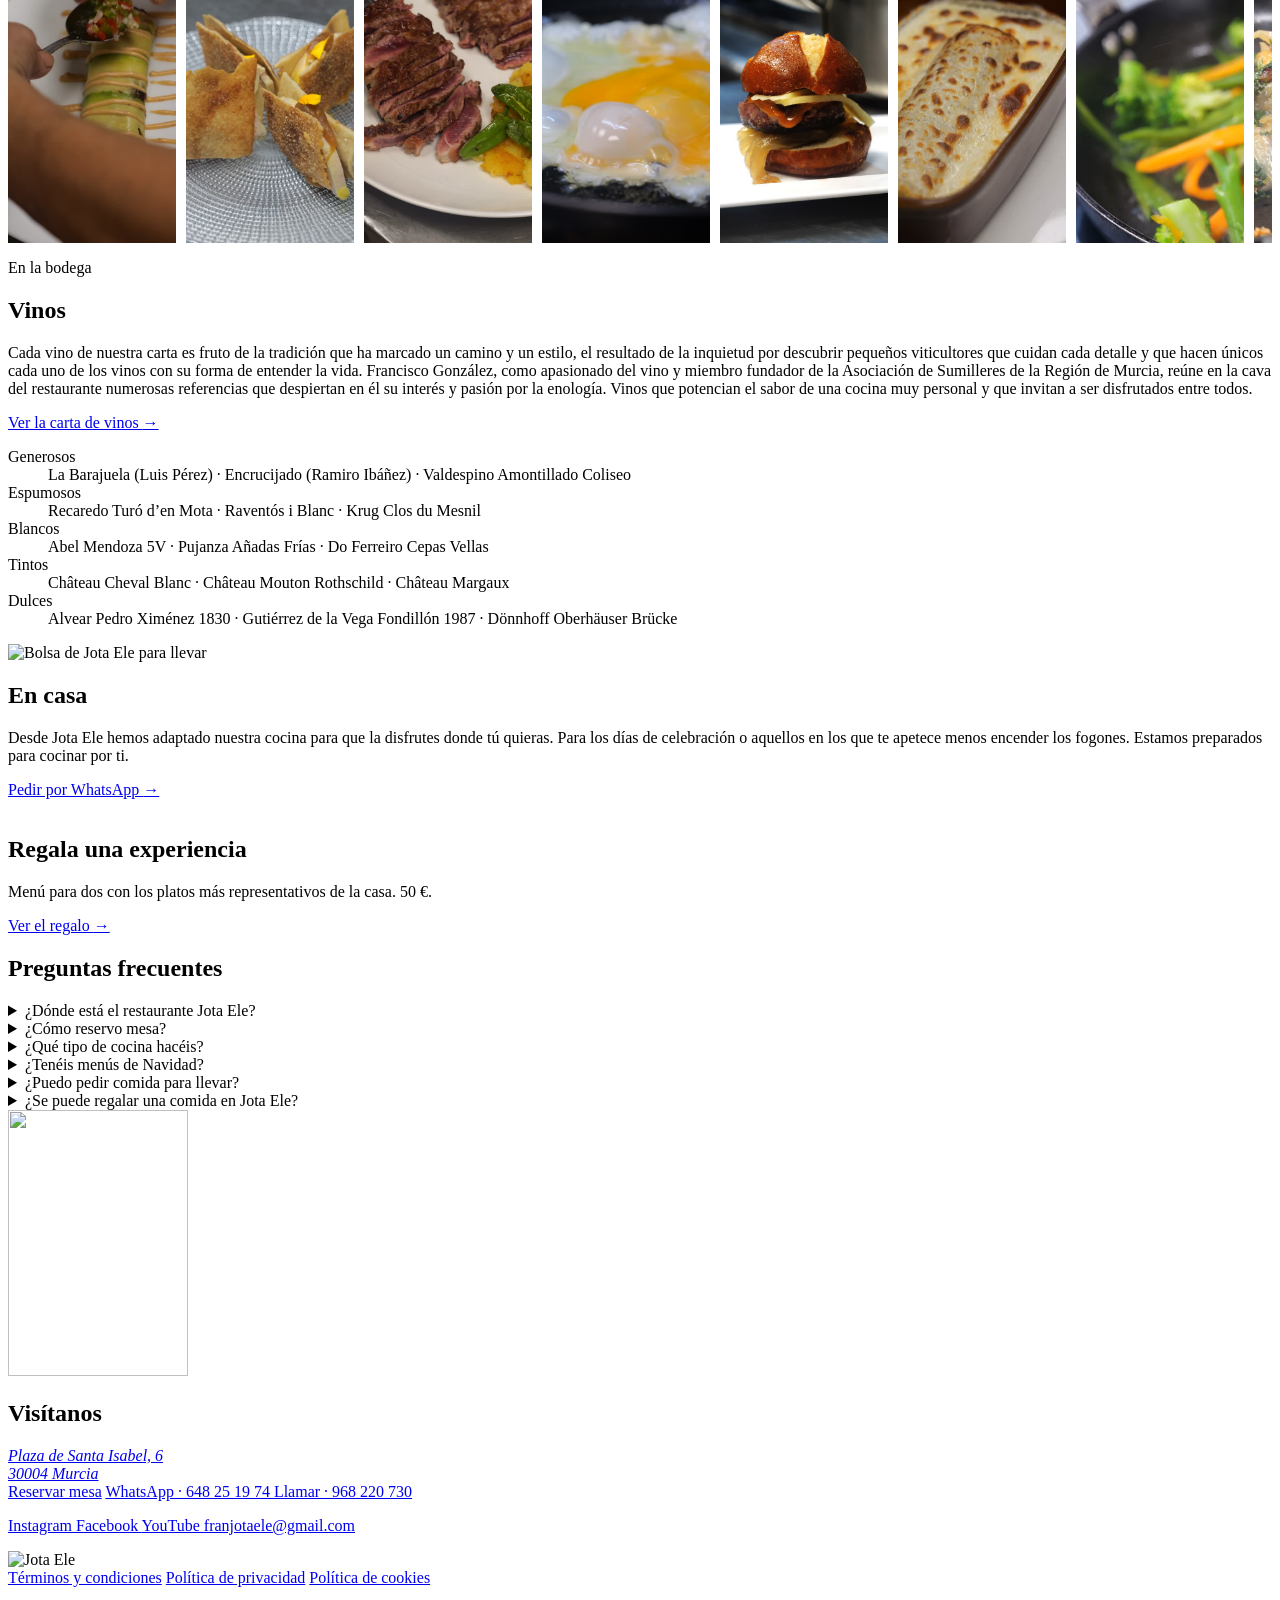
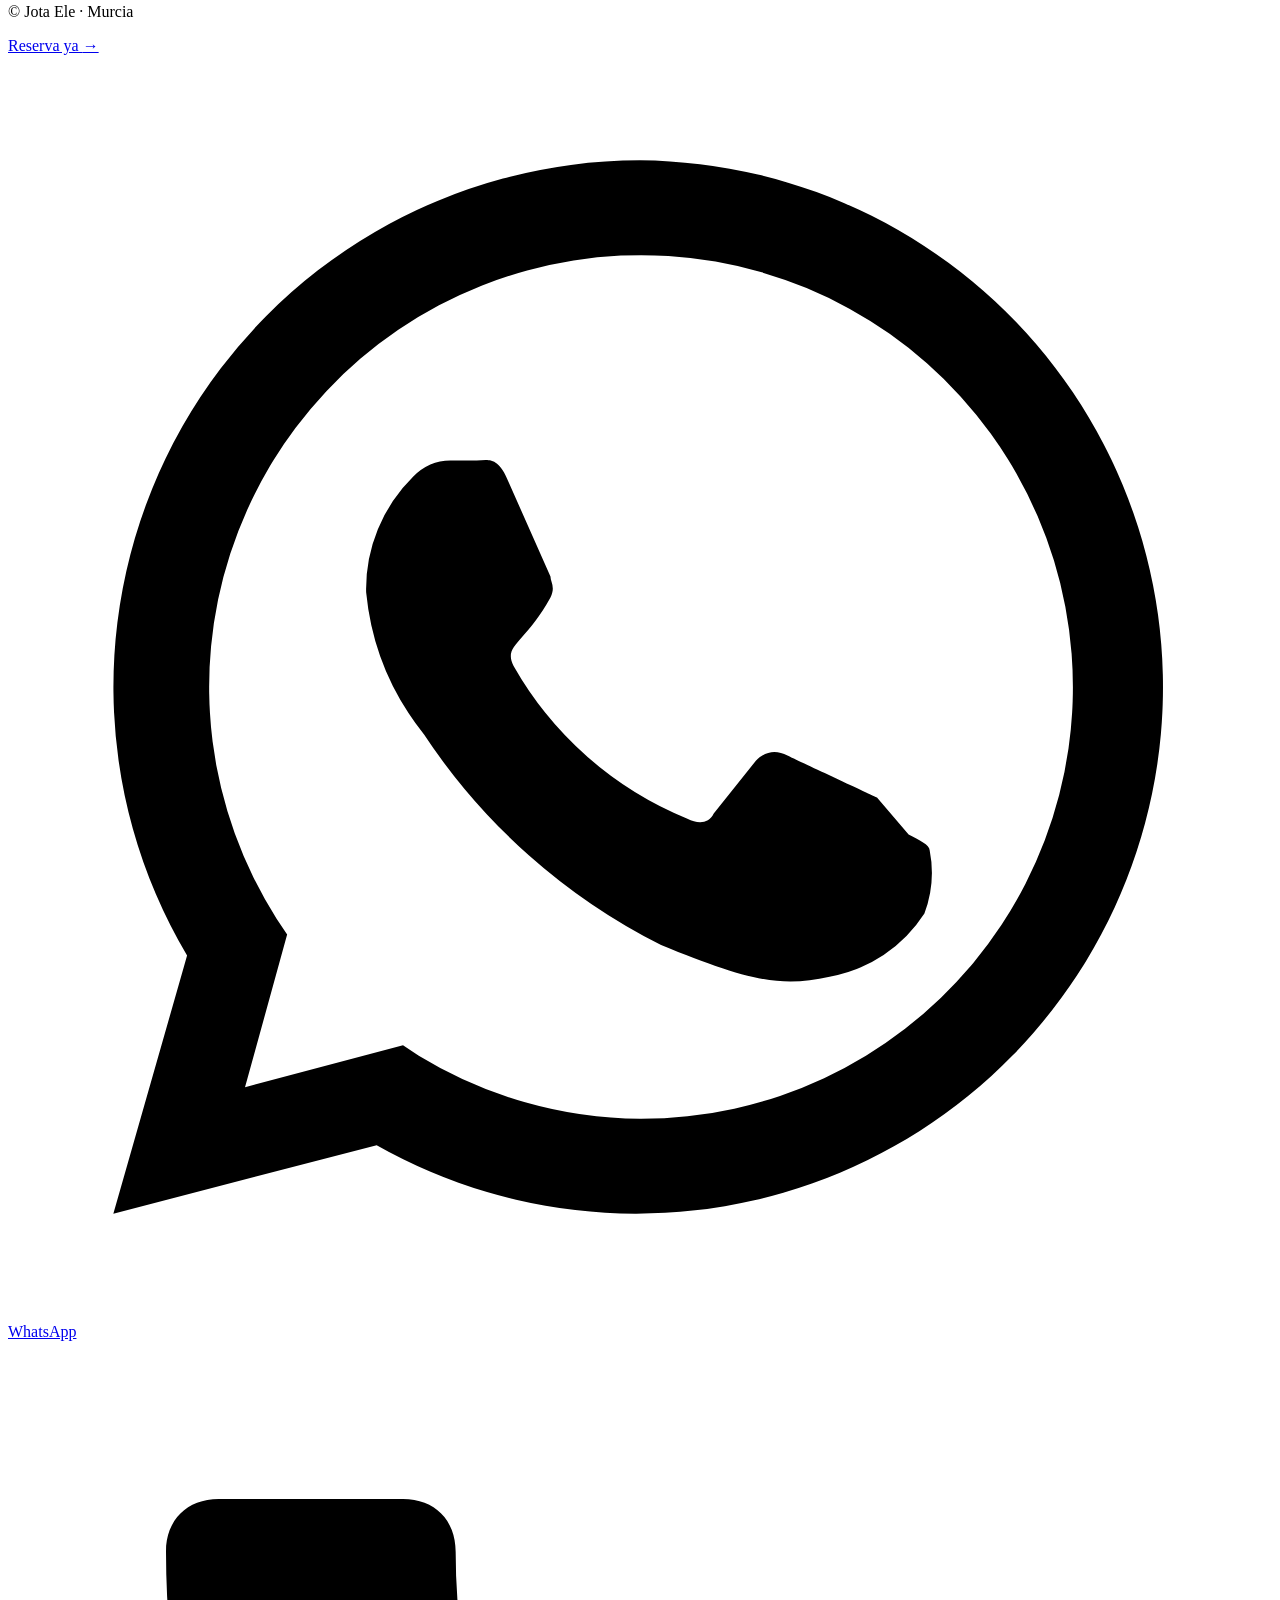
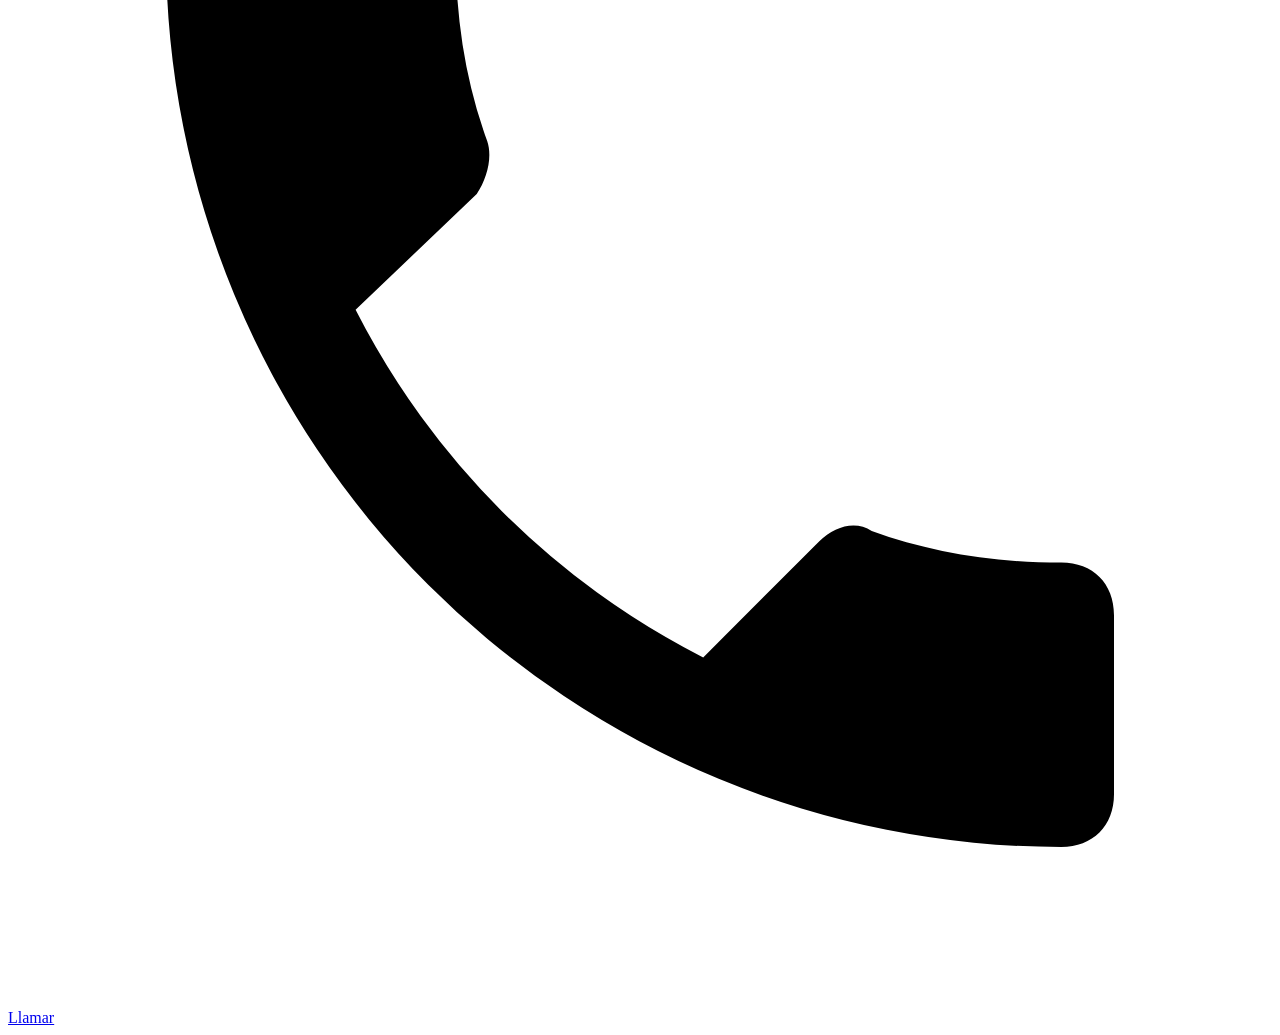
==== commit 2007ad94: "Vista previa 2026-11-26 14:27" ====
--- a/index.html
+++ b/index.html
@@ -1,6 +1,7 @@
 <!doctype html>
 <html lang="es">
   <head>
+    <meta name="robots" content="noindex, nofollow" />
     <meta charset="utf-8" />
     <meta name="viewport" content="width=device-width, initial-scale=1, viewport-fit=cover" />
     <title>Restaurante Jota Ele · Plaza de Santa Isabel, Murcia · Desde 1981</title>
@@ -12,8 +13,8 @@
     <link rel="alternate" hreflang="es" href="https://jotaelerestaurante.com/" />
     <link rel="alternate" hreflang="en" href="https://jotaelerestaurante.com/en/" />
     <link rel="alternate" hreflang="x-default" href="https://jotaelerestaurante.com/" />
-    <link rel="alternate" type="text/plain" title="Resumen para agentes de IA" href="/llms.txt" />
-    <link rel="icon" type="image/svg+xml" href="/img/logo_jotaele.svg" />
+    <link rel="alternate" type="text/plain" title="Resumen para agentes de IA" href="/jotaele/llms.txt" />
+    <link rel="icon" type="image/svg+xml" href="/jotaele/img/logo_jotaele.svg" />
     <meta name="theme-color" content="#ffffff" />
     <meta property="og:type" content="restaurant" />
     <meta property="og:site_name" content="Restaurante Jota Ele" />
@@ -137,8 +138,8 @@
         ]
       }
     </script>
-    <link rel="stylesheet" href="/css/estilos.css" />
-    <link rel="stylesheet" href="/css/home.css" />
+    <link rel="stylesheet" href="/jotaele/css/estilos.css" />
+    <link rel="stylesheet" href="/jotaele/css/home.css" />
     <style>
       .av[data-astro-cid-agptqd4c] {
         object-fit: cover;
@@ -229,24 +230,24 @@
     </style>
   </head>
   <body class="theme-b">
-    <a class="season-band" href="/navidad/" data-astro-cid-nitip4ji>
+    <a class="season-band" href="/jotaele/navidad/" data-astro-cid-nitip4ji>
       Menús de Navidad 2026
       <span class="sb-extra" data-astro-cid-nitip4ji>· Ya puedes reservar tu mesa para Navidad</span>
       <span aria-hidden="true" data-astro-cid-nitip4ji>→</span>
     </a>
     <header class="b-hdr" data-astro-cid-nitip4ji>
-      <a href="/" class="b-logo" aria-label="Restaurante Jota Ele" data-astro-cid-nitip4ji>
-        <img src="/img/logo_jotaele.svg" alt="Jota Ele" width="120" height="40" data-astro-cid-nitip4ji />
+      <a href="/jotaele/" class="b-logo" aria-label="Restaurante Jota Ele" data-astro-cid-nitip4ji>
+        <img src="/jotaele/img/logo_jotaele.svg" alt="Jota Ele" width="120" height="40" data-astro-cid-nitip4ji />
       </a>
       <nav class="b-nav" aria-label="Principal" data-astro-cid-nitip4ji>
-        <a href="/carta/" data-astro-cid-nitip4ji>Carta</a>
-        <a class="b-nav-wide" href="/carta/#vinos" data-astro-cid-nitip4ji>Vinos</a>
-        <a href="/navidad/" data-astro-cid-nitip4ji>Navidad</a>
+        <a href="/jotaele/carta/" data-astro-cid-nitip4ji>Carta</a>
+        <a class="b-nav-wide" href="/jotaele/carta/#vinos" data-astro-cid-nitip4ji>Vinos</a>
+        <a href="/jotaele/navidad/" data-astro-cid-nitip4ji>Navidad</a>
         <a class="b-nav-wide" href="#en-casa" data-astro-cid-nitip4ji>En casa</a>
-        <a href="/regalo/" data-astro-cid-nitip4ji>Regalo</a>
-        <a href="/en/" hreflang="en" data-astro-cid-nitip4ji>EN</a>
+        <a href="/jotaele/regalo/" data-astro-cid-nitip4ji>Regalo</a>
+        <a href="/jotaele/en/" hreflang="en" data-astro-cid-nitip4ji>EN</a>
       </nav>
-      <a class="b-book" href="/reservas/" data-astro-cid-nitip4ji>Reservar mesa</a>
+      <a class="b-book" href="/jotaele/reservas/" data-astro-cid-nitip4ji>Reservar mesa</a>
     </header>
     <main data-astro-cid-nitip4ji>
       <section class="b-hero" data-astro-cid-nitip4ji>
@@ -379,11 +380,11 @@
             Calidad, tradición y evolución.
           </h1>
           <p class="b-links" data-astro-cid-nitip4ji>
-            <a href="/carta/" data-astro-cid-nitip4ji>
+            <a href="/jotaele/carta/" data-astro-cid-nitip4ji>
               Ver la carta
               <span aria-hidden="true" data-astro-cid-nitip4ji>→</span>
             </a>
-            <a href="/reservas/" data-astro-cid-nitip4ji>
+            <a href="/jotaele/reservas/" data-astro-cid-nitip4ji>
               Reservar mesa
               <span aria-hidden="true" data-astro-cid-nitip4ji>→</span>
             </a>
@@ -409,14 +410,14 @@
             rel="noopener"
             data-astro-cid-nitip4ji
           >
-            <img src="/img/recomendado2021.webp" alt="" width="92" height="83" loading="lazy" data-astro-cid-nitip4ji />
+            <img src="/jotaele/img/recomendado2021.webp" alt="" width="92" height="83" loading="lazy" data-astro-cid-nitip4ji />
             <span data-astro-cid-nitip4ji>Recomendado por la Guía Repsol</span>
           </a>
         </div>
       </section>
       <section class="b-wide" data-astro-cid-nitip4ji>
         <img
-          src="/img/rest-jota-ele-100-murcia-copia.webp"
+          src="/jotaele/img/rest-jota-ele-100-murcia-copia.webp"
           alt="Salón y barra de Jota Ele"
           loading="lazy"
           data-astro-cid-nitip4ji
@@ -447,7 +448,7 @@
             <li data-astro-cid-nitip4ji>Tomate de temporada con bonito</li>
             <li data-astro-cid-nitip4ji>Calamar con verdura</li>
           </ul>
-          <a class="b-link" href="/carta/" data-astro-cid-nitip4ji>
+          <a class="b-link" href="/jotaele/carta/" data-astro-cid-nitip4ji>
             Ver la carta completa
             <span aria-hidden="true" data-astro-cid-nitip4ji>→</span>
           </a>
@@ -491,7 +492,7 @@
                 <div class="vm-frame" data-astro-cid-ldnoeruj>
                   <video
                     class="av"
-                    data-src="/videos/canelon-de-aguacate-s.mp4"
+                    data-src="/jotaele/videos/canelon-de-aguacate-s.mp4"
                     poster="/videos/canelon-de-aguacate.jpg"
                     muted
                     loop
@@ -526,7 +527,7 @@
                 <div class="vm-frame" data-astro-cid-ldnoeruj>
                   <video
                     class="av"
-                    data-src="/videos/para-empezar-s.mp4"
+                    data-src="/jotaele/videos/para-empezar-s.mp4"
                     poster="/videos/para-empezar.jpg"
                     muted
                     loop
@@ -544,7 +545,7 @@
                 <div class="vm-frame" data-astro-cid-ldnoeruj>
                   <video
                     class="av"
-                    data-src="/videos/entrecot-s.mp4"
+                    data-src="/jotaele/videos/entrecot-s.mp4"
                     poster="/videos/entrecot.jpg"
                     muted
                     loop
@@ -562,7 +563,7 @@
                 <div class="vm-frame" data-astro-cid-ldnoeruj>
                   <video
                     class="av"
-                    data-src="/videos/de-la-sarten-s.mp4"
+                    data-src="/jotaele/videos/de-la-sarten-s.mp4"
                     poster="/videos/de-la-sarten.jpg"
                     muted
                     loop
@@ -580,7 +581,7 @@
                 <div class="vm-frame" data-astro-cid-ldnoeruj>
                   <video
                     class="av"
-                    data-src="/videos/mini-hamburguesa-s.mp4"
+                    data-src="/jotaele/videos/mini-hamburguesa-s.mp4"
                     poster="/videos/mini-hamburguesa.jpg"
                     muted
                     loop
@@ -598,7 +599,7 @@
                 <div class="vm-frame" data-astro-cid-ldnoeruj>
                   <video
                     class="av"
-                    data-src="/videos/de-cuchara-y-horno-s.mp4"
+                    data-src="/jotaele/videos/de-cuchara-y-horno-s.mp4"
                     poster="/videos/de-cuchara-y-horno.jpg"
                     muted
                     loop
@@ -616,7 +617,7 @@
                 <div class="vm-frame" data-astro-cid-ldnoeruj>
                   <video
                     class="av"
-                    data-src="/videos/la-guarnicion-s.mp4"
+                    data-src="/jotaele/videos/la-guarnicion-s.mp4"
                     poster="/videos/la-guarnicion.jpg"
                     muted
                     loop
@@ -634,7 +635,7 @@
                 <div class="vm-frame" data-astro-cid-ldnoeruj>
                   <video
                     class="av"
-                    data-src="/videos/espinacas-a-la-catalana-s.mp4"
+                    data-src="/jotaele/videos/espinacas-a-la-catalana-s.mp4"
                     poster="/videos/espinacas-a-la-catalana.jpg"
                     muted
                     loop
@@ -654,7 +655,7 @@
                 <div class="vm-frame" data-astro-cid-ldnoeruj>
                   <video
                     class="av"
-                    data-src="/videos/canelon-de-aguacate-s.mp4"
+                    data-src="/jotaele/videos/canelon-de-aguacate-s.mp4"
                     poster="/videos/canelon-de-aguacate.jpg"
                     muted
                     loop
@@ -672,7 +673,7 @@
                 <div class="vm-frame" data-astro-cid-ldnoeruj>
                   <video
                     class="av"
-                    data-src="/videos/para-empezar-s.mp4"
+                    data-src="/jotaele/videos/para-empezar-s.mp4"
                     poster="/videos/para-empezar.jpg"
                     muted
                     loop
@@ -690,7 +691,7 @@
                 <div class="vm-frame" data-astro-cid-ldnoeruj>
                   <video
                     class="av"
-                    data-src="/videos/entrecot-s.mp4"
+                    data-src="/jotaele/videos/entrecot-s.mp4"
                     poster="/videos/entrecot.jpg"
                     muted
                     loop
@@ -708,7 +709,7 @@
                 <div class="vm-frame" data-astro-cid-ldnoeruj>
                   <video
                     class="av"
-                    data-src="/videos/de-la-sarten-s.mp4"
+                    data-src="/jotaele/videos/de-la-sarten-s.mp4"
                     poster="/videos/de-la-sarten.jpg"
                     muted
                     loop
@@ -726,7 +727,7 @@
                 <div class="vm-frame" data-astro-cid-ldnoeruj>
                   <video
                     class="av"
-                    data-src="/videos/mini-hamburguesa-s.mp4"
+                    data-src="/jotaele/videos/mini-hamburguesa-s.mp4"
                     poster="/videos/mini-hamburguesa.jpg"
                     muted
                     loop
@@ -744,7 +745,7 @@
                 <div class="vm-frame" data-astro-cid-ldnoeruj>
                   <video
                     class="av"
-                    data-src="/videos/de-cuchara-y-horno-s.mp4"
+                    data-src="/jotaele/videos/de-cuchara-y-horno-s.mp4"
                     poster="/videos/de-cuchara-y-horno.jpg"
                     muted
                     loop
@@ -762,7 +763,7 @@
                 <div class="vm-frame" data-astro-cid-ldnoeruj>
                   <video
                     class="av"
-                    data-src="/videos/la-guarnicion-s.mp4"
+                    data-src="/jotaele/videos/la-guarnicion-s.mp4"
                     poster="/videos/la-guarnicion.jpg"
                     muted
                     loop
@@ -780,7 +781,7 @@
                 <div class="vm-frame" data-astro-cid-ldnoeruj>
                   <video
                     class="av"
-                    data-src="/videos/espinacas-a-la-catalana-s.mp4"
+                    data-src="/jotaele/videos/espinacas-a-la-catalana-s.mp4"
                     poster="/videos/espinacas-a-la-catalana.jpg"
                     muted
                     loop
@@ -811,7 +812,7 @@
               referencias que despiertan en él su interés y pasión por la enología. Vinos que potencian el sabor de una
               cocina muy personal y que invitan a ser disfrutados entre todos.
             </p>
-            <a class="b-link" href="/carta/#vinos" data-astro-cid-nitip4ji>
+            <a class="b-link" href="/jotaele/carta/#vinos" data-astro-cid-nitip4ji>
               Ver la carta de vinos
               <span aria-hidden="true" data-astro-cid-nitip4ji>→</span>
             </a>
@@ -847,7 +848,7 @@
       <section class="b-tiles b-wrap" data-astro-cid-nitip4ji>
         <article class="b-tile" id="en-casa" data-astro-cid-nitip4ji>
           <img
-            src="/img/jotaele_bolsa-776x1024.webp"
+            src="/jotaele/img/jotaele_bolsa-776x1024.webp"
             alt="Bolsa de Jota Ele para llevar"
             loading="lazy"
             data-astro-cid-nitip4ji
@@ -872,11 +873,11 @@
           </div>
         </article>
         <article class="b-tile b-tile-gift" data-astro-cid-nitip4ji>
-          <img src="/img/regala_jl-1024x437.webp" alt="" loading="lazy" data-astro-cid-nitip4ji />
+          <img src="/jotaele/img/regala_jl-1024x437.webp" alt="" loading="lazy" data-astro-cid-nitip4ji />
           <div data-astro-cid-nitip4ji>
             <h2 data-astro-cid-nitip4ji>Regala una experiencia</h2>
             <p data-astro-cid-nitip4ji>Menú para dos con los platos más representativos de la casa. 50 €.</p>
-            <a class="b-link" href="/regalo/" data-astro-cid-nitip4ji>
+            <a class="b-link" href="/jotaele/regalo/" data-astro-cid-nitip4ji>
               Ver el regalo
               <span aria-hidden="true" data-astro-cid-nitip4ji>→</span>
             </a>
@@ -929,7 +930,7 @@
       </section>
       <section class="b-visit" id="contacto" data-astro-cid-nitip4ji>
         <div class="b-wrap b-visit-in" data-astro-cid-nitip4ji>
-          <img src="/img/taburete.svg" alt="" width="180" height="266" loading="lazy" data-astro-cid-nitip4ji />
+          <img src="/jotaele/img/taburete.svg" alt="" width="180" height="266" loading="lazy" data-astro-cid-nitip4ji />
           <div data-astro-cid-nitip4ji>
             <h2 data-astro-cid-nitip4ji>Visítanos</h2>
             <address data-astro-cid-nitip4ji>
@@ -945,7 +946,7 @@
               </a>
             </address>
             <div class="b-visit-actions" data-astro-cid-nitip4ji>
-              <a class="b-btn" href="/reservas/" data-astro-cid-nitip4ji>Reservar mesa</a>
+              <a class="b-btn" href="/jotaele/reservas/" data-astro-cid-nitip4ji>Reservar mesa</a>
               <a
                 class="b-btn b-btn-line"
                 href="https://wa.me/34648251974?text=Hola%2C%20quiero%20reservar%20una%20mesa%20en%20Jota%20Ele.%0AD%C3%ADa%3A%20%0AHora%3A%20%0APersonas%3A%20%0ANombre%3A%20"
@@ -990,13 +991,13 @@
     </main>
     <footer class="b-foot" data-astro-cid-nitip4ji>
       <div class="b-foot-tiles" data-astro-cid-nitip4ji>
-        <img src="/img/logo_jotaele.svg" alt="Jota Ele" width="150" loading="lazy" data-astro-cid-nitip4ji />
+        <img src="/jotaele/img/logo_jotaele.svg" alt="Jota Ele" width="150" loading="lazy" data-astro-cid-nitip4ji />
       </div>
       <div class="b-wrap b-foot-bar" data-astro-cid-nitip4ji>
         <nav data-astro-cid-nitip4ji>
-          <a href="/terminos-y-condiciones/" data-astro-cid-nitip4ji>Términos y condiciones</a>
-          <a href="/politica-de-privacidad/" data-astro-cid-nitip4ji>Política de privacidad</a>
-          <a href="/politica-de-cookies/" data-astro-cid-nitip4ji>Política de cookies</a>
+          <a href="/jotaele/terminos-y-condiciones/" data-astro-cid-nitip4ji>Términos y condiciones</a>
+          <a href="/jotaele/politica-de-privacidad/" data-astro-cid-nitip4ji>Política de privacidad</a>
+          <a href="/jotaele/politica-de-cookies/" data-astro-cid-nitip4ji>Política de cookies</a>
         </nav>
         <p data-astro-cid-nitip4ji>© Jota Ele · Murcia</p>
       </div>
@@ -1004,7 +1005,7 @@
     <dialog class="popup" id="popup-regala" aria-labelledby="regala-title">
       <button class="popup-close" type="button" aria-label="Cerrar">×</button>
       <div class="popup-body regala">
-        <img class="regala-banner" src="/img/regala_jl-1024x437.webp" alt="" width="1024" height="437" loading="lazy" />
+        <img class="regala-banner" src="/jotaele/img/regala_jl-1024x437.webp" alt="" width="1024" height="437" loading="lazy" />
         <h2 class="popup-title" id="regala-title">Regala Jota Ele</h2>
         <p class="regala-intro">
           Pensado para disfrutar de una experiencia única basada en un menú con los platos más representativos de
@@ -1078,7 +1079,7 @@
         location.hash === `#regala` && document.querySelector(`#popup-regala`)?.showModal();
     </script>
     <aside class="rb" aria-label="Reserva ya" data-astro-cid-vbnoxhe6>
-      <a class="rb-title" href="/reservas/" title="Reservar online (CoverManager)" data-astro-cid-vbnoxhe6>
+      <a class="rb-title" href="/jotaele/reservas/" title="Reservar online (CoverManager)" data-astro-cid-vbnoxhe6>
         Reserva ya
         <span class="rb-arrow" aria-hidden="true" data-astro-cid-vbnoxhe6>→</span>
       </a>
